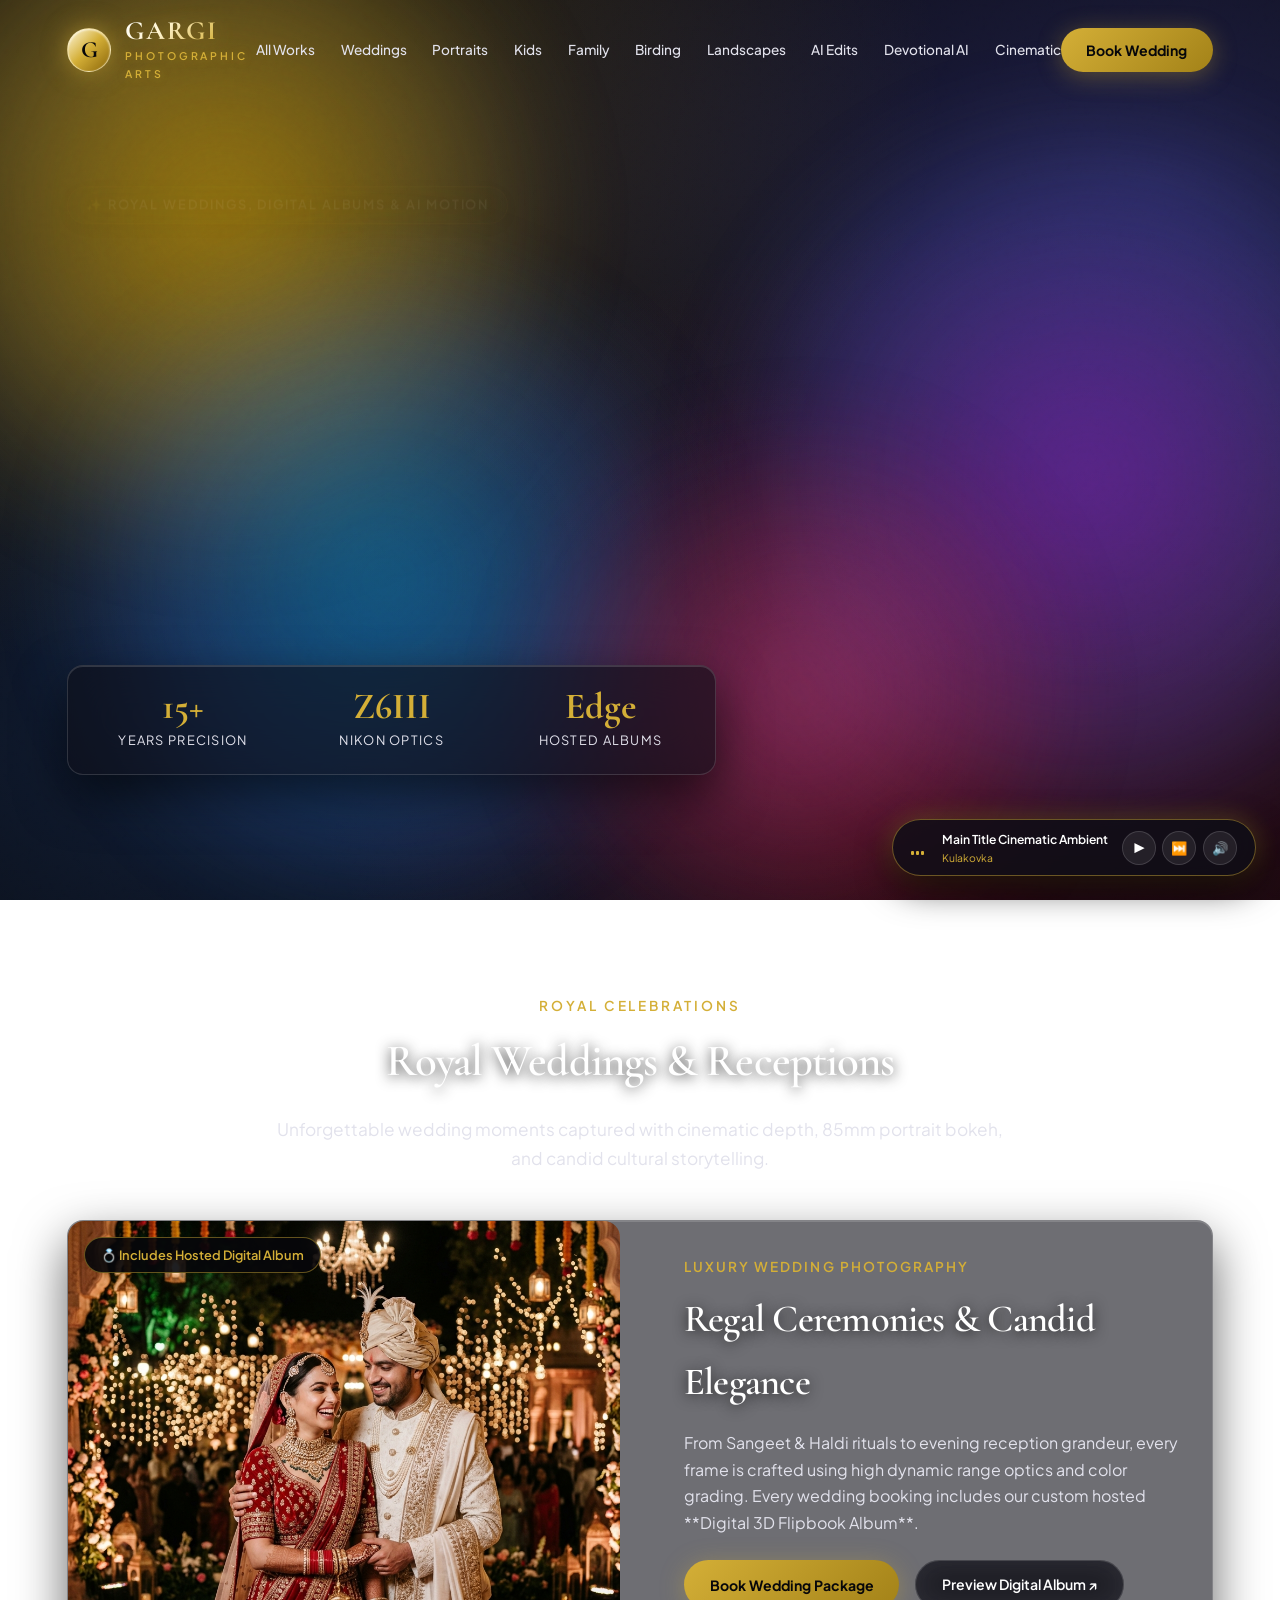
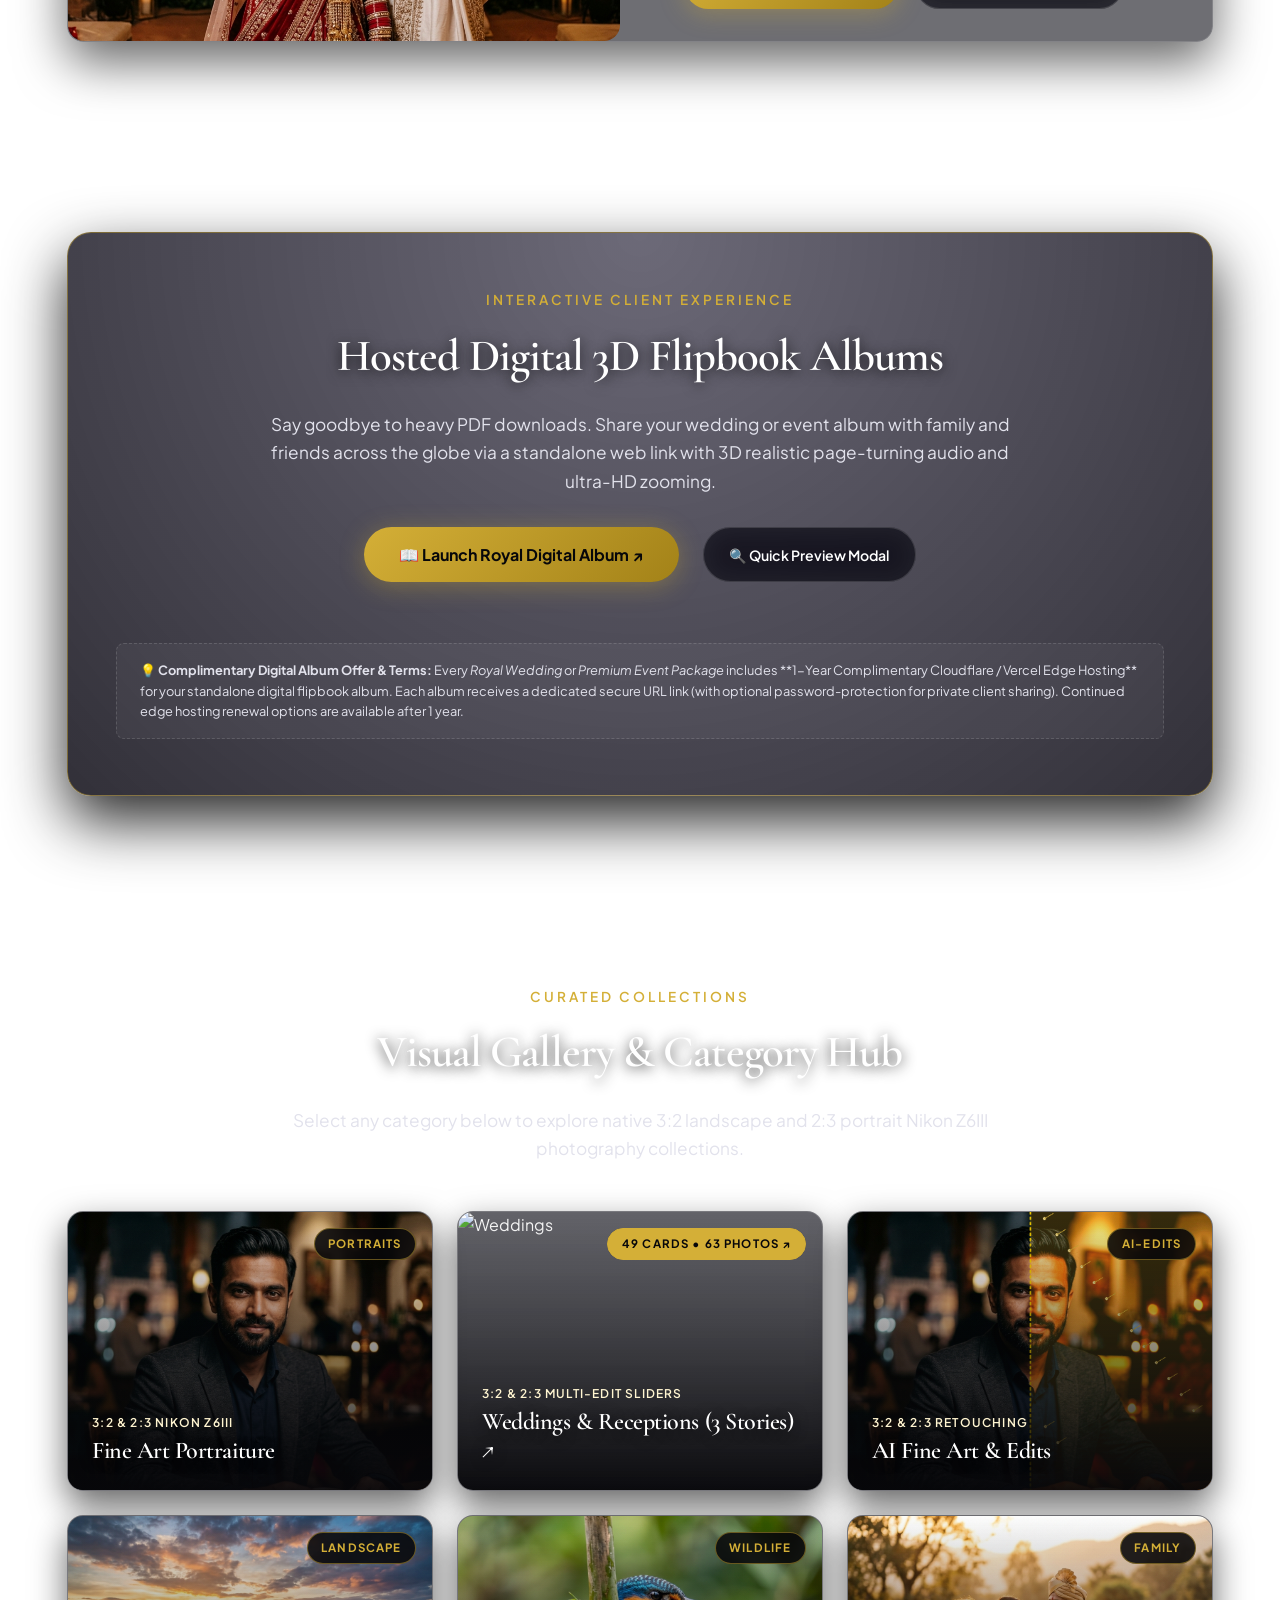
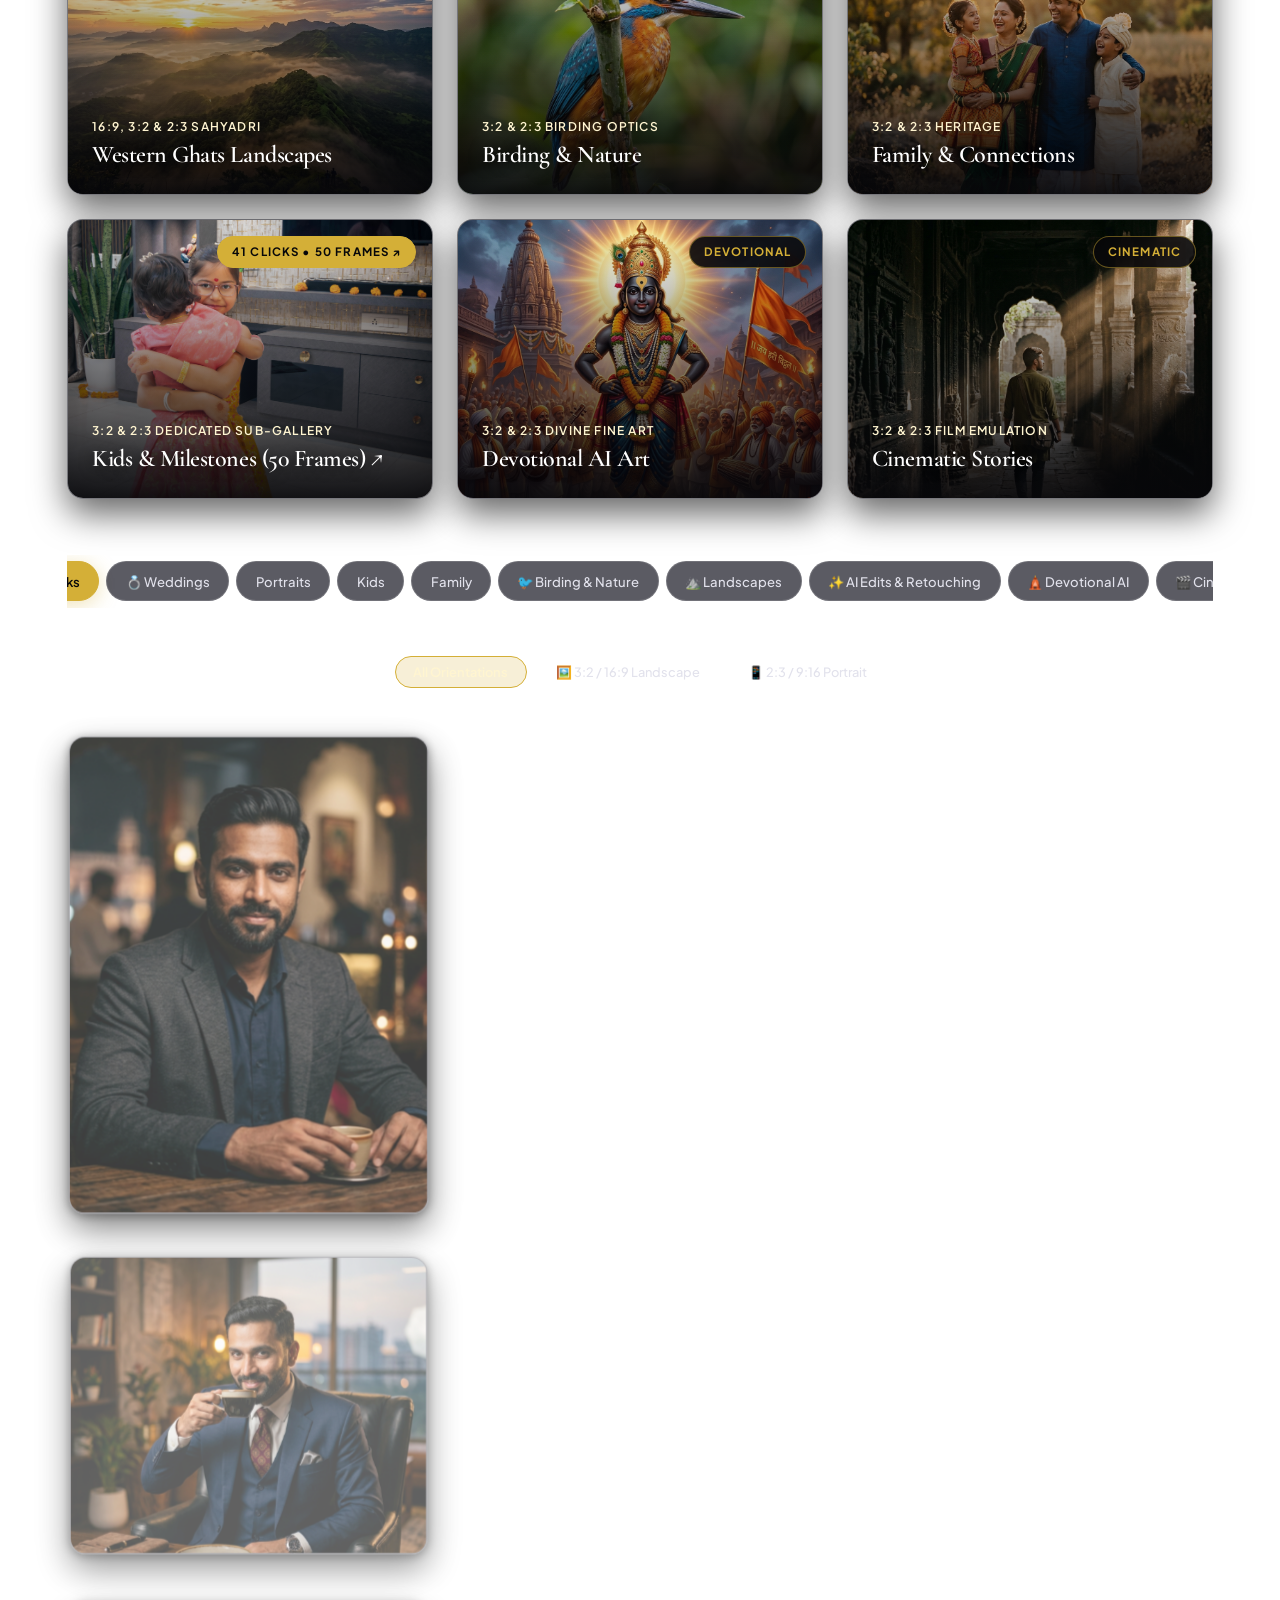
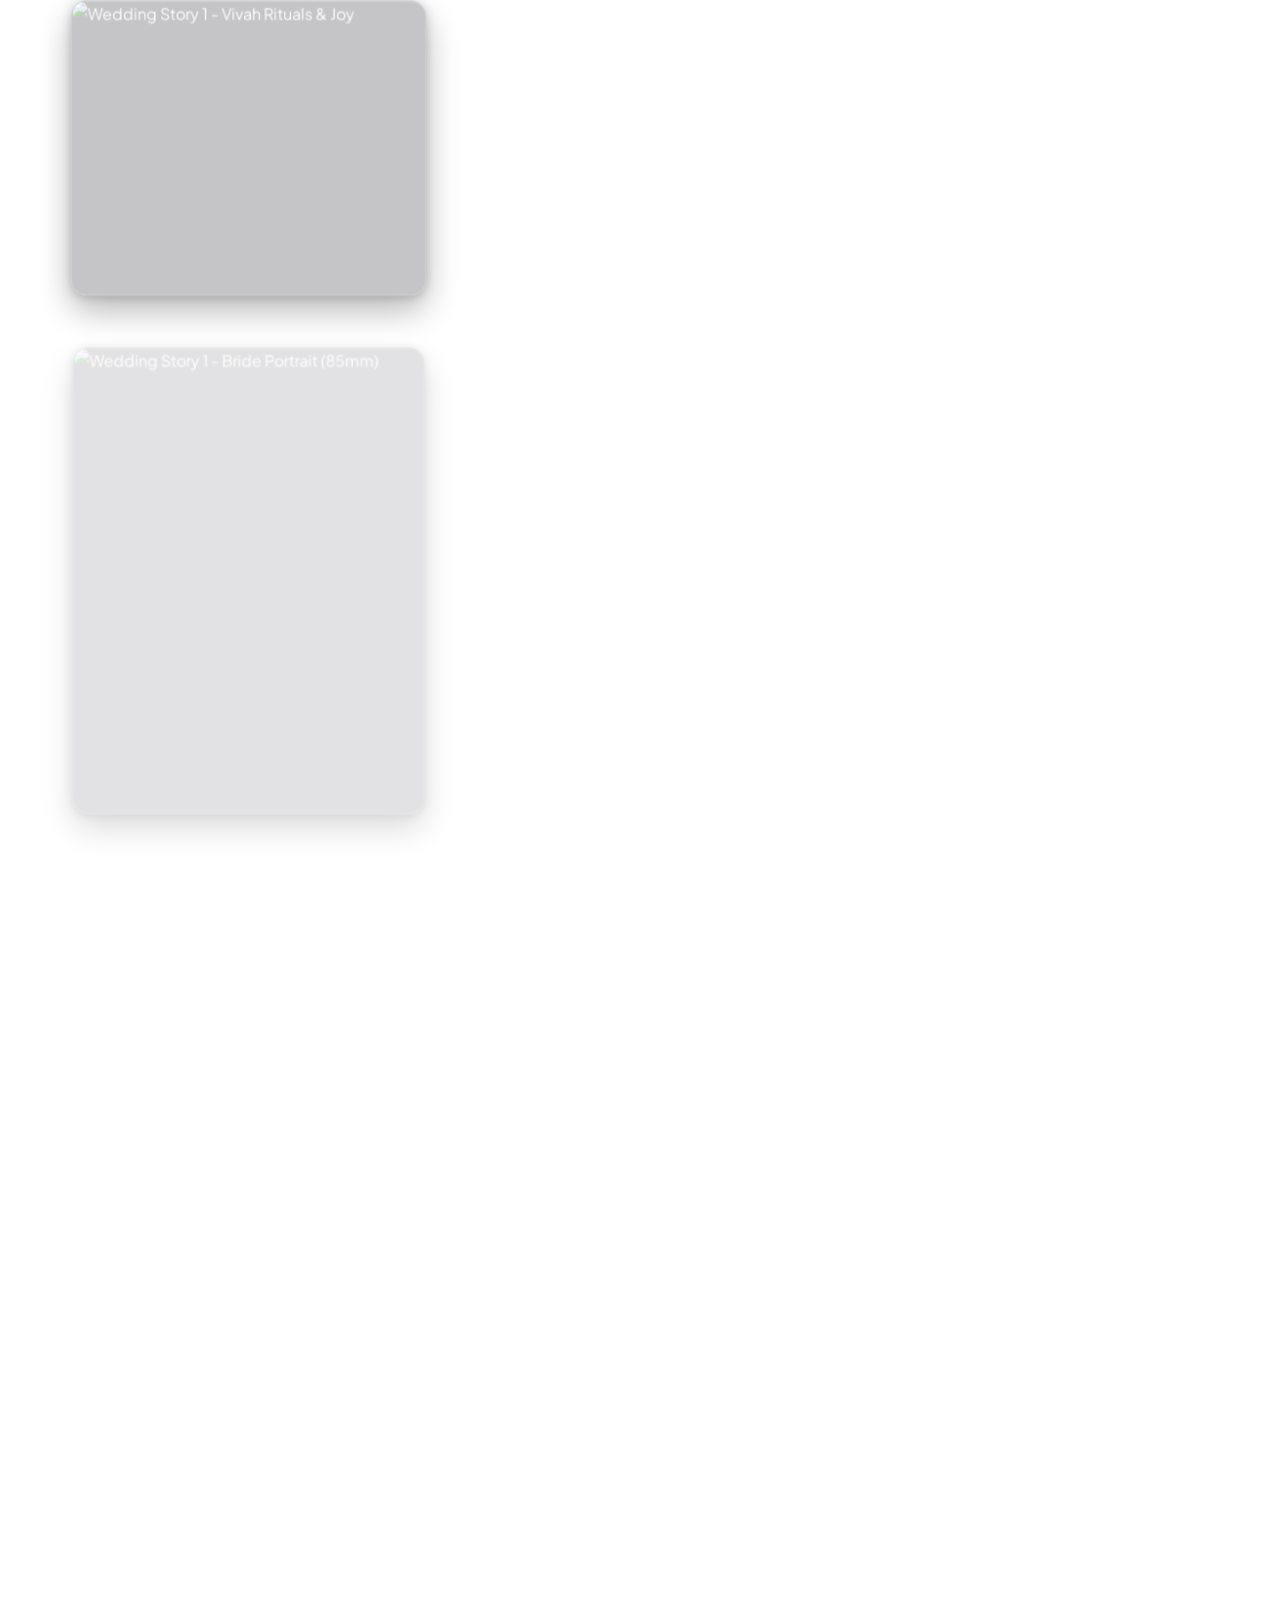
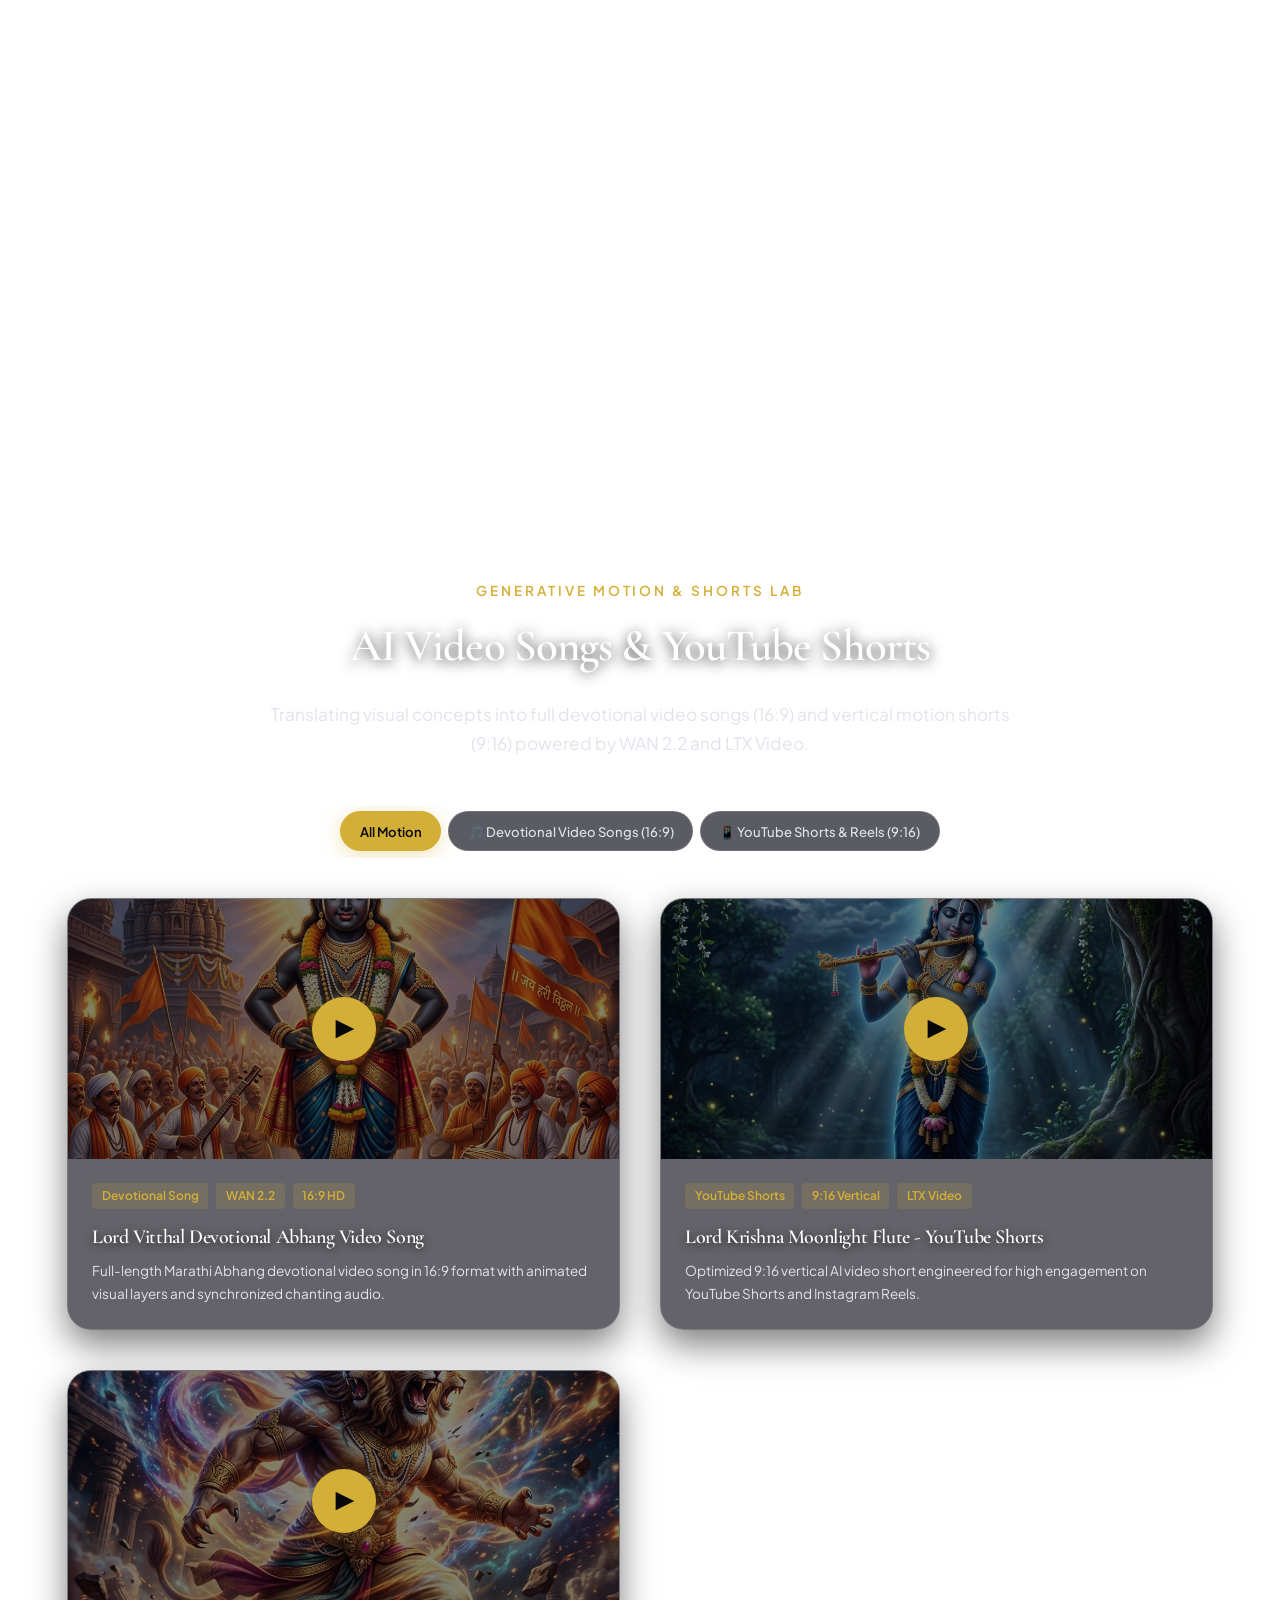
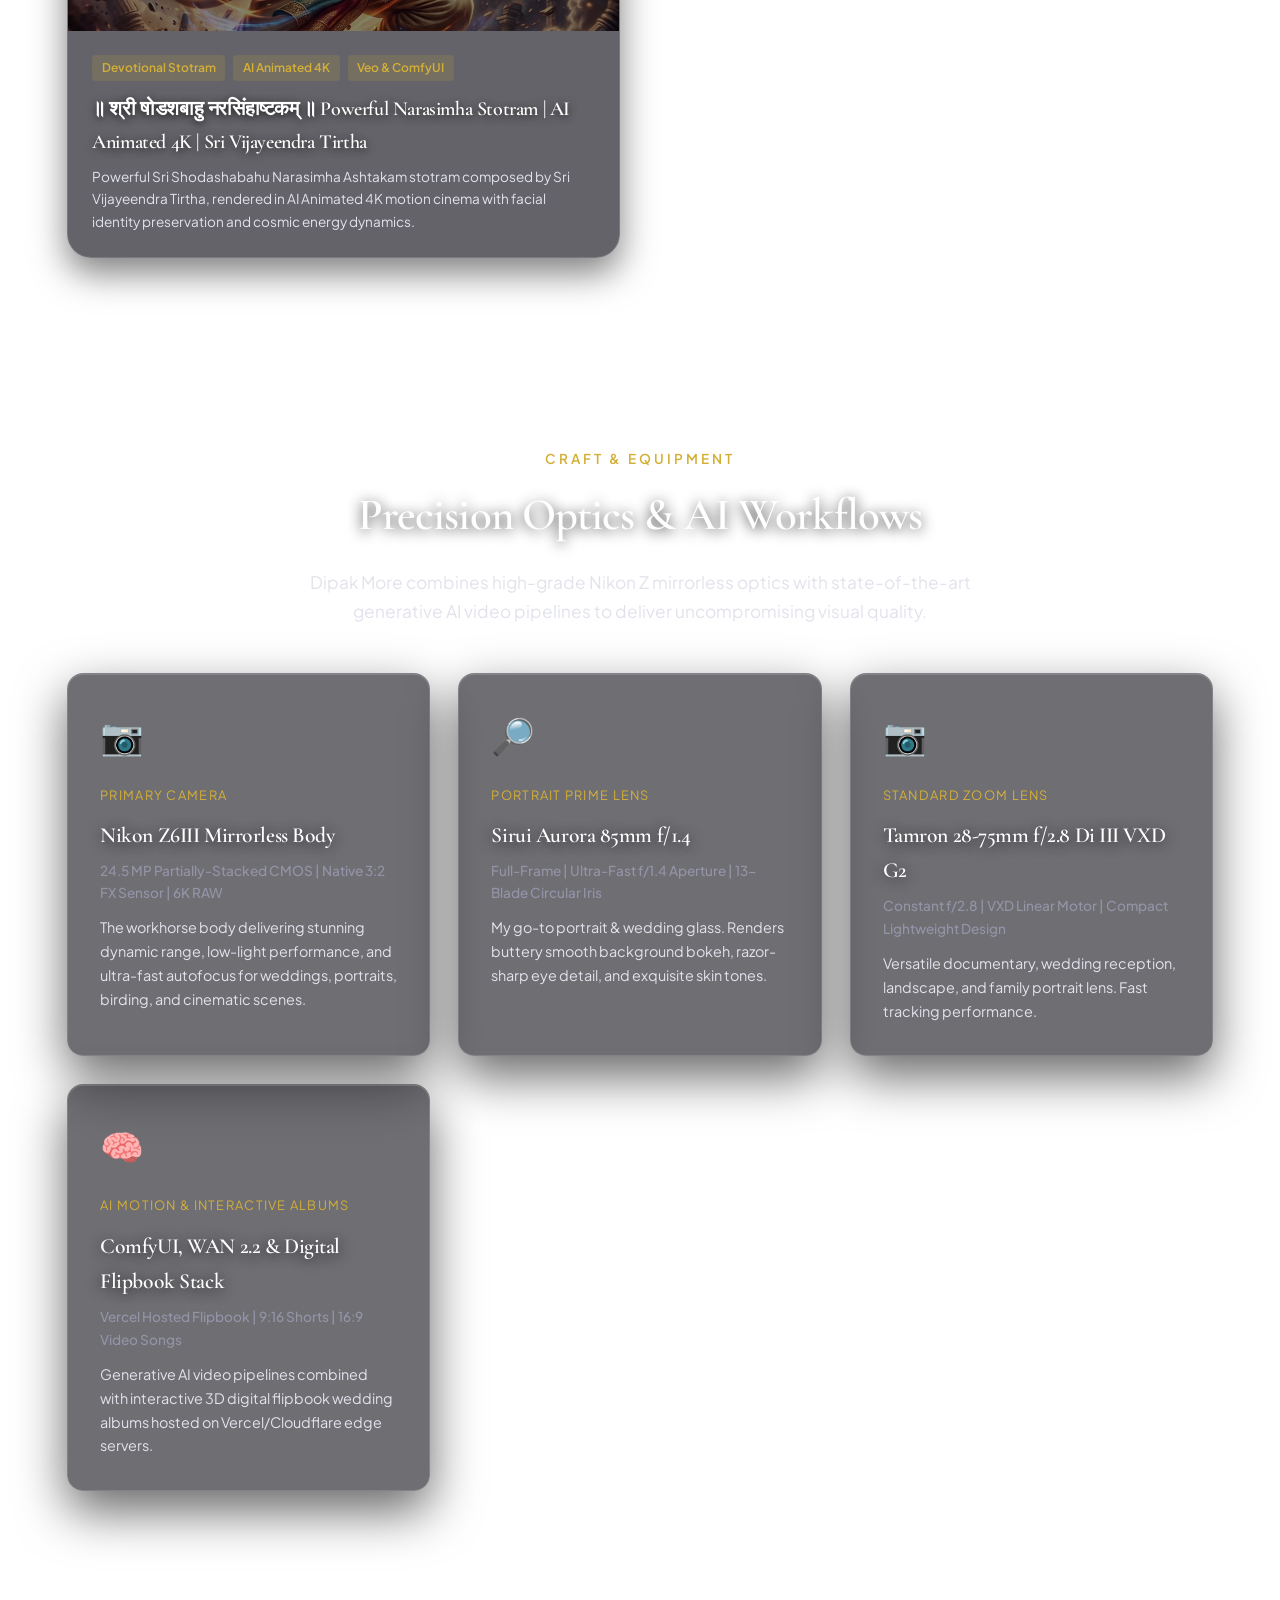
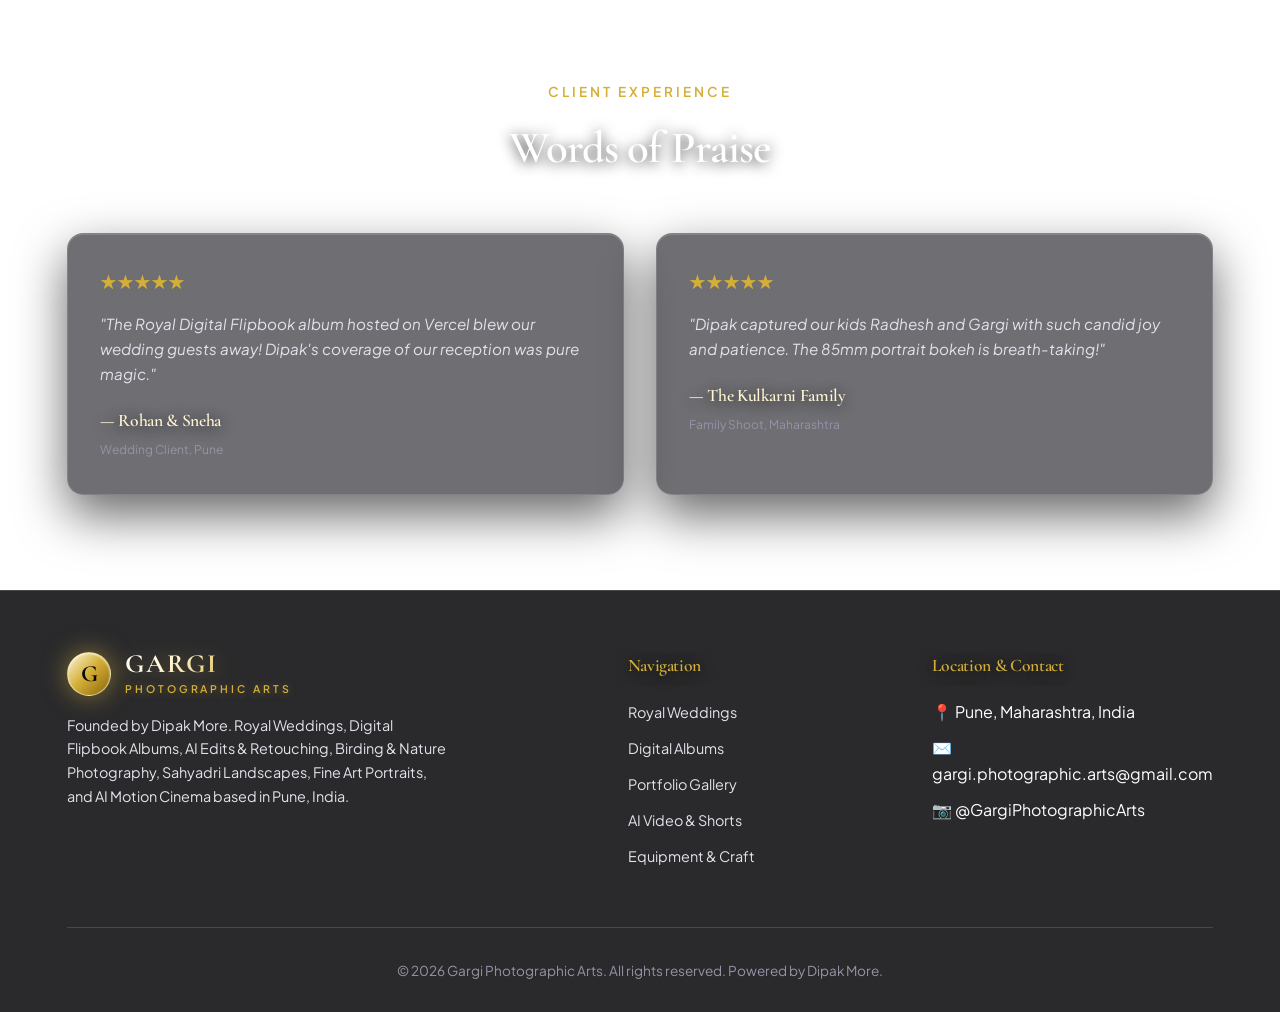
==== index.html @ e0ce004c "Fix: Add proper horizontal and vertical row gap margin-bottom to kids museum frame cards" ====
<!DOCTYPE html>
<html lang="en">
<head>
  <meta charset="UTF-8">
  <meta name="viewport" content="width=device-width, initial-scale=1.0">
  <title>Gargi Photographic Arts | Dipak More - Weddings, Digital Albums, AI Edits & Cinema</title>
  <meta name="description" content="Portfolio of Dipak More - Founder of Gargi Photographic Arts. Royal Weddings, Digital Flipbook Albums, AI Edits & Retouching, Birding Photography, Portraits, Landscapes, and AI Motion Cinema.">

  <!-- Google Fonts -->
  <link rel="preconnect" href="https://fonts.googleapis.com">
  <link rel="preconnect" href="https://fonts.gstatic.com" crossorigin>
  <link href="https://fonts.googleapis.com/css2?family=Cormorant+Garamond:ital,wght@0,400;0,600;0,700;1,400&family=Plus+Jakarta+Sans:wght@300;400;500;600;700&display=swap" rel="stylesheet">

  <!-- Stylesheets -->
  <link rel="stylesheet" href="css/style.css?v=10.5">

  <!-- GSAP Animation Engine -->
  <script src="https://cdnjs.cloudflare.com/ajax/libs/gsap/3.12.5/gsap.min.js" defer></script>
</head>
<body>

  <!-- FRAMER-STYLE ANIMATED AMBIENT MESH GRADIENT BACKGROUND -->
  <div class="aurora-background-container" aria-hidden="true">
    <div class="aurora-sphere aurora-sphere-1"></div>
    <div class="aurora-sphere aurora-sphere-2"></div>
    <div class="aurora-sphere aurora-sphere-3"></div>
    <div class="aurora-sphere aurora-sphere-4"></div>
  </div>
  <div class="grain-overlay" aria-hidden="true"></div>

  <!-- Site Navigation Header -->
  <header class="site-header">
    <div class="container nav-wrapper">
      <a href="#" class="brand-logo">
        <div class="brand-logo-mark">G</div>
        <div>
          <span class="brand-title">Gargi</span>
          <span class="brand-subtitle">Photographic Arts</span>
        </div>
      </a>

      <nav>
        <ul class="nav-links">
          <li><a href="#work?category=all" class="nav-link">All Works</a></li>
          <li><a href="#work?category=weddings" class="nav-link">Weddings</a></li>
          <li><a href="#work?category=portraits" class="nav-link">Portraits</a></li>
          <li><a href="#work?category=kids" class="nav-link">Kids</a></li>
          <li><a href="#work?category=family" class="nav-link">Family</a></li>
          <li><a href="#work?category=wildlife" class="nav-link">Birding</a></li>
          <li><a href="#work?category=landscape" class="nav-link">Landscapes</a></li>
          <li><a href="#work?category=ai-edits" class="nav-link">AI Edits</a></li>
          <li><a href="#work?category=devotional" class="nav-link">Devotional AI</a></li>
          <li><a href="#work?category=cinematic" class="nav-link">Cinematic</a></li>
        </ul>
      </nav>

      <div style="display: flex; align-items: center; gap: 1rem;">
        <button class="btn-primary" onclick="openBookingModalWithService('weddings')">Book Wedding</button>
        <button class="mobile-nav-toggle" aria-label="Toggle Menu">☰</button>
      </div>
    </div>
  </header>

  <!-- Hero Section -->
  <section class="hero-section" id="hero">
    <div class="container">
      <div class="hero-grid">
        <div class="hero-text-content">
          <div class="hero-badge">✨ Royal Weddings, Digital Albums & AI Motion</div>
          <h1 class="hero-title">Capturing <span class="text-gold">Soul, Emotion</span> & Visual Stories</h1>
          <p class="hero-subtitle">
            Founded by <strong>Dipak More</strong>. Blending 15+ years of technical precision with Royal Weddings, Hosted Digital Albums, Birding Photography, AI Edits, and AI Motion Cinema.
          </p>
          <div class="hero-cta-group">
            <a href="#weddings-showcase" class="btn-primary">Explore Royal Weddings</a>
            <a href="#digital-albums" class="btn-outline">📖 Digital 3D Flipbook Albums</a>
          </div>

          <div class="hero-stats-bar glass-panel">
            <div class="stat-item">
              <div class="stat-number">15+</div>
              <div class="stat-label">Years Precision</div>
            </div>
            <div class="stat-item">
              <div class="stat-number">Z6III</div>
              <div class="stat-label">Nikon Optics</div>
            </div>
            <div class="stat-item">
              <div class="stat-number">Edge</div>
              <div class="stat-label">Hosted Albums</div>
            </div>
          </div>
        </div>

        <div class="hero-showcase-frame">
          <img src="assets/images/indian_portrait.png" alt="Dipak More Portrait Fine Art" class="hero-showcase-img">
        </div>
      </div>
    </div>
  </section>

  <!-- Dedicated Royal Wedding Photography Showcase Section -->
  <section class="section-padding" id="weddings-showcase">
    <div class="container">
      <div class="section-header">
        <span class="section-tag">Royal Celebrations</span>
        <h2 class="section-title">Royal Weddings & Receptions</h2>
        <p class="section-description">Unforgettable wedding moments captured with cinematic depth, 85mm portrait bokeh, and candid cultural storytelling.</p>
      </div>

      <div style="display: grid; grid-template-columns: 1fr 1fr; gap: 2.5rem; align-items: center;" class="glass-panel" style="padding: 2.5rem;">
        <div style="position: relative; border-radius: var(--radius-md); overflow: hidden; height: 420px;">
          <img src="assets/images/wedding.png" alt="Royal Wedding Reception" style="width: 100%; height: 100%; object-fit: cover;" />
          <span style="position: absolute; top: 1rem; left: 1rem; background: rgba(7,7,10,0.9); color: var(--gold-primary); padding: 0.4rem 1rem; border-radius: var(--radius-full); font-size: 0.8rem; font-weight: 600; border: 1px solid var(--border-gold);">💍 Includes Hosted Digital Album</span>
        </div>

        <div style="padding: 1.5rem;">
          <span style="color: var(--gold-primary); text-transform: uppercase; font-size: 0.85rem; letter-spacing: 0.15em; font-weight: 600;">Luxury Wedding Photography</span>
          <h3 style="font-size: 2.4rem; margin: 0.5rem 0 1rem 0;">Regal Ceremonies & Candid Elegance</h3>
          <p style="color: var(--text-muted); font-size: 1rem; margin-bottom: 1.5rem;">
            From Sangeet & Haldi rituals to evening reception grandeur, every frame is crafted using high dynamic range optics and color grading. Every wedding booking includes our custom hosted **Digital 3D Flipbook Album**.
          </p>

          <div style="display: flex; gap: 1rem; flex-wrap: wrap;">
            <button class="btn-primary" onclick="openBookingModalWithService('weddings')">Book Wedding Package</button>
            <a href="https://royal-digital-flip-album.vercel.app/" target="_blank" rel="noopener noreferrer" class="btn-outline">Preview Digital Album ↗</a>
          </div>
        </div>
      </div>
    </div>
  </section>

  <!-- Dedicated Digital Albums Section & T&C Offer -->
  <section class="section-padding" id="digital-albums">
    <div class="container">
      <div class="album-offer-box text-center" style="text-align: center;">
        <span class="section-tag">Interactive Client Experience</span>
        <h2 class="section-title" style="font-size: 2.8rem; margin-bottom: 1rem;">Hosted Digital 3D Flipbook Albums</h2>
        <p class="section-description" style="max-width: 750px; margin: 0 auto 2rem auto;">
          Say goodbye to heavy PDF downloads. Share your wedding or event album with family and friends across the globe via a standalone web link with 3D realistic page-turning audio and ultra-HD zooming.
        </p>

        <div style="display: flex; justify-content: center; gap: 1.5rem; flex-wrap: wrap; margin-bottom: 2rem;">
          <a href="https://royal-digital-flip-album.vercel.app/" target="_blank" rel="noopener noreferrer" class="btn-primary" style="font-size: 1rem; padding: 0.9rem 2.2rem;">
            📖 Launch Royal Digital Album ↗
          </a>
          <button class="btn-outline" onclick="openFlipbookModal('https://royal-digital-flip-album.vercel.app/')">
            🔍 Quick Preview Modal
          </button>
        </div>

        <!-- Terms & Conditions Box -->
        <div class="tc-badge">
          💡 <strong>Complimentary Digital Album Offer & Terms:</strong> 
          Every <em>Royal Wedding</em> or <em>Premium Event Package</em> includes **1-Year Complimentary Cloudflare / Vercel Edge Hosting** for your standalone digital flipbook album. Each album receives a dedicated secure URL link (with optional password-protection for private client sharing). Continued edge hosting renewal options are available after 1 year.
        </div>
      </div>
    </div>
  </section>

  <!-- Main Visual Gallery Section -->
  <section class="section-padding" id="work">
    <div class="container">
      <div class="section-header">
        <span class="section-tag">Curated Collections</span>
        <h2 class="section-title">Visual Gallery & Category Hub</h2>
        <p class="section-description">Select any category below to explore native 3:2 landscape and 2:3 portrait Nikon Z6III photography collections.</p>
      </div>

      <!-- 3x3 VISUAL CATEGORY HUB (Inspired by Reference Design) -->
      <div class="category-hub-grid" id="categoryHub">
        <div class="category-tile" onclick="selectCategory('portraits')">
          <img src="assets/images/indian_portrait.png" alt="Portraits" class="category-tile-img">
          <span class="category-tile-badge">PORTRAITS</span>
          <div class="category-tile-overlay">
            <span class="category-tile-ratio">3:2 & 2:3 Nikon Z6III</span>
            <h3 class="category-tile-title">Fine Art Portraiture</h3>
          </div>
        </div>

        <div class="category-tile" onclick="window.location.href='weddings-gallery.html'">
          <img src="assets/images/weddings/wedding1/Wedding (10).jpg" alt="Weddings" class="category-tile-img">
          <span class="category-tile-badge" style="border-color: var(--gold-primary); background: var(--gold-primary); color: #07070A;">49 CARDS • 63 PHOTOS ↗</span>
          <div class="category-tile-overlay">
            <span class="category-tile-ratio">3:2 & 2:3 Multi-Edit Sliders</span>
            <h3 class="category-tile-title">Weddings & Receptions (3 Stories) ↗</h3>
          </div>
        </div>

        <div class="category-tile" onclick="selectCategory('ai-edits')">
          <img src="assets/images/ai_edits.png" alt="AI Edits" class="category-tile-img">
          <span class="category-tile-badge">AI-EDITS</span>
          <div class="category-tile-overlay">
            <span class="category-tile-ratio">3:2 & 2:3 Retouching</span>
            <h3 class="category-tile-title">AI Fine Art & Edits</h3>
          </div>
        </div>

        <div class="category-tile" onclick="selectCategory('landscape')">
          <img src="assets/images/landscape.png" alt="Landscapes" class="category-tile-img">
          <span class="category-tile-badge">LANDSCAPE</span>
          <div class="category-tile-overlay">
            <span class="category-tile-ratio">16:9, 3:2 & 2:3 Sahyadri</span>
            <h3 class="category-tile-title">Western Ghats Landscapes</h3>
          </div>
        </div>

        <div class="category-tile" onclick="selectCategory('wildlife')">
          <img src="assets/images/wildlife_portrait.png" alt="Wildlife" class="category-tile-img">
          <span class="category-tile-badge">WILDLIFE</span>
          <div class="category-tile-overlay">
            <span class="category-tile-ratio">3:2 & 2:3 Birding Optics</span>
            <h3 class="category-tile-title">Birding & Nature</h3>
          </div>
        </div>

        <div class="category-tile" onclick="selectCategory('family')">
          <img src="assets/images/indian_family.png" alt="Family" class="category-tile-img">
          <span class="category-tile-badge">FAMILY</span>
          <div class="category-tile-overlay">
            <span class="category-tile-ratio">3:2 & 2:3 Heritage</span>
            <h3 class="category-tile-title">Family & Connections</h3>
          </div>
        </div>

        <div class="category-tile" onclick="window.location.href='kids-gallery.html'">
          <img src="assets/images/kids/kid (1).jpg" alt="Kids" class="category-tile-img">
          <span class="category-tile-badge" style="border-color: var(--gold-primary); background: var(--gold-primary); color: #07070A;">41 CLICKS • 50 FRAMES ↗</span>
          <div class="category-tile-overlay">
            <span class="category-tile-ratio">3:2 & 2:3 Dedicated Sub-Gallery</span>
            <h3 class="category-tile-title">Kids & Milestones (50 Frames) ↗</h3>
          </div>
        </div>

        <div class="category-tile" onclick="selectCategory('devotional')">
          <img src="assets/images/vitthal_art.png" alt="Devotional" class="category-tile-img">
          <span class="category-tile-badge">DEVOTIONAL</span>
          <div class="category-tile-overlay">
            <span class="category-tile-ratio">3:2 & 2:3 Divine Fine Art</span>
            <h3 class="category-tile-title">Devotional AI Art</h3>
          </div>
        </div>

        <div class="category-tile" onclick="selectCategory('cinematic')">
          <img src="assets/images/cinematic_story.png" alt="Cinematic" class="category-tile-img">
          <span class="category-tile-badge">CINEMATIC</span>
          <div class="category-tile-overlay">
            <span class="category-tile-ratio">3:2 & 2:3 Film Emulation</span>
            <h3 class="category-tile-title">Cinematic Stories</h3>
          </div>
        </div>
      </div>

      <!-- Single Responsive Filter Container -->
      <div class="filter-container" style="margin-top: 2rem;">
        <button class="filter-btn active" data-filter="all">All Works</button>
        <button class="filter-btn" data-filter="weddings">💍 Weddings</button>
        <button class="filter-btn" data-filter="portraits">Portraits</button>
        <button class="filter-btn" data-filter="kids">Kids</button>
        <button class="filter-btn" data-filter="family">Family</button>
        <button class="filter-btn" data-filter="wildlife">🐦 Birding & Nature</button>
        <button class="filter-btn" data-filter="landscape">⛰️ Landscapes</button>
        <button class="filter-btn" data-filter="ai-edits">✨ AI Edits & Retouching</button>
        <button class="filter-btn" data-filter="devotional">🛕 Devotional AI</button>
        <button class="filter-btn" data-filter="cinematic">🎬 Cinematic</button>
      </div>

      <!-- Orientation Aspect Filter Bar -->
      <div class="orientation-filter-container">
        <button class="orientation-btn active" data-orientation="all">All Orientations</button>
        <button class="orientation-btn" data-orientation="landscape">🖼️ 3:2 / 16:9 Landscape</button>
        <button class="orientation-btn" data-orientation="portrait">📱 2:3 / 9:16 Portrait</button>
      </div>

      <!-- Dynamic Gallery Grid -->
      <div class="gallery-grid" id="galleryGrid">
        <!-- Rendered via main.js -->
      </div>
    </div>
  </section>

  <!-- AI Motion Cinema & Video Section -->
  <section class="section-padding video-section" id="ai-video">
    <div class="container">
      <div class="section-header">
        <span class="section-tag">Generative Motion & Shorts Lab</span>
        <h2 class="section-title">AI Video Songs & YouTube Shorts</h2>
        <p class="section-description">Translating visual concepts into full devotional video songs (16:9) and vertical motion shorts (9:16) powered by WAN 2.2 and LTX Video.</p>
      </div>

      <!-- Video Filter Controls -->
      <div class="filter-container" style="margin-bottom: 2.5rem;">
        <button class="filter-btn active" data-video-filter="all">All Motion</button>
        <button class="filter-btn" data-video-filter="song">🎵 Devotional Video Songs (16:9)</button>
        <button class="filter-btn" data-video-filter="shorts">📱 YouTube Shorts & Reels (9:16)</button>
      </div>

      <!-- Video Grid Container -->
      <div class="video-grid" id="videoGrid">
        <!-- Rendered via main.js -->
      </div>
    </div>
  </section>

  <!-- Photographer & Gear Showcase Section -->
  <section class="section-padding gear-section" id="about">
    <div class="container">
      <div class="section-header">
        <span class="section-tag">Craft & Equipment</span>
        <h2 class="section-title">Precision Optics & AI Workflows</h2>
        <p class="section-description">Dipak More combines high-grade Nikon Z mirrorless optics with state-of-the-art generative AI video pipelines to deliver uncompromising visual quality.</p>
      </div>

      <div class="gear-grid" id="gearGrid">
        <!-- Rendered via main.js -->
      </div>
    </div>
  </section>

  <!-- Client Testimonials Section -->
  <section class="section-padding" id="praise">
    <div class="container">
      <div class="section-header">
        <span class="section-tag">Client Experience</span>
        <h2 class="section-title">Words of Praise</h2>
      </div>

      <div style="display: grid; grid-template-columns: repeat(auto-fit, minmax(320px, 1fr)); gap: 2rem;">
        <div class="glass-panel" style="padding: 2rem;">
          <div style="color: var(--gold-primary); font-size: 1.2rem; margin-bottom: 0.8rem;">★★★★★</div>
          <p style="color: var(--text-muted); font-size: 0.95rem; font-style: italic;">"The Royal Digital Flipbook album hosted on Vercel blew our wedding guests away! Dipak's coverage of our reception was pure magic."</p>
          <h4 style="margin-top: 1.25rem; font-size: 1.1rem; color: var(--gold-light);">— Rohan & Sneha</h4>
          <span style="font-size: 0.75rem; color: var(--text-dim);">Wedding Client, Pune</span>
        </div>

        <div class="glass-panel" style="padding: 2rem;">
          <div style="color: var(--gold-primary); font-size: 1.2rem; margin-bottom: 0.8rem;">★★★★★</div>
          <p style="color: var(--text-muted); font-size: 0.95rem; font-style: italic;">"Dipak captured our kids Radhesh and Gargi with such candid joy and patience. The 85mm portrait bokeh is breath-taking!"</p>
          <h4 style="margin-top: 1.25rem; font-size: 1.1rem; color: var(--gold-light);">— The Kulkarni Family</h4>
          <span style="font-size: 0.75rem; color: var(--text-dim);">Family Shoot, Maharashtra</span>
        </div>
      </div>
    </div>
  </section>

  <!-- Footer -->
  <footer class="site-footer">
    <div class="container">
      <div class="footer-grid">
        <div class="footer-brand">
          <a href="#" class="brand-logo" style="margin-bottom: 1rem;">
            <div class="brand-logo-mark">G</div>
            <div>
              <span class="brand-title">Gargi</span>
              <span class="brand-subtitle">Photographic Arts</span>
            </div>
          </a>
          <p>Founded by Dipak More. Royal Weddings, Digital Flipbook Albums, AI Edits & Retouching, Birding & Nature Photography, Sahyadri Landscapes, Fine Art Portraits, and AI Motion Cinema based in Pune, India.</p>
        </div>

        <div>
          <h4 class="footer-title">Navigation</h4>
          <ul class="footer-links">
            <li><a href="#weddings-showcase">Royal Weddings</a></li>
            <li><a href="#digital-albums">Digital Albums</a></li>
            <li><a href="#work">Portfolio Gallery</a></li>
            <li><a href="#ai-video">AI Video & Shorts</a></li>
            <li><a href="#about">Equipment & Craft</a></li>
          </ul>
        </div>

        <div>
          <h4 class="footer-title">Location & Contact</h4>
          <ul class="footer-links">
            <li>📍 Pune, Maharashtra, India</li>
            <li>✉️ gargi.photographic.arts@gmail.com</li>
            <li>📷 @GargiPhotographicArts</li>
          </ul>
        </div>
      </div>

      <div class="copyright">
        © 2026 Gargi Photographic Arts. All rights reserved. Powered by Dipak More.
      </div>
    </div>
  </footer>

  <!-- FLOATING AMBIENT AUDIO WIDGET -->
  <div class="ambient-audio-widget" id="ambientAudioWidget">
    <div class="eq-container" id="audioEqContainer">
      <div class="eq-bar"></div>
      <div class="eq-bar"></div>
      <div class="eq-bar"></div>
    </div>
    <div class="audio-track-info">
      <span class="audio-track-title" id="audioTrackTitle">Sahyadri Dawn - Piano</span>
      <span class="audio-track-artist" id="audioTrackArtist">Atmospheric Cinema</span>
    </div>
    <div class="audio-controls">
      <button class="audio-btn" id="audioPlayBtn" aria-label="Play Ambient Music">▶️</button>
      <button class="audio-btn" id="audioNextBtn" aria-label="Next Track">⏭️</button>
      <button class="audio-btn" id="audioMuteBtn" aria-label="Mute Audio">🔊</button>
    </div>
  </div>

  <!-- Lightbox Modal for Images -->
  <div class="modal-backdrop" id="lightboxModal">
    <div class="modal-content glass-panel">
      <button class="modal-close-btn" aria-label="Close Lightbox">✕</button>
      <div class="lightbox-container">
        <div class="lightbox-media" id="lightboxMedia">
          <!-- Populated dynamically -->
        </div>
        <div class="lightbox-details" id="lightboxDetails">
          <!-- Populated dynamically -->
        </div>
      </div>
    </div>
  </div>

  <!-- Video Lightbox Modal for YouTube -->
  <div class="modal-backdrop" id="videoModal">
    <div class="modal-content glass-panel" style="max-width: 900px; padding: 1.5rem;">
      <button class="modal-close-btn" aria-label="Close Video Player">✕</button>
      <div id="videoModalContainer">
        <!-- Iframe inserted dynamically -->
      </div>
    </div>
  </div>

  <!-- Flipbook Preview Modal -->
  <div class="modal-backdrop" id="flipbookModal">
    <div class="modal-content glass-panel" style="max-width: 1000px; padding: 1rem;">
      <button class="modal-close-btn" aria-label="Close Flipbook Modal">✕</button>
      <div id="flipbookModalContainer" style="height: 80vh; border-radius: 12px; overflow: hidden;">
        <!-- Iframe inserted dynamically -->
      </div>
    </div>
  </div>

  <!-- Booking & Inquiry Modal -->
  <div class="modal-backdrop" id="bookingModal">
    <div class="modal-content glass-panel" style="max-width: 600px;">
      <button class="modal-close-btn" aria-label="Close Booking Modal">✕</button>
      <div class="booking-form">
        <h2 style="font-size: 2.2rem; margin-bottom: 0.5rem; text-align: center;">Inquire for a Shoot</h2>
        <p style="color: var(--text-muted); font-size: 0.9rem; text-align: center; margin-bottom: 2rem;">
          Select your service type and date. Dipak More will personally respond within 24 hours.
        </p>

        <form id="inquiryForm">
          <div class="form-group">
            <label class="form-label" for="clientName">Your Full Name</label>
            <input type="text" id="clientName" class="form-input" placeholder="e.g. Radhesh More" required />
          </div>

          <div class="form-group">
            <label class="form-label" for="clientEmail">Email Address</label>
            <input type="email" id="clientEmail" class="form-input" placeholder="you@example.com" required />
          </div>

          <div class="form-group">
            <label class="form-label" for="shootTypeSelect">Service Category</label>
            <select id="shootTypeSelect" class="form-select">
              <option value="weddings">Royal Wedding & Reception Coverage (Includes Digital Album)</option>
              <option value="portraits">Fine Art Portraiture (85mm Studio)</option>
              <option value="kids">Kids & Childhood Milestones</option>
              <option value="family">Family & Heritage Shoot</option>
              <option value="ai-edits">AI Edits & Generative Art Retouching</option>
              <option value="wildlife">Birding & Nature Fine Art Prints</option>
              <option value="devotional">Devotional AI Visual Art</option>
              <option value="ai-video">AI Devotional Song / Shorts Commission</option>
            </select>
          </div>

          <div class="form-group">
            <label class="form-label" for="shootDate">Preferred Date</label>
            <input type="date" id="shootDate" class="form-input" required />
          </div>

          <div class="form-group">
            <label class="form-label" for="messageText">Project Details / Message</label>
            <textarea id="messageText" class="form-textarea" rows="4" placeholder="Tell us about your wedding date, venue, or shoot vision..."></textarea>
          </div>

          <button type="submit" class="btn-primary" style="width: 100%; justify-content: center; margin-top: 1rem;">
            Submit Project Inquiry
          </button>
        </form>
      </div>
    </div>
  </section>

  <!-- Scripts -->
  <script src="js/gallery-data.js"></script>
  <script src="js/image-protection.js" defer></script>
  <script src="js/luxury-stardust-cursor.js" defer></script>
  <script src="js/audio-player.js" defer></script>
  <script src="js/main.js"></script>
</body>
</html>
---- css/style.css ----
/* ==========================================================================
   GARGI PHOTOGRAPHIC ARTS - DESIGN SYSTEM & STYLESHEET
   Theme: Framer-Style Animated Vibrant Mesh Aurora & Glassmorphic Depth
   Typography: Cormorant Garamond (Serif Display) + Plus Jakarta Sans (Sans Body)
   ========================================================================== */

:root {
  /* Color Tokens - Elevated Contrast & Legibility */
  --bg-dark: #07070A;
  --bg-card: rgba(16, 16, 26, 0.65);
  --bg-card-hover: rgba(26, 26, 40, 0.82);
  --bg-surface: rgba(22, 22, 34, 0.7);
  --bg-glass: rgba(14, 14, 22, 0.6);
  
  --gold-primary: #D4AF37;
  --gold-light: #FFF5D1;
  --gold-dark: #AA820A;
  --gold-glow: rgba(212, 175, 55, 0.35);

  --text-main: #FFFFFF;
  --text-muted: #E2E2EC;
  --text-dim: #9494A8;
  
  --border-glass: rgba(255, 255, 255, 0.14);
  --border-gold: rgba(212, 175, 55, 0.45);

  /* Spacing & Radius */
  --radius-sm: 8px;
  --radius-md: 16px;
  --radius-lg: 24px;
  --radius-full: 9999px;

  --transition-fast: 0.2s cubic-bezier(0.16, 1, 0.3, 1);
  --transition-normal: 0.35s cubic-bezier(0.16, 1, 0.3, 1);
}

/* Reset & Base */
*, *::before, *::after {
  box-sizing: border-box;
  margin: 0;
  padding: 0;
}

html, body {
  scroll-behavior: smooth;
  font-size: 16px;
  background: transparent !important;
  color: var(--text-main);
  font-family: 'Plus Jakarta Sans', -apple-system, BlinkMacSystemFont, sans-serif;
  -webkit-font-smoothing: antialiased;
  overflow-x: hidden;
  line-height: 1.65;
  min-height: 100vh;
}

/* ==========================================================================
   HIGH-IMPACT VIBRANT FRAMER ANIMATED MESH GRADIENT BACKGROUND
   ========================================================================== */

.aurora-background-container {
  position: fixed;
  top: 0;
  left: 0;
  width: 100vw;
  height: 100vh;
  z-index: -1;
  overflow: hidden;
  pointer-events: none;
  background: radial-gradient(at 10% 10%, rgba(212, 175, 55, 0.25) 0px, transparent 50%),
              radial-gradient(at 90% 20%, rgba(99, 102, 241, 0.25) 0px, transparent 50%),
              radial-gradient(at 20% 80%, rgba(59, 130, 246, 0.2) 0px, transparent 50%),
              radial-gradient(at 80% 80%, rgba(225, 29, 72, 0.2) 0px, transparent 50%),
              #07070A;
}

.aurora-sphere {
  position: absolute;
  border-radius: 50%;
  filter: blur(50px);
  opacity: 0.9;
  will-change: transform;
}

/* Sphere 1: Champagne Gold / Vibrant Amber */
.aurora-sphere-1 {
  width: 55vw;
  height: 55vw;
  max-width: 750px;
  max-height: 750px;
  top: -15%;
  left: -10%;
  background: radial-gradient(circle, rgba(234, 179, 8, 0.65) 0%, rgba(212, 175, 55, 0.3) 45%, transparent 70%);
  animation: auroraFloat1 12s infinite alternate ease-in-out;
}

/* Sphere 2: Deep Violet / Vivid Electric Indigo */
.aurora-sphere-2 {
  width: 60vw;
  height: 60vw;
  max-width: 850px;
  max-height: 850px;
  top: 10%;
  right: -15%;
  background: radial-gradient(circle, rgba(147, 51, 234, 0.6) 0%, rgba(99, 102, 241, 0.28) 50%, transparent 70%);
  animation: auroraFloat2 15s infinite alternate ease-in-out;
}

/* Sphere 3: Royal Sapphire / Electric Cyan */
.aurora-sphere-3 {
  width: 50vw;
  height: 50vw;
  max-width: 700px;
  max-height: 700px;
  bottom: 0%;
  left: 5%;
  background: radial-gradient(circle, rgba(14, 165, 233, 0.55) 0%, rgba(59, 130, 246, 0.25) 50%, transparent 75%);
  animation: auroraFloat3 11s infinite alternate ease-in-out;
}

/* Sphere 4: Velvet Crimson / Bright Magenta */
.aurora-sphere-4 {
  width: 45vw;
  height: 45vw;
  max-width: 650px;
  max-height: 650px;
  top: 45%;
  right: 15%;
  background: radial-gradient(circle, rgba(236, 72, 153, 0.55) 0%, rgba(225, 29, 72, 0.22) 45%, transparent 70%);
  animation: auroraFloat4 14s infinite alternate ease-in-out;
}

/* Dynamic Sweep Motion Keyframes */
@keyframes auroraFloat1 {
  0% { transform: translate(0, 0) scale(1) rotate(0deg); }
  50% { transform: translate(320px, 180px) scale(1.3) rotate(60deg); }
  100% { transform: translate(160px, 340px) scale(0.85) rotate(120deg); }
}

@keyframes auroraFloat2 {
  0% { transform: translate(0, 0) scale(1) rotate(0deg); }
  50% { transform: translate(-340px, 220px) scale(1.25) rotate(-45deg); }
  100% { transform: translate(-180px, -140px) scale(1.1) rotate(-90deg); }
}

@keyframes auroraFloat3 {
  0% { transform: translate(0, 0) scale(0.85); }
  50% { transform: translate(240px, -260px) scale(1.35); }
  100% { transform: translate(-140px, -160px) scale(1); }
}

@keyframes auroraFloat4 {
  0% { transform: translate(0, 0) scale(1); }
  50% { transform: translate(-240px, -200px) scale(1.28); }
  100% { transform: translate(200px, 150px) scale(0.9); }
}

/* Analog Film Grain Overlay */
.grain-overlay {
  position: fixed;
  top: 0;
  left: 0;
  width: 100vw;
  height: 100vh;
  z-index: 0;
  pointer-events: none;
  opacity: 0.04;
  background-image: url("data:image/svg+xml,%3Csvg viewBox='0 0 200 200' xmlns='http://www.w3.org/2000/svg'%3E%3Cfilter id='noiseFilter'%3E%3CfeTurbulence type='fractalNoise' baseFrequency='0.8' numOctaves='3' stitchTiles='stitch'/%3E%3C/filter%3E%3Crect width='100%25' height='100%25' filter='url(%23noiseFilter)'/%3E%3C/svg%3E");
  mix-blend-mode: overlay;
}

/* Typography Hierarchy & Contrast */
h1, h2, h3, h4, h5, h6 {
  font-family: 'Cormorant Garamond', serif;
  font-weight: 600;
  letter-spacing: -0.02em;
  color: #FFFFFF;
  text-shadow: 0 2px 14px rgba(0, 0, 0, 0.85);
}

a {
  color: inherit;
  text-decoration: none;
}

img {
  max-width: 100%;
  height: auto;
  display: block;
}

button {
  cursor: pointer;
  border: none;
  background: none;
  font-family: inherit;
  font-size: inherit;
}

/* Utilities */
.container {
  width: 92%;
  max-width: 1360px;
  margin: 0 auto;
  padding: 0 1rem;
}

.text-gold {
  color: var(--gold-primary);
  background: linear-gradient(135deg, var(--gold-light) 0%, var(--gold-primary) 50%, var(--gold-dark) 100%);
  -webkit-background-clip: text;
  -webkit-text-fill-color: transparent;
  filter: drop-shadow(0 2px 8px rgba(212, 175, 55, 0.4));
}

.glass-panel {
  background: var(--bg-glass);
  backdrop-filter: blur(24px);
  -webkit-backdrop-filter: blur(24px);
  border: 1px solid var(--border-glass);
  border-radius: var(--radius-md);
  box-shadow: 0 20px 50px rgba(0, 0, 0, 0.6), inset 0 1px 0 rgba(255, 255, 255, 0.15);
}

/* Navigation Header */
.site-header {
  position: fixed;
  top: 0;
  left: 0;
  width: 100%;
  z-index: 100;
  padding: 1.1rem 0;
  transition: var(--transition-normal);
}

.site-header.scrolled {
  padding: 0.75rem 0;
  background: rgba(7, 7, 10, 0.88);
  backdrop-filter: blur(24px);
  border-bottom: 1px solid var(--border-glass);
  box-shadow: 0 10px 35px rgba(0, 0, 0, 0.6);
}

.nav-wrapper {
  display: flex;
  justify-content: space-between;
  align-items: center;
}

/* STYLED LUXURY BRAND SIGNATURE LOGO & GRADIENT TYPOGRAPHY */
.brand-logo {
  display: flex;
  align-items: center;
  gap: 0.85rem;
  transition: transform 0.3s ease;
}

.brand-logo:hover {
  transform: scale(1.02);
}

.brand-logo-mark {
  width: 44px;
  height: 44px;
  border-radius: 50%;
  background: linear-gradient(135deg, #FFF8DC 0%, #D4AF37 48%, #8A6508 100%);
  display: flex;
  align-items: center;
  justify-content: center;
  color: #07070A;
  font-family: 'Cormorant Garamond', serif;
  font-weight: 700;
  font-size: 1.45rem;
  box-shadow: 0 0 25px rgba(212, 175, 55, 0.55), inset 0 1px 2px rgba(255, 255, 255, 0.7);
  border: 1px solid rgba(255, 245, 209, 0.6);
  flex-shrink: 0;
}

.brand-title {
  font-family: 'Cormorant Garamond', serif;
  font-size: 1.65rem;
  font-weight: 700;
  letter-spacing: 0.08em;
  text-transform: uppercase;
  background: linear-gradient(135deg, #FFFFFF 0%, #FFF5D1 30%, #D4AF37 75%, #AA820A 100%);
  -webkit-background-clip: text;
  -webkit-text-fill-color: transparent;
  filter: drop-shadow(0 2px 10px rgba(212, 175, 55, 0.45));
  line-height: 1;
  display: block;
}

.brand-subtitle {
  font-size: 0.66rem;
  font-weight: 600;
  color: #D4AF37;
  letter-spacing: 0.28em;
  text-transform: uppercase;
  display: block;
  margin-top: 0.2rem;
  text-shadow: 0 1px 8px rgba(212, 175, 55, 0.35);
}

.nav-links {
  display: flex;
  align-items: center;
  gap: 1.6rem;
  list-style: none;
}

.nav-link {
  font-size: 0.85rem;
  font-weight: 500;
  color: var(--text-muted);
  transition: var(--transition-fast);
  position: relative;
  padding: 0.4rem 0;
  white-space: nowrap;
}

.nav-link:hover, .nav-link.active {
  color: #FFFFFF;
}

.nav-link::after {
  content: '';
  position: absolute;
  bottom: 0;
  left: 0;
  width: 0%;
  height: 2px;
  background: var(--gold-primary);
  transition: var(--transition-normal);
}

.nav-link:hover::after, .nav-link.active::after {
  width: 100%;
}

.btn-primary {
  display: inline-flex;
  align-items: center;
  gap: 0.5rem;
  padding: 0.75rem 1.6rem;
  min-height: 44px;
  background: linear-gradient(135deg, #D4AF37 0%, #A38218 100%);
  color: #07070A;
  font-weight: 700;
  font-size: 0.88rem;
  border-radius: var(--radius-full);
  transition: var(--transition-normal);
  box-shadow: 0 4px 25px var(--gold-glow);
  white-space: nowrap;
}

.btn-primary:hover {
  transform: translateY(-2px);
  box-shadow: 0 8px 35px rgba(212, 175, 55, 0.45);
  background: linear-gradient(135deg, #FFF5D1 0%, #D4AF37 100%);
}

.mobile-nav-toggle {
  display: none;
  min-width: 44px;
  min-height: 44px;
  align-items: center;
  justify-content: center;
  color: var(--text-main);
  font-size: 1.5rem;
}

/* ==========================================================================
   FLOATING AMBIENT AUDIO WIDGET & EQUALIZER ANIMATION
   ========================================================================== */

.ambient-audio-widget {
  position: fixed;
  bottom: 24px;
  right: 24px;
  z-index: 999;
  display: flex;
  align-items: center;
  gap: 0.85rem;
  padding: 0.55rem 1.15rem;
  background: rgba(14, 14, 22, 0.82);
  backdrop-filter: blur(24px);
  -webkit-backdrop-filter: blur(24px);
  border: 1px solid var(--border-gold);
  border-radius: var(--radius-full);
  box-shadow: 0 12px 35px rgba(0, 0, 0, 0.75), 0 0 25px var(--gold-glow);
  transition: var(--transition-normal);
}

.ambient-audio-widget:hover {
  transform: translateY(-3px);
  box-shadow: 0 16px 45px rgba(0, 0, 0, 0.85), 0 0 35px var(--gold-glow);
}

.audio-track-info {
  display: flex;
  flex-direction: column;
  max-width: 170px;
  overflow: hidden;
}

.audio-track-title {
  font-size: 0.76rem;
  font-weight: 600;
  color: #FFFFFF;
  white-space: nowrap;
  text-overflow: ellipsis;
  overflow: hidden;
}

.audio-track-artist {
  font-size: 0.65rem;
  color: var(--gold-primary);
  white-space: nowrap;
  text-overflow: ellipsis;
  overflow: hidden;
}

.audio-controls {
  display: flex;
  align-items: center;
  gap: 0.4rem;
}

.audio-btn {
  width: 34px;
  height: 34px;
  border-radius: 50%;
  background: rgba(255, 255, 255, 0.08);
  border: 1px solid var(--border-glass);
  color: #FFFFFF;
  display: flex;
  align-items: center;
  justify-content: center;
  font-size: 0.82rem;
  transition: var(--transition-fast);
}

.audio-btn:hover {
  background: var(--gold-primary);
  color: #07070A;
  border-color: var(--gold-primary);
}

/* Equalizer Bars Animation */
.eq-container {
  display: flex;
  align-items: flex-end;
  gap: 2px;
  height: 14px;
  width: 14px;
  margin-right: 0.2rem;
}

.eq-bar {
  width: 3px;
  height: 4px;
  background: var(--gold-primary);
  border-radius: 1px;
  transition: height 0.2s ease;
}

.eq-container.playing .eq-bar:nth-child(1) {
  animation: eqBounce 1.2s infinite ease-in-out;
}

.eq-container.playing .eq-bar:nth-child(2) {
  animation: eqBounce 0.9s infinite ease-in-out 0.2s;
}

.eq-container.playing .eq-bar:nth-child(3) {
  animation: eqBounce 1.4s infinite ease-in-out 0.4s;
}

@keyframes eqBounce {
  0%, 100% { height: 3px; }
  50% { height: 14px; }
}

/* Hero Section */
.hero-section {
  min-height: 100vh;
  padding-top: 140px;
  padding-bottom: 60px;
  display: flex;
  align-items: center;
  position: relative;
  background: transparent !important;
}

.hero-grid {
  display: grid;
  grid-template-columns: 1.2fr 0.8fr;
  gap: 4rem;
  align-items: center;
}

.hero-badge {
  display: inline-flex;
  align-items: center;
  gap: 0.5rem;
  padding: 0.45rem 1.1rem;
  border-radius: var(--radius-full);
  background: rgba(212, 175, 55, 0.14);
  backdrop-filter: blur(16px);
  border: 1px solid var(--border-gold);
  color: var(--gold-light);
  font-size: 0.8rem;
  font-weight: 600;
  text-transform: uppercase;
  letter-spacing: 0.15em;
  margin-bottom: 1.5rem;
  box-shadow: 0 4px 20px rgba(0, 0, 0, 0.4);
}

.hero-title {
  font-size: clamp(2.8rem, 5vw, 4.6rem);
  line-height: 1.1;
  margin-bottom: 1.5rem;
  color: #FFFFFF;
}

.hero-subtitle {
  font-size: 1.12rem;
  color: var(--text-muted);
  max-width: 550px;
  margin-bottom: 2.5rem;
  font-weight: 300;
  line-height: 1.65;
}

.hero-cta-group {
  display: flex;
  align-items: center;
  gap: 1.25rem;
  flex-wrap: wrap;
}

.btn-outline {
  display: inline-flex;
  align-items: center;
  gap: 0.5rem;
  padding: 0.75rem 1.6rem;
  min-height: 44px;
  border: 1px solid var(--border-glass);
  color: #FFFFFF;
  font-weight: 600;
  font-size: 0.88rem;
  border-radius: var(--radius-full);
  transition: var(--transition-normal);
  background: var(--bg-glass);
  backdrop-filter: blur(16px);
  white-space: nowrap;
}

.btn-outline:hover {
  border-color: var(--gold-primary);
  color: var(--gold-light);
  transform: translateY(-2px);
  box-shadow: 0 6px 20px rgba(0, 0, 0, 0.5);
}

.hero-showcase-frame {
  position: relative;
  border-radius: var(--radius-lg);
  overflow: hidden;
  box-shadow: 0 30px 60px -12px rgba(0, 0, 0, 0.9), 0 0 40px var(--gold-glow);
  border: 1px solid var(--border-glass);
}

.hero-showcase-img {
  width: 100%;
  height: 520px;
  object-fit: cover;
  transition: transform 0.8s ease;
}

.hero-stats-bar {
  display: grid;
  grid-template-columns: repeat(3, 1fr);
  gap: 1.5rem;
  margin-top: 3.5rem;
  padding: 1.4rem;
  border-radius: var(--radius-md);
}

.stat-item {
  text-align: center;
}

.stat-number {
  font-family: 'Cormorant Garamond', serif;
  font-size: 2.3rem;
  font-weight: 700;
  color: var(--gold-primary);
  line-height: 1;
}

.stat-label {
  font-size: 0.8rem;
  color: var(--text-muted);
  text-transform: uppercase;
  letter-spacing: 0.1em;
  margin-top: 0.3rem;
}

/* SECTION BACKGROUNDS - TRANSPARENT TO SHOW FLOATING AURORA MESH */
.section-padding {
  padding: 95px 0;
  background: transparent !important;
}

.section-header {
  text-align: center;
  max-width: 740px;
  margin: 0 auto 3rem auto;
}

.section-tag {
  font-size: 0.85rem;
  color: var(--gold-primary);
  text-transform: uppercase;
  letter-spacing: 0.22em;
  font-weight: 600;
  display: block;
  margin-bottom: 0.5rem;
}

.section-title {
  font-size: clamp(2.1rem, 3.5vw, 3.3rem);
  margin-bottom: 1rem;
  color: #FFFFFF;
}

.section-description {
  color: var(--text-muted);
  font-size: 1.08rem;
  line-height: 1.65;
}

/* SINGLE-LINE RESPONSIVE FILTER CONTAINER */
.filter-container {
  display: flex;
  align-items: center;
  justify-content: center;
  flex-wrap: nowrap;
  gap: 0.45rem;
  margin-bottom: 3rem;
  width: 100%;
  overflow-x: auto;
  -webkit-overflow-scrolling: touch;
  padding: 0.4rem 0.2rem;
  scrollbar-width: none;
}

.filter-container::-webkit-scrollbar {
  display: none;
}

.filter-btn {
  padding: 0.5rem 1.15rem;
  min-height: 40px;
  border-radius: var(--radius-full);
  background: var(--bg-surface);
  backdrop-filter: blur(12px);
  border: 1px solid var(--border-glass);
  color: var(--text-muted);
  font-size: 0.82rem;
  font-weight: 500;
  white-space: nowrap;
  flex-shrink: 0;
  transition: var(--transition-fast);
}

.filter-btn:hover, .filter-btn.active {
  background: var(--gold-primary);
  color: #07070A;
  border-color: var(--gold-primary);
  box-shadow: 0 4px 20px var(--gold-glow);
  font-weight: 600;
}

/* MASONRY GALLERY GRID (ELIMINATES ALL VERTICAL GAPS) */
.gallery-grid {
  column-count: 3;
  column-gap: 1.75rem;
  width: 100%;
}

.gallery-card {
  break-inside: avoid;
  page-break-inside: avoid;
  -webkit-column-break-inside: avoid;
  margin-bottom: 1.75rem;
  display: inline-block;
  width: 100%;
  position: relative;
  border-radius: var(--radius-md);
  overflow: hidden;
  background: rgba(18, 16, 28, 0.55);
  backdrop-filter: blur(18px);
  -webkit-backdrop-filter: blur(18px);
  border: 1.5px solid rgba(255, 255, 255, 0.16);
  transition: transform 0.45s cubic-bezier(0.165, 0.84, 0.44, 1), box-shadow 0.45s cubic-bezier(0.165, 0.84, 0.44, 1), border-color 0.4s ease;
  cursor: pointer;
  box-shadow: 0 15px 35px rgba(0, 0, 0, 0.65), 0 2px 10px rgba(0, 0, 0, 0.5), inset 0 1px 1px rgba(255, 255, 255, 0.15);
  will-change: transform, box-shadow;
  transform: translateZ(0);
  backface-visibility: hidden;
}

@media (max-width: 992px) {
  .gallery-grid {
    column-count: 2;
    column-gap: 1.25rem;
  }
  .gallery-card,
  .museum-frame-card {
    margin-bottom: 1.25rem;
  }
}

@media (max-width: 576px) {
  .gallery-grid {
    column-count: 1;
  }
  .gallery-card,
  .museum-frame-card {
    margin-bottom: 1rem;
  }
}

.gallery-card:hover {
  transform: translateY(-10px) scale(1.025);
  border-color: rgba(212, 175, 55, 0.7);
  box-shadow: 0 30px 70px rgba(0, 0, 0, 0.85), 0 0 35px rgba(212, 175, 55, 0.35), inset 0 1px 2px rgba(255, 255, 255, 0.35);
}

.gallery-card .gallery-img {
  width: 100%;
  height: 100%;
  object-fit: cover;
  display: block;
  transition: transform 0.65s cubic-bezier(0.165, 0.84, 0.44, 1);
}

.gallery-card:hover .gallery-img {
  transform: scale(1.06);
}

.gallery-img-wrapper {
  position: relative;
  width: 100%;
  overflow: hidden;
}

/* DYNAMIC ASPECT RATIO CLASSES FOR CARDS (ELIMINATES BLANK DARK CONTAINERS) */
.aspect-3-2 .gallery-img-wrapper {
  aspect-ratio: 3 / 2;
  height: auto;
}

.aspect-2-3 .gallery-img-wrapper {
  aspect-ratio: 2 / 3;
  height: auto;
}

.aspect-16-9 .gallery-img-wrapper {
  aspect-ratio: 16 / 9;
  height: auto;
}

.aspect-4-5 .gallery-img-wrapper {
  aspect-ratio: 4 / 5;
  height: auto;
}

.gallery-img {
  width: 100%;
  height: 100%;
  object-fit: cover;
  object-position: center 25%;
  transition: transform 0.5s cubic-bezier(0.165, 0.84, 0.44, 1);
  will-change: transform;
  transform: translateZ(0);
  backface-visibility: hidden;
}

.gallery-card:hover .gallery-img {
  transform: scale(1.06);
}

.gallery-card-badge {
  position: absolute;
  top: 1rem;
  right: 1rem;
  padding: 0.35rem 0.85rem;
  background: rgba(7, 7, 10, 0.88);
  backdrop-filter: blur(10px);
  border: 1px solid var(--border-glass);
  border-radius: var(--radius-full);
  color: var(--gold-primary);
  font-size: 0.75rem;
  font-weight: 600;
  text-transform: uppercase;
  letter-spacing: 0.05em;
  z-index: 2;
}

/* 3x3 VISUAL CATEGORY HUB GRID (Inspired by Reference Design) */
.category-hub-grid {
  display: grid;
  grid-template-columns: repeat(3, 1fr);
  gap: 1.5rem;
  margin-bottom: 3.5rem;
}

@media (max-width: 992px) {
  .category-hub-grid {
    grid-template-columns: repeat(2, 1fr);
  }
}

@media (max-width: 576px) {
  .category-hub-grid {
    grid-template-columns: 1fr;
  }
}

.category-tile {
  position: relative;
  height: 280px;
  border-radius: var(--radius-md);
  overflow: hidden;
  background: var(--bg-card);
  border: 1px solid var(--border-glass);
  cursor: pointer;
  transition: all 0.4s cubic-bezier(0.165, 0.84, 0.44, 1);
  box-shadow: 0 15px 35px rgba(0, 0, 0, 0.6);
}

.category-tile:hover {
  transform: translateY(-8px) scale(1.02);
  border-color: var(--gold-primary);
  box-shadow: 0 25px 50px rgba(0, 0, 0, 0.85), 0 0 35px var(--gold-glow);
}

.category-tile-img {
  width: 100%;
  height: 100%;
  object-fit: cover;
  object-position: center 25%;
  transition: transform 0.8s ease;
}

.category-tile:hover .category-tile-img {
  transform: scale(1.08);
}

.category-tile-badge {
  position: absolute;
  top: 1rem;
  right: 1rem;
  padding: 0.35rem 0.85rem;
  background: rgba(7, 7, 10, 0.88);
  backdrop-filter: blur(12px);
  border: 1px solid var(--border-gold);
  border-radius: var(--radius-full);
  color: var(--gold-primary);
  font-size: 0.72rem;
  font-weight: 700;
  letter-spacing: 0.1em;
  z-index: 2;
}

.category-tile-overlay {
  position: absolute;
  inset: 0;
  background: linear-gradient(to top, rgba(7, 7, 10, 0.95) 0%, rgba(7, 7, 10, 0.35) 60%, transparent 100%);
  display: flex;
  flex-direction: column;
  justify-content: flex-end;
  padding: 1.5rem;
  z-index: 1;
}

.category-tile-ratio {
  font-size: 0.75rem;
  color: var(--gold-light);
  text-transform: uppercase;
  letter-spacing: 0.1em;
  font-weight: 600;
  margin-bottom: 0.25rem;
}

.category-tile-title {
  font-size: 1.5rem;
  margin: 0;
  color: #FFFFFF;
  line-height: 1.2;
}

/* Orientation Aspect Ratio Filter Buttons */
.orientation-filter-container {
  display: flex;
  justify-content: center;
  gap: 0.65rem;
  margin-top: 1rem;
  margin-bottom: 2.5rem;
  flex-wrap: wrap;
}

.orientation-btn {
  padding: 0.45rem 1.1rem;
  border-radius: var(--radius-full);
  background: rgba(255, 255, 255, 0.04);
  border: 1px solid var(--border-glass);
  color: var(--text-muted);
  font-size: 0.8rem;
  font-weight: 500;
  transition: var(--transition-fast);
}

.orientation-btn:hover, .orientation-btn.active {
  background: rgba(212, 175, 55, 0.2);
  border-color: var(--gold-primary);
  color: var(--gold-light);
  font-weight: 600;
}

/* Dynamic Aspect Ratio Card Sizing for 3:2 and 2:3 */
.gallery-card.aspect-3-2 .gallery-img-wrapper {
  height: 300px;
}

.gallery-card.aspect-2-3 .gallery-img-wrapper {
  height: 480px;
}

.gallery-card.aspect-16-9 .gallery-img-wrapper {
  height: 260px;
}

.gallery-card.aspect-9-16 .gallery-img-wrapper {
  height: 520px;
}

/* MUSEUM FINE-ART FRAME CONTAINER STYLES FOR SUB-GALLERIES (FLOATING ISLAND EFFECT) */
.museum-frame-card {
  break-inside: avoid;
  page-break-inside: avoid;
  -webkit-column-break-inside: avoid;
  margin-bottom: 1.75rem;
  display: inline-block;
  width: 100%;
  position: relative;
  border-radius: var(--radius-md);
  overflow: hidden;
  background: rgba(18, 16, 28, 0.55);
  backdrop-filter: blur(18px);
  -webkit-backdrop-filter: blur(18px);
  border: 1.5px solid rgba(255, 255, 255, 0.16);
  box-shadow: 0 15px 35px rgba(0, 0, 0, 0.65), 0 2px 10px rgba(0, 0, 0, 0.5), inset 0 1px 1px rgba(255, 255, 255, 0.15);
  transition: transform 0.45s cubic-bezier(0.165, 0.84, 0.44, 1), box-shadow 0.45s cubic-bezier(0.165, 0.84, 0.44, 1), border-color 0.4s ease;
  cursor: pointer;
  will-change: transform, box-shadow;
  transform: translateZ(0);
  backface-visibility: hidden;
}

.museum-frame-card:hover {
  transform: translateY(-10px) scale(1.025);
  border-color: rgba(212, 175, 55, 0.7);
  box-shadow: 0 30px 70px rgba(0, 0, 0, 0.85), 0 0 35px rgba(212, 175, 55, 0.35), inset 0 1px 2px rgba(255, 255, 255, 0.35);
}

.museum-frame-card .gallery-img {
  width: 100%;
  height: 100%;
  object-fit: cover;
  display: block;
  transition: transform 0.65s cubic-bezier(0.165, 0.84, 0.44, 1);
}

.museum-frame-card:hover .gallery-img {
  transform: scale(1.06);
}

.museum-frame-card.empty-frame {
  border: 2px dashed rgba(212, 175, 55, 0.45);
  background: linear-gradient(135deg, rgba(20, 20, 28, 0.9) 0%, rgba(10, 10, 15, 0.95) 100%);
}

.museum-frame-card.empty-frame.aspect-2-3 {
  aspect-ratio: 2 / 3;
  min-height: 380px;
}

.museum-frame-card.empty-frame.aspect-3-2 {
  aspect-ratio: 3 / 2;
  min-height: 260px;
}

.museum-frame-card.empty-frame:hover {
  border-style: solid;
  border-color: var(--gold-primary);
  background: linear-gradient(135deg, rgba(30, 28, 20, 0.95) 0%, rgba(15, 14, 10, 0.98) 100%);
}

.empty-frame-inner {
  position: absolute;
  inset: 0;
  display: flex;
  flex-direction: column;
  align-items: center;
  justify-content: center;
  padding: 1.5rem;
  text-align: center;
  z-index: 1;
}

.empty-frame-icon {
  font-size: 2.8rem;
  margin-bottom: 0.75rem;
  opacity: 0.7;
  filter: drop-shadow(0 4px 10px rgba(212, 175, 55, 0.3));
  transition: transform 0.4s ease;
}

.museum-frame-card:hover .empty-frame-icon {
  transform: scale(1.15) rotate(5deg);
  opacity: 1;
}

.empty-frame-slot-title {
  font-family: 'Cormorant Garamond', serif;
  font-size: 1.4rem;
  color: var(--gold-light);
  margin-bottom: 0.25rem;
}

.empty-frame-tag {
  font-size: 0.75rem;
  color: var(--text-dim);
  text-transform: uppercase;
  letter-spacing: 0.12em;
}

.frame-number-badge {
  position: absolute;
  top: 0.85rem;
  left: 0.85rem;
  padding: 0.3rem 0.75rem;
  background: rgba(7, 7, 10, 0.92);
  border: 1px solid var(--border-gold);
  border-radius: var(--radius-full);
  color: var(--gold-primary);
  font-size: 0.7rem;
  font-weight: 700;
  letter-spacing: 0.08em;
  z-index: 3;
}

/* HOVER-ONLY OVERLAY WITH SMOOTH SLIDE-UP FLOATING REVEAL */
.gallery-card-overlay {
  position: absolute;
  inset: 0;
  background: linear-gradient(to top, rgba(7, 6, 14, 0.95) 0%, rgba(7, 6, 14, 0.65) 50%, transparent 100%);
  opacity: 0;
  visibility: hidden;
  pointer-events: none;
  display: flex;
  flex-direction: column;
  justify-content: flex-end;
  padding: 1.8rem;
  transform: translateY(15px);
  transition: opacity 0.35s cubic-bezier(0.16, 1, 0.3, 1),
              visibility 0.35s cubic-bezier(0.16, 1, 0.3, 1),
              transform 0.35s cubic-bezier(0.16, 1, 0.3, 1);
  z-index: 2;
}

.gallery-card:hover .gallery-card-overlay,
.museum-frame-card:hover .gallery-card-overlay {
  opacity: 1;
  visibility: visible;
  transform: translateY(0);
}

.gallery-card-title {
  font-size: 1.45rem;
  color: #FFFFFF;
  margin-bottom: 0.35rem;
  font-family: 'Cormorant Garamond', serif;
  font-weight: 600;
  text-shadow: 0 2px 8px rgba(0, 0, 0, 0.8);
}

.gallery-card-meta {
  display: flex;
  align-items: center;
  gap: 1rem;
  font-size: 0.8rem;
  color: var(--gold-light);
  text-shadow: 0 1px 4px rgba(0, 0, 0, 0.9);
}

/* Digital Album Offer Card & T&C styling */
.album-offer-box {
  padding: 3.5rem 3rem;
  border-radius: var(--radius-lg);
  border: 1px solid var(--border-gold);
  background: radial-gradient(circle at 50% 0%, rgba(30, 26, 48, 0.65) 0%, rgba(14, 12, 22, 0.85) 100%);
  backdrop-filter: blur(24px);
  position: relative;
  overflow: hidden;
  box-shadow: 0 25px 60px rgba(0, 0, 0, 0.85);
}

.tc-badge {
  font-size: 0.8rem;
  color: var(--text-muted);
  background: rgba(255, 255, 255, 0.04);
  padding: 1rem 1.4rem;
  border-radius: var(--radius-sm);
  border: 1px dashed var(--border-glass);
  margin-top: 1.8rem;
  display: inline-block;
  text-align: left;
  line-height: 1.6;
}

/* Video Showcase Section */
.video-section {
  position: relative;
  background: transparent !important;
}

.video-grid {
  display: grid;
  grid-template-columns: repeat(auto-fit, minmax(380px, 1fr));
  gap: 2.5rem;
}

.video-card {
  position: relative;
  border-radius: var(--radius-lg);
  overflow: hidden;
  background: var(--bg-card);
  backdrop-filter: blur(16px);
  border: 1px solid var(--border-glass);
  box-shadow: 0 15px 35px rgba(0, 0, 0, 0.5);
  transition: var(--transition-normal);
}

.video-card:hover {
  transform: translateY(-6px);
  border-color: var(--gold-primary);
  box-shadow: 0 20px 40px rgba(212, 175, 55, 0.25);
}

.video-thumb-container {
  position: relative;
  height: 260px;
  cursor: pointer;
}

.video-thumb {
  width: 100%;
  height: 100%;
  object-fit: cover;
}

.play-btn-overlay {
  position: absolute;
  inset: 0;
  background: rgba(7, 7, 10, 0.5);
  display: flex;
  align-items: center;
  justify-content: center;
  transition: background 0.3s ease;
}

.play-icon {
  width: 64px;
  height: 64px;
  border-radius: 50%;
  background: var(--gold-primary);
  color: #07070A;
  display: flex;
  align-items: center;
  justify-content: center;
  font-size: 1.5rem;
  box-shadow: 0 0 25px var(--gold-glow);
  transition: transform 0.3s ease;
}

.video-thumb-container:hover .play-icon {
  transform: scale(1.15);
  background: var(--gold-light);
}

.video-card-body {
  padding: 1.5rem;
}

.video-pipeline-badges {
  display: flex;
  gap: 0.5rem;
  margin-bottom: 0.75rem;
  flex-wrap: wrap;
}

.pipeline-badge {
  padding: 0.2rem 0.6rem;
  border-radius: 4px;
  background: rgba(212, 175, 55, 0.15);
  color: var(--gold-primary);
  font-size: 0.75rem;
  font-weight: 600;
}

/* Gear Cabinet Section */
.gear-section {
  position: relative;
  background: transparent !important;
}

.gear-grid {
  display: grid;
  grid-template-columns: repeat(auto-fit, minmax(280px, 1fr));
  gap: 1.75rem;
}

.gear-card {
  padding: 2rem;
  border-radius: var(--radius-md);
  transition: var(--transition-normal);
}

.gear-card:hover {
  border-color: var(--gold-primary);
  transform: translateY(-4px);
}

.gear-icon {
  font-size: 2.2rem;
  color: var(--gold-primary);
  margin-bottom: 1.25rem;
}

.gear-title {
  font-size: 1.35rem;
  margin-bottom: 0.4rem;
  color: #FFFFFF;
}

.gear-type {
  font-size: 0.8rem;
  color: var(--gold-primary);
  text-transform: uppercase;
  letter-spacing: 0.1em;
  margin-bottom: 0.75rem;
  display: block;
}

.gear-specs {
  font-size: 0.85rem;
  color: var(--text-dim);
  margin-bottom: 0.75rem;
  font-weight: 500;
}

.gear-desc {
  font-size: 0.9rem;
  color: var(--text-muted);
}

/* Modal Windows (Lightbox & Booking) */
/* Modal Windows (Lightbox & Booking) - White Translucent Morphic Glass Theme */
.modal-backdrop {
  position: fixed;
  inset: 0;
  background: rgba(255, 255, 255, 0.08);
  backdrop-filter: blur(16px) saturate(1.8) brightness(1.08);
  -webkit-backdrop-filter: blur(16px) saturate(1.8) brightness(1.08);
  z-index: 1000;
  display: flex;
  align-items: center;
  justify-content: center;
  opacity: 0;
  pointer-events: none;
  transition: opacity 0.35s ease;
  padding: 2rem;
}

.modal-backdrop.active {
  opacity: 1;
  pointer-events: auto;
}

.modal-content {
  width: 100%;
  max-width: 1100px;
  max-height: 90vh;
  overflow-y: auto;
  border-radius: var(--radius-lg);
  position: relative;
  background: rgba(255, 255, 255, 0.12);
  backdrop-filter: blur(35px) saturate(1.8) brightness(1.12);
  -webkit-backdrop-filter: blur(35px) saturate(1.8) brightness(1.12);
  border: 1px solid rgba(255, 255, 255, 0.45);
  box-shadow: 0 35px 90px rgba(0, 0, 0, 0.5), inset 0 1px 2px rgba(255, 255, 255, 0.8), 0 0 35px rgba(255, 255, 255, 0.15);
}

/* 80-90% VIEWPORT ZOOM FOR LIGHTBOX MODAL WITH WHITE MORPHIC GLASS */
#lightboxModal .modal-content {
  width: 92vw;
  max-width: 1650px;
  height: 88vh;
  max-height: 90vh;
  overflow: hidden;
  display: flex;
  flex-direction: column;
}

.modal-close-btn {
  position: absolute;
  top: 1.25rem;
  right: 1.25rem;
  width: 44px;
  height: 44px;
  border-radius: 50%;
  background: rgba(0, 0, 0, 0.08);
  backdrop-filter: blur(14px);
  -webkit-backdrop-filter: blur(14px);
  border: 1px solid rgba(0, 0, 0, 0.15);
  color: #0A0914;
  display: flex;
  align-items: center;
  justify-content: center;
  font-size: 1.2rem;
  z-index: 30;
  transition: var(--transition-fast);
  box-shadow: 0 4px 15px rgba(0, 0, 0, 0.12);
}

.modal-close-btn:hover {
  background: #0A0914;
  color: #FFFFFF;
  transform: scale(1.08);
}

.lightbox-container {
  display: grid;
  grid-template-columns: 1fr 380px;
  height: 100%;
  width: 100%;
  overflow: hidden;
}

/* White Translucent Floating Glass Image Stage */
.lightbox-media {
  position: relative;
  background: rgba(255, 255, 255, 0.04) !important;
  backdrop-filter: blur(6px);
  -webkit-backdrop-filter: blur(6px);
  display: flex;
  align-items: center;
  justify-content: center;
  overflow: hidden;
  height: 100%;
  width: 100%;
}

.lightbox-media img {
  max-height: 85vh;
  max-width: 100%;
  width: auto;
  height: auto;
  object-fit: contain;
  filter: drop-shadow(0 25px 50px rgba(0, 0, 0, 0.95)) drop-shadow(0 0 25px rgba(212, 175, 55, 0.2));
  border-radius: 8px;
}

/* White Morphic Glass Details & EXIF Panel - High-Contrast Luxury Dark Typography */
.lightbox-details {
  padding: 2.5rem 2rem;
  display: flex;
  flex-direction: column;
  justify-content: space-between;
  overflow-y: auto;
  background: rgba(255, 255, 255, 0.15);
  backdrop-filter: blur(30px) saturate(1.7) brightness(1.05);
  -webkit-backdrop-filter: blur(30px) saturate(1.7) brightness(1.05);
  border-left: 1px solid rgba(255, 255, 255, 0.4);
  box-shadow: inset 1px 0 0 rgba(255, 255, 255, 0.3);
  color: #0A0914;
}

.lightbox-details h2,
.lightbox-details h3 {
  color: #0A0914 !important;
  font-family: 'Cormorant Garamond', serif;
  font-weight: 700;
  letter-spacing: -0.01em;
}

.lightbox-details p {
  color: #1E1B2E !important;
  font-weight: 450;
  line-height: 1.65;
}

.lightbox-details span[style*="var(--gold-primary)"] {
  color: #8C6207 !important;
  font-weight: 700 !important;
  letter-spacing: 0.12em;
}

.lightbox-details label {
  color: #3B3752 !important;
  font-weight: 600;
}

.lightbox-details .btn-primary {
  background: linear-gradient(135deg, #181528 0%, #0A0914 100%) !important;
  color: #FFFFFF !important;
  border: 1px solid rgba(0, 0, 0, 0.4) !important;
  box-shadow: 0 10px 25px rgba(0, 0, 0, 0.3) !important;
}

.lightbox-details .btn-primary:hover {
  background: var(--gold-primary) !important;
  color: #07070A !important;
  border-color: var(--gold-primary) !important;
}

.lightbox-details .btn-outline {
  background: rgba(0, 0, 0, 0.06) !important;
  color: #0A0914 !important;
  border: 1.5px solid rgba(0, 0, 0, 0.3) !important;
}

.lightbox-details .btn-outline:hover {
  background: #0A0914 !important;
  color: #FFFFFF !important;
  border-color: #0A0914 !important;
}

.lightbox-details .filter-btn {
  background: rgba(0, 0, 0, 0.06);
  color: #1A172C;
  border: 1px solid rgba(0, 0, 0, 0.15);
}

.lightbox-details .filter-btn.active,
.lightbox-details .filter-btn:hover {
  background: #0A0914;
  color: #FFFFFF;
  border-color: #0A0914;
}

/* LIGHTBOX GLASSMORPHISM SHINY SVG NAVIGATION ARROWS */
.lightbox-nav-arrow {
  position: absolute;
  top: 50%;
  transform: translateY(-50%);
  width: 44px;
  height: 44px;
  border-radius: 50%;
  background: rgba(255, 255, 255, 0.22);
  backdrop-filter: blur(18px);
  -webkit-backdrop-filter: blur(18px);
  border: 1px solid rgba(255, 255, 255, 0.5);
  color: var(--gold-primary);
  display: flex;
  align-items: center;
  justify-content: center;
  cursor: pointer;
  z-index: 25;
  transition: all 0.3s cubic-bezier(0.165, 0.84, 0.44, 1);
  box-shadow: 0 8px 25px rgba(0, 0, 0, 0.35), inset 0 1px 1px rgba(255, 255, 255, 0.6);
  user-select: none;
  padding: 0;
}

.lightbox-nav-arrow svg {
  width: 22px;
  height: 22px;
  stroke: var(--gold-primary);
  transition: stroke 0.3s ease, transform 0.3s ease;
}

.lightbox-nav-arrow:hover {
  background: var(--gold-primary);
  border-color: #FFFFFF;
  box-shadow: 0 0 30px rgba(212, 175, 55, 0.9), 0 10px 35px rgba(0, 0, 0, 0.6);
  transform: translateY(-50%) scale(1.12);
}

.lightbox-nav-arrow:hover svg {
  stroke: #07070A;
}

.lightbox-nav-arrow.prev {
  left: 10px;
}

.lightbox-nav-arrow.next {
  right: 10px;
}

/* White Glass High-Contrast EXIF Specs Box */
.exif-list {
  display: grid;
  grid-template-columns: 1fr 1fr;
  gap: 1rem;
  margin: 1.5rem 0;
  padding: 1.25rem;
  background: rgba(0, 0, 0, 0.05) !important;
  backdrop-filter: blur(16px);
  -webkit-backdrop-filter: blur(16px);
  border-radius: var(--radius-sm);
  border: 1px solid rgba(0, 0, 0, 0.12) !important;
  box-shadow: inset 0 1px 2px rgba(0, 0, 0, 0.04), 0 4px 15px rgba(0, 0, 0, 0.03);
}

.exif-item label {
  font-size: 0.72rem;
  color: #58536E !important;
  display: block;
  text-transform: uppercase;
  letter-spacing: 0.08em;
  font-weight: 700;
}

.exif-item span {
  font-size: 0.92rem;
  color: #0A0914 !important;
  font-weight: 700;
}

/* Booking Modal Form */
.booking-form {
  padding: 3rem;
  max-width: 650px;
  margin: 0 auto;
}

.form-group {
  margin-bottom: 1.5rem;
}

.form-label {
  display: block;
  font-size: 0.85rem;
  color: var(--text-muted);
  margin-bottom: 0.5rem;
  font-weight: 500;
}

.form-input, .form-select, .form-textarea {
  width: 100%;
  padding: 0.85rem 1.2rem;
  min-height: 48px;
  border-radius: var(--radius-sm);
  background: rgba(255, 255, 255, 0.04);
  border: 1px solid var(--border-glass);
  color: var(--text-main);
  font-family: inherit;
  font-size: 0.95rem;
  transition: var(--transition-fast);
}

.form-input:focus, .form-select:focus, .form-textarea:focus {
  outline: none;
  border-color: var(--gold-primary);
  box-shadow: 0 0 15px var(--gold-glow);
}

/* Footer */
.site-footer {
  border-top: 1px solid var(--border-glass);
  padding: 60px 0 30px 0;
  background: rgba(5, 5, 8, 0.85);
  backdrop-filter: blur(20px);
}

.footer-grid {
  display: grid;
  grid-template-columns: 2fr 1fr 1fr;
  gap: 3rem;
  margin-bottom: 3rem;
}

.footer-brand p {
  color: var(--text-muted);
  max-width: 380px;
  margin-top: 1rem;
  font-size: 0.9rem;
}

.footer-title {
  font-size: 1.1rem;
  color: var(--gold-primary);
  margin-bottom: 1.2rem;
}

.footer-links {
  list-style: none;
}

.footer-links li {
  margin-bottom: 0.6rem;
}

.footer-links a {
  color: var(--text-muted);
  font-size: 0.9rem;
  transition: var(--transition-fast);
}

.footer-links a:hover {
  color: var(--text-main);
}

.copyright {
  text-align: center;
  padding-top: 2rem;
  border-top: 1px solid var(--border-glass);
  color: var(--text-dim);
  font-size: 0.85rem;
}

/* Responsive Breakpoints */
@media (max-width: 992px) {
  .hero-grid {
    grid-template-columns: 1fr;
    text-align: center;
  }
  .hero-subtitle {
    margin: 0 auto 2.5rem auto;
  }
  .hero-cta-group {
    justify-content: center;
  }
  .lightbox-container {
    grid-template-columns: 1fr;
  }
  .footer-grid {
    grid-template-columns: 1fr;
  }
}

@media (max-width: 768px) {
  .nav-links {
    display: none;
  }
  .mobile-nav-toggle {
    display: flex;
  }
  .gallery-grid {
    grid-template-columns: 1fr;
  }
  .video-grid {
    grid-template-columns: 1fr;
  }
  .filter-container {
    justify-content: flex-start;
  }
  .ambient-audio-widget {
    bottom: 16px;
    right: 16px;
    padding: 0.45rem 0.85rem;
  }
  .audio-track-info {
    max-width: 120px;
  }
}

/* ==========================================================================
   DIGITAL RIGHTS MANAGEMENT (DRM) & ANTI-THEFT PROTECTION STYLES
   ========================================================================== */

/* Global Anti-Drag and Selection Disabling on Visual Assets */
img, video, .gallery-card, .lightbox-media, .category-tile, .museum-frame-card {
  -webkit-user-drag: none;
  -khtml-user-drag: none;
  -moz-user-drag: none;
  -o-user-drag: none;
  user-drag: none;
  -webkit-user-select: none;
  -moz-user-select: none;
  -ms-user-select: none;
  user-select: none;
  -webkit-touch-callout: none;
}

/* Luxury DRM Alert Toast */
.drm-toast {
  position: fixed;
  bottom: 28px;
  left: 50%;
  transform: translateX(-50%) translateY(100px);
  background: rgba(14, 12, 22, 0.92);
  backdrop-filter: blur(20px);
  -webkit-backdrop-filter: blur(20px);
  border: 1px solid rgba(212, 175, 55, 0.6);
  border-radius: var(--radius-full);
  padding: 0.85rem 1.6rem;
  display: flex;
  align-items: center;
  gap: 1rem;
  box-shadow: 0 15px 40px rgba(0, 0, 0, 0.85), 0 0 25px rgba(212, 175, 55, 0.25);
  z-index: 999999;
  opacity: 0;
  pointer-events: none;
  transition: all 0.4s cubic-bezier(0.165, 0.84, 0.44, 1);
  max-width: 90vw;
}

.drm-toast.visible {
  transform: translateX(-50%) translateY(0);
  opacity: 1;
}

.drm-toast-icon {
  font-size: 1.3rem;
  color: var(--gold-primary);
  flex-shrink: 0;
}

.drm-toast-content {
  display: flex;
  flex-direction: column;
}

.drm-toast-title {
  font-size: 0.85rem;
  font-weight: 700;
  color: var(--gold-light);
  letter-spacing: 0.05em;
  text-transform: uppercase;
}

.drm-toast-desc {
  font-size: 0.78rem;
  color: var(--text-muted);
}

/* Anti-Snip Window Blur Protection Shield */
.anti-snip-shield {
  position: fixed;
  inset: 0;
  background: rgba(7, 6, 12, 0.68);
  backdrop-filter: blur(28px) saturate(1.2);
  -webkit-backdrop-filter: blur(28px) saturate(1.2);
  display: flex;
  align-items: center;
  justify-content: center;
  text-align: center;
  z-index: 99999990;
  opacity: 0;
  visibility: hidden;
  pointer-events: none;
  transition: opacity 0.25s ease, visibility 0.25s ease;
}

.anti-snip-shield.active,
html.drm-defocused-guard .anti-snip-shield {
  opacity: 1 !important;
  visibility: visible !important;
  pointer-events: auto !important;
}

/* Frosted luxury blur on all photos, modals, and zoomed lightbox images during capture/defocus states */
html.drm-defocused-guard img,
html.drm-defocused-guard video,
html.drm-defocused-guard .gallery-card,
html.drm-defocused-guard .museum-frame-card,
html.drm-defocused-guard .gallery-img-wrapper,
html.drm-defocused-guard .category-tile,
html.drm-defocused-guard .lightbox-media,
html.drm-defocused-guard .lightbox-media img,
html.drm-defocused-guard .modal-content img,
html.drm-defocused-guard .modal-backdrop img {
  filter: blur(50px) brightness(0.3) saturate(0.8) !important;
  opacity: 0.15 !important;
  pointer-events: none !important;
}

.anti-snip-content {
  max-width: 500px;
  padding: 2.5rem;
  border-radius: var(--radius-lg);
  background: rgba(18, 16, 28, 0.85);
  border: 1px solid var(--border-gold);
  box-shadow: 0 25px 60px rgba(0, 0, 0, 0.9), 0 0 35px var(--gold-glow);
}

.anti-snip-badge {
  display: inline-block;
  padding: 0.35rem 1rem;
  border-radius: var(--radius-full);
  background: rgba(212, 175, 55, 0.15);
  border: 1px solid var(--border-gold);
  color: var(--gold-primary);
  font-size: 0.75rem;
  font-weight: 700;
  letter-spacing: 0.1em;
  margin-bottom: 1.25rem;
}

.anti-snip-content h2 {
  font-family: 'Cormorant Garamond', serif;
  font-size: 2rem;
  color: #FFFFFF;
  margin-bottom: 0.6rem;
}

.anti-snip-content p {
  font-size: 0.9rem;
  color: var(--text-muted);
  line-height: 1.6;
}

/* Print Media Blackout Protection */
@media print {
  body * {
    visibility: hidden !important;
    display: none !important;
  }
  body::before {
    content: "© Gargi Photographic Arts - Master Photography is Protected by International Copyright Law. Printing is Prohibited.";
    visibility: visible !important;
    display: block !important;
    font-family: sans-serif;
    font-size: 22pt;
    text-align: center;
    padding-top: 200px;
    color: #000000;
  }
}

/* ==========================================================================
   GOLDEN HUMMINGBIRD ANIMATED CURSOR COMPANION STYLES
   ========================================================================== */

/* Particle Canvas */
.hummingbird-trail-canvas {
  position: fixed;
  inset: 0;
  pointer-events: none;
  z-index: 999990;
}

/* Cursor Master Container */
.hummingbird-cursor-container {
  position: fixed;
  top: 0;
  left: 0;
  pointer-events: none;
  z-index: 999995;
  will-change: transform;
}

/* Bird Articulated Wrapper */
.hummingbird-wrapper {
  position: relative;
  width: 92px;
  height: 70px;
  pointer-events: none;
  will-change: transform;
  transform-style: preserve-3d;
  transition: filter 0.3s ease;
}

.hummingbird-svg {
  filter: drop-shadow(0 6px 16px rgba(0, 229, 255, 0.45)) drop-shadow(0 2px 8px rgba(255, 23, 68, 0.4));
  transition: transform 0.2s cubic-bezier(0.175, 0.885, 0.32, 1.275);
}

/* High-Speed Dual-Wing 3D Flapping Flutter */
@keyframes wingFlutterFront {
  0%, 100% {
    transform: rotateY(0deg) rotateZ(0deg) scaleY(1);
  }
  50% {
    transform: rotateY(72deg) rotateZ(-32deg) scaleY(0.38);
  }
}

@keyframes wingFlutterBack {
  0%, 100% {
    transform: rotateY(0deg) rotateZ(0deg) scaleY(1);
  }
  50% {
    transform: rotateY(-72deg) rotateZ(32deg) scaleY(0.38);
  }
}

.wing-front {
  transform-origin: 56px 42px;
  animation: wingFlutterFront 0.07s infinite ease-in-out alternate;
}

.wing-back {
  transform-origin: 50px 40px;
  animation: wingFlutterBack 0.07s infinite ease-in-out alternate;
}

/* Extendable Nectar Straw / Tongue */
.nectar-straw {
  transform-origin: 115px 40px;
  transition: transform 0.15s cubic-bezier(0.175, 0.885, 0.32, 1.275), stroke-width 0.15s ease;
  opacity: 0.85;
}

/* Pecking & Click Siphon Interaction */
.pecking-active .hummingbird-svg {
  transform: scale(1.22) translateX(9px);
  filter: drop-shadow(0 0 20px rgba(0, 229, 255, 0.95)) drop-shadow(0 0 12px rgba(255, 23, 68, 0.9));
}

.pecking-active .nectar-straw {
  transform: scaleX(2.4) scaleY(1.5);
  opacity: 1;
  stroke: #FFFFFF;
}

/* Hover Feeding Aura */
.feeding-aura {
  position: absolute;
  top: 18px;
  left: 28px;
  width: 55px;
  height: 55px;
  border-radius: 50%;
  background: radial-gradient(circle, rgba(0, 229, 255, 0.4) 0%, rgba(212, 175, 55, 0.25) 50%, rgba(255, 23, 68, 0) 75%);
  opacity: 0;
  transition: opacity 0.35s ease;
  pointer-events: none;
}

.hovering-element .feeding-aura {
  opacity: 1;
  animation: feedingAuraPulse 1.2s infinite ease-in-out alternate;
}

@keyframes feedingAuraPulse {
  0% {
    transform: scale(0.85);
    opacity: 0.4;
  }
  100% {
    transform: scale(1.4);
    opacity: 0.9;
  }
}

/* Radial Nectar Ripple Bloom on Click */
.nectar-bloom-sparkle {
  position: absolute;
  top: 26px;
  left: 78px;
  width: 18px;
  height: 18px;
  border-radius: 50%;
  border: 2px solid #00E5FF;
  box-shadow: 0 0 16px #FFD700, inset 0 0 8px #FFF;
  opacity: 0;
  pointer-events: none;
  transform: scale(0.2);
}

.nectar-bloom-sparkle.bloom-trigger {
  animation: nectarRippleBloom 0.42s cubic-bezier(0.1, 0.9, 0.2, 1) forwards;
}

@keyframes nectarRippleBloom {
  0% {
    opacity: 1;
    transform: scale(0.2);
  }
  100% {
    opacity: 0;
    transform: scale(4.5);
  }
}

@media (max-width: 992px), (pointer: coarse) {
  .hummingbird-trail-canvas,
  .hummingbird-cursor-container {
    display: none !important;
  }
}

/* ==========================================================================
   LUXURY GOLDEN STARDUST & APERTURE CURSOR STYLES
   ========================================================================== */

/* Global Default OS Mouse Pointer Replacement */
@media (min-width: 993px) and (pointer: fine) {
  html.custom-luxury-cursor-active,
  html.custom-luxury-cursor-active *,
  html.custom-luxury-cursor-active *::before,
  html.custom-luxury-cursor-active *::after {
    cursor: none !important;
  }
}

/* Stardust Stream Canvas */
.luxury-stardust-canvas {
  position: fixed;
  inset: 0;
  pointer-events: none;
  z-index: 100000000;
}

/* Stardust Master Cursor Wrapper */
.luxury-stardust-cursor {
  position: fixed;
  top: 0;
  left: 0;
  pointer-events: none;
  z-index: 100000001;
  will-change: transform;
  opacity: 0;
  transition: opacity 0.15s ease;
}

.luxury-stardust-cursor.visible {
  opacity: 1;
}

.stardust-cursor-inner {
  position: relative;
  width: 40px;
  height: 40px;
  transform: translate(-50%, -50%);
  display: flex;
  align-items: center;
  justify-content: center;
  pointer-events: none;
}

/* Outer Aperture Ring */
.cursor-aperture-ring {
  position: absolute;
  top: 2px;
  left: 2px;
  pointer-events: none;
  transition: transform 0.1s linear, filter 0.3s ease;
  filter: drop-shadow(0 0 6px rgba(212, 175, 55, 0.4));
}

/* Center 4-Point Golden Star */
.cursor-diamond-star {
  position: relative;
  pointer-events: none;
  filter: drop-shadow(0 0 10px rgba(255, 239, 166, 0.9)) drop-shadow(0 0 4px #D4AF37);
  transition: transform 0.2s cubic-bezier(0.175, 0.885, 0.32, 1.275);
}

/* Hovering Interactive Elements State */
.hovering-interactive .cursor-aperture-ring {
  transform: scale(1.45);
  filter: drop-shadow(0 0 12px rgba(255, 215, 0, 0.85));
}

.hovering-interactive .cursor-diamond-star {
  transform: scale(1.35) rotate(45deg);
  filter: drop-shadow(0 0 16px rgba(255, 255, 255, 1)) drop-shadow(0 0 8px #FFD700);
}

/* Clicking Active State */
.clicking-active .cursor-diamond-star {
  transform: scale(0.85);
}

/* Click Shockwave Expansion */
.cursor-click-shockwave {
  position: absolute;
  width: 20px;
  height: 20px;
  border-radius: 50%;
  border: 2px solid #FFEFA6;
  box-shadow: 0 0 14px var(--gold-primary), inset 0 0 8px #FFF;
  opacity: 0;
  pointer-events: none;
  transform: scale(0.2);
}

.cursor-click-shockwave.active-shockwave {
  animation: stardustShockwave 0.45s cubic-bezier(0.1, 0.9, 0.2, 1) forwards;
}

@keyframes stardustShockwave {
  0% {
    opacity: 1;
    transform: scale(0.2);
  }
  100% {
    opacity: 0;
    transform: scale(3.8);
  }
}

@media (max-width: 992px), (pointer: coarse) {
  .luxury-stardust-canvas,
  .luxury-stardust-cursor {
    display: none !important;
  }
}
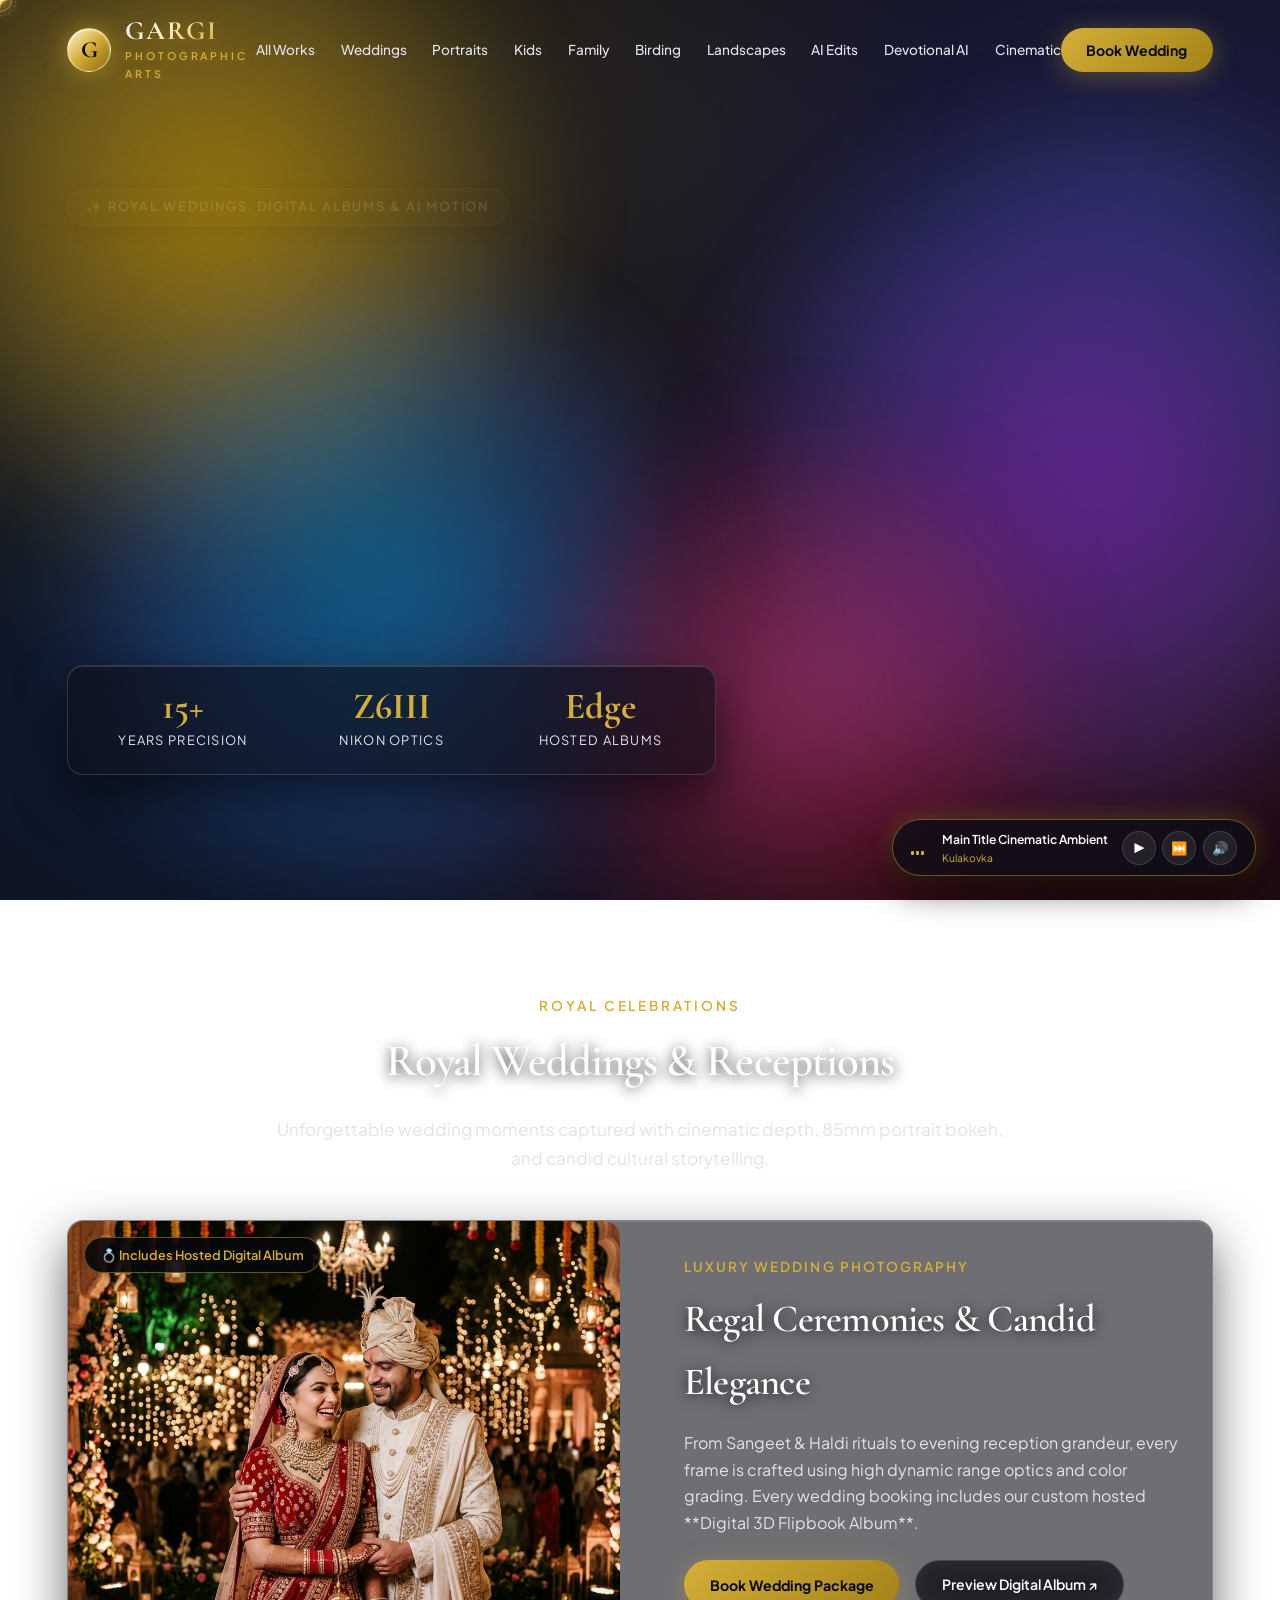
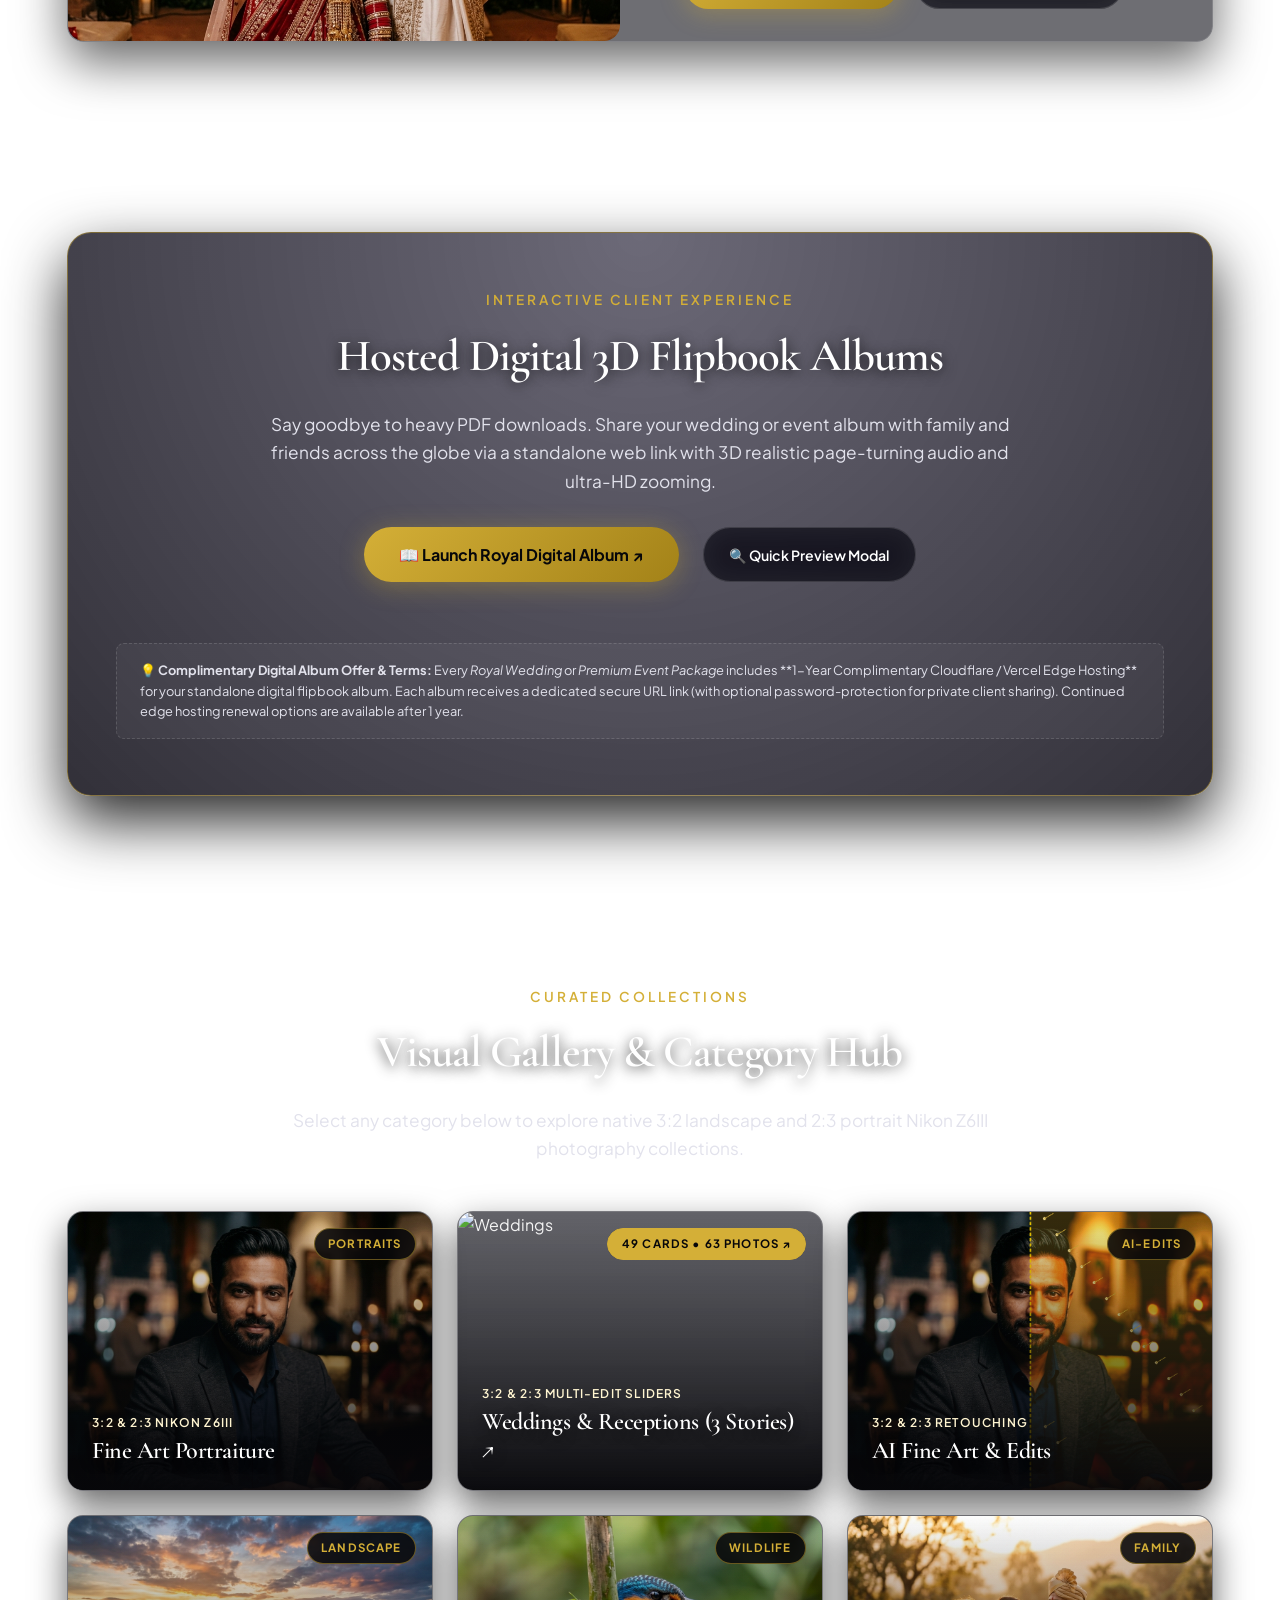
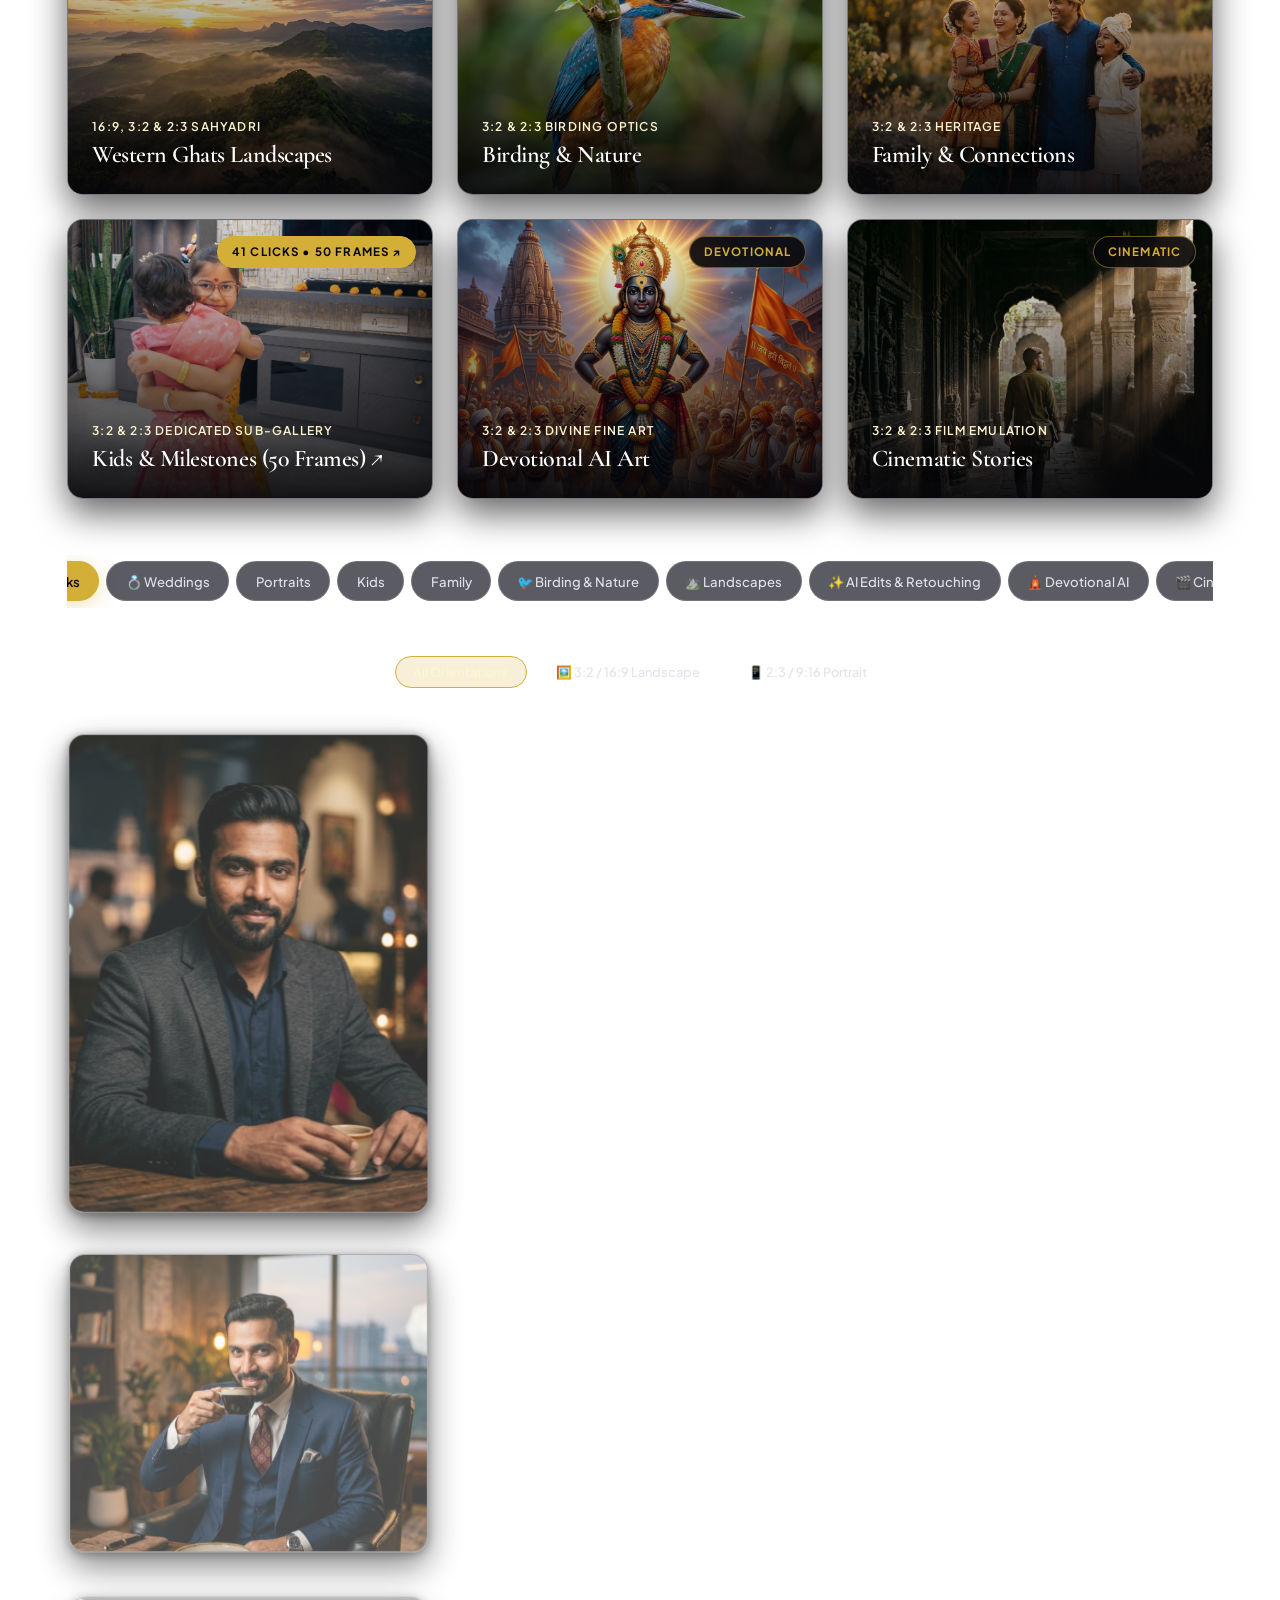
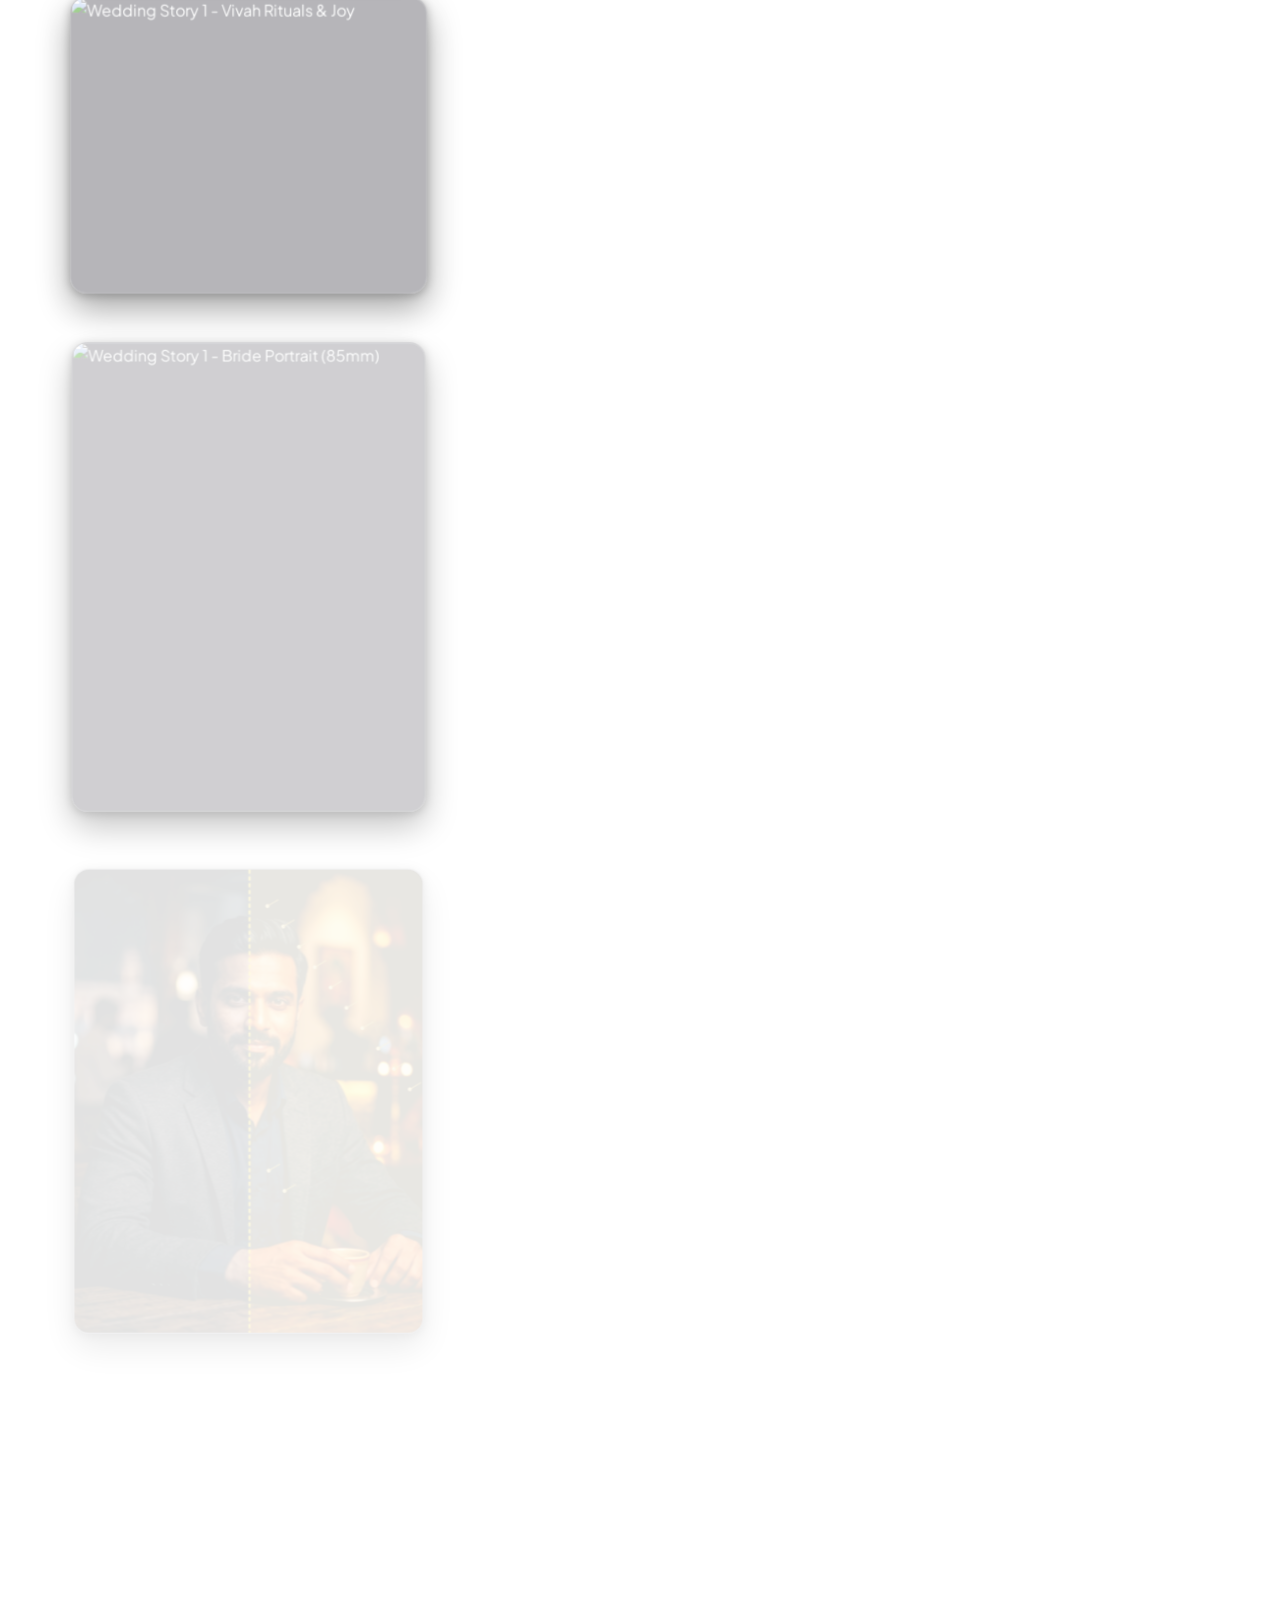
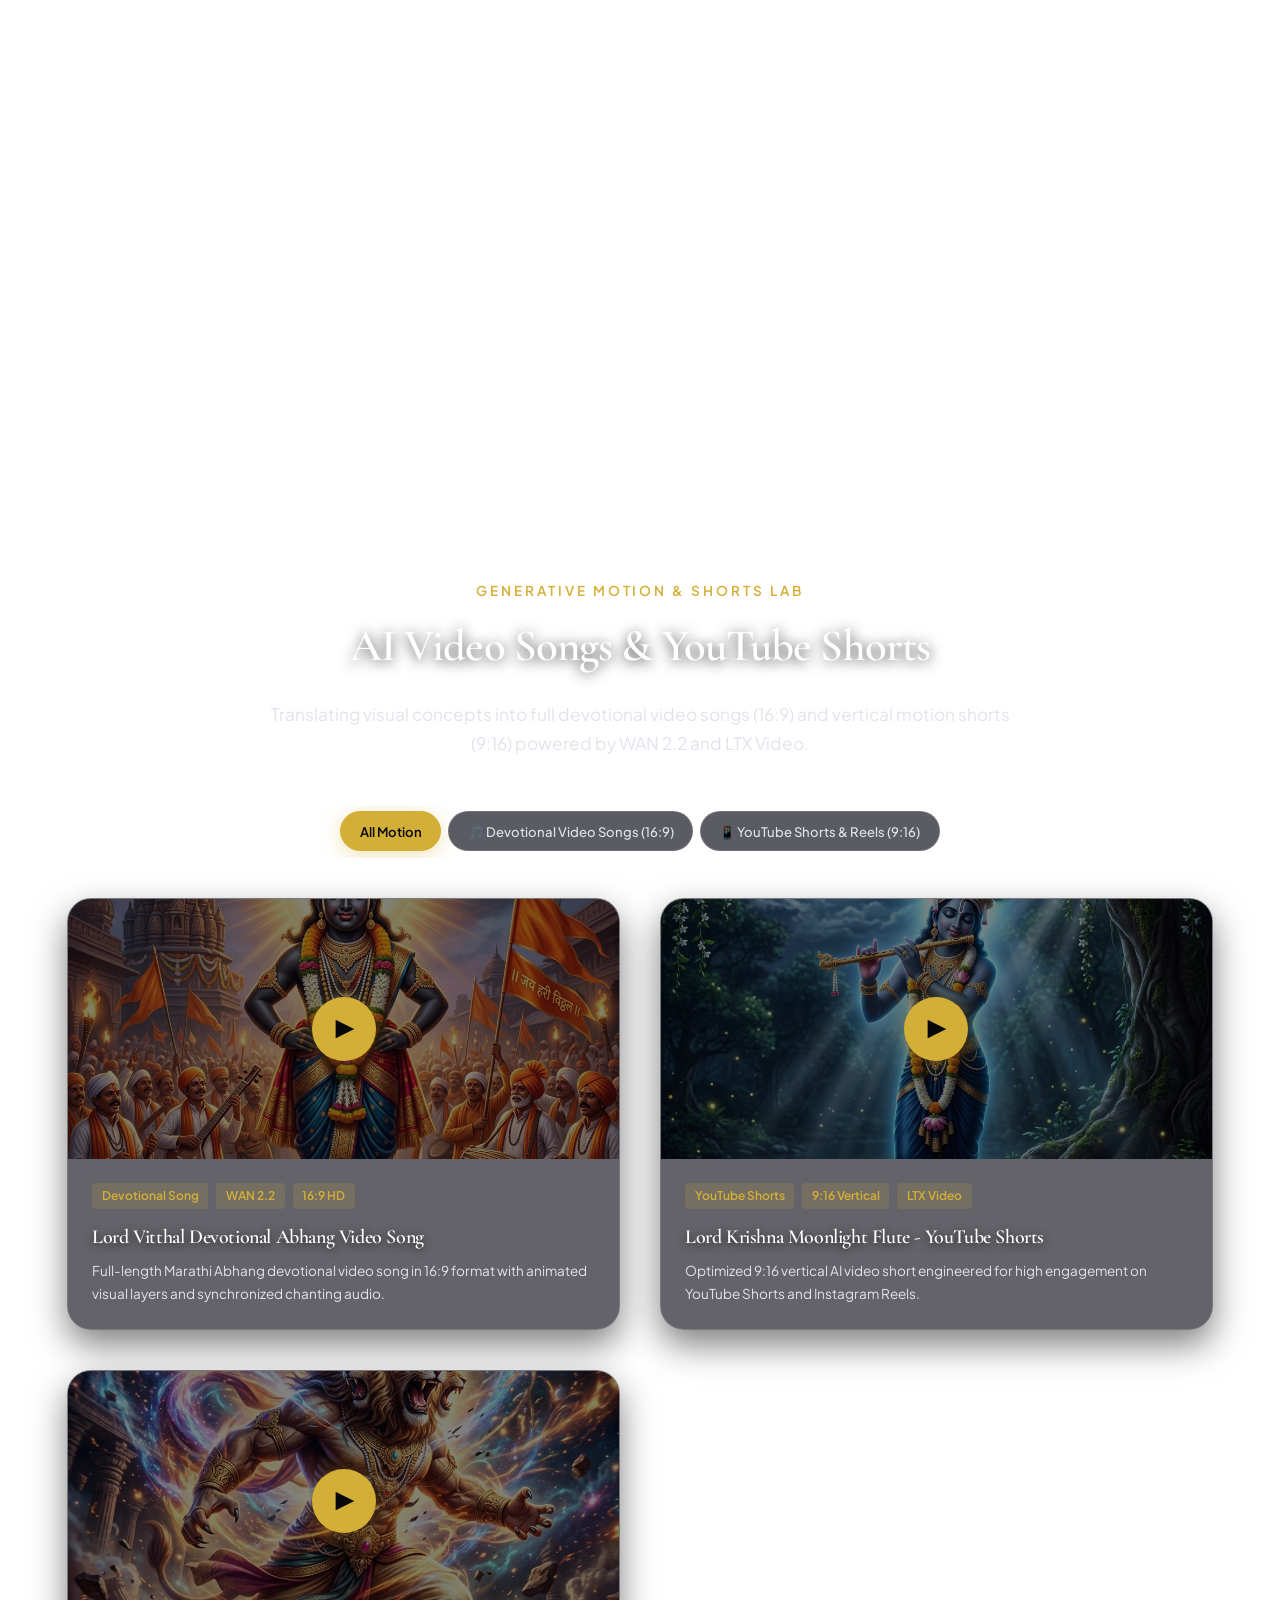
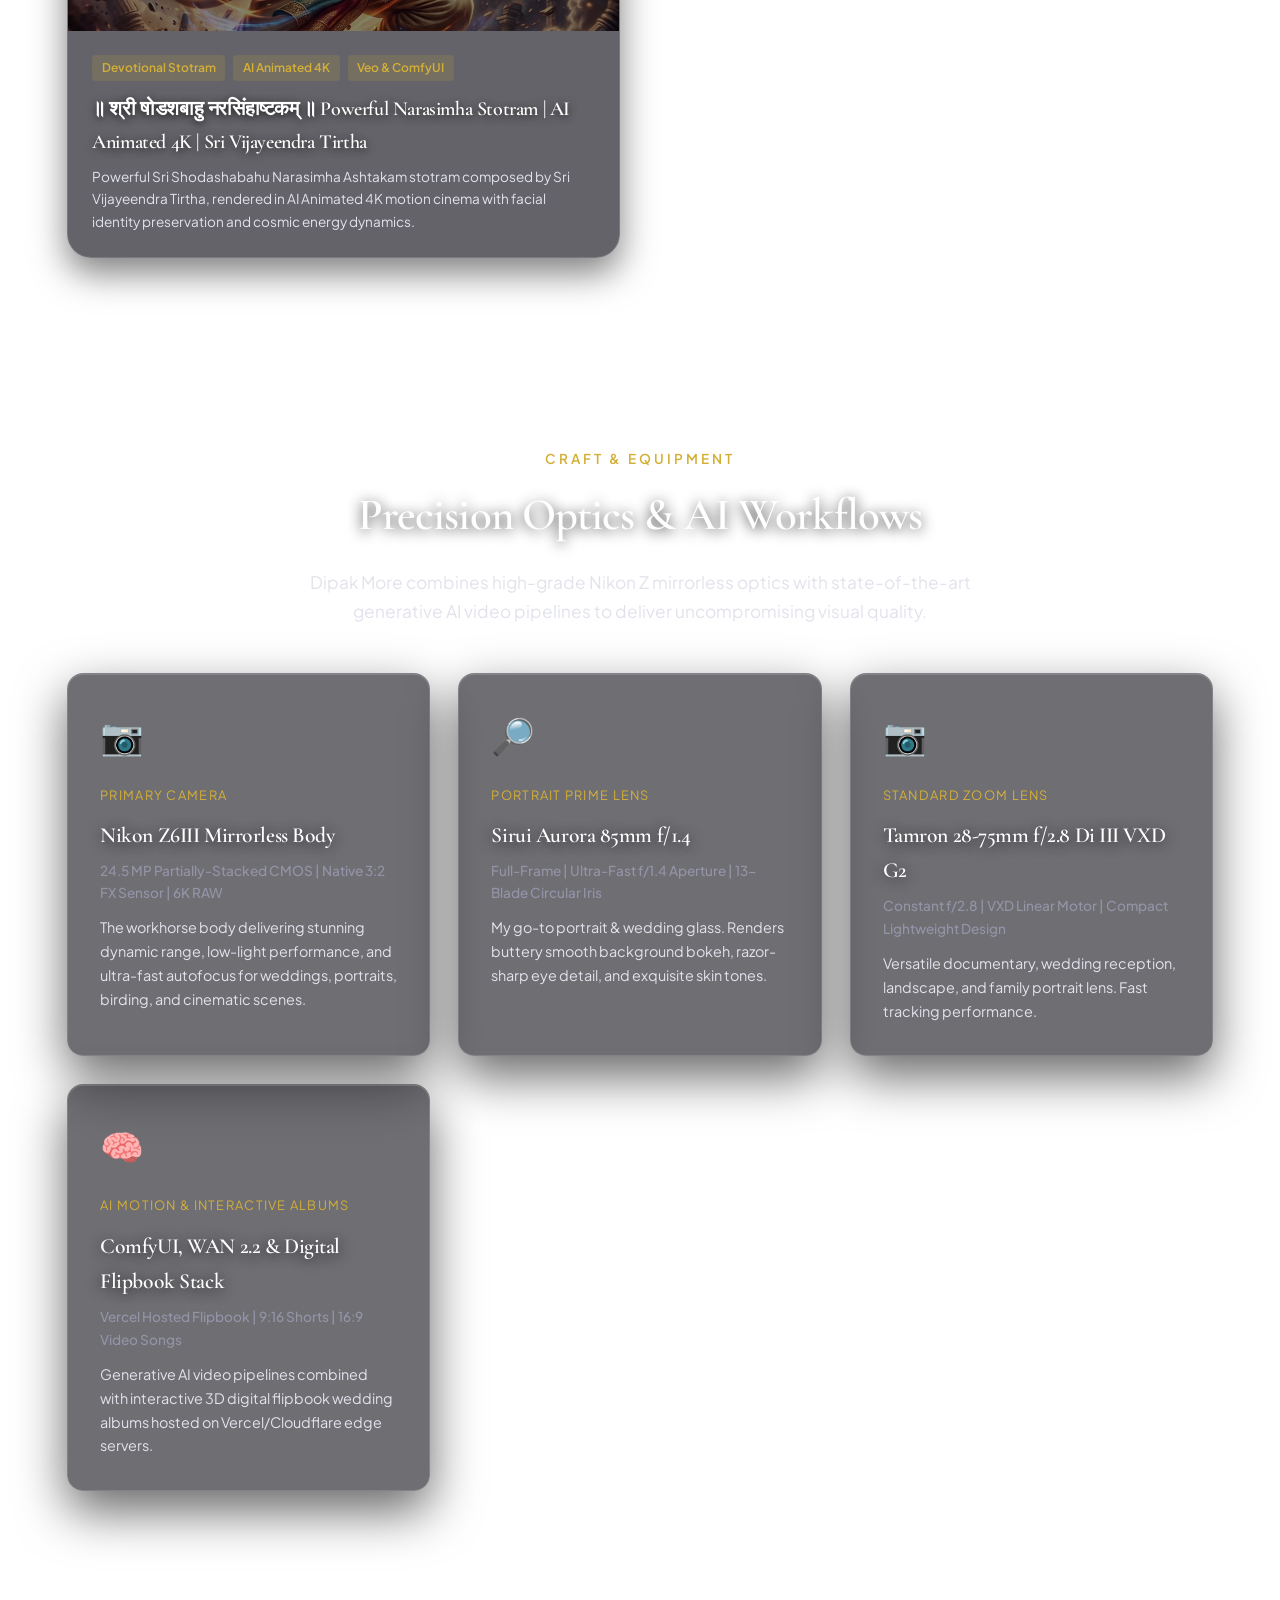
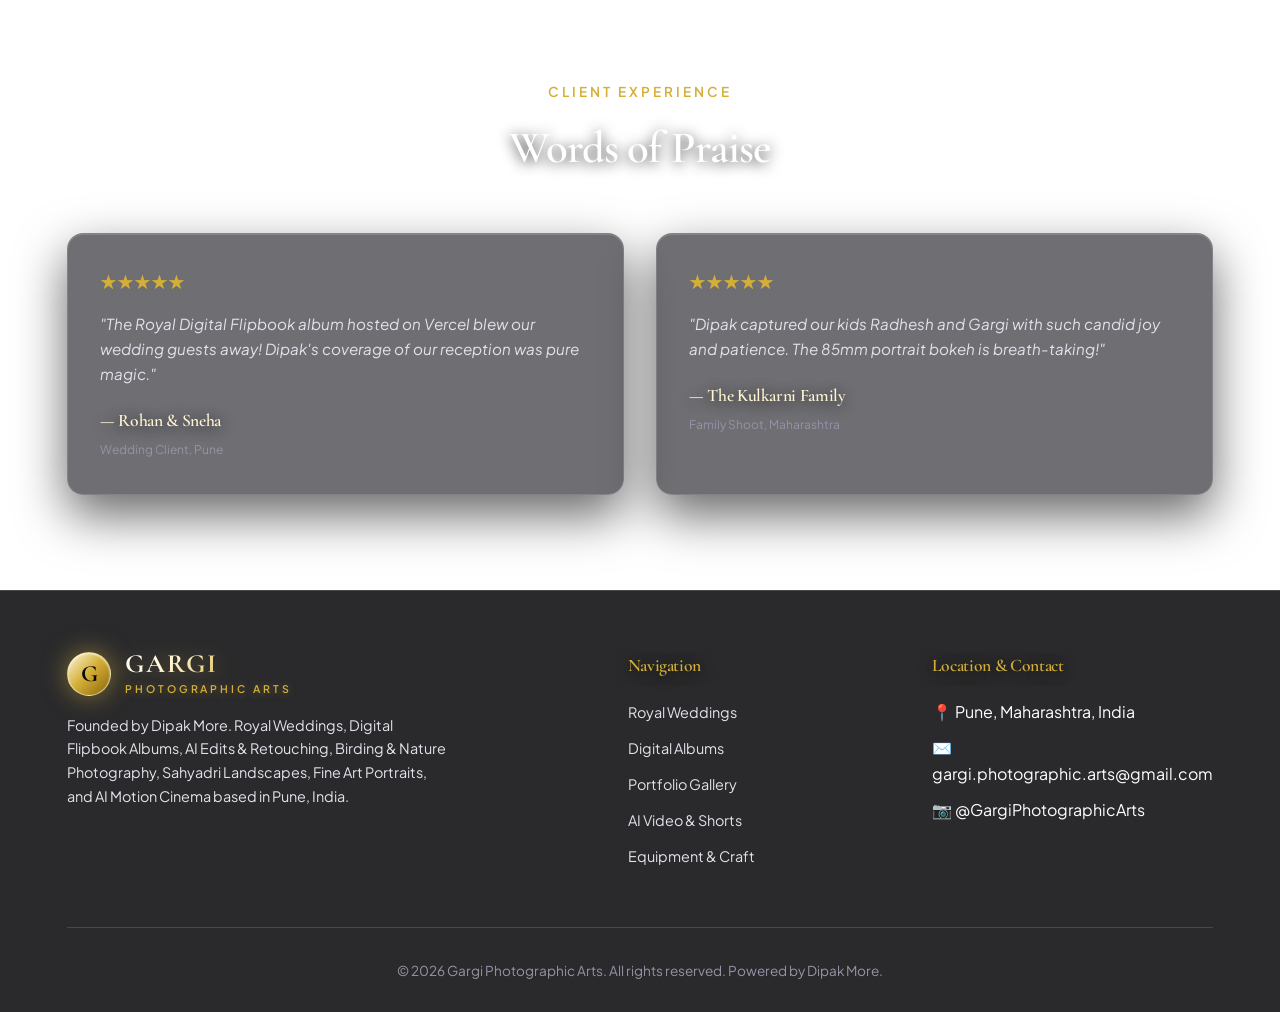
==== commit 56ba971b: "Feat: Set default ambient volume to 30% and add luxury interactive micro-volume slider popover with " ====
--- a/index.html
+++ b/index.html
@@ -12,7 +12,7 @@
   <link href="https://fonts.googleapis.com/css2?family=Cormorant+Garamond:ital,wght@0,400;0,600;0,700;1,400&family=Plus+Jakarta+Sans:wght@300;400;500;600;700&display=swap" rel="stylesheet">
 
   <!-- Stylesheets -->
-  <link rel="stylesheet" href="css/style.css?v=10.5">
+  <link rel="stylesheet" href="css/style.css?v=11.0">
 
   <!-- GSAP Animation Engine -->
   <script src="https://cdnjs.cloudflare.com/ajax/libs/gsap/3.12.5/gsap.min.js" defer></script>
@@ -399,7 +399,13 @@
     <div class="audio-controls">
       <button class="audio-btn" id="audioPlayBtn" aria-label="Play Ambient Music">▶️</button>
       <button class="audio-btn" id="audioNextBtn" aria-label="Next Track">⏭️</button>
-      <button class="audio-btn" id="audioMuteBtn" aria-label="Mute Audio">🔊</button>
+      <div class="audio-volume-wrapper" id="audioVolumeWrapper">
+        <button class="audio-btn" id="audioMuteBtn" aria-label="Mute / Adjust Volume">🔊</button>
+        <div class="audio-volume-popover" id="audioVolumePopover">
+          <input type="range" class="audio-volume-slider" id="audioVolumeSlider" min="0" max="1" step="0.01" value="0.30" aria-label="Volume Slider" />
+          <span class="audio-volume-percent" id="audioVolumePercent">30%</span>
+        </div>
+      </div>
     </div>
   </div>
 
--- a/css/style.css
+++ b/css/style.css
@@ -443,6 +443,95 @@
   background: var(--gold-primary);
   color: #07070A;
   border-color: var(--gold-primary);
+}
+
+/* Glassmorphic Volume Slider Popover Controller */
+.audio-volume-wrapper {
+  position: relative;
+  display: flex;
+  align-items: center;
+}
+
+.audio-volume-popover {
+  position: absolute;
+  bottom: calc(100% + 14px);
+  left: 50%;
+  transform: translateX(-50%) translateY(8px);
+  background: rgba(14, 12, 24, 0.95);
+  backdrop-filter: blur(24px) saturate(1.4);
+  -webkit-backdrop-filter: blur(24px) saturate(1.4);
+  border: 1px solid var(--border-gold);
+  border-radius: var(--radius-md);
+  padding: 0.85rem 0.65rem;
+  display: flex;
+  flex-direction: column;
+  align-items: center;
+  gap: 0.4rem;
+  box-shadow: 0 15px 35px rgba(0, 0, 0, 0.85), 0 0 20px rgba(212, 175, 55, 0.25);
+  opacity: 0;
+  visibility: hidden;
+  pointer-events: none;
+  transition: opacity 0.25s cubic-bezier(0.16, 1, 0.3, 1), transform 0.25s cubic-bezier(0.16, 1, 0.3, 1), visibility 0.25s ease;
+  z-index: 1000;
+  width: 44px;
+}
+
+.audio-volume-wrapper:hover .audio-volume-popover,
+.audio-volume-wrapper:focus-within .audio-volume-popover,
+.audio-volume-popover:hover {
+  opacity: 1;
+  visibility: visible;
+  pointer-events: auto;
+  transform: translateX(-50%) translateY(0);
+}
+
+/* Vertical Micro Slider */
+.audio-volume-slider {
+  -webkit-appearance: none;
+  appearance: none;
+  width: 72px;
+  height: 4px;
+  background: rgba(255, 255, 255, 0.25);
+  border-radius: 4px;
+  outline: none;
+  transform: rotate(-90deg);
+  margin: 34px 0;
+  cursor: pointer;
+}
+
+.audio-volume-slider::-webkit-slider-thumb {
+  -webkit-appearance: none;
+  appearance: none;
+  width: 14px;
+  height: 14px;
+  border-radius: 50%;
+  background: var(--gold-primary);
+  border: 2px solid #FFFFFF;
+  box-shadow: 0 0 10px rgba(212, 175, 55, 0.8);
+  cursor: pointer;
+  transition: transform 0.15s ease;
+}
+
+.audio-volume-slider::-webkit-slider-thumb:hover {
+  transform: scale(1.3);
+}
+
+.audio-volume-slider::-moz-range-thumb {
+  width: 14px;
+  height: 14px;
+  border-radius: 50%;
+  background: var(--gold-primary);
+  border: 2px solid #FFFFFF;
+  box-shadow: 0 0 10px rgba(212, 175, 55, 0.8);
+  cursor: pointer;
+}
+
+.audio-volume-percent {
+  font-size: 0.65rem;
+  font-weight: 700;
+  color: var(--gold-light);
+  letter-spacing: 0.05em;
+  user-select: none;
 }
 
 /* Equalizer Bars Animation */
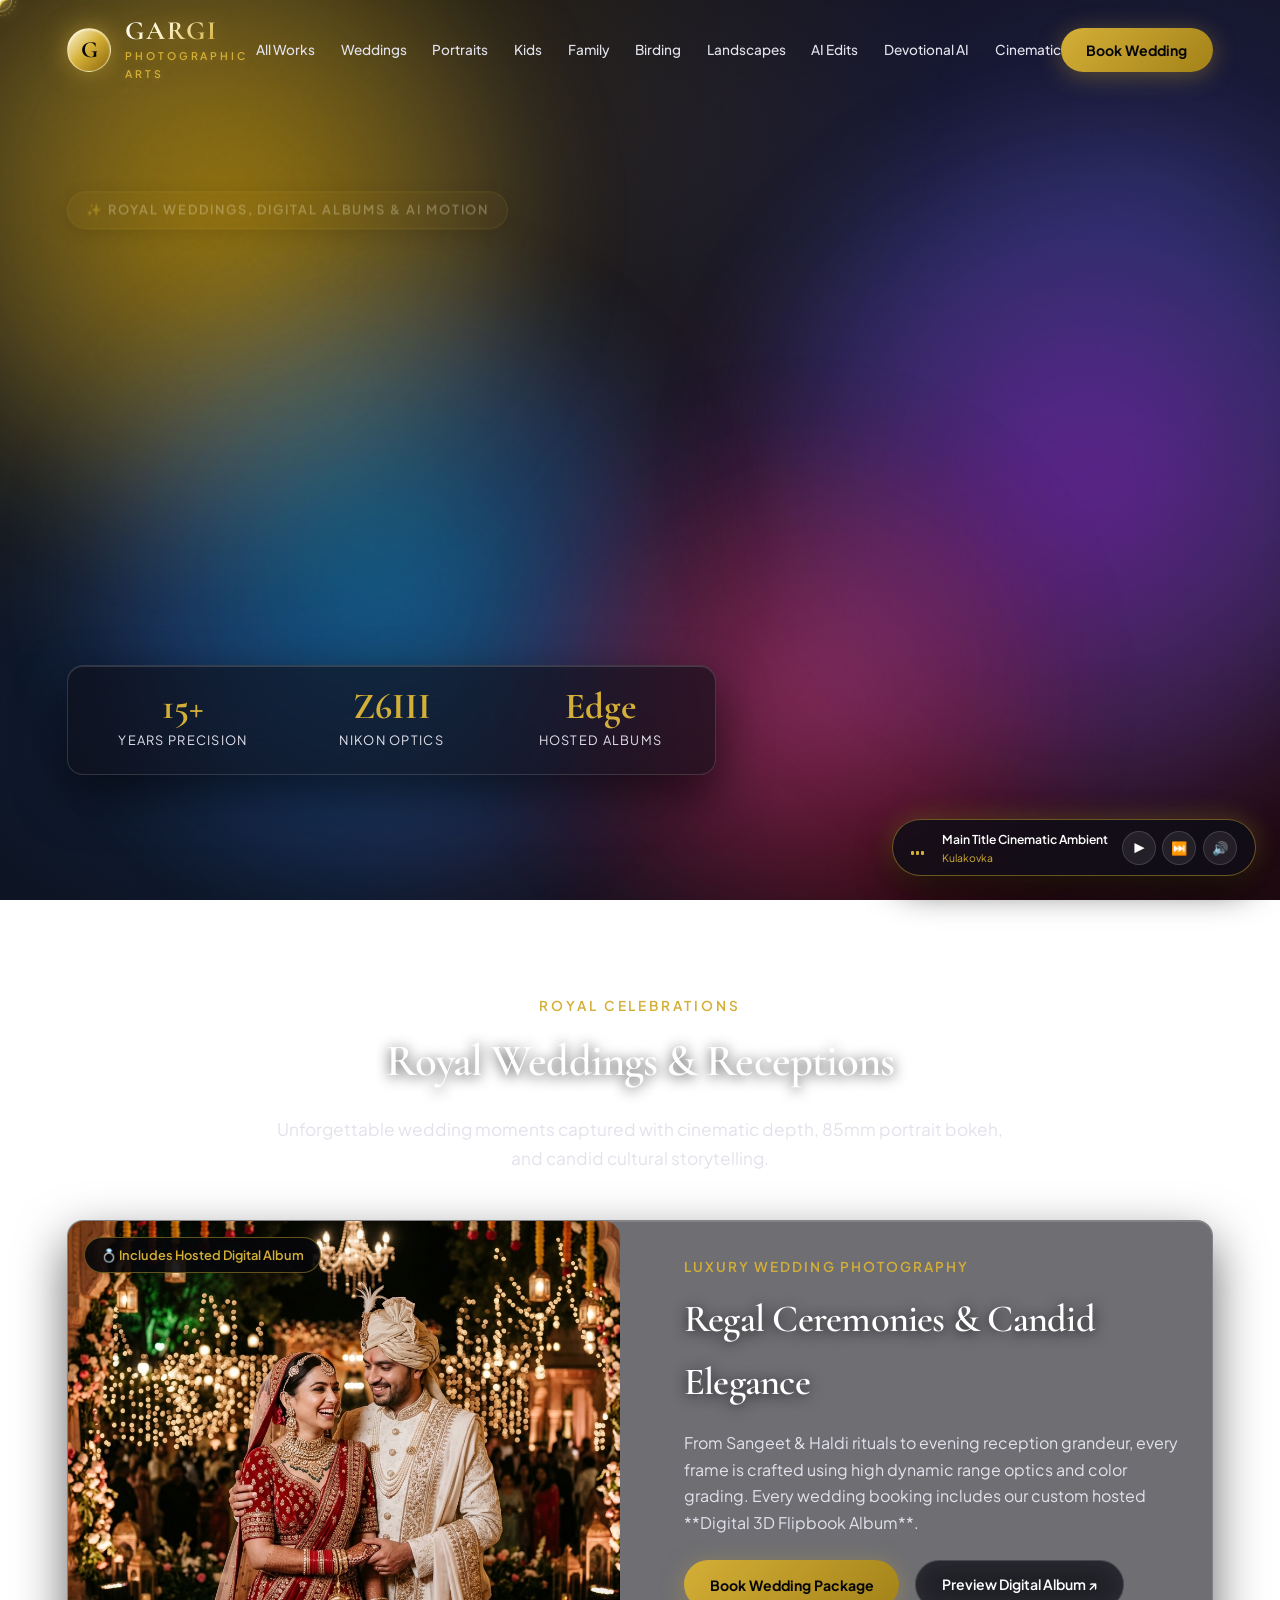
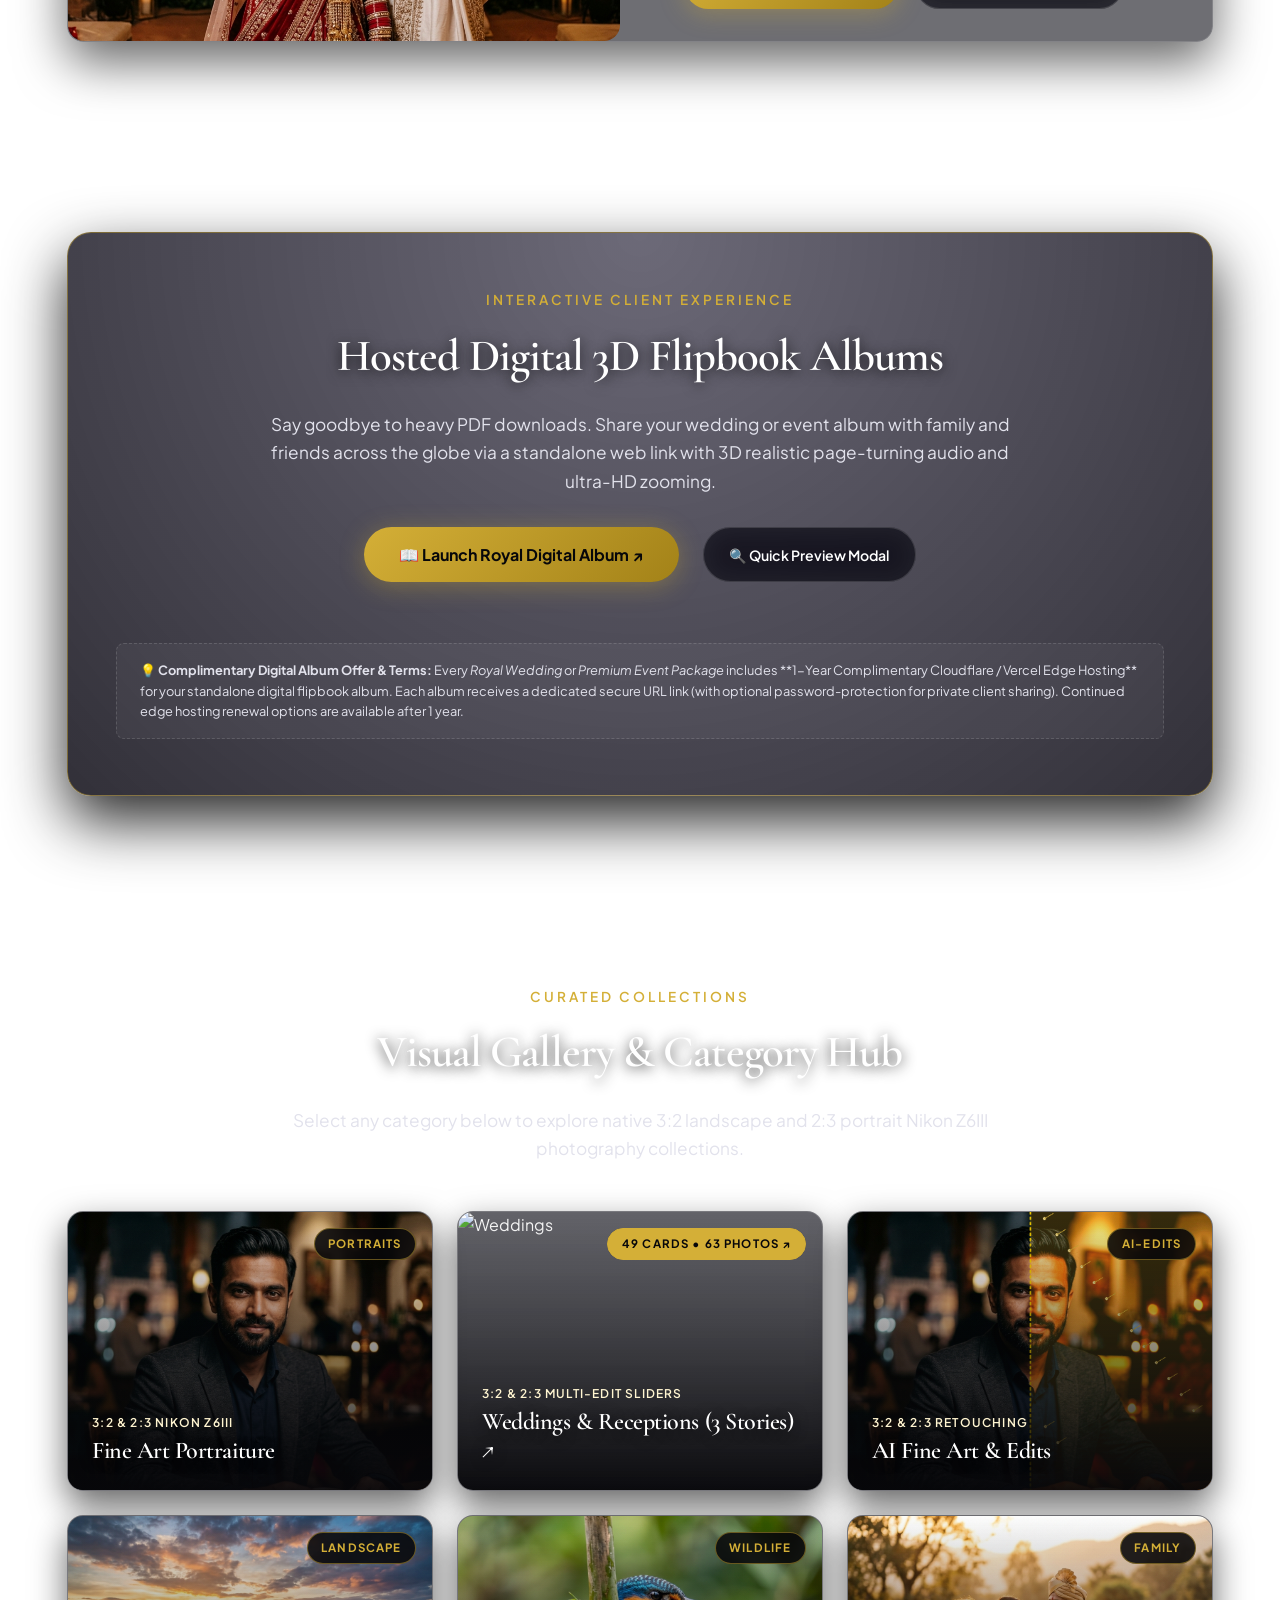
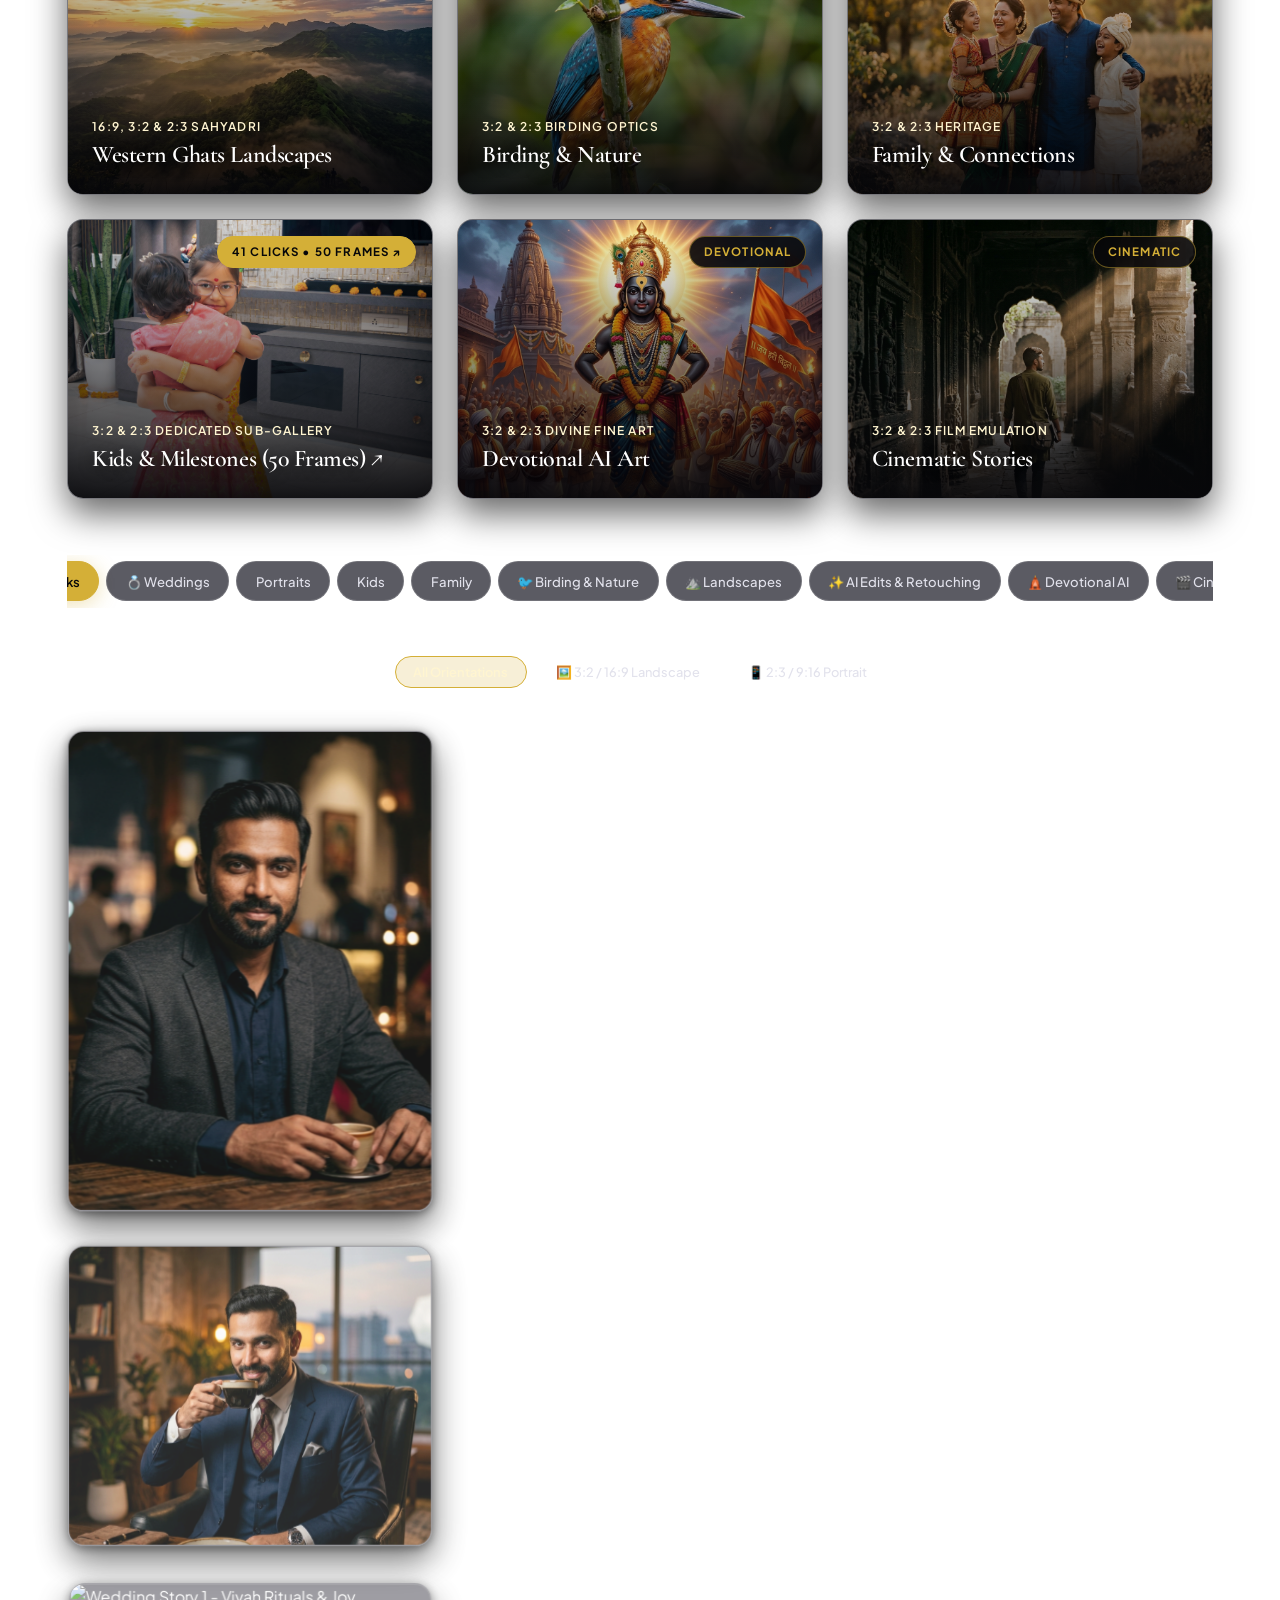
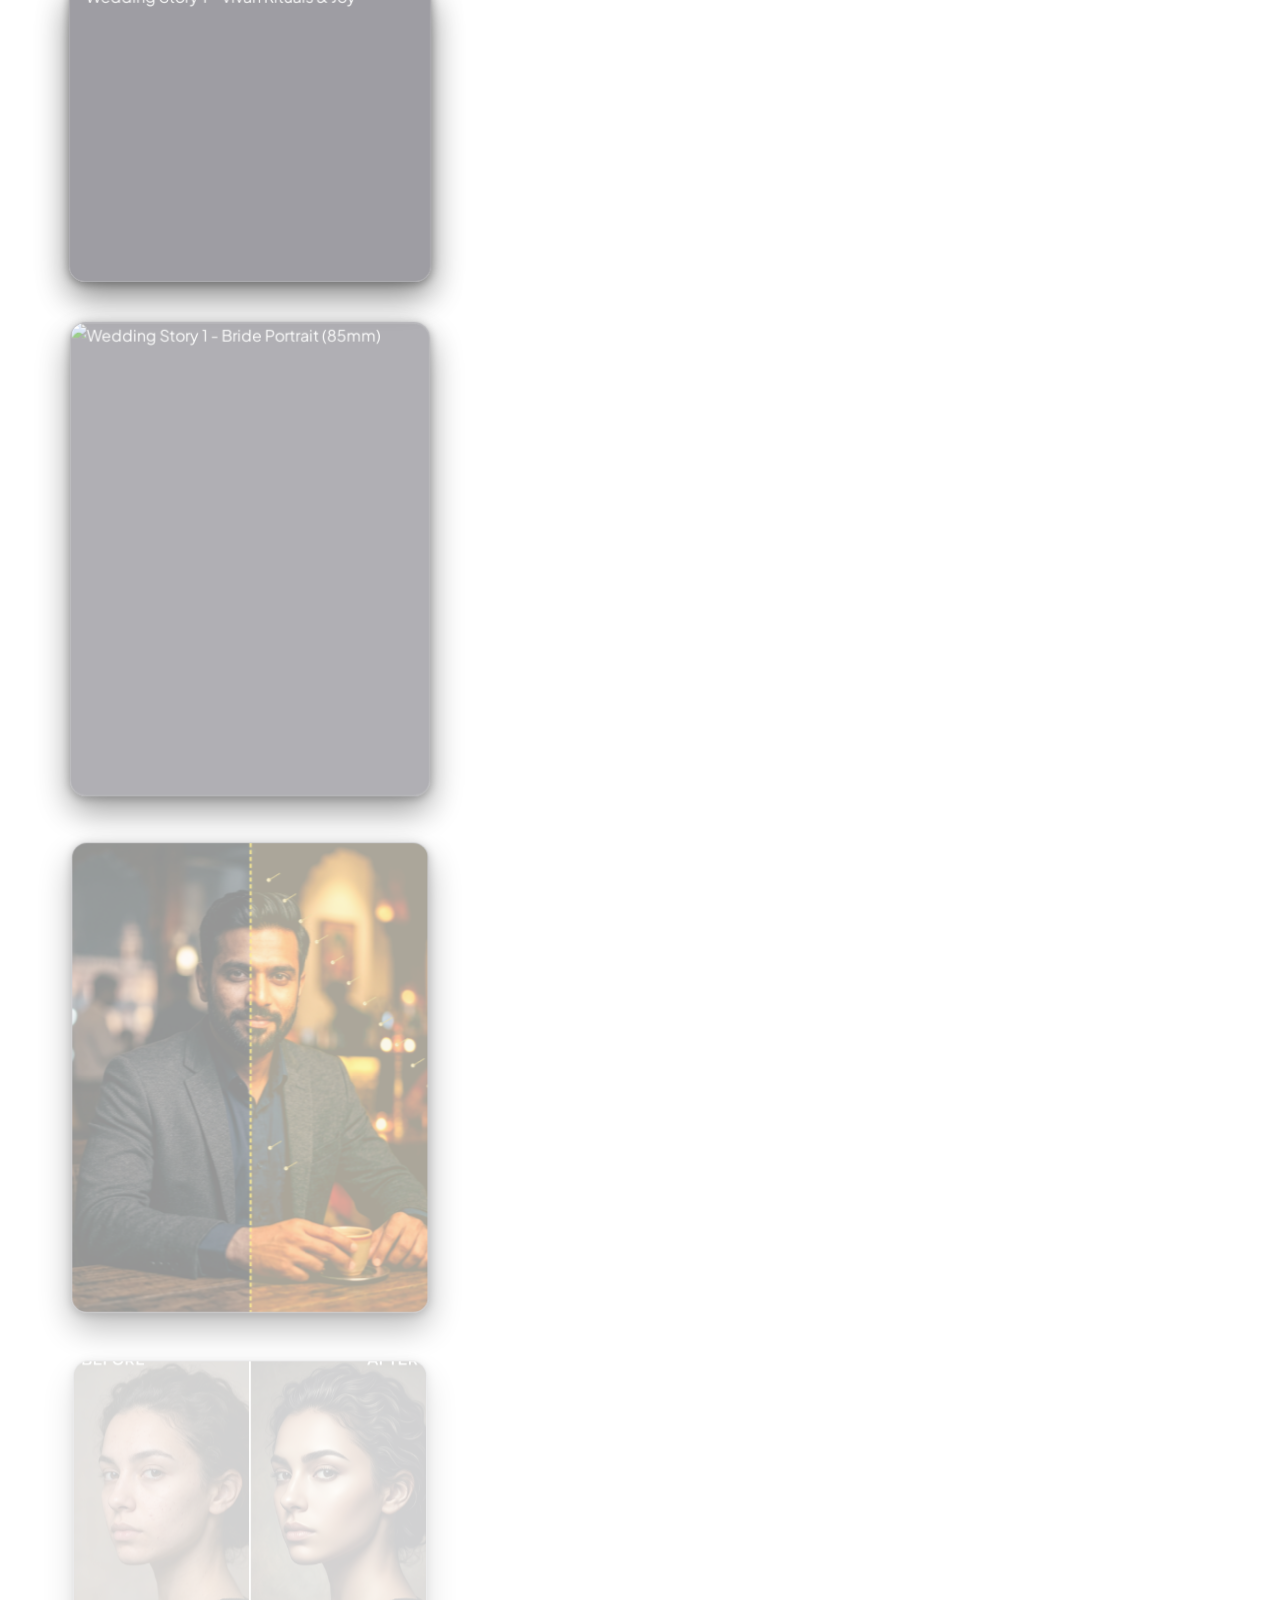
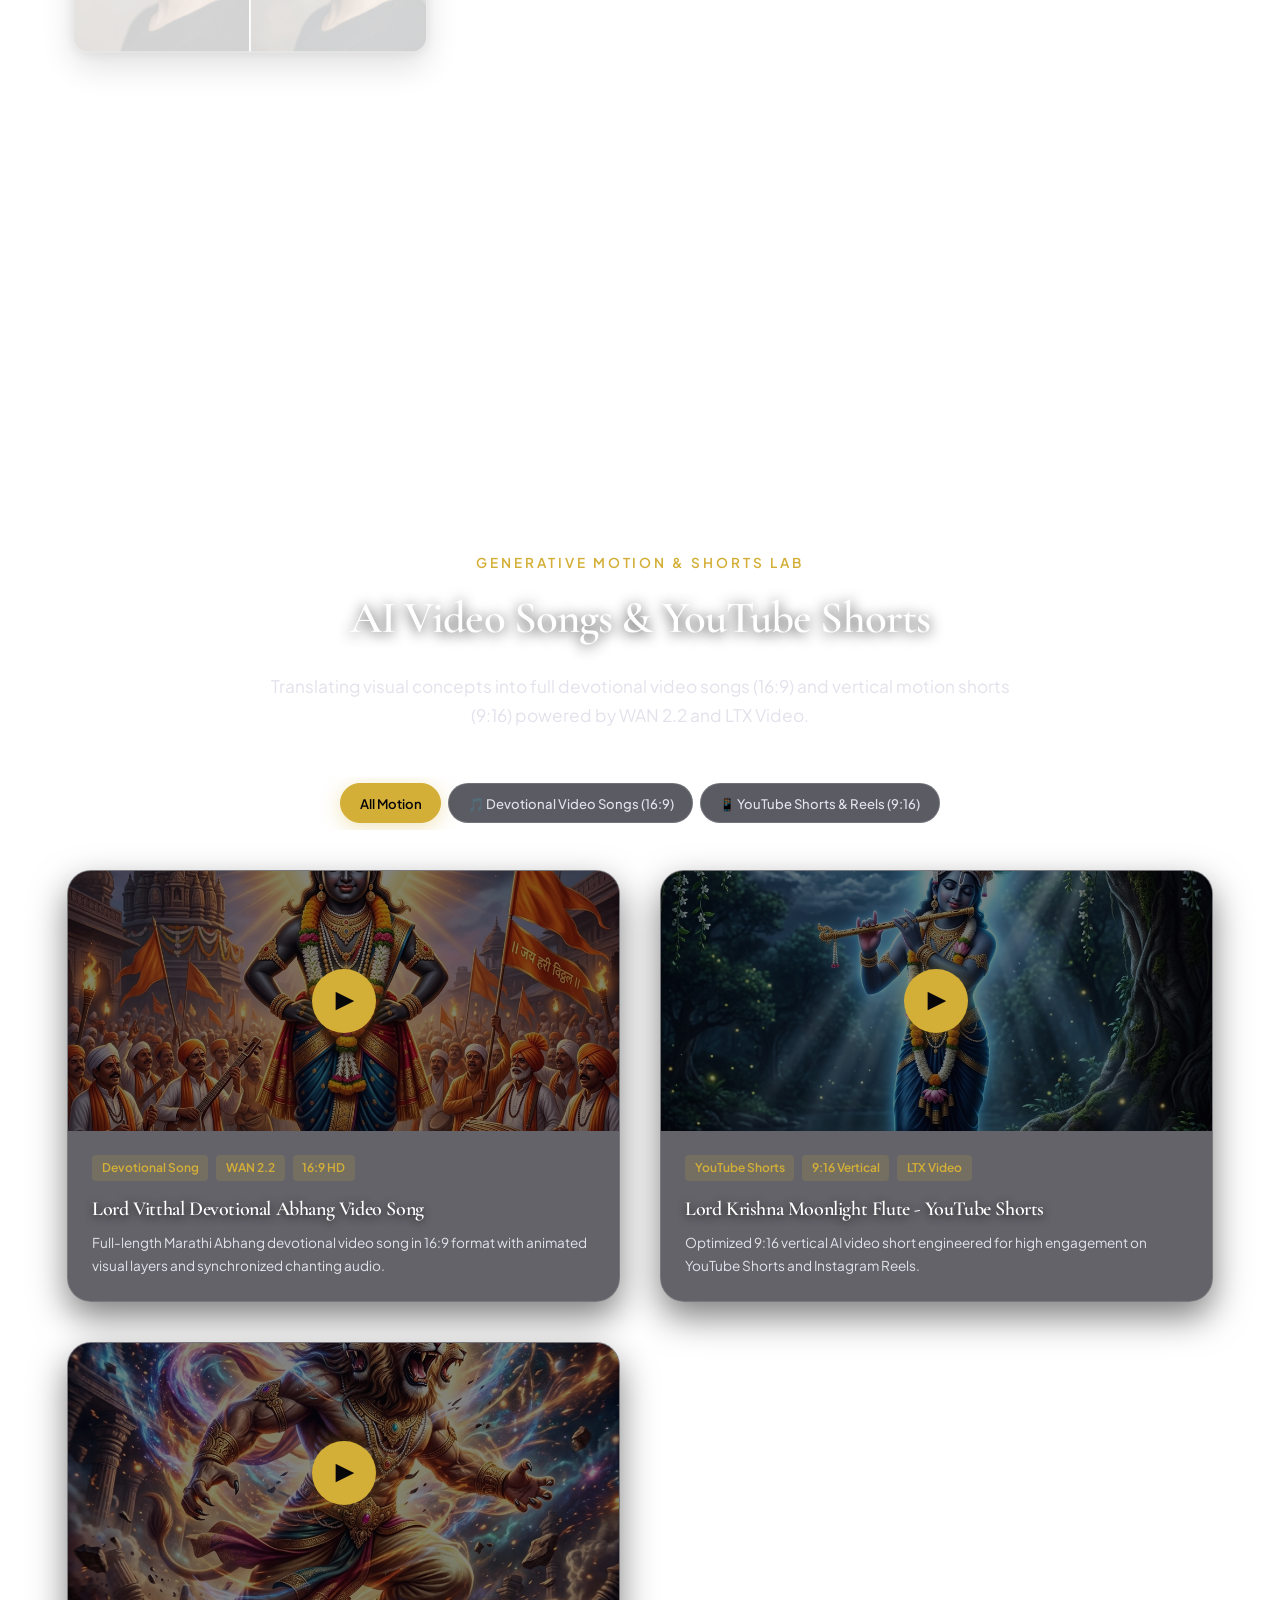
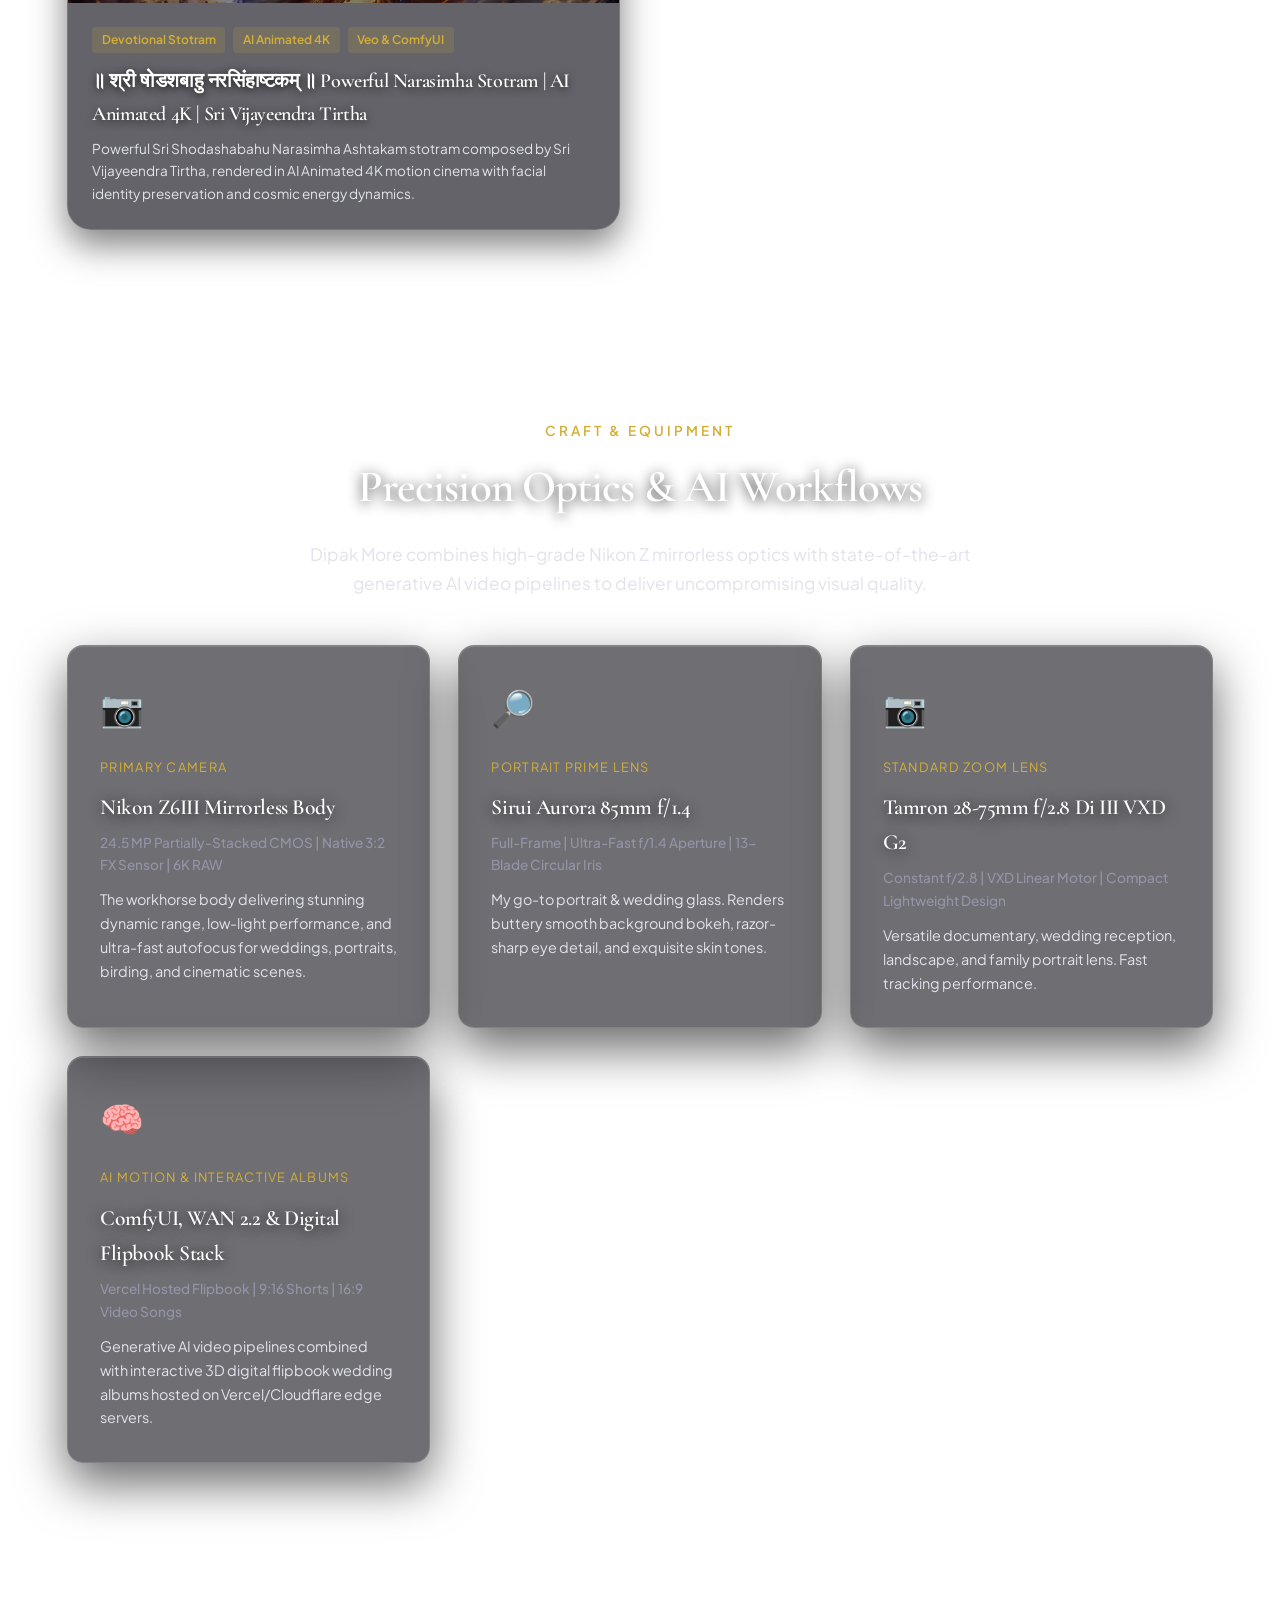
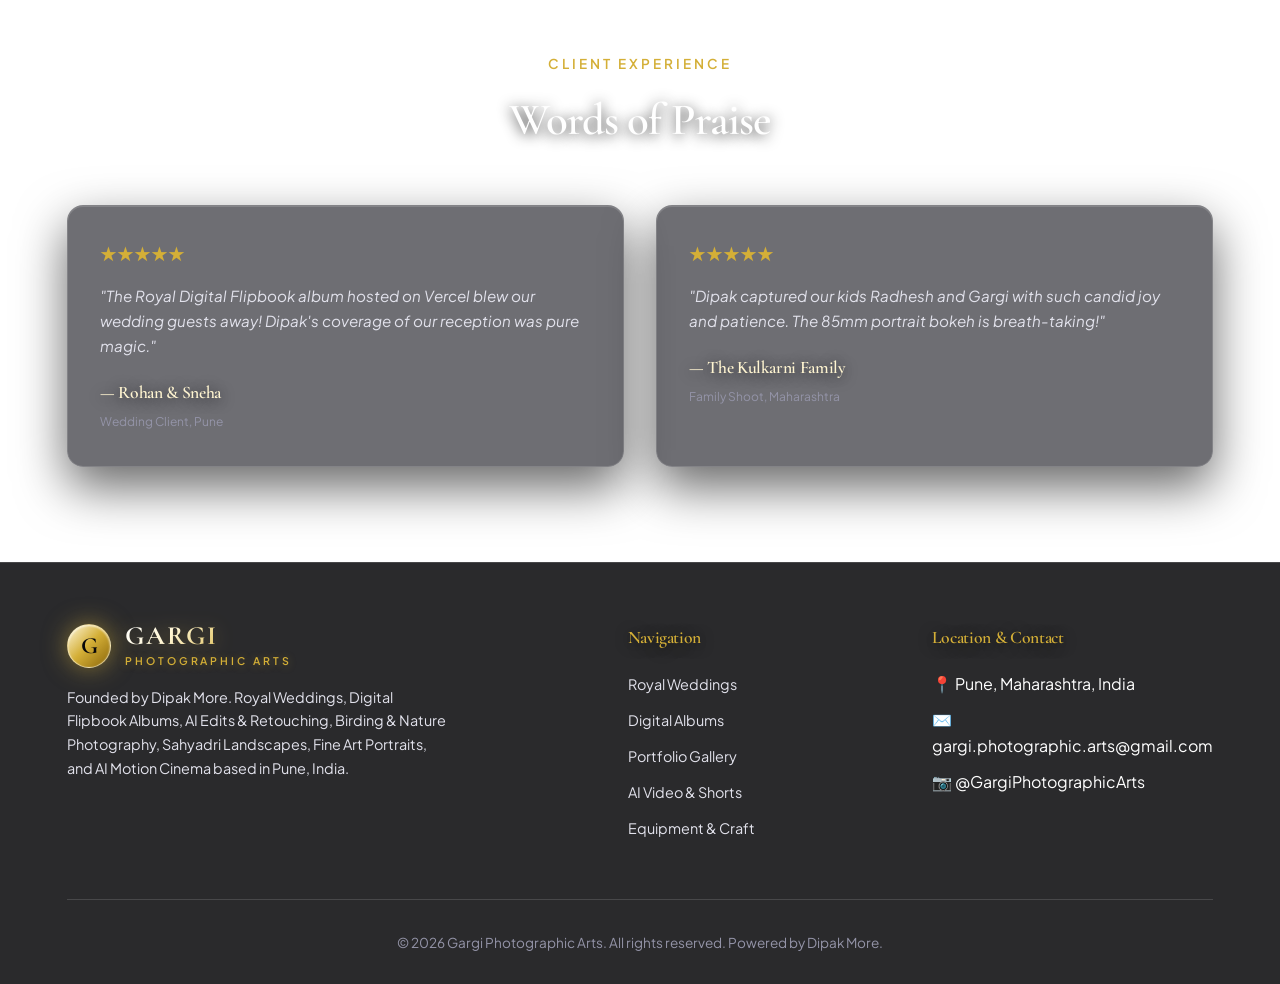
==== commit e8c2ed2b: "Feat: Perfectly equalize vertical and horizontal masonry grid gaps with locked --gallery-gap variabl" ====
--- a/index.html
+++ b/index.html
@@ -12,7 +12,7 @@
   <link href="https://fonts.googleapis.com/css2?family=Cormorant+Garamond:ital,wght@0,400;0,600;0,700;1,400&family=Plus+Jakarta+Sans:wght@300;400;500;600;700&display=swap" rel="stylesheet">
 
   <!-- Stylesheets -->
-  <link rel="stylesheet" href="css/style.css?v=11.0">
+  <link rel="stylesheet" href="css/style.css?v=11.5">
 
   <!-- GSAP Animation Engine -->
   <script src="https://cdnjs.cloudflare.com/ajax/libs/gsap/3.12.5/gsap.min.js" defer></script>
--- a/css/style.css
+++ b/css/style.css
@@ -29,6 +29,7 @@
   --radius-md: 16px;
   --radius-lg: 24px;
   --radius-full: 9999px;
+  --gallery-gap: 1.5rem;
 
   --transition-fast: 0.2s cubic-bezier(0.16, 1, 0.3, 1);
   --transition-normal: 0.35s cubic-bezier(0.16, 1, 0.3, 1);
@@ -772,10 +773,10 @@
   font-weight: 600;
 }
 
-/* MASONRY GALLERY GRID (ELIMINATES ALL VERTICAL GAPS) */
+/* MASONRY GALLERY GRID (PERFECTLY UNIFORM HORIZONTAL & VERTICAL GAPS) */
 .gallery-grid {
   column-count: 3;
-  column-gap: 1.75rem;
+  column-gap: var(--gallery-gap, 1.5rem);
   width: 100%;
 }
 
@@ -783,7 +784,7 @@
   break-inside: avoid;
   page-break-inside: avoid;
   -webkit-column-break-inside: avoid;
-  margin-bottom: 1.75rem;
+  margin-bottom: var(--gallery-gap, 1.5rem);
   display: inline-block;
   width: 100%;
   position: relative;
@@ -1042,7 +1043,7 @@
   break-inside: avoid;
   page-break-inside: avoid;
   -webkit-column-break-inside: avoid;
-  margin-bottom: 1.75rem;
+  margin-bottom: var(--gallery-gap, 1.5rem);
   display: inline-block;
   width: 100%;
   position: relative;
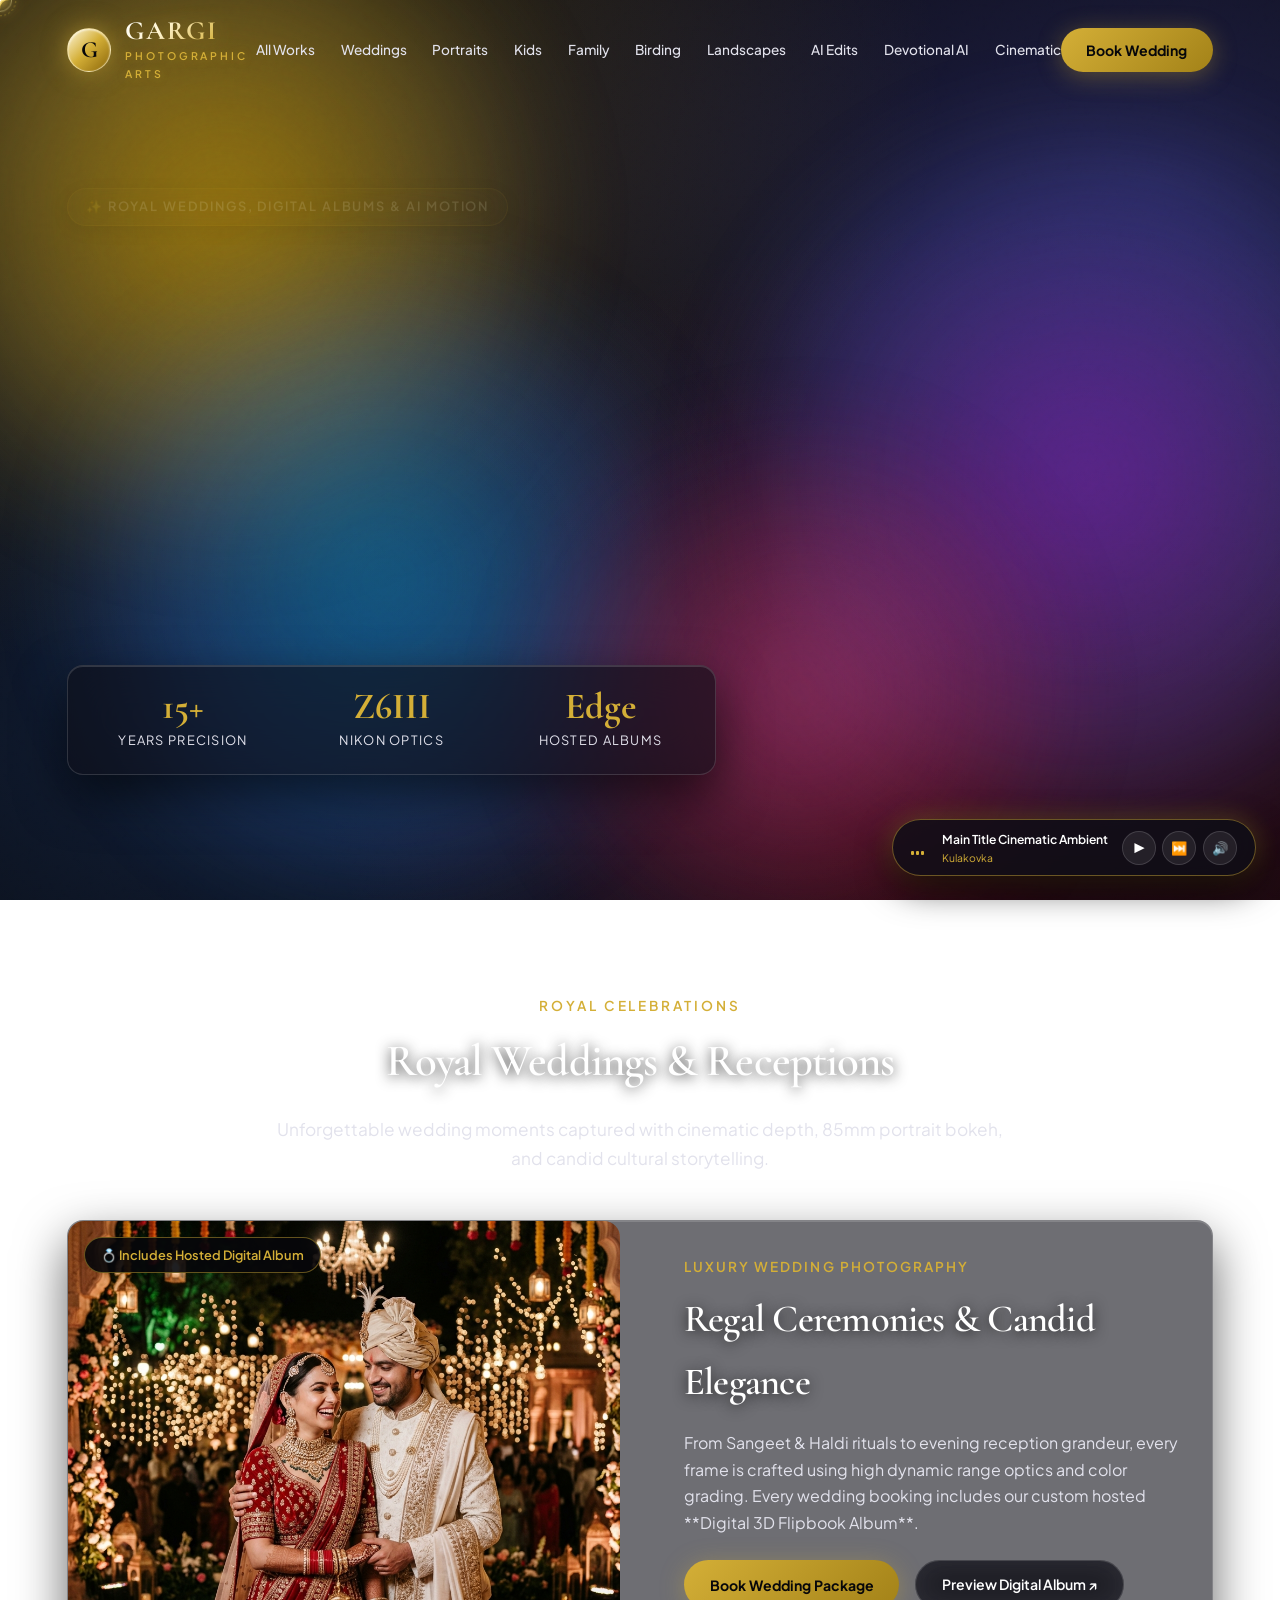
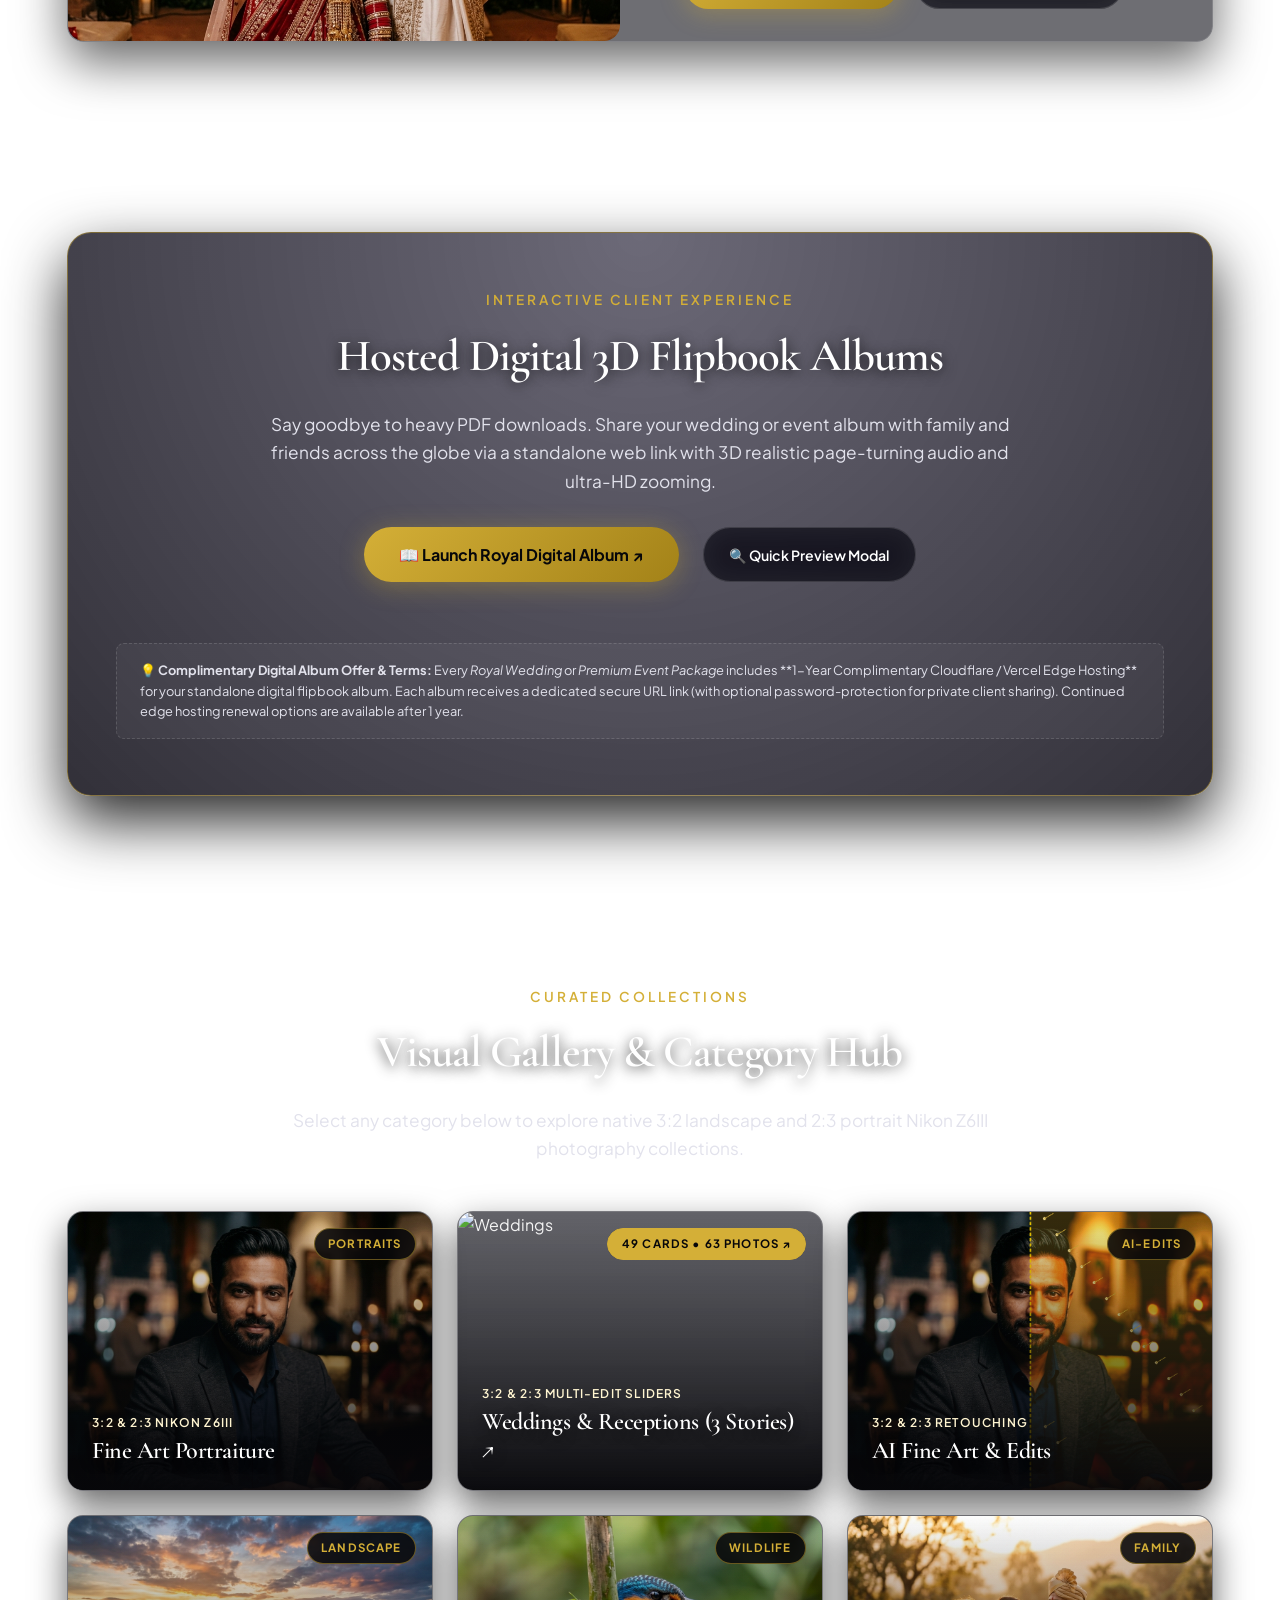
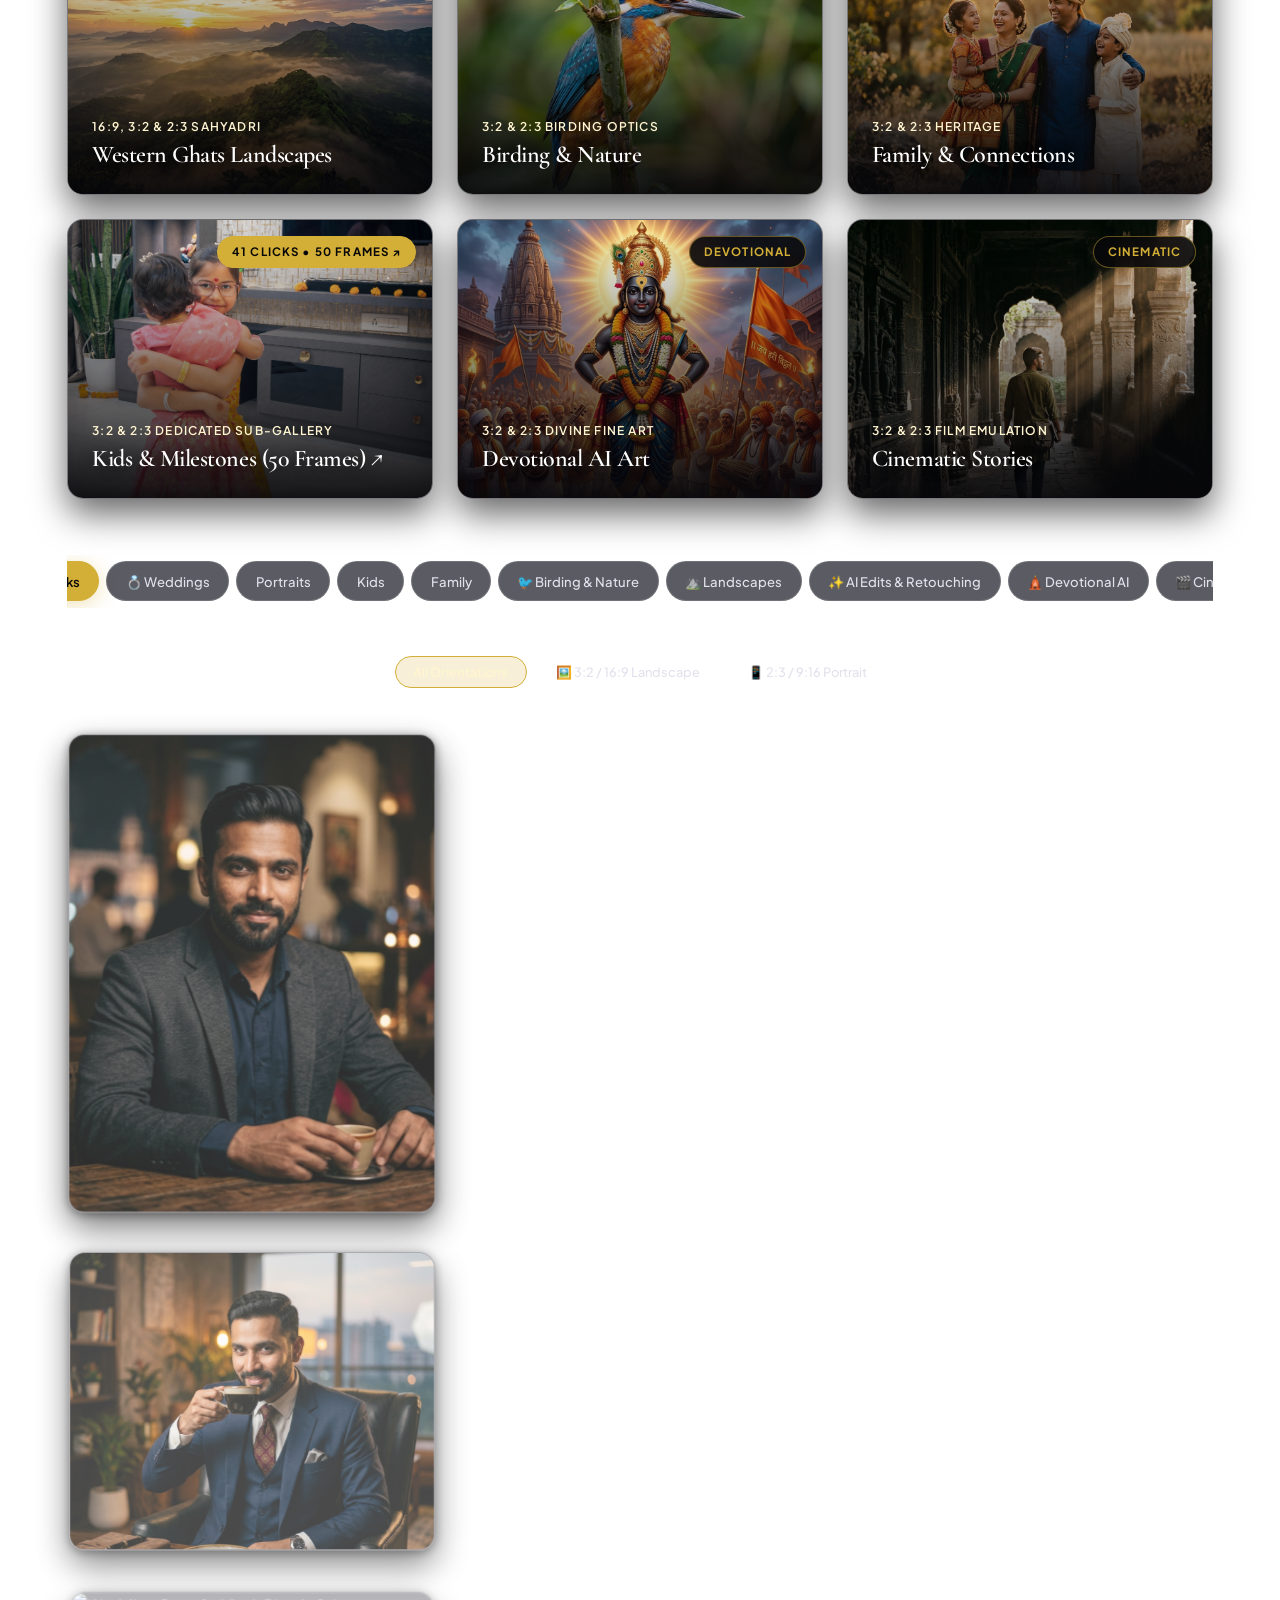
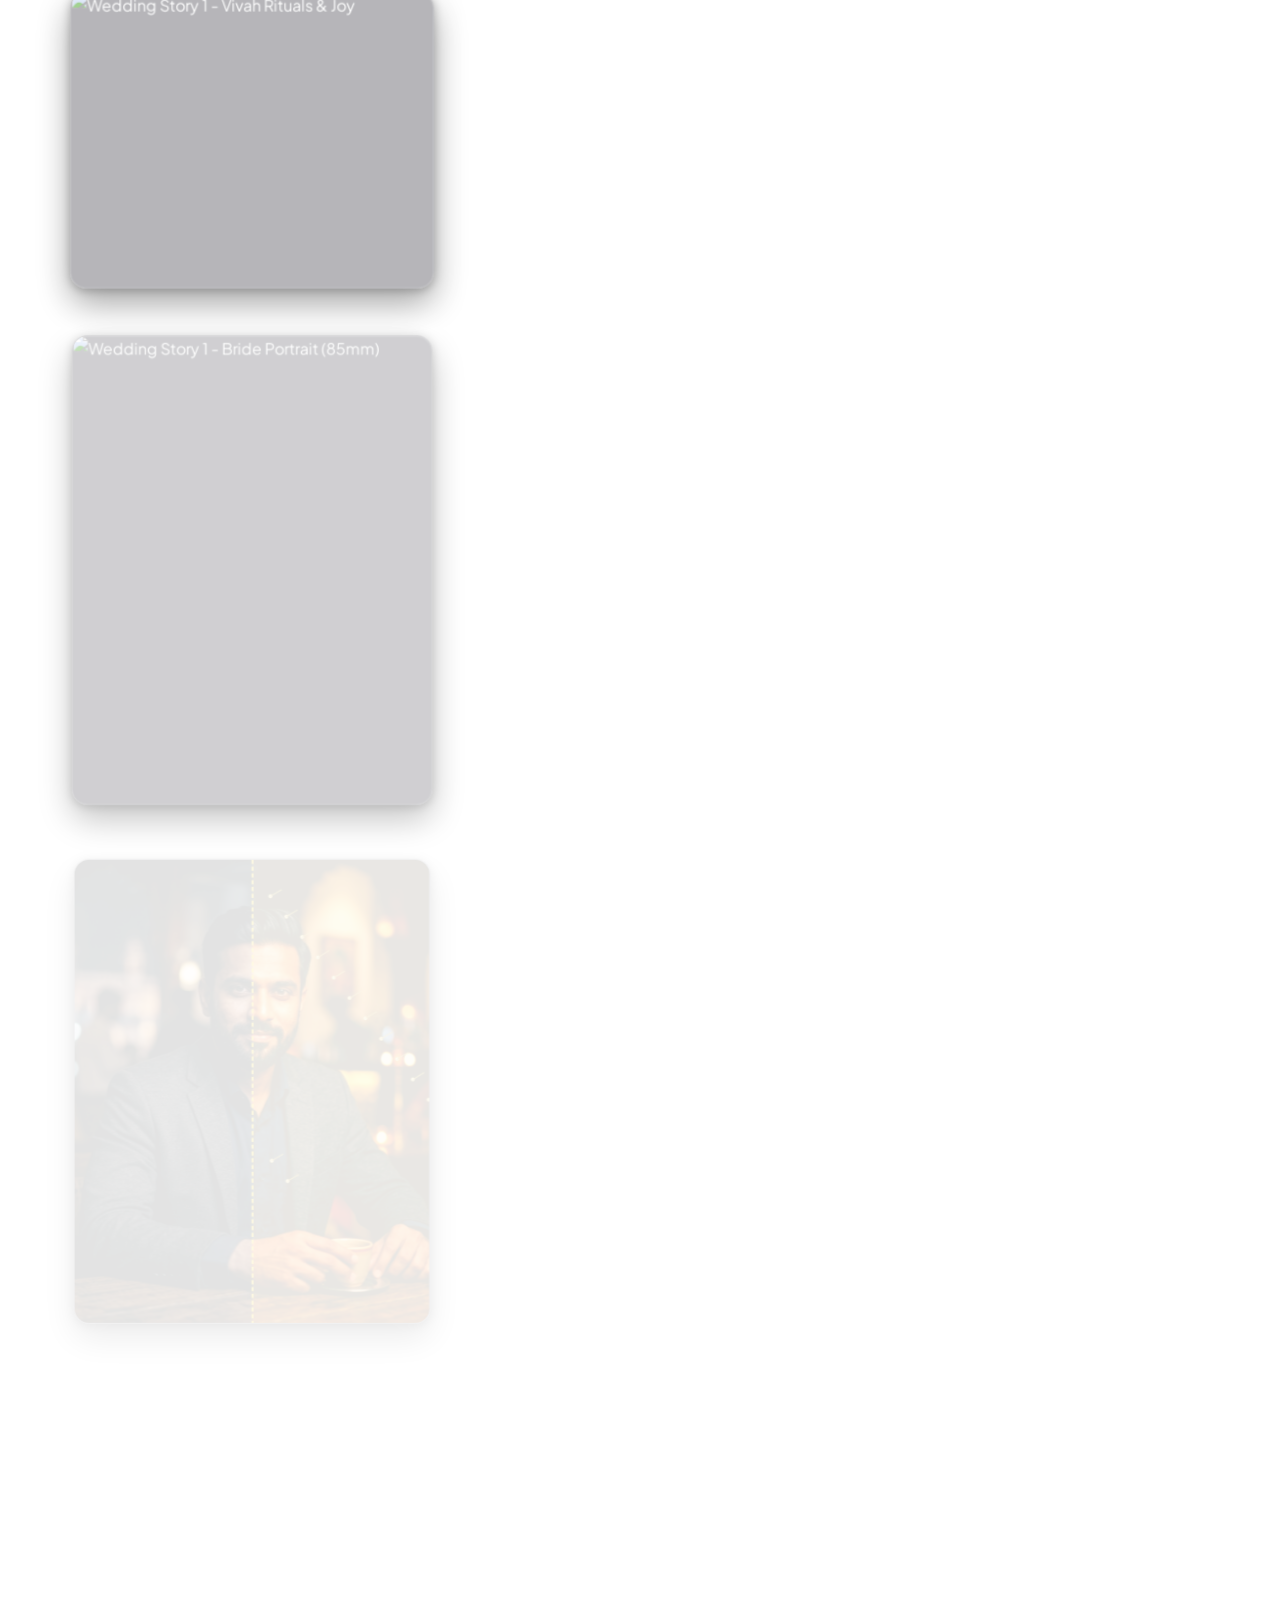
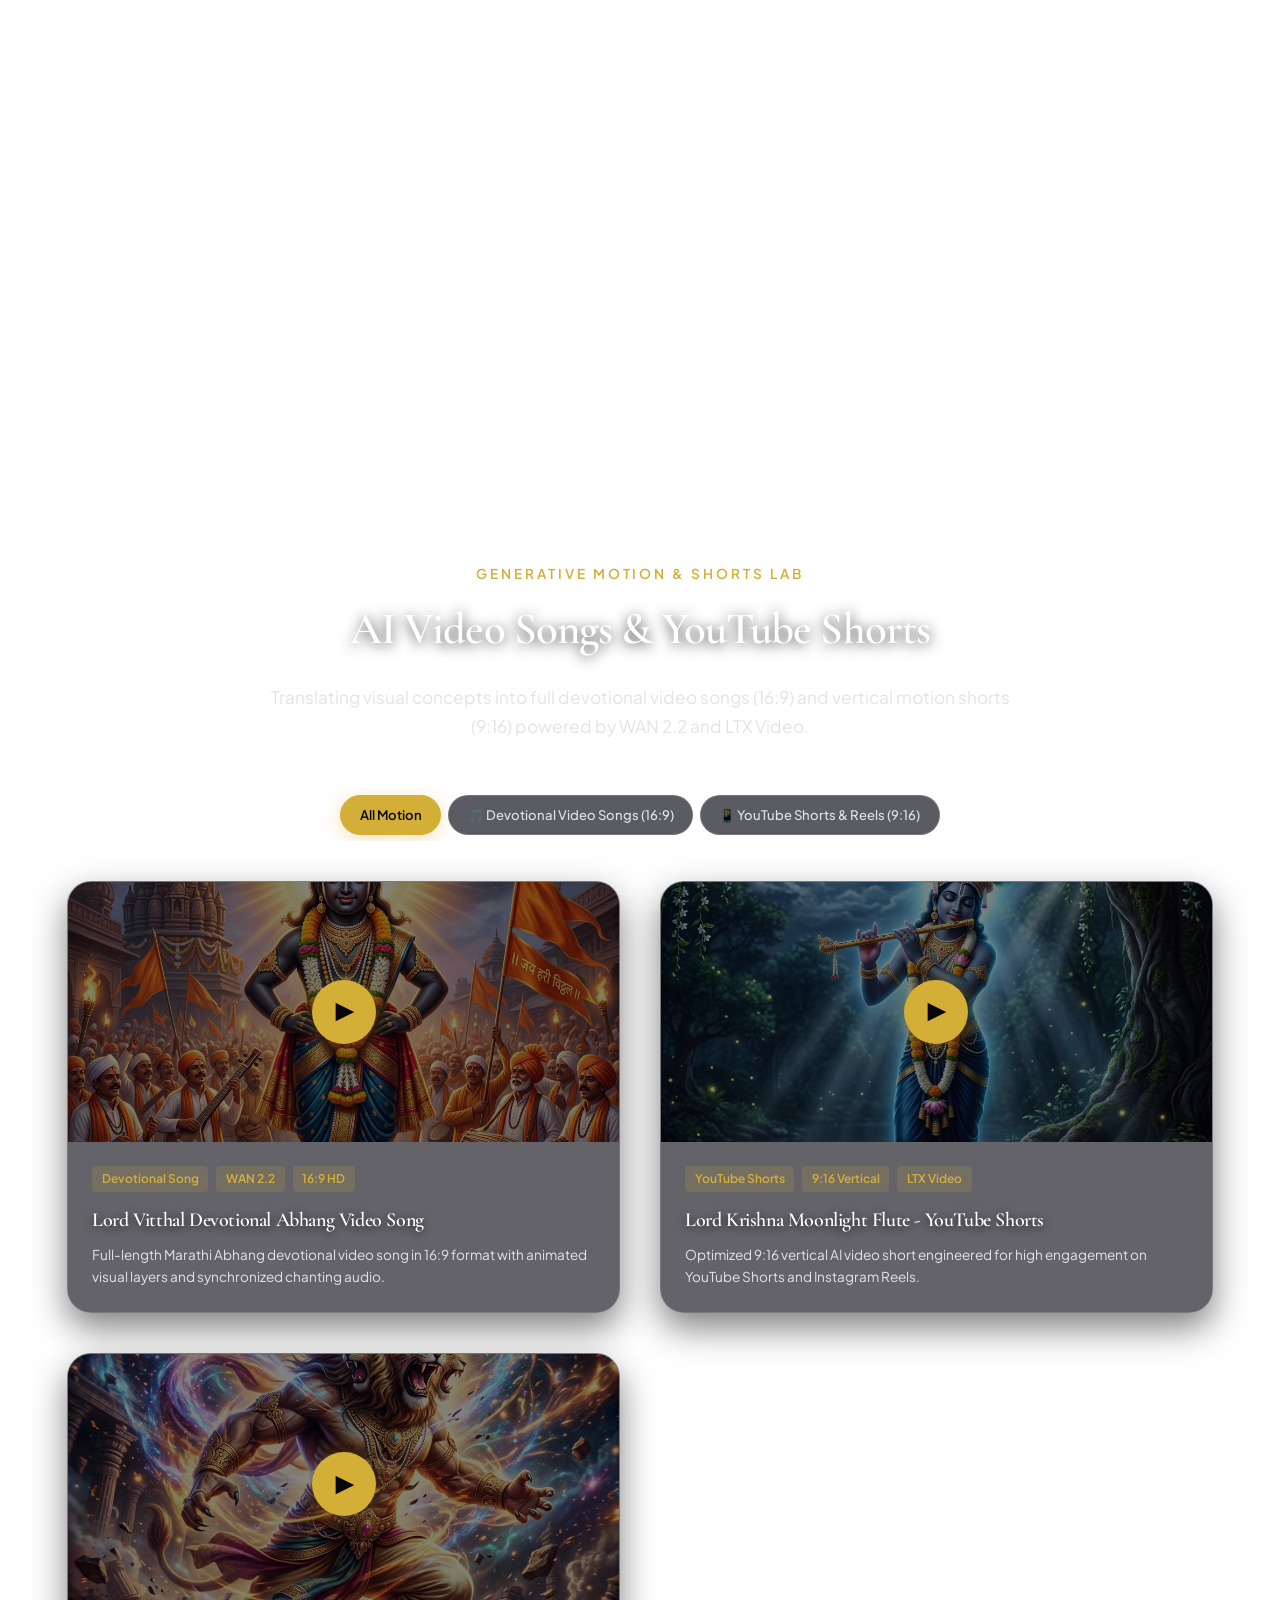
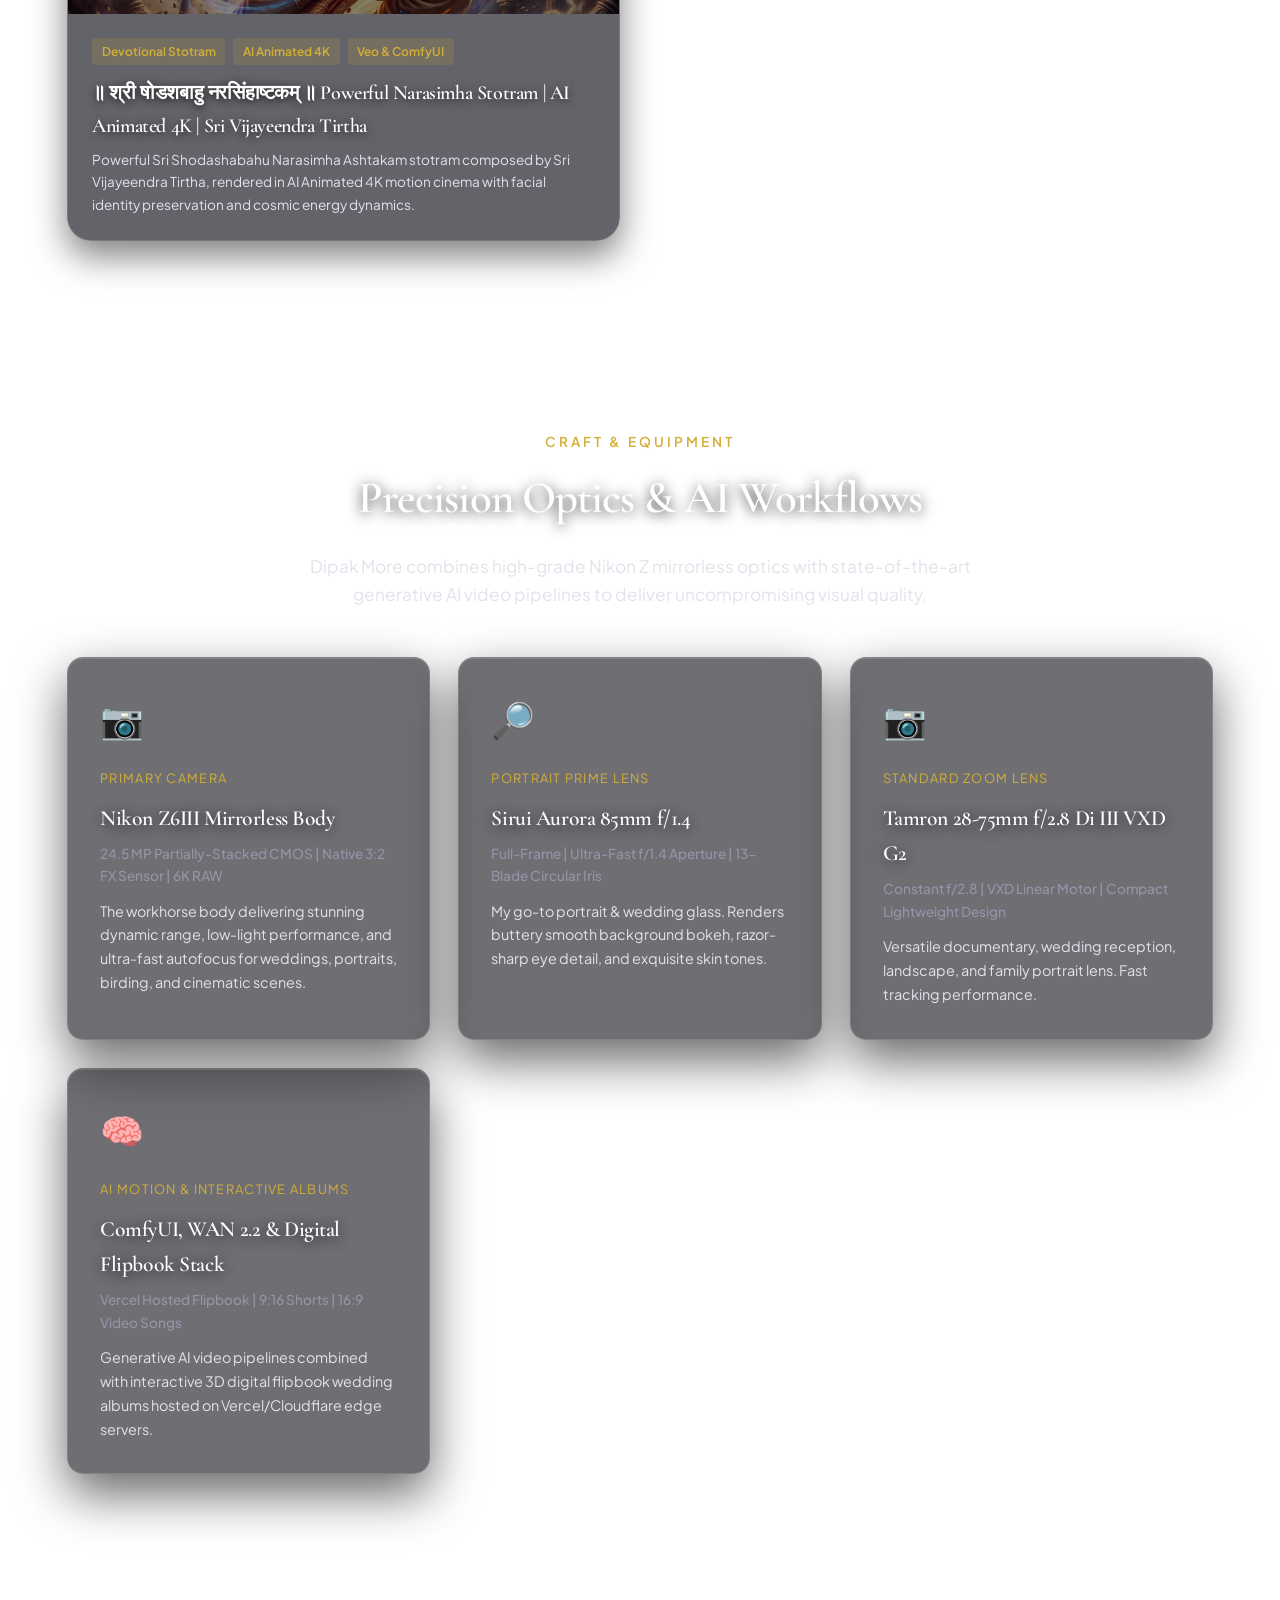
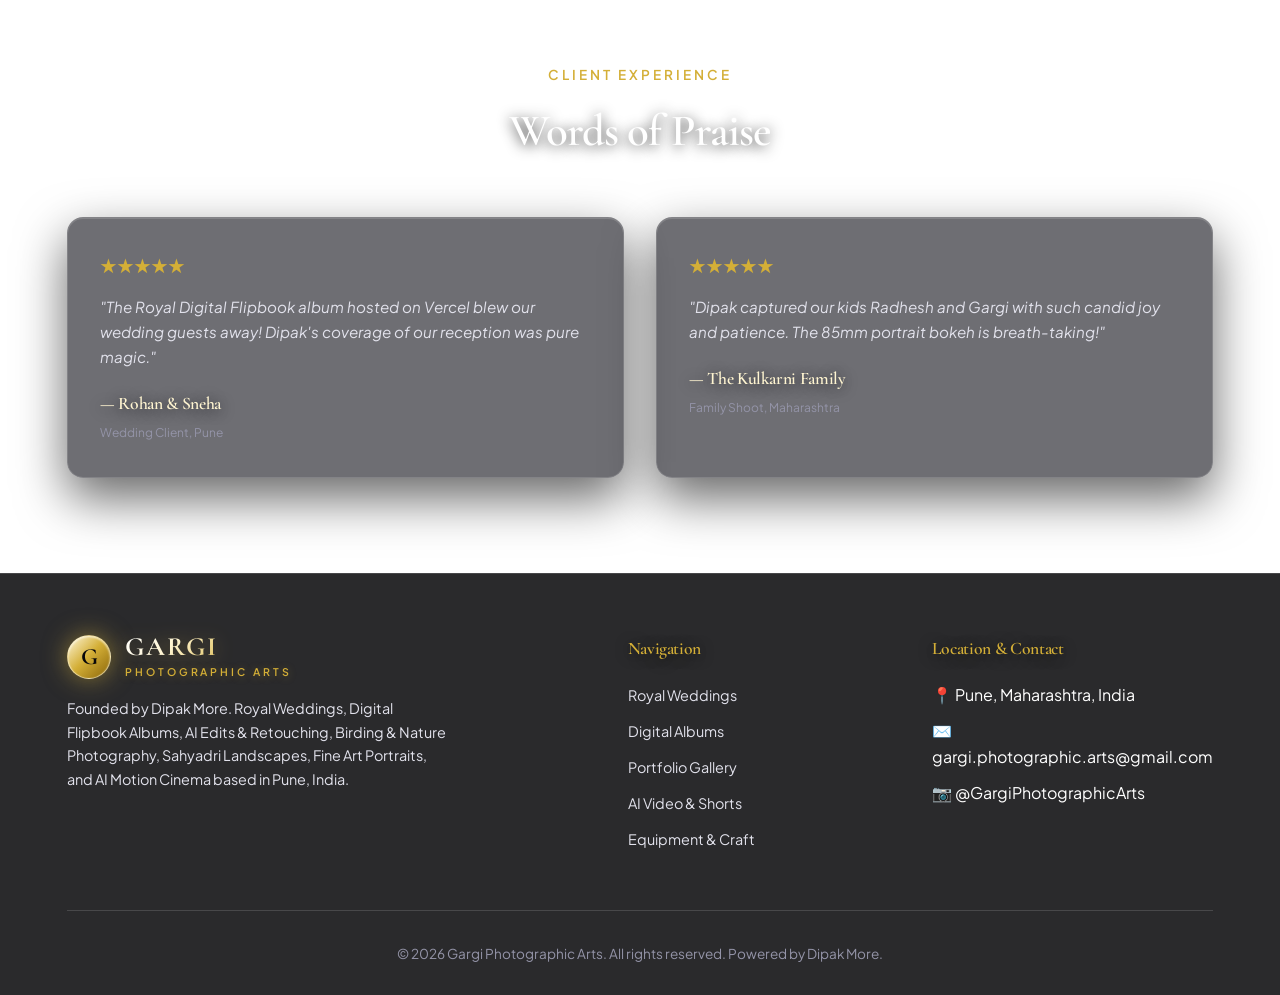
==== commit d51a20a6: "Fix: Perfectly balance optical horizontal & vertical grid gaps and lock PrintScreen capture defense " ====
--- a/index.html
+++ b/index.html
@@ -12,7 +12,7 @@
   <link href="https://fonts.googleapis.com/css2?family=Cormorant+Garamond:ital,wght@0,400;0,600;0,700;1,400&family=Plus+Jakarta+Sans:wght@300;400;500;600;700&display=swap" rel="stylesheet">
 
   <!-- Stylesheets -->
-  <link rel="stylesheet" href="css/style.css?v=11.5">
+  <link rel="stylesheet" href="css/style.css?v=12.0">
 
   <!-- GSAP Animation Engine -->
   <script src="https://cdnjs.cloudflare.com/ajax/libs/gsap/3.12.5/gsap.min.js" defer></script>
@@ -499,7 +499,7 @@
 
   <!-- Scripts -->
   <script src="js/gallery-data.js"></script>
-  <script src="js/image-protection.js" defer></script>
+  <script src="js/image-protection.js?v=12.0" defer></script>
   <script src="js/luxury-stardust-cursor.js" defer></script>
   <script src="js/audio-player.js" defer></script>
   <script src="js/main.js"></script>
--- a/css/style.css
+++ b/css/style.css
@@ -29,7 +29,8 @@
   --radius-md: 16px;
   --radius-lg: 24px;
   --radius-full: 9999px;
-  --gallery-gap: 1.5rem;
+  --gallery-gap-x: 1.15rem;
+  --gallery-gap-y: 1.6rem;
 
   --transition-fast: 0.2s cubic-bezier(0.16, 1, 0.3, 1);
   --transition-normal: 0.35s cubic-bezier(0.16, 1, 0.3, 1);
@@ -776,7 +777,7 @@
 /* MASONRY GALLERY GRID (PERFECTLY UNIFORM HORIZONTAL & VERTICAL GAPS) */
 .gallery-grid {
   column-count: 3;
-  column-gap: var(--gallery-gap, 1.5rem);
+  column-gap: var(--gallery-gap-x, 1.15rem);
   width: 100%;
 }
 
@@ -784,7 +785,7 @@
   break-inside: avoid;
   page-break-inside: avoid;
   -webkit-column-break-inside: avoid;
-  margin-bottom: var(--gallery-gap, 1.5rem);
+  margin-bottom: var(--gallery-gap-y, 1.6rem);
   display: inline-block;
   width: 100%;
   position: relative;
@@ -805,11 +806,11 @@
 @media (max-width: 992px) {
   .gallery-grid {
     column-count: 2;
-    column-gap: 1.25rem;
+    column-gap: 1.05rem;
   }
   .gallery-card,
   .museum-frame-card {
-    margin-bottom: 1.25rem;
+    margin-bottom: 1.35rem;
   }
 }
 
@@ -819,7 +820,7 @@
   }
   .gallery-card,
   .museum-frame-card {
-    margin-bottom: 1rem;
+    margin-bottom: 1.15rem;
   }
 }
 
@@ -1043,7 +1044,7 @@
   break-inside: avoid;
   page-break-inside: avoid;
   -webkit-column-break-inside: avoid;
-  margin-bottom: var(--gallery-gap, 1.5rem);
+  margin-bottom: var(--gallery-gap-y, 1.6rem);
   display: inline-block;
   width: 100%;
   position: relative;
@@ -1865,6 +1866,7 @@
   opacity: 1 !important;
   visibility: visible !important;
   pointer-events: auto !important;
+  transition: none !important;
 }
 
 /* Frosted luxury blur on all photos, modals, and zoomed lightbox images during capture/defocus states */
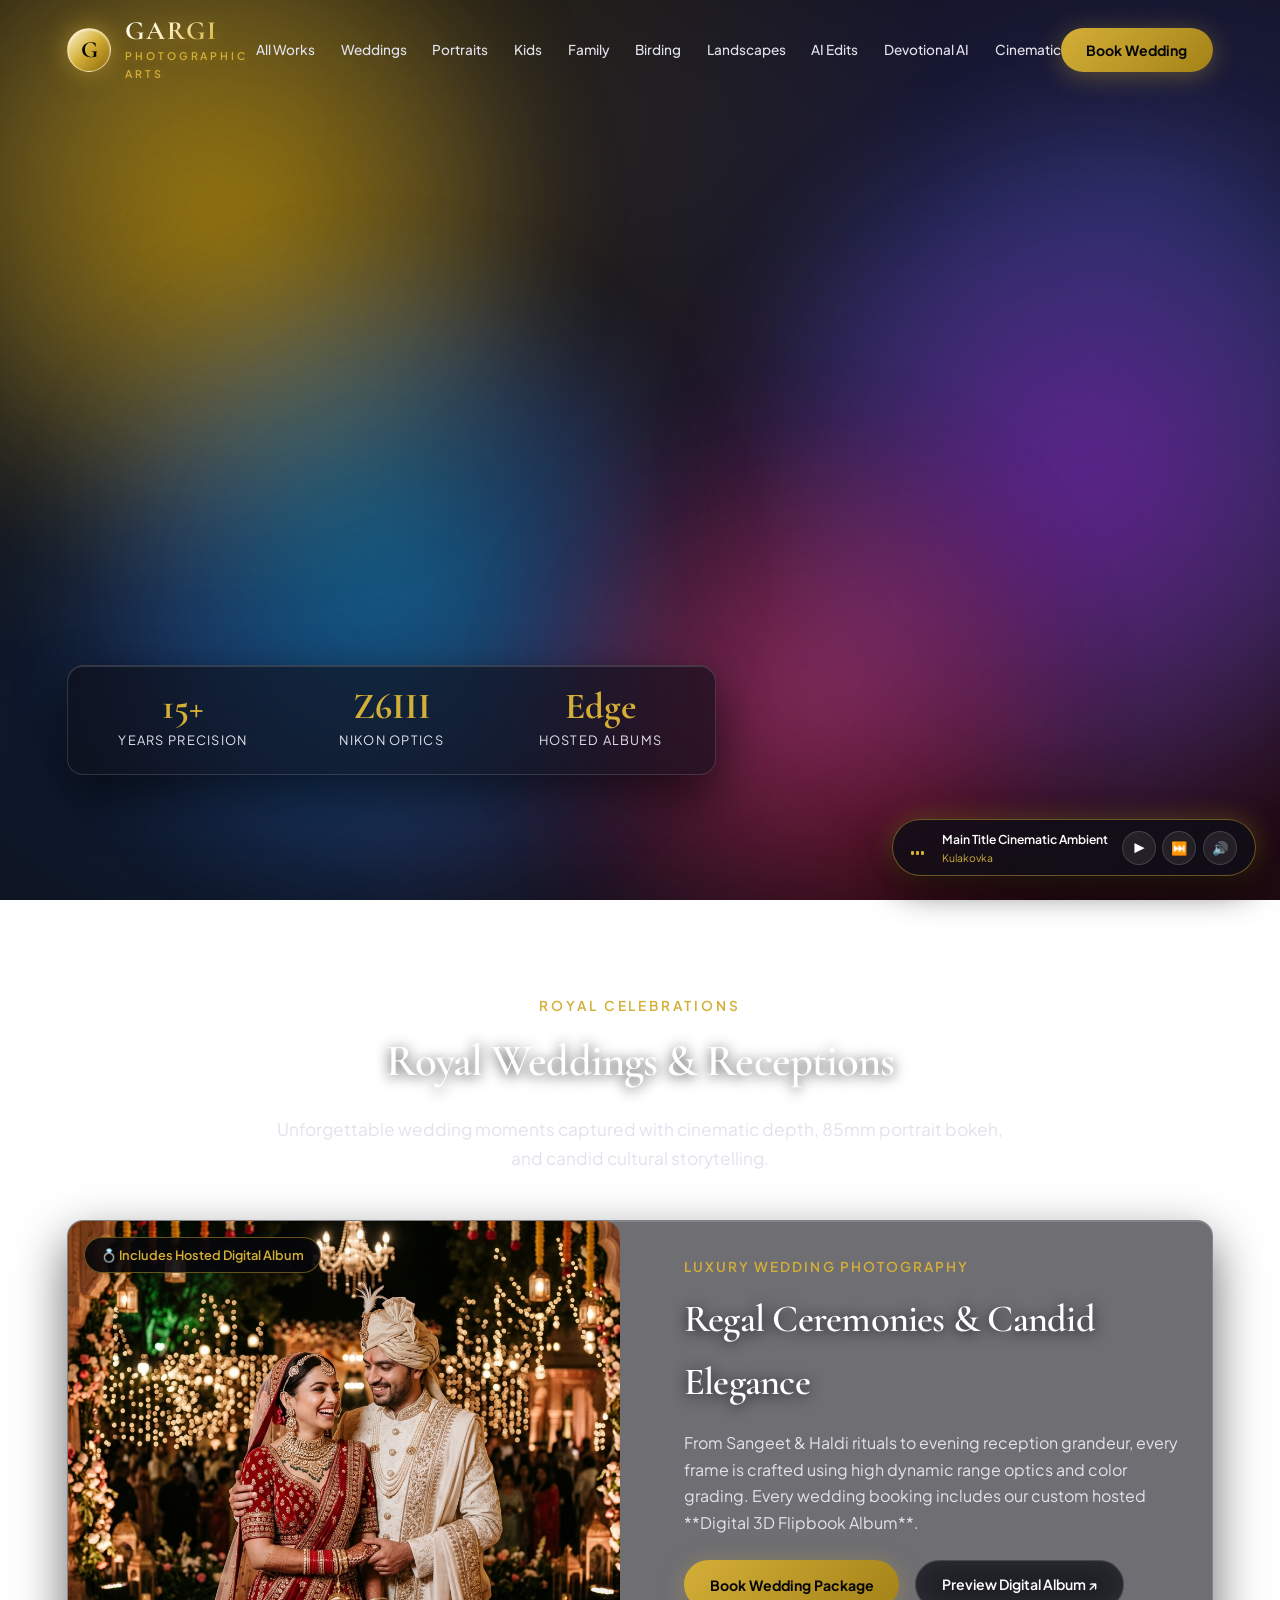
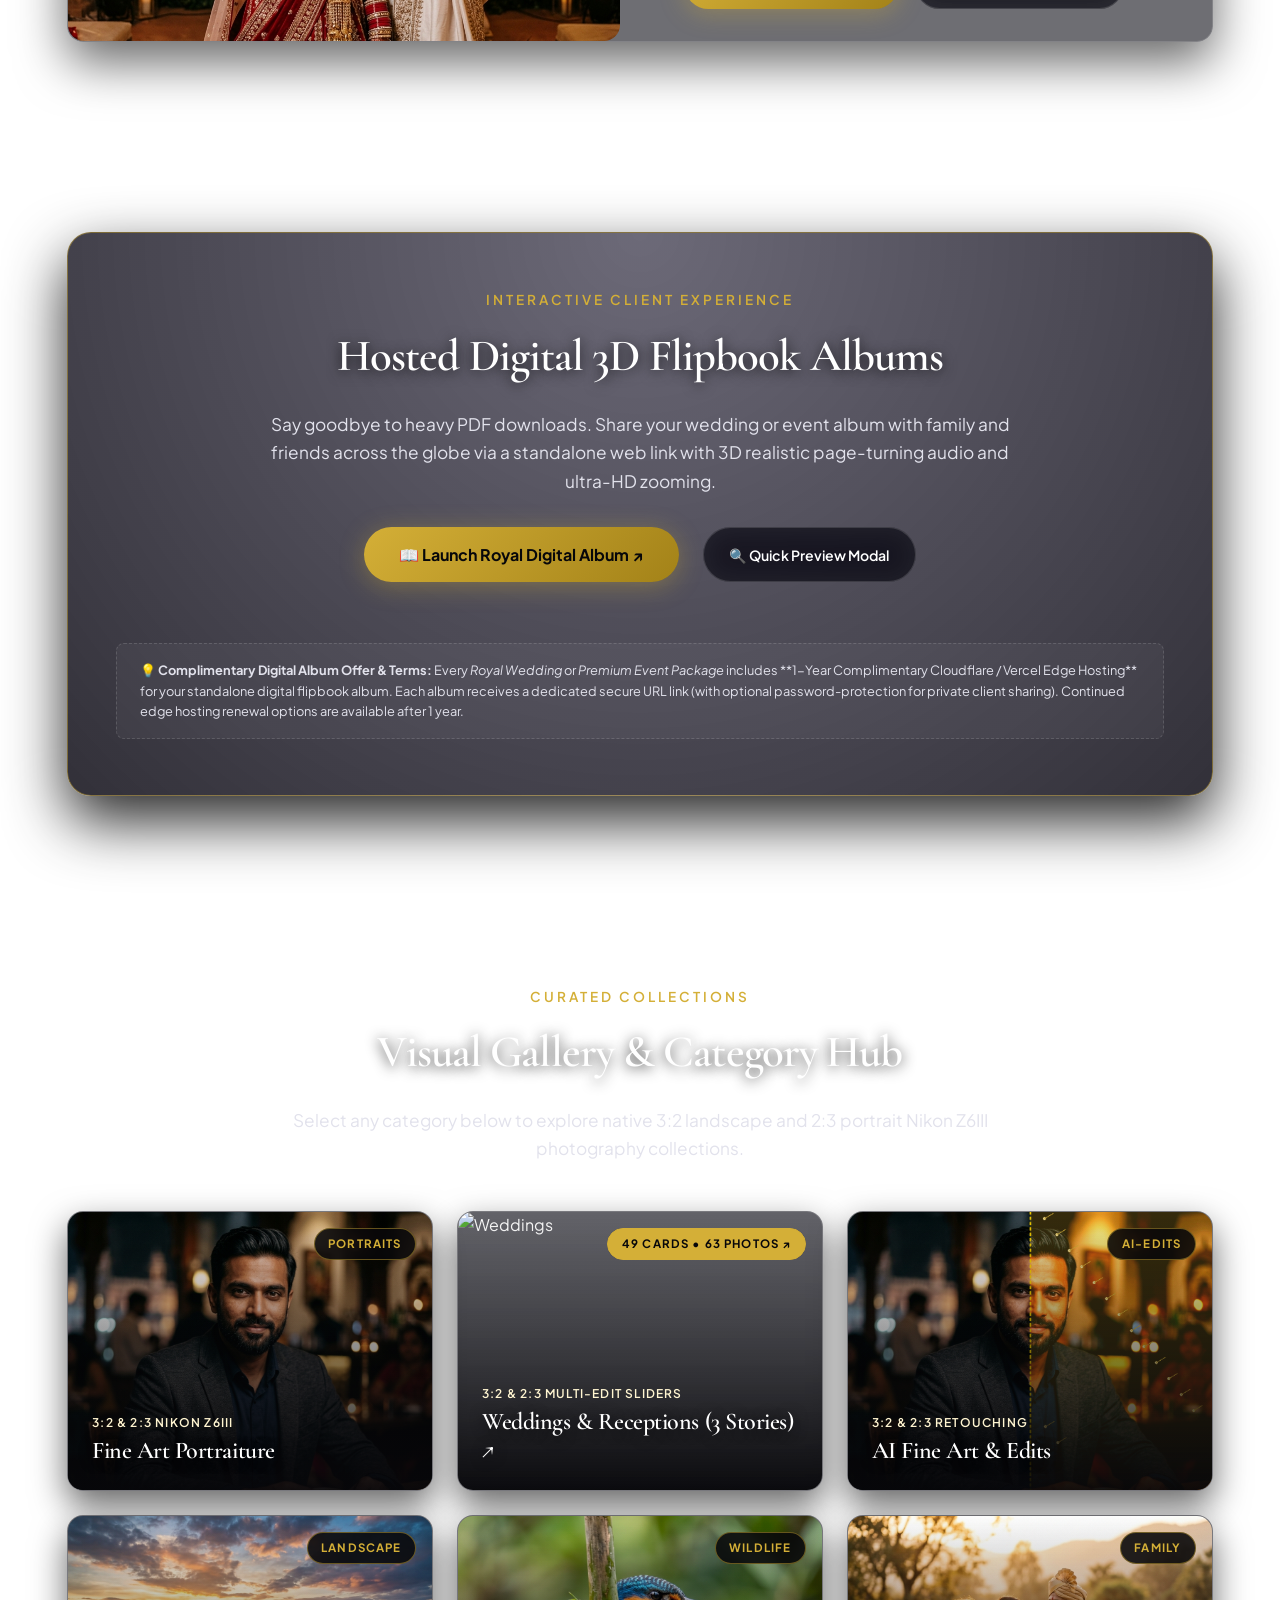
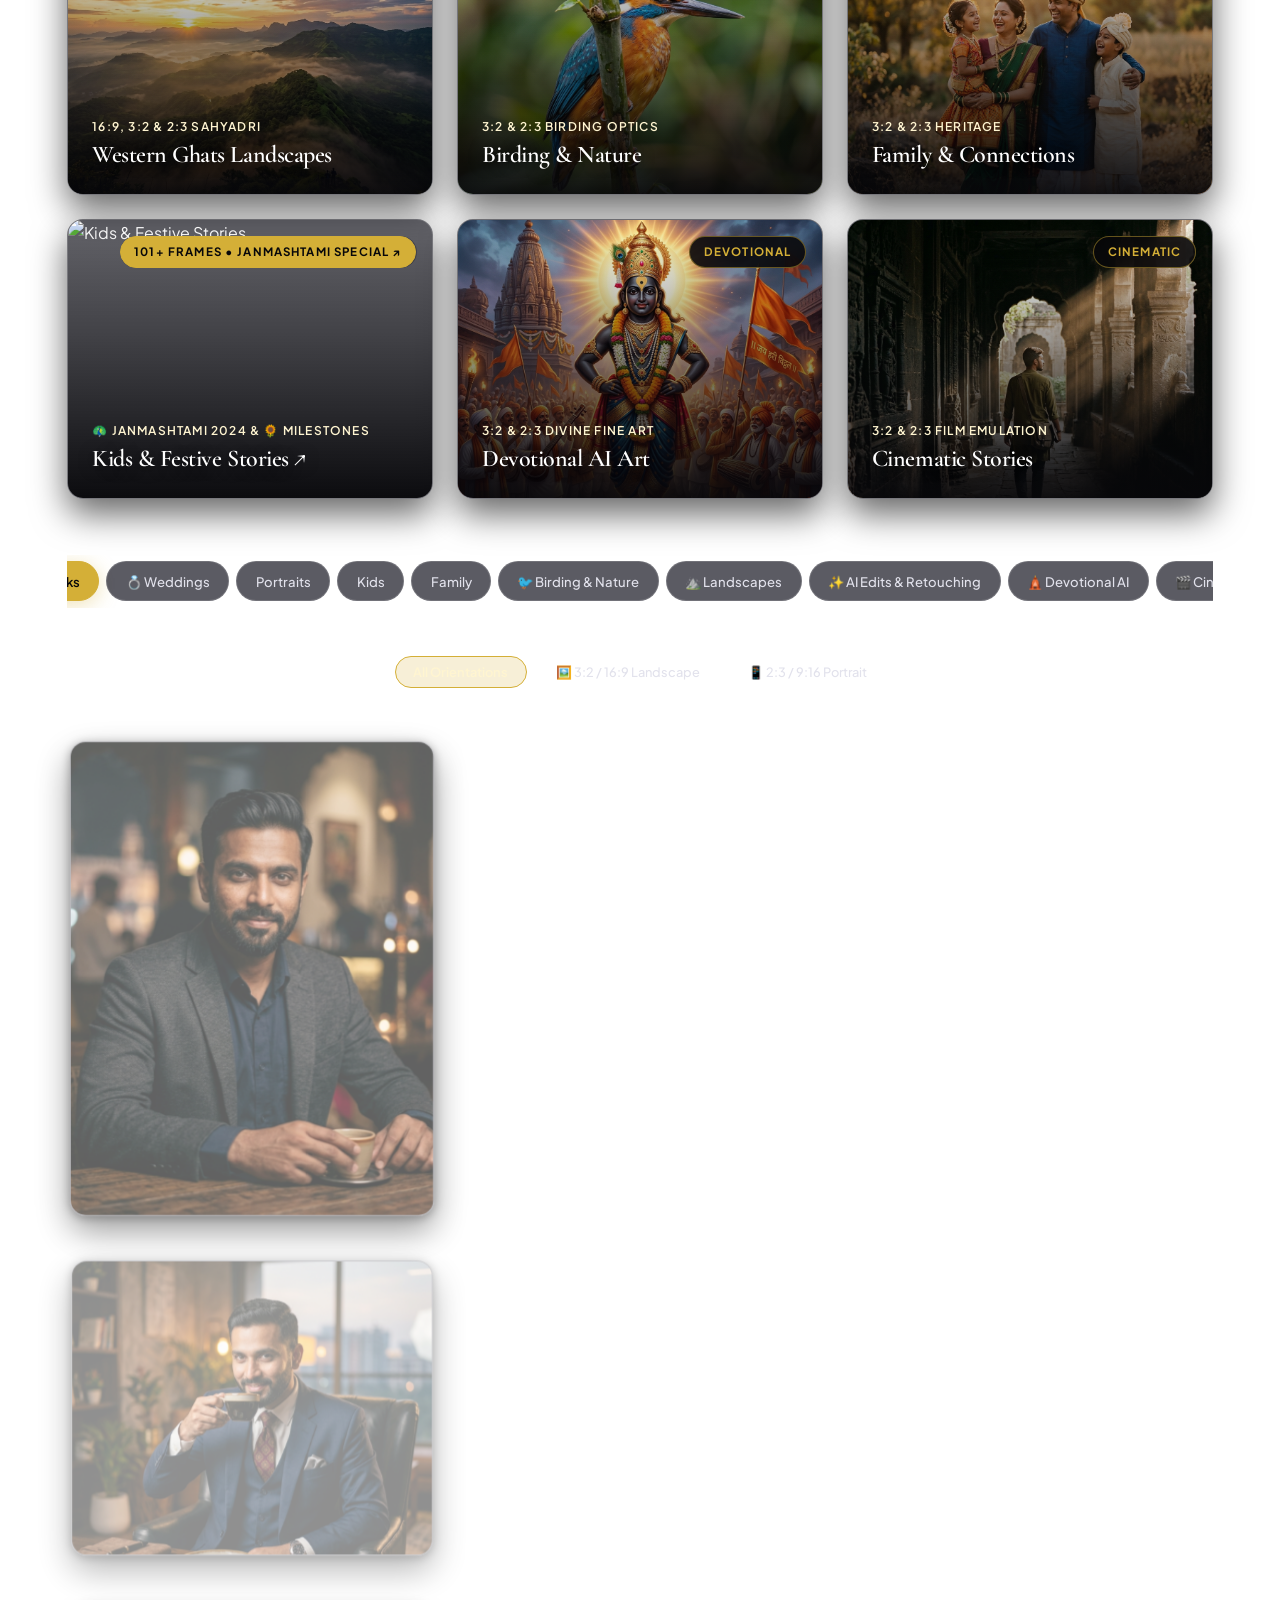
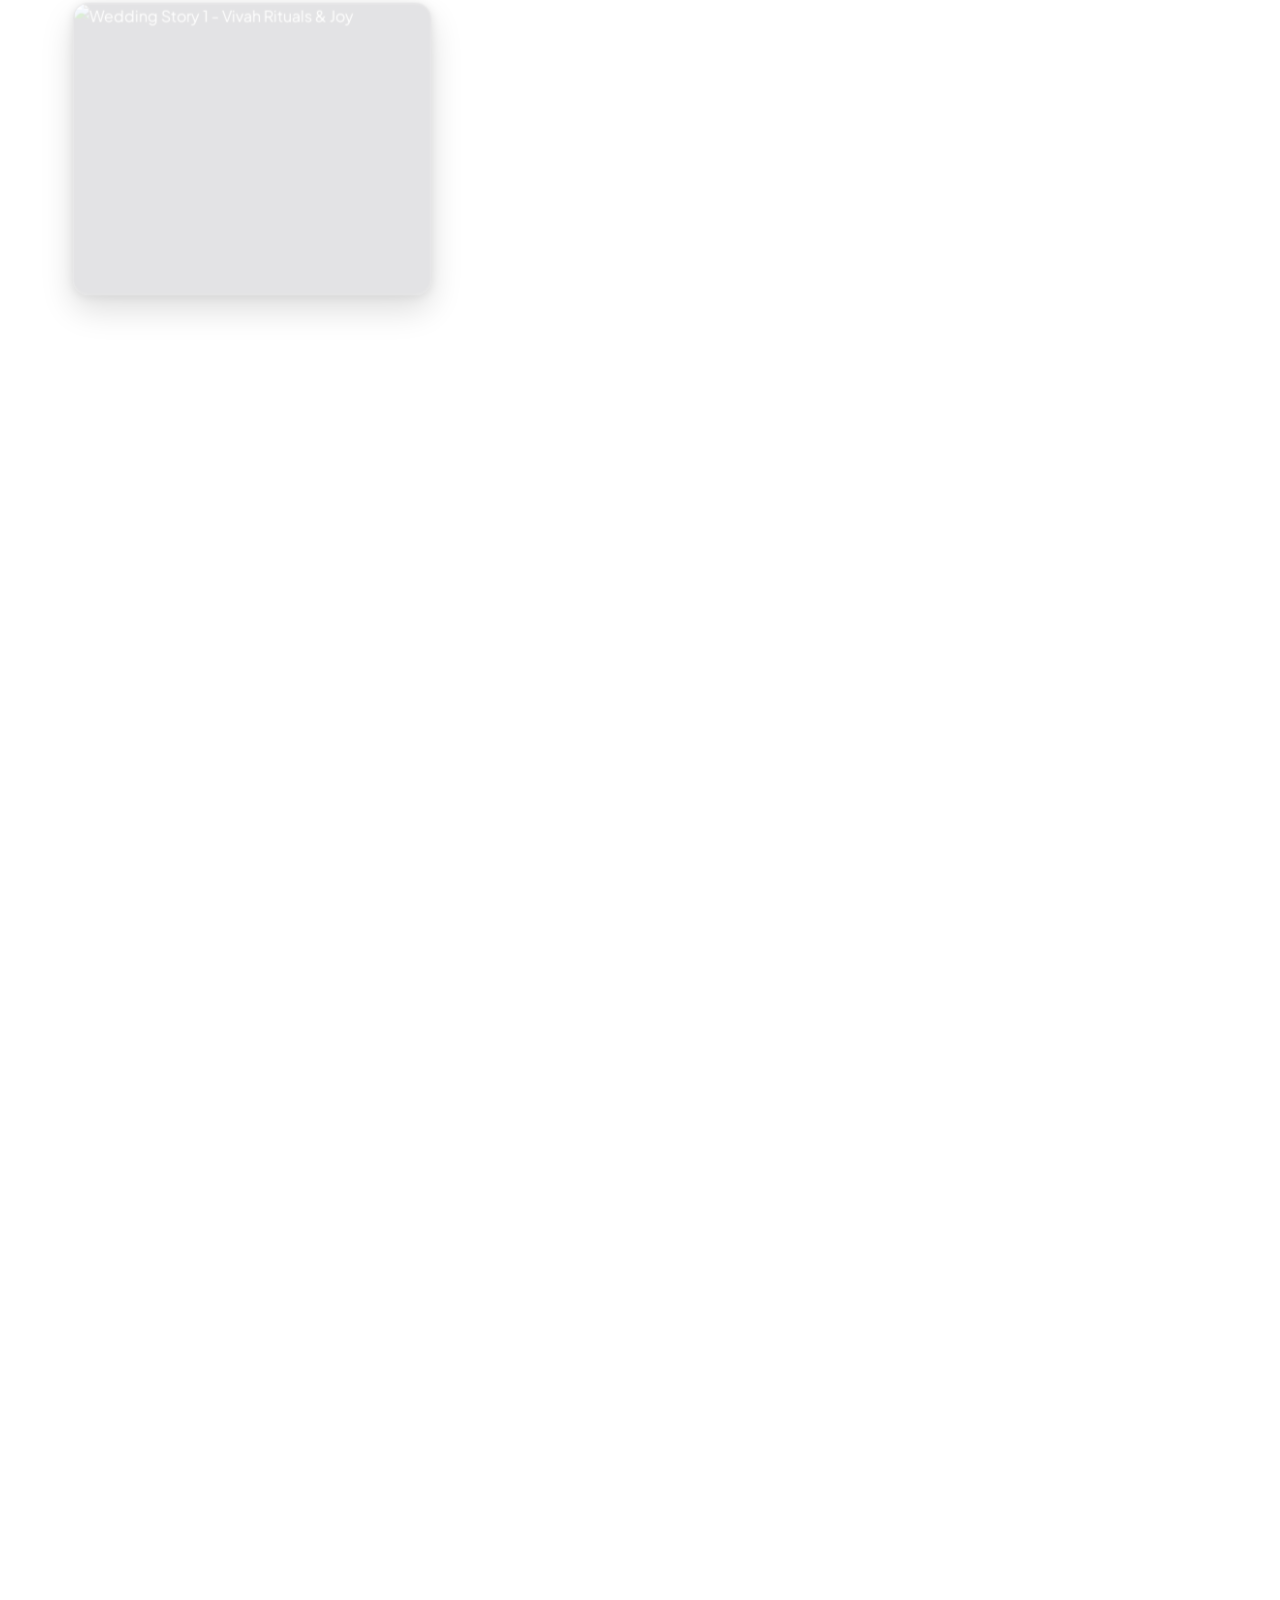
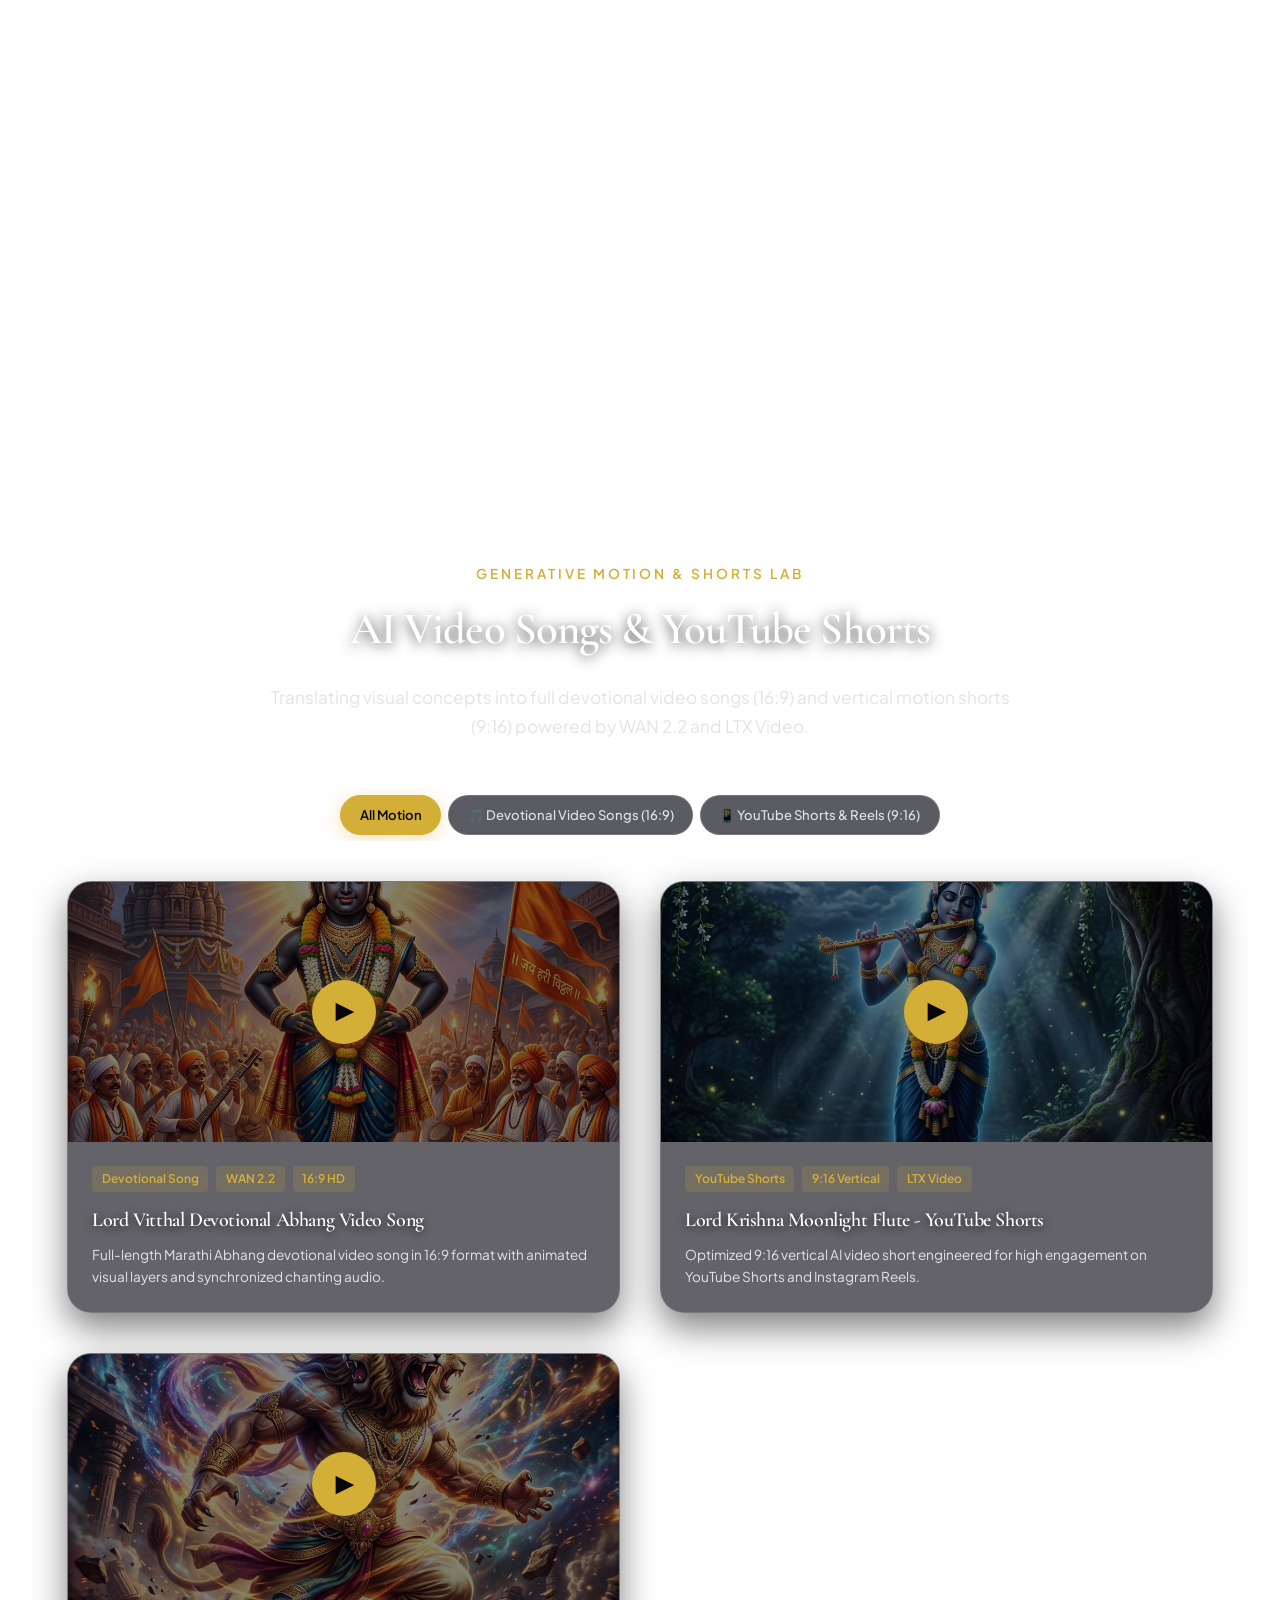
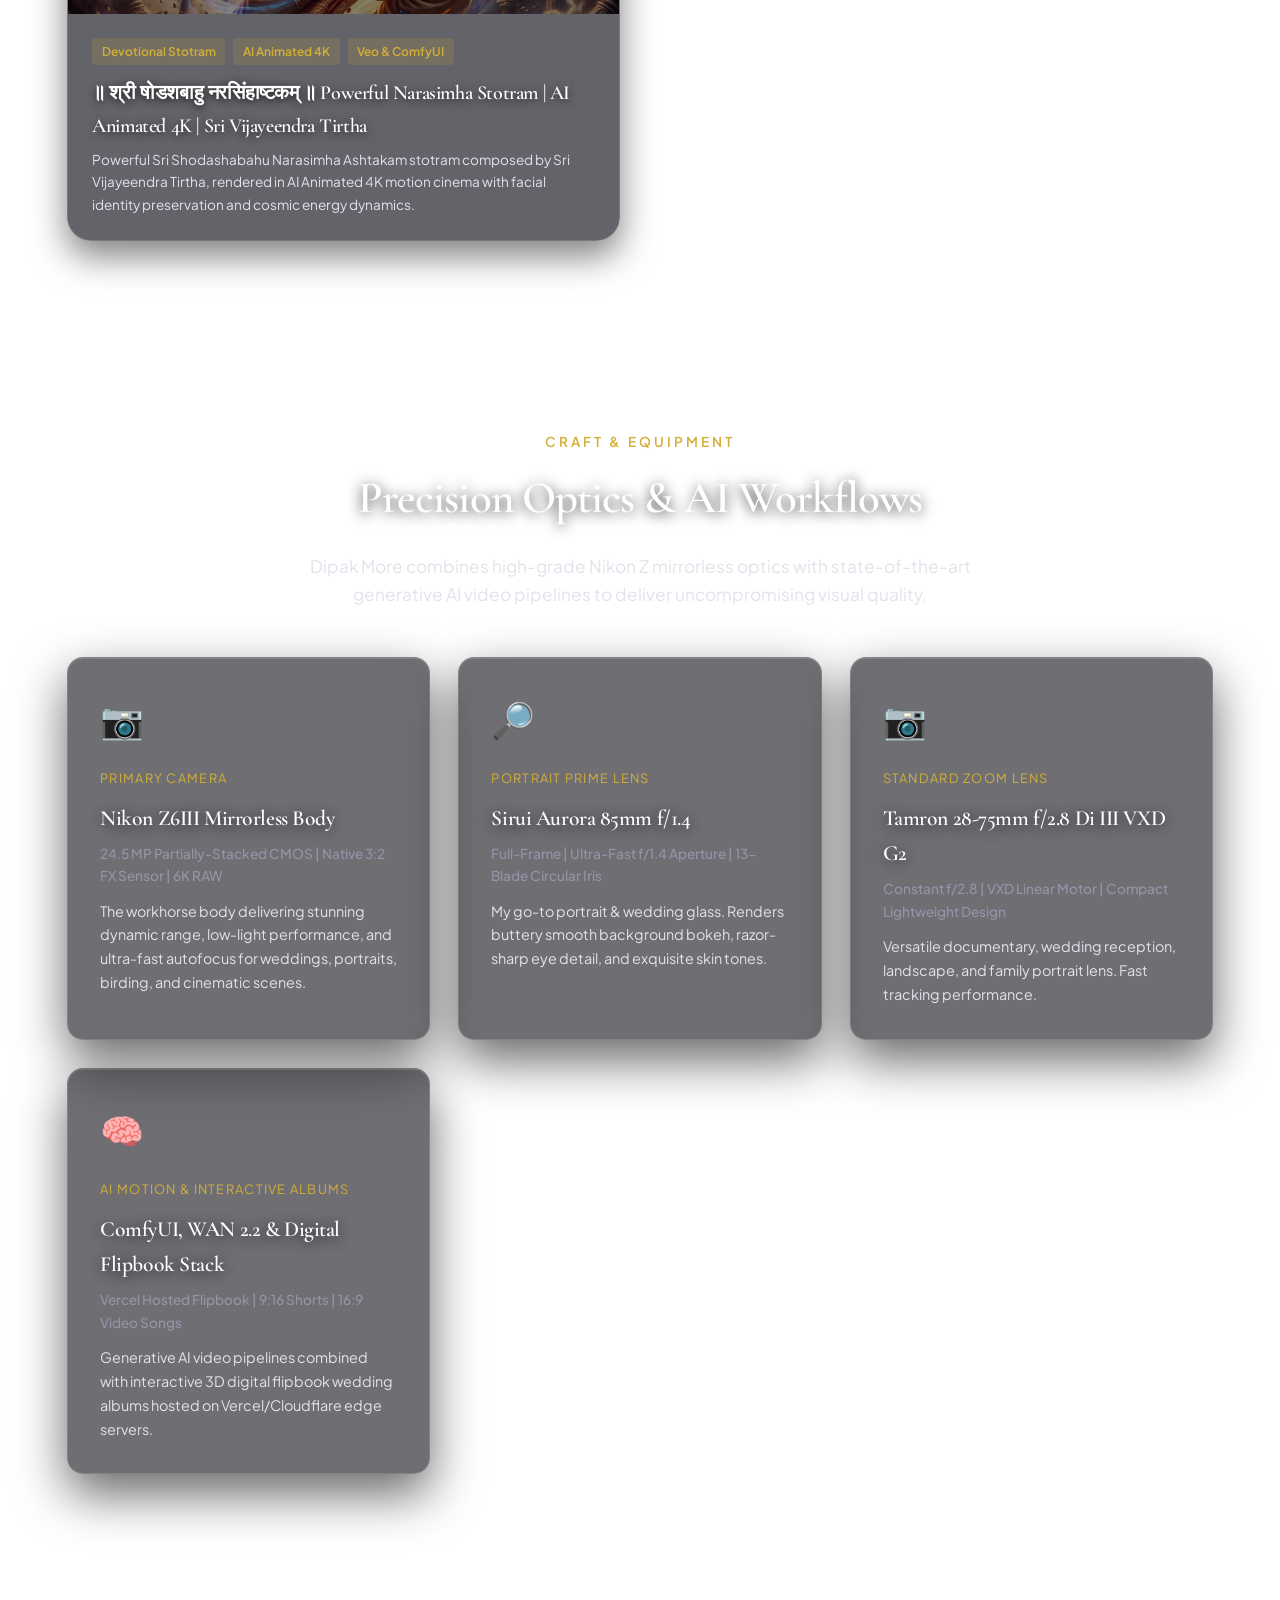
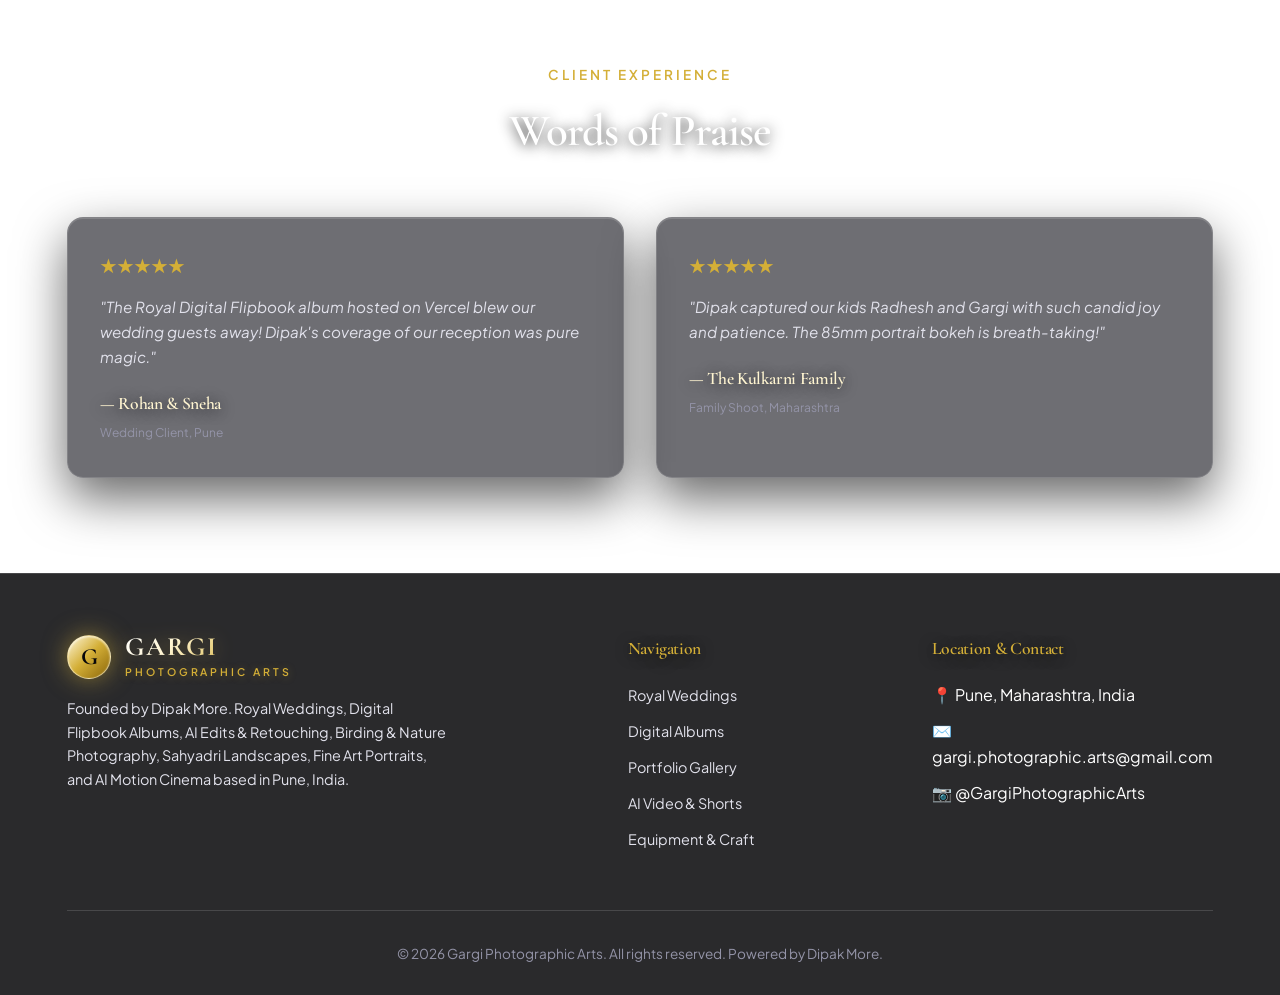
==== commit 67a0e065: "feat(kids-gallery): add Krishna Janmashtami 2024 collection (65 frames) with Peacock Feather theme" ====
--- a/index.html
+++ b/index.html
@@ -224,11 +224,11 @@
         </div>
 
         <div class="category-tile" onclick="window.location.href='kids-gallery.html'">
-          <img src="assets/images/kids/kid (1).jpg" alt="Kids" class="category-tile-img">
-          <span class="category-tile-badge" style="border-color: var(--gold-primary); background: var(--gold-primary); color: #07070A;">41 CLICKS • 50 FRAMES ↗</span>
-          <div class="category-tile-overlay">
-            <span class="category-tile-ratio">3:2 & 2:3 Dedicated Sub-Gallery</span>
-            <h3 class="category-tile-title">Kids & Milestones (50 Frames) ↗</h3>
+          <img src="assets/images/kids/janmashtami/DSC_0750.jpg" alt="Kids & Festive Stories" class="category-tile-img">
+          <span class="category-tile-badge" style="border-color: var(--gold-primary); background: var(--gold-primary); color: #07070A;">101+ FRAMES • JANMASHTAMI SPECIAL ↗</span>
+          <div class="category-tile-overlay">
+            <span class="category-tile-ratio">🦚 Janmashtami 2024 & 🌻 Milestones</span>
+            <h3 class="category-tile-title">Kids & Festive Stories ↗</h3>
           </div>
         </div>
 
--- a/css/style.css
+++ b/css/style.css
@@ -899,6 +899,141 @@
   text-transform: uppercase;
   letter-spacing: 0.05em;
   z-index: 2;
+}
+
+.variant-badge-tag {
+  position: absolute;
+  top: 1rem;
+  left: 1rem;
+  padding: 0.35rem 0.85rem;
+  background: rgba(7, 7, 10, 0.88);
+  backdrop-filter: blur(10px);
+  -webkit-backdrop-filter: blur(10px);
+  border: 1px solid var(--border-gold);
+  border-radius: var(--radius-full);
+  color: var(--gold-light);
+  font-size: 0.72rem;
+  font-weight: 600;
+  letter-spacing: 0.05em;
+  z-index: 5;
+  box-shadow: 0 4px 15px rgba(0, 0, 0, 0.5);
+  pointer-events: none;
+}
+
+.variant-slider-controls {
+  position: absolute;
+  top: 50%;
+  left: 0;
+  right: 0;
+  transform: translateY(-50%);
+  display: flex;
+  justify-content: space-between;
+  padding: 0 0.75rem;
+  opacity: 0;
+  visibility: hidden;
+  transition: opacity 0.3s ease, visibility 0.3s ease;
+  z-index: 6;
+  pointer-events: none;
+}
+
+.gallery-card:hover .variant-slider-controls,
+.museum-frame-card:hover .variant-slider-controls {
+  opacity: 1;
+  visibility: visible;
+}
+
+.variant-nav-btn {
+  width: 32px;
+  height: 32px;
+  border-radius: 50%;
+  background: rgba(10, 9, 20, 0.88);
+  backdrop-filter: blur(10px);
+  -webkit-backdrop-filter: blur(10px);
+  border: 1px solid rgba(212, 175, 55, 0.7);
+  color: var(--gold-primary);
+  display: flex;
+  align-items: center;
+  justify-content: center;
+  cursor: pointer;
+  pointer-events: auto;
+  transition: all 0.25s cubic-bezier(0.165, 0.84, 0.44, 1);
+  box-shadow: 0 4px 12px rgba(0, 0, 0, 0.6);
+  padding: 0;
+}
+
+.variant-nav-btn:hover {
+  background: var(--gold-primary);
+  color: #0A0914;
+  border-color: #FFFFFF;
+  transform: scale(1.15);
+  box-shadow: 0 0 15px rgba(212, 175, 55, 0.8);
+}
+
+/* ==========================================================================
+   PEACOCK FEATHER (*MAYUR PANKH*) LUMINOUS GLASS THEME (KRISHNA JANMASHTAMI)
+   ========================================================================== */
+.peacock-card-glow {
+  border: 1.5px solid rgba(0, 168, 150, 0.32) !important;
+}
+
+.peacock-card-glow:hover {
+  border-color: rgba(0, 168, 150, 0.85) !important;
+  box-shadow: 0 30px 70px rgba(0, 0, 0, 0.85), 0 0 35px rgba(0, 168, 150, 0.45), inset 0 1px 2px rgba(255, 255, 255, 0.4) !important;
+}
+
+.peacock-tag-badge {
+  position: absolute;
+  top: 1rem;
+  right: 1rem;
+  padding: 0.35rem 0.85rem;
+  background: linear-gradient(135deg, rgba(0, 168, 150, 0.92) 0%, rgba(13, 94, 85, 0.92) 100%);
+  backdrop-filter: blur(12px);
+  -webkit-backdrop-filter: blur(12px);
+  border: 1px solid rgba(255, 235, 150, 0.6);
+  border-radius: var(--radius-full);
+  color: #FFFFFF;
+  font-size: 0.72rem;
+  font-weight: 700;
+  letter-spacing: 0.06em;
+  z-index: 5;
+  box-shadow: 0 4px 15px rgba(0, 0, 0, 0.5), 0 0 12px rgba(0, 168, 150, 0.5);
+  pointer-events: none;
+}
+
+.milestone-tag-badge {
+  position: absolute;
+  top: 1rem;
+  right: 1rem;
+  padding: 0.35rem 0.85rem;
+  background: rgba(7, 7, 10, 0.88);
+  backdrop-filter: blur(10px);
+  -webkit-backdrop-filter: blur(10px);
+  border: 1px solid var(--border-gold);
+  border-radius: var(--radius-full);
+  color: var(--gold-light);
+  font-size: 0.72rem;
+  font-weight: 600;
+  letter-spacing: 0.05em;
+  z-index: 5;
+  box-shadow: 0 4px 15px rgba(0, 0, 0, 0.5);
+  pointer-events: none;
+}
+
+/* Lightbox Peacock Feather Theme Active */
+.modal-backdrop.peacock-theme-active {
+  background: radial-gradient(circle at 50% 30%, rgba(0, 168, 150, 0.32) 0%, rgba(15, 12, 35, 0.92) 55%, rgba(6, 6, 10, 0.96) 100%) !important;
+}
+
+.modal-backdrop.peacock-theme-active .modal-content {
+  border: 1.5px solid rgba(0, 168, 150, 0.5) !important;
+  box-shadow: 0 30px 90px rgba(0, 0, 0, 0.85), 0 0 50px rgba(0, 168, 150, 0.3), inset 0 1px 2px rgba(255, 255, 255, 0.5) !important;
+}
+
+.modal-backdrop.peacock-theme-active .modal-close-btn:hover {
+  background: #00A896 !important;
+  border-color: #FFFFFF !important;
+  color: #FFFFFF !important;
+  box-shadow: 0 0 20px rgba(0, 168, 150, 0.9) !important;
 }
 
 /* 3x3 VISUAL CATEGORY HUB GRID (Inspired by Reference Design) */
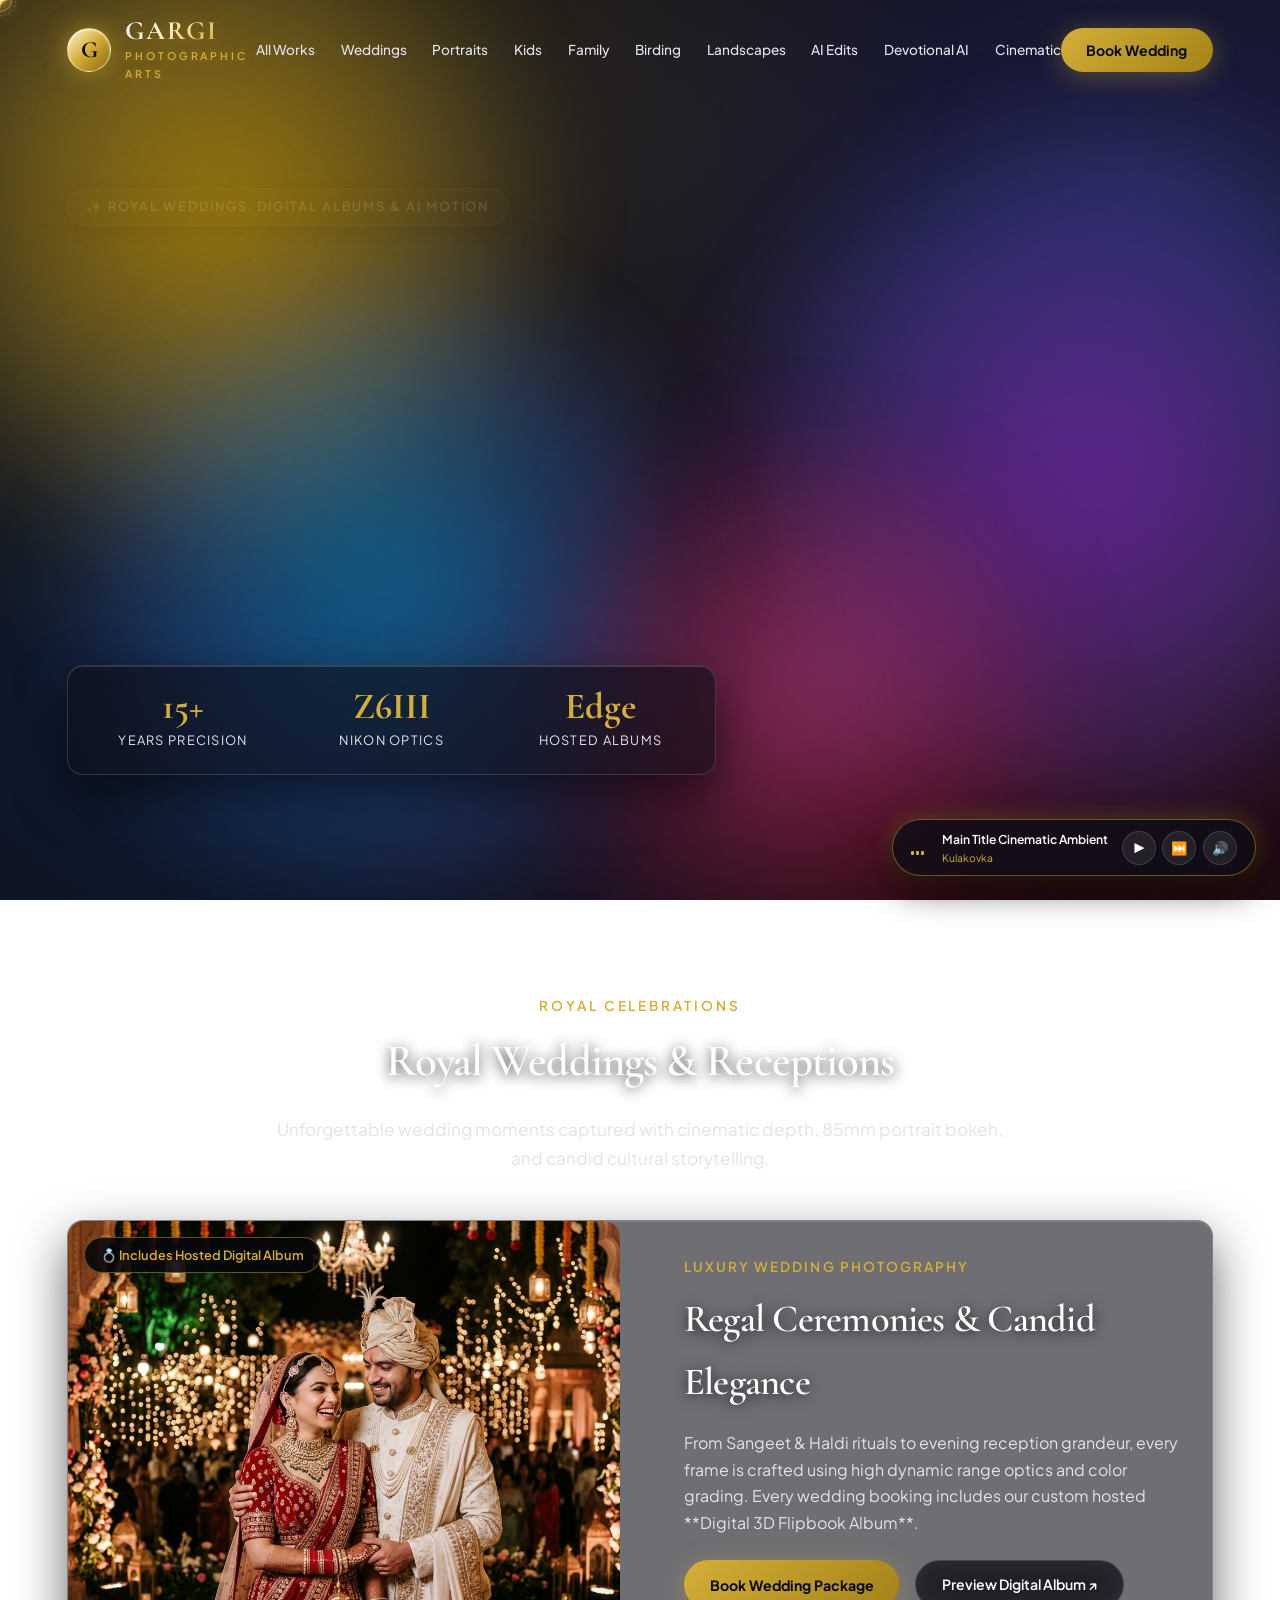
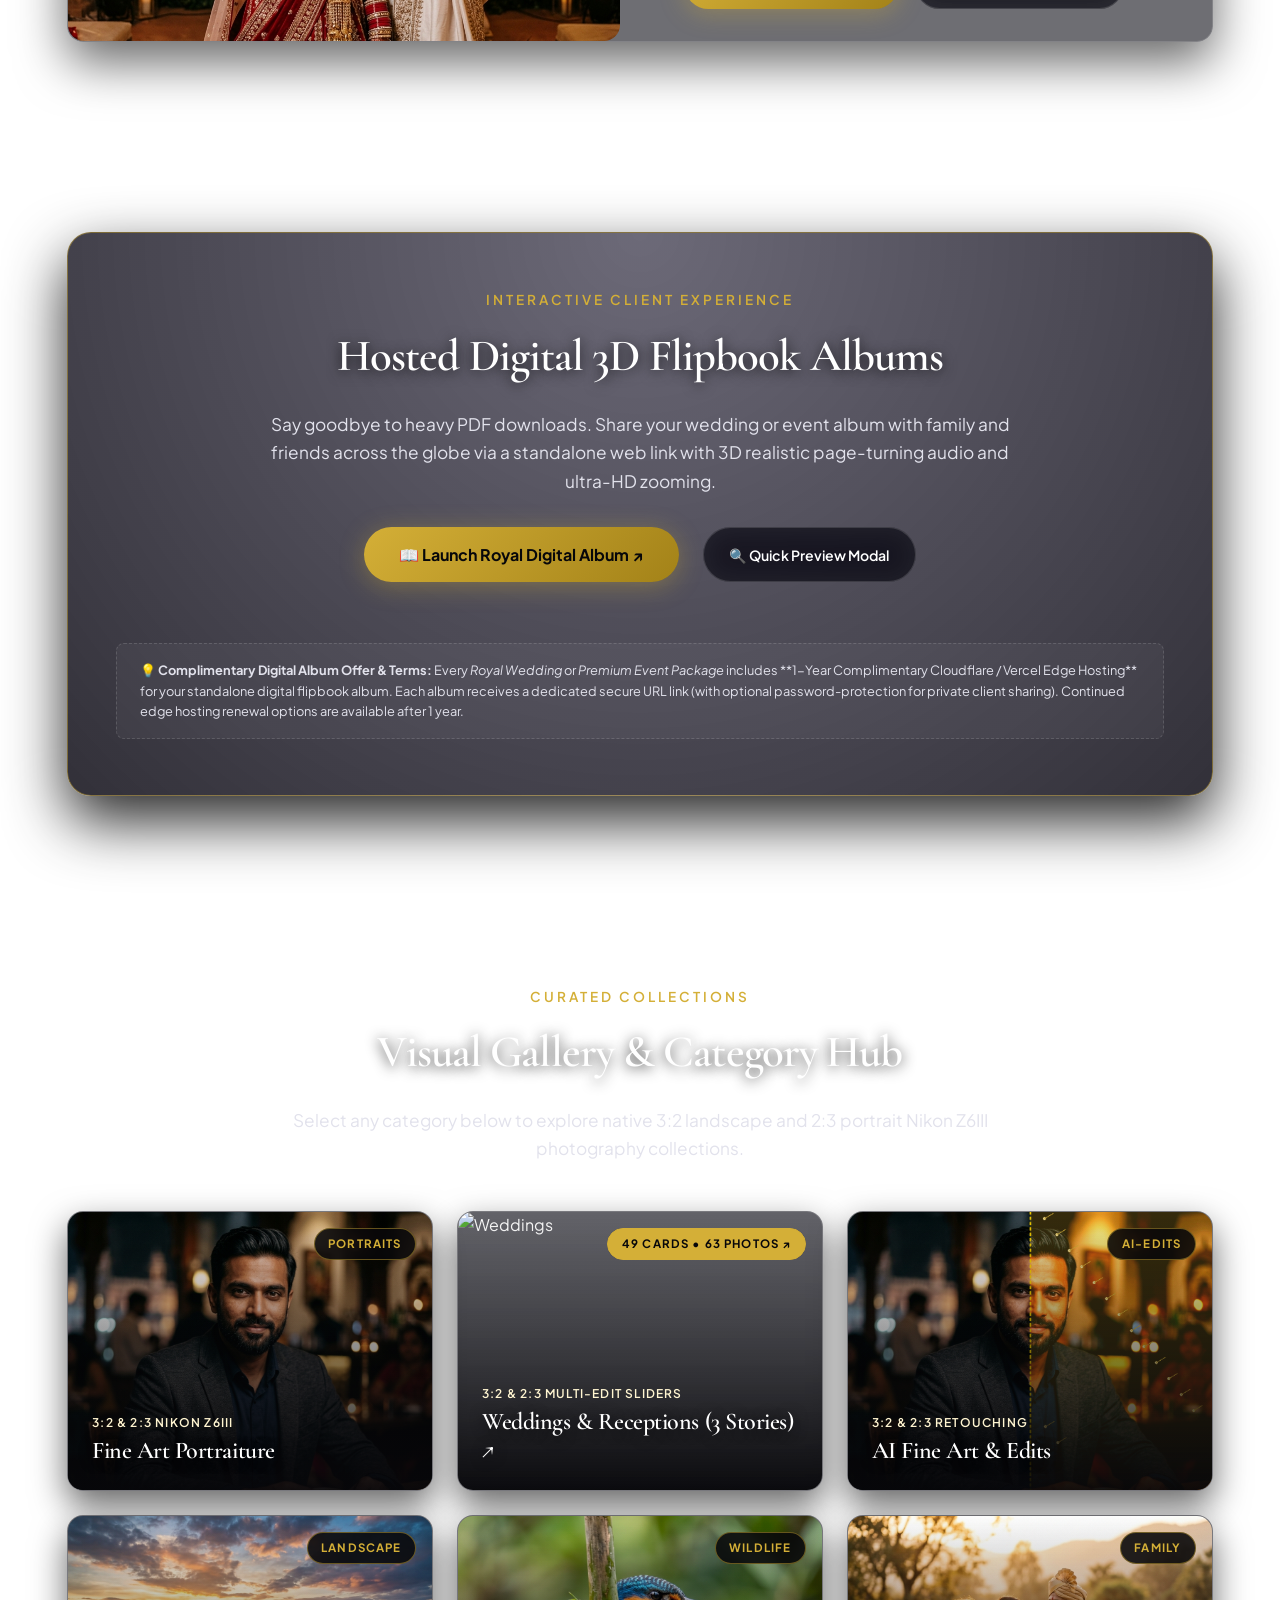
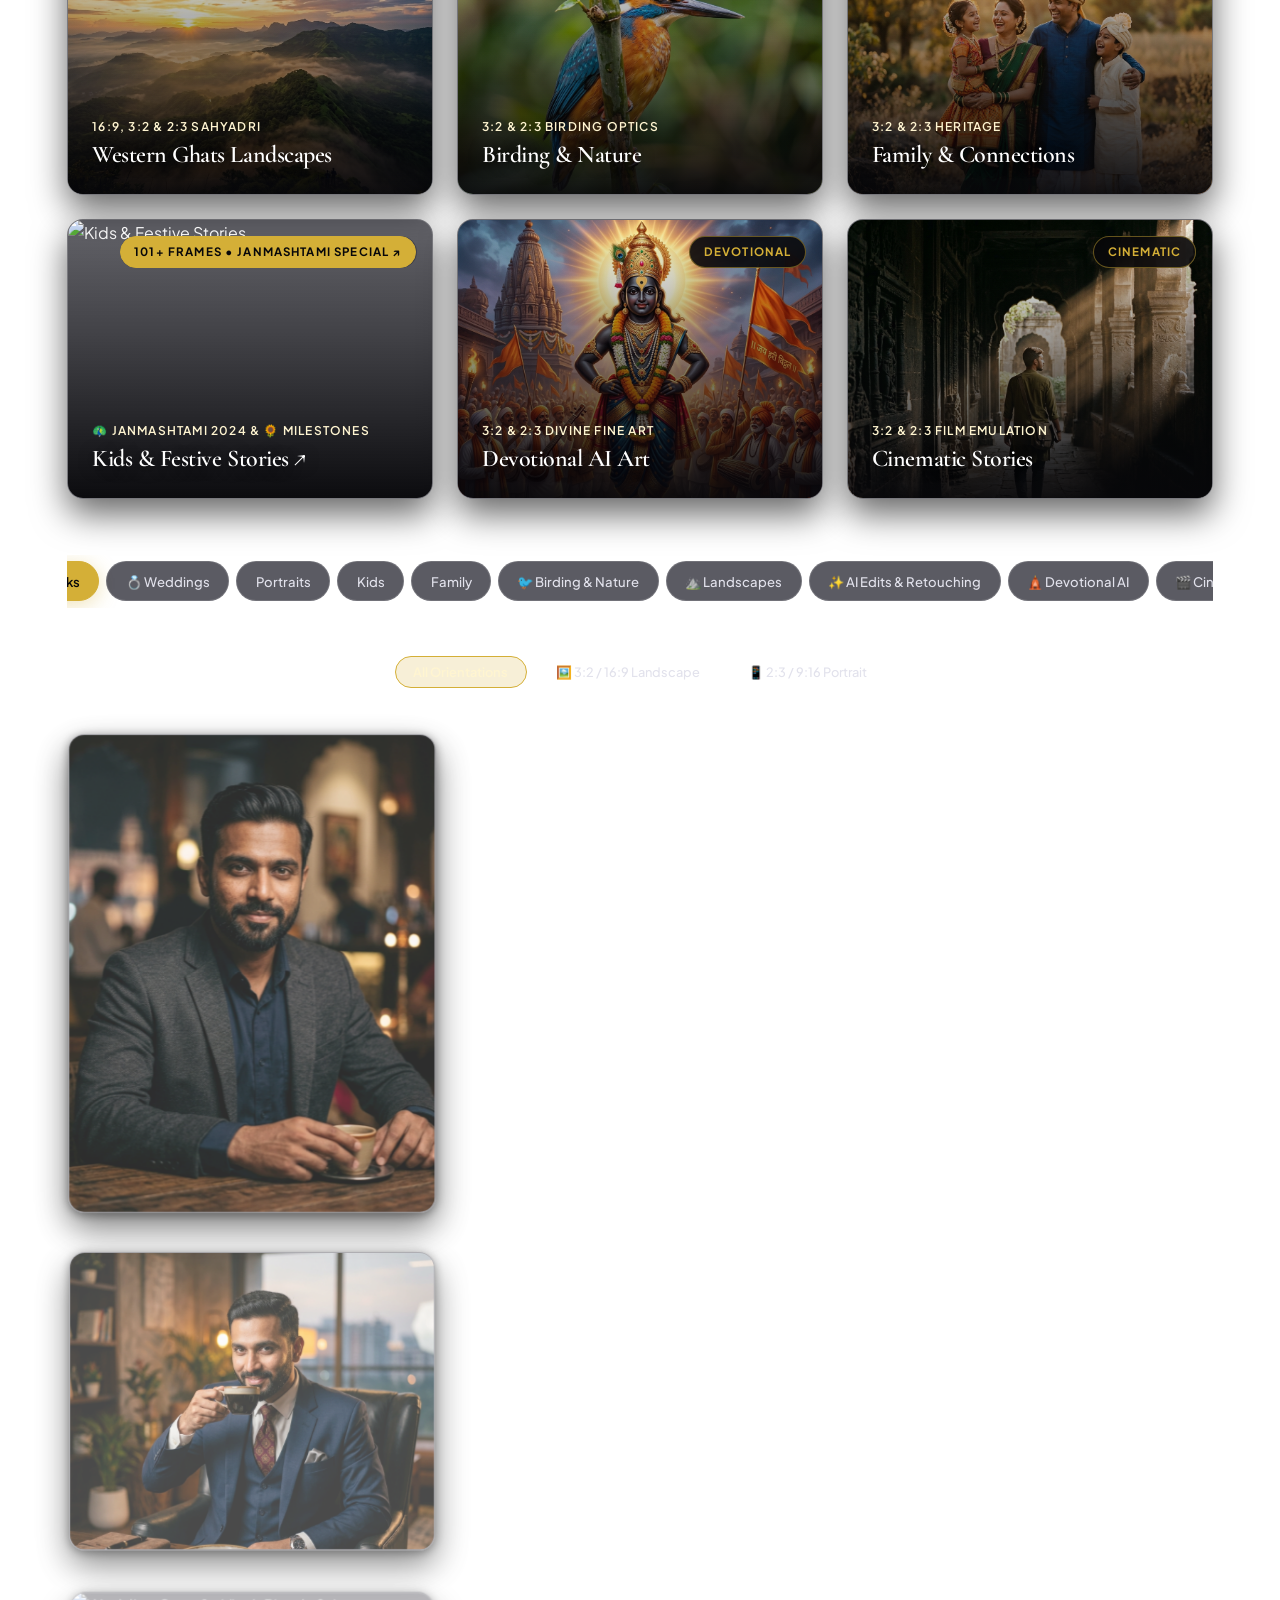
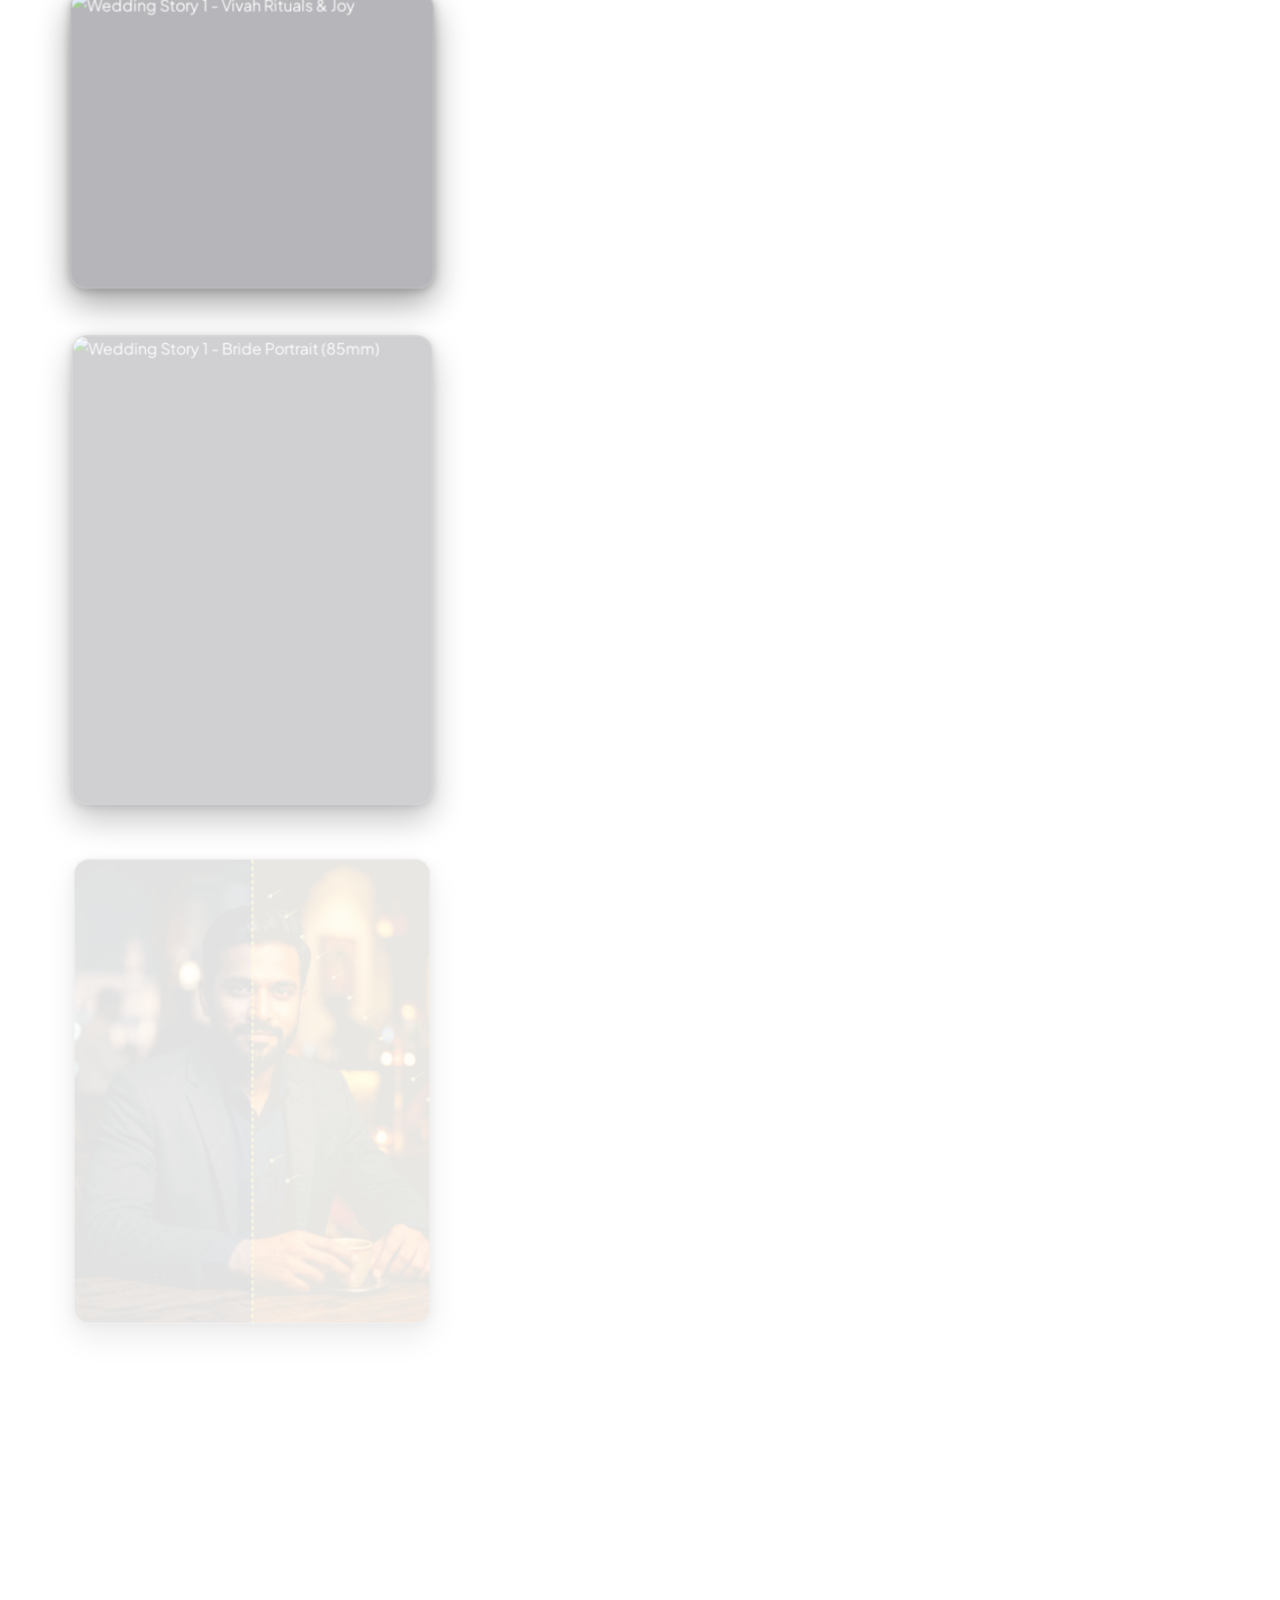
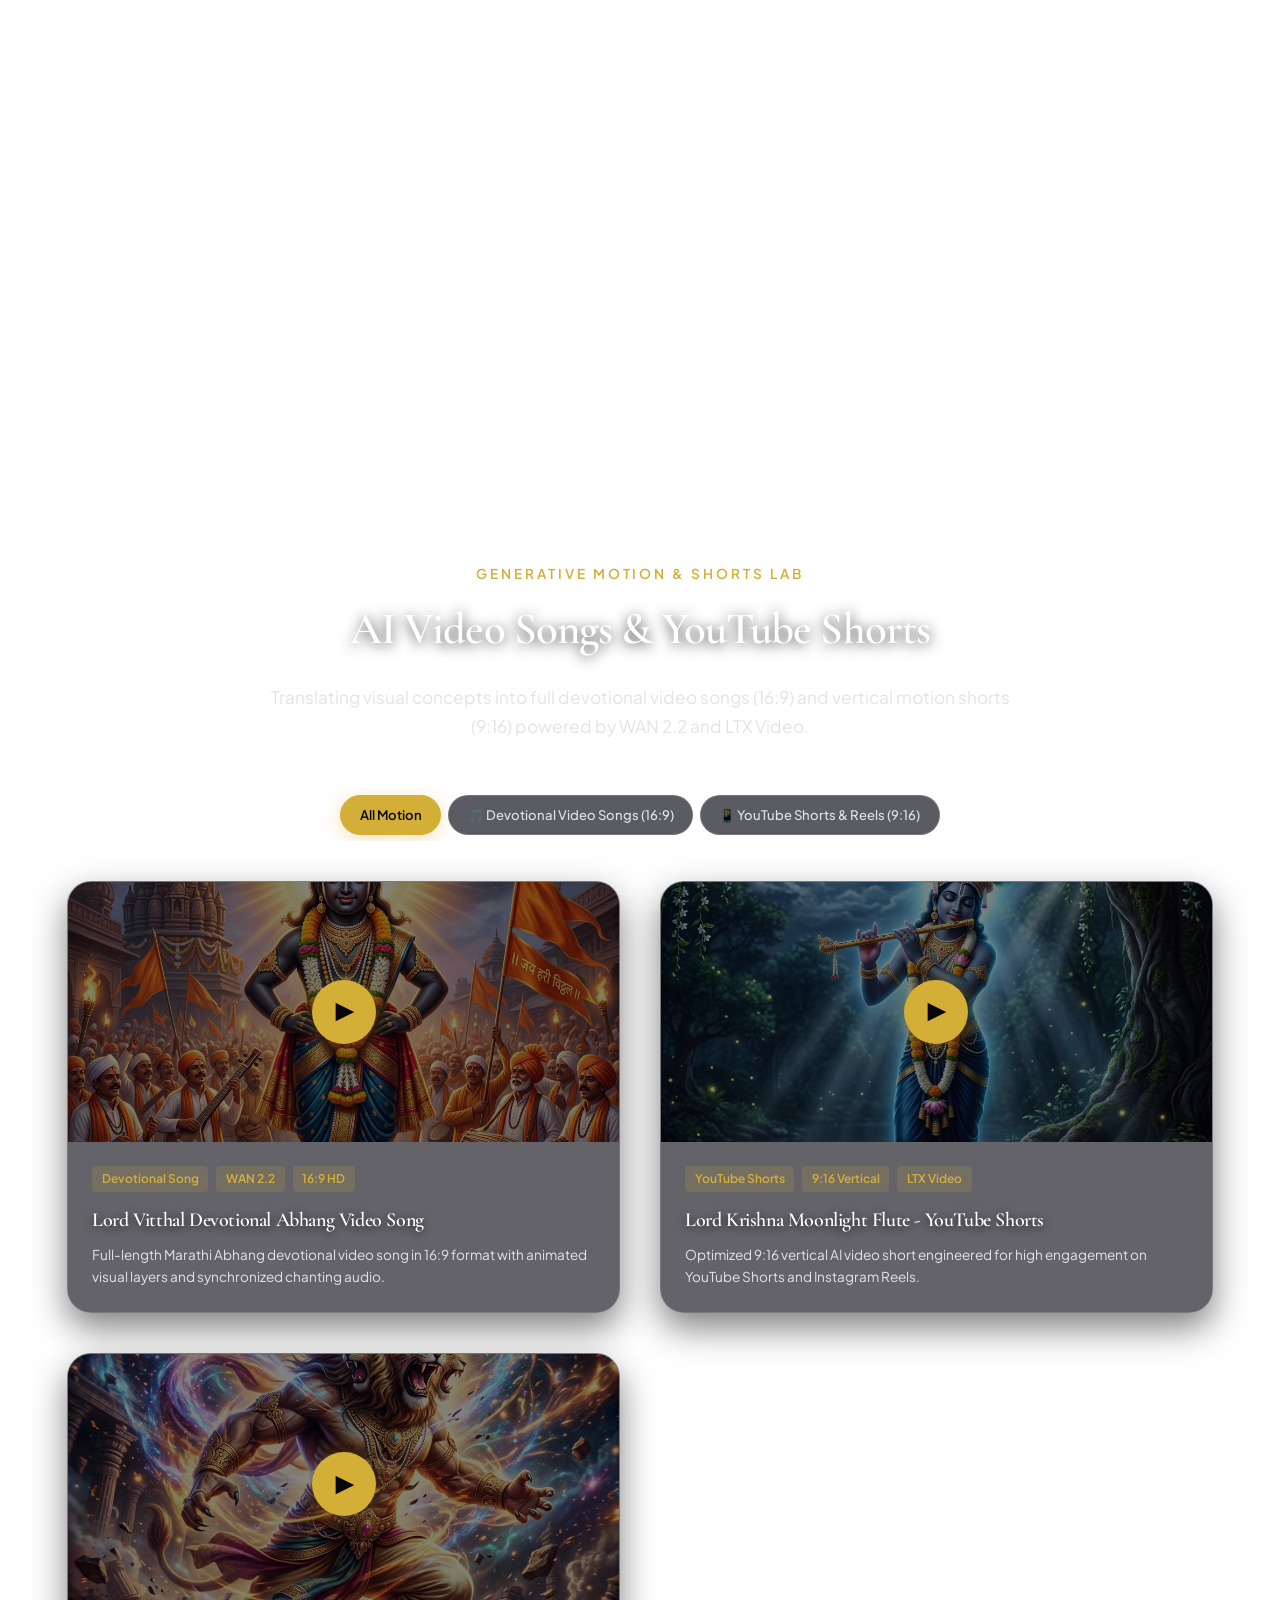
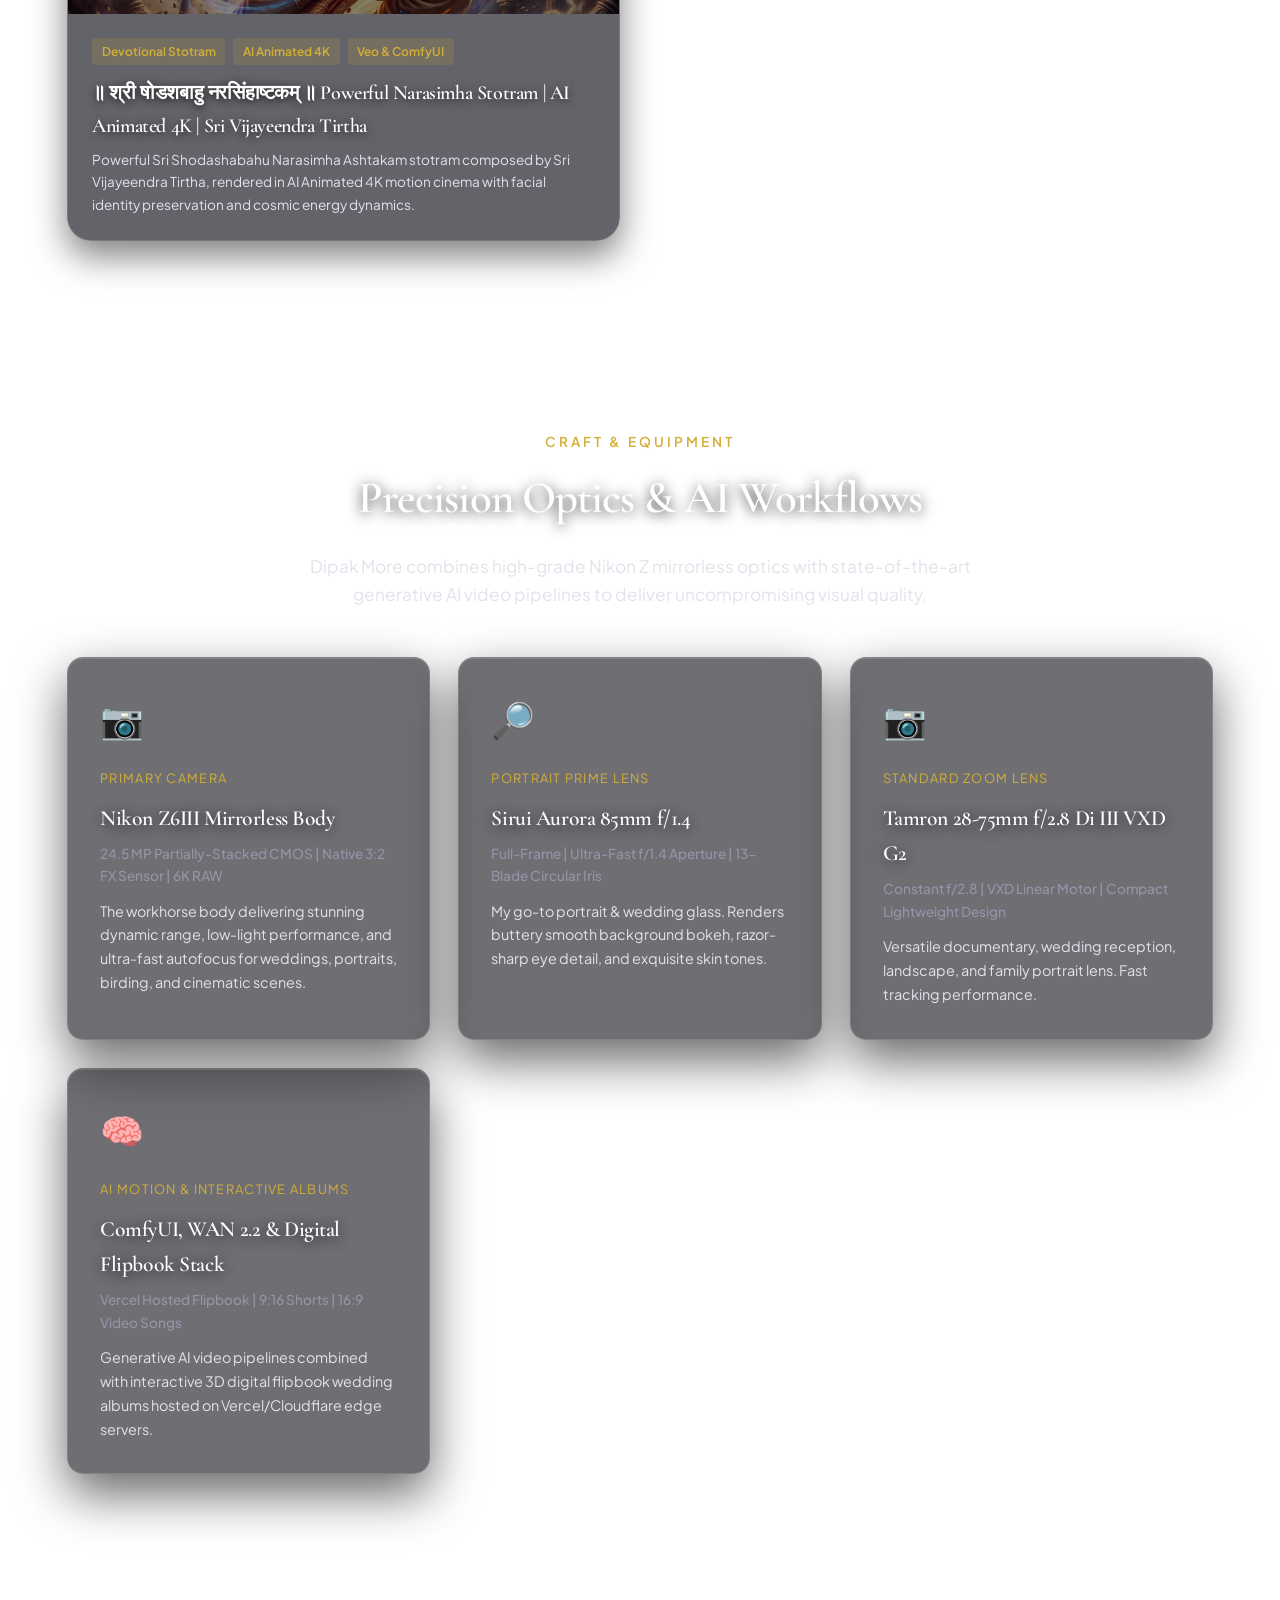
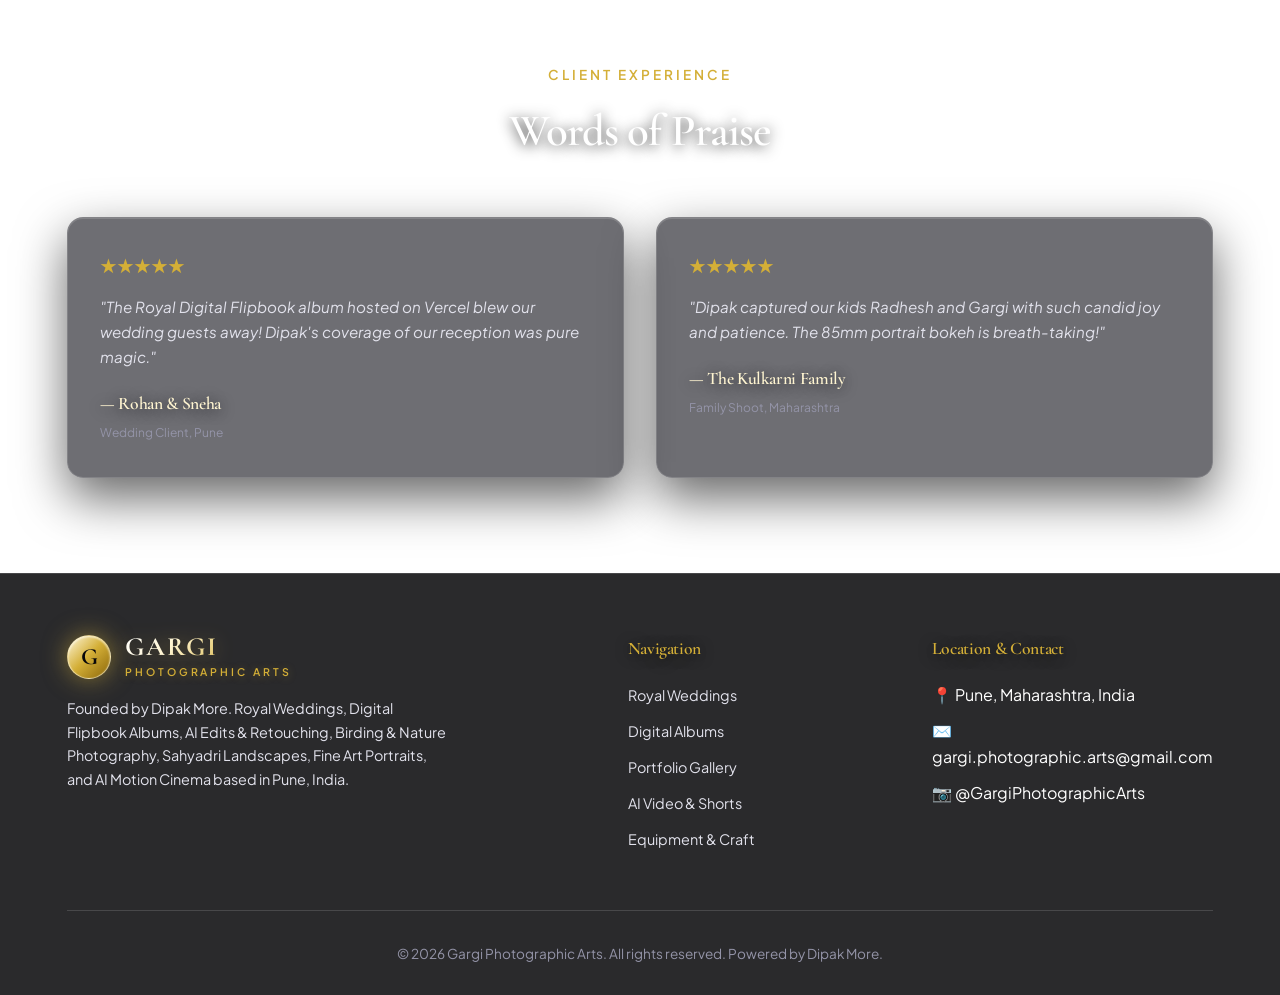
==== commit a37beb14: "feat(hero): update homepage showcase with 1:1 master cinematic Bal Krishna portrait" ====
--- a/index.html
+++ b/index.html
@@ -93,7 +93,7 @@
         </div>
 
         <div class="hero-showcase-frame">
-          <img src="assets/images/indian_portrait.png" alt="Dipak More Portrait Fine Art" class="hero-showcase-img">
+          <img src="assets/images/krishna_hero_portrait.jpg" alt="Bal Krishna Fine Art Portrait by Dipak More" class="hero-showcase-img">
         </div>
       </div>
     </div>
--- a/css/style.css
+++ b/css/style.css
@@ -1582,7 +1582,7 @@
 
 .lightbox-container {
   display: grid;
-  grid-template-columns: 1fr 380px;
+  grid-template-columns: 1fr 420px;
   height: 100%;
   width: 100%;
   overflow: hidden;
@@ -1614,7 +1614,7 @@
 
 /* White Morphic Glass Details & EXIF Panel - High-Contrast Luxury Dark Typography */
 .lightbox-details {
-  padding: 2.5rem 2rem;
+  padding: 2rem 2.25rem;
   display: flex;
   flex-direction: column;
   justify-content: space-between;
@@ -1627,7 +1627,48 @@
   color: #0A0914;
 }
 
-.lightbox-details h2,
+/* Dedicated Lightbox Header Wrapper with Right Clearance for Close Button */
+.lightbox-header {
+  position: relative;
+  padding-right: 3.5rem; /* Generous clearance preventing collision with close button */
+  margin-bottom: 0.75rem;
+}
+
+/* Luxury Category & Aspect Ratio Pill Badge */
+.lightbox-tag-badge {
+  display: inline-flex;
+  align-items: center;
+  gap: 0.4rem;
+  font-size: 0.72rem;
+  font-weight: 700;
+  text-transform: uppercase;
+  letter-spacing: 0.08em;
+  padding: 0.28rem 0.75rem;
+  border-radius: 20px;
+  background: rgba(140, 98, 7, 0.1);
+  color: #8C6207;
+  border: 1px solid rgba(140, 98, 7, 0.28);
+  margin-bottom: 0.5rem;
+  box-shadow: 0 2px 8px rgba(0, 0, 0, 0.04);
+  max-width: 100%;
+}
+
+.lightbox-tag-badge.peacock {
+  background: rgba(0, 168, 150, 0.12);
+  color: #00796B;
+  border: 1px solid rgba(0, 168, 150, 0.35);
+}
+
+.lightbox-details h2 {
+  color: #0A0914 !important;
+  font-family: 'Cormorant Garamond', serif;
+  font-size: 1.65rem !important;
+  font-weight: 700;
+  line-height: 1.22;
+  margin: 0.25rem 0 0.65rem 0 !important;
+  letter-spacing: -0.01em;
+}
+
 .lightbox-details h3 {
   color: #0A0914 !important;
   font-family: 'Cormorant Garamond', serif;
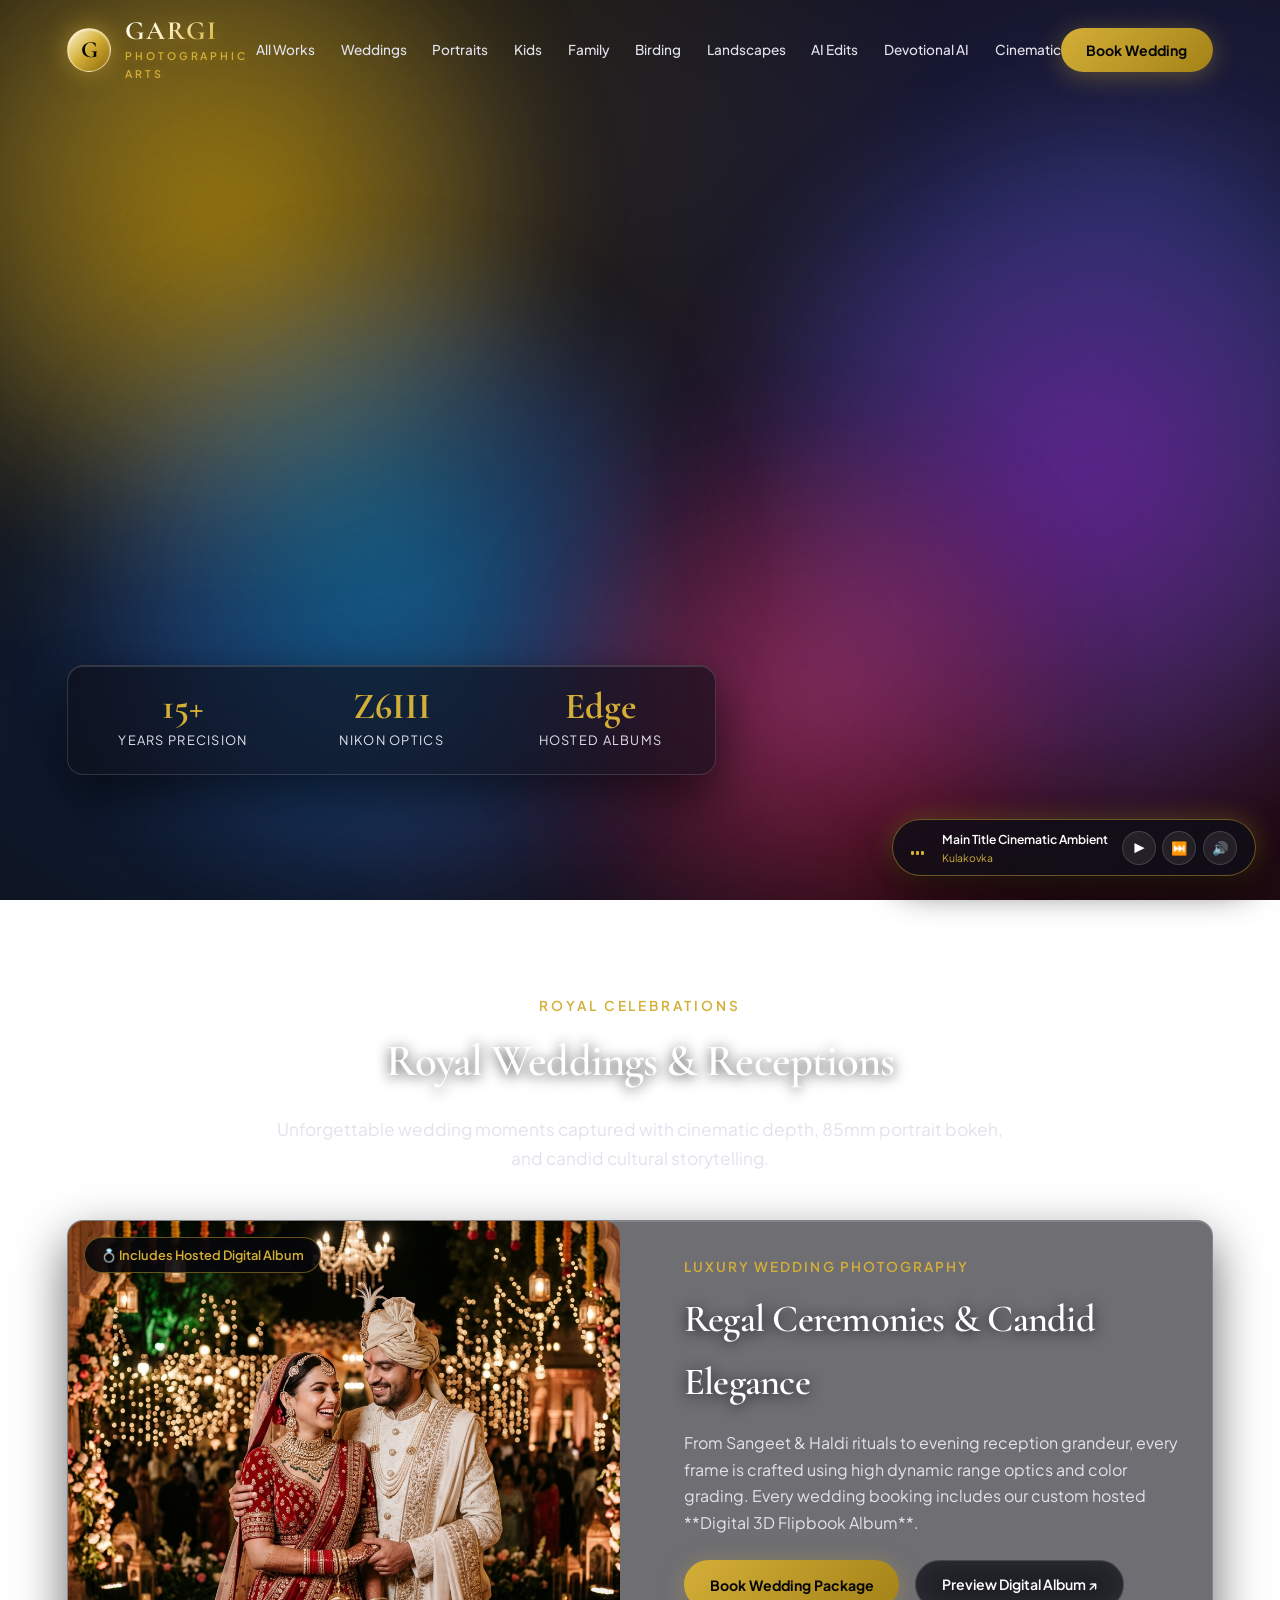
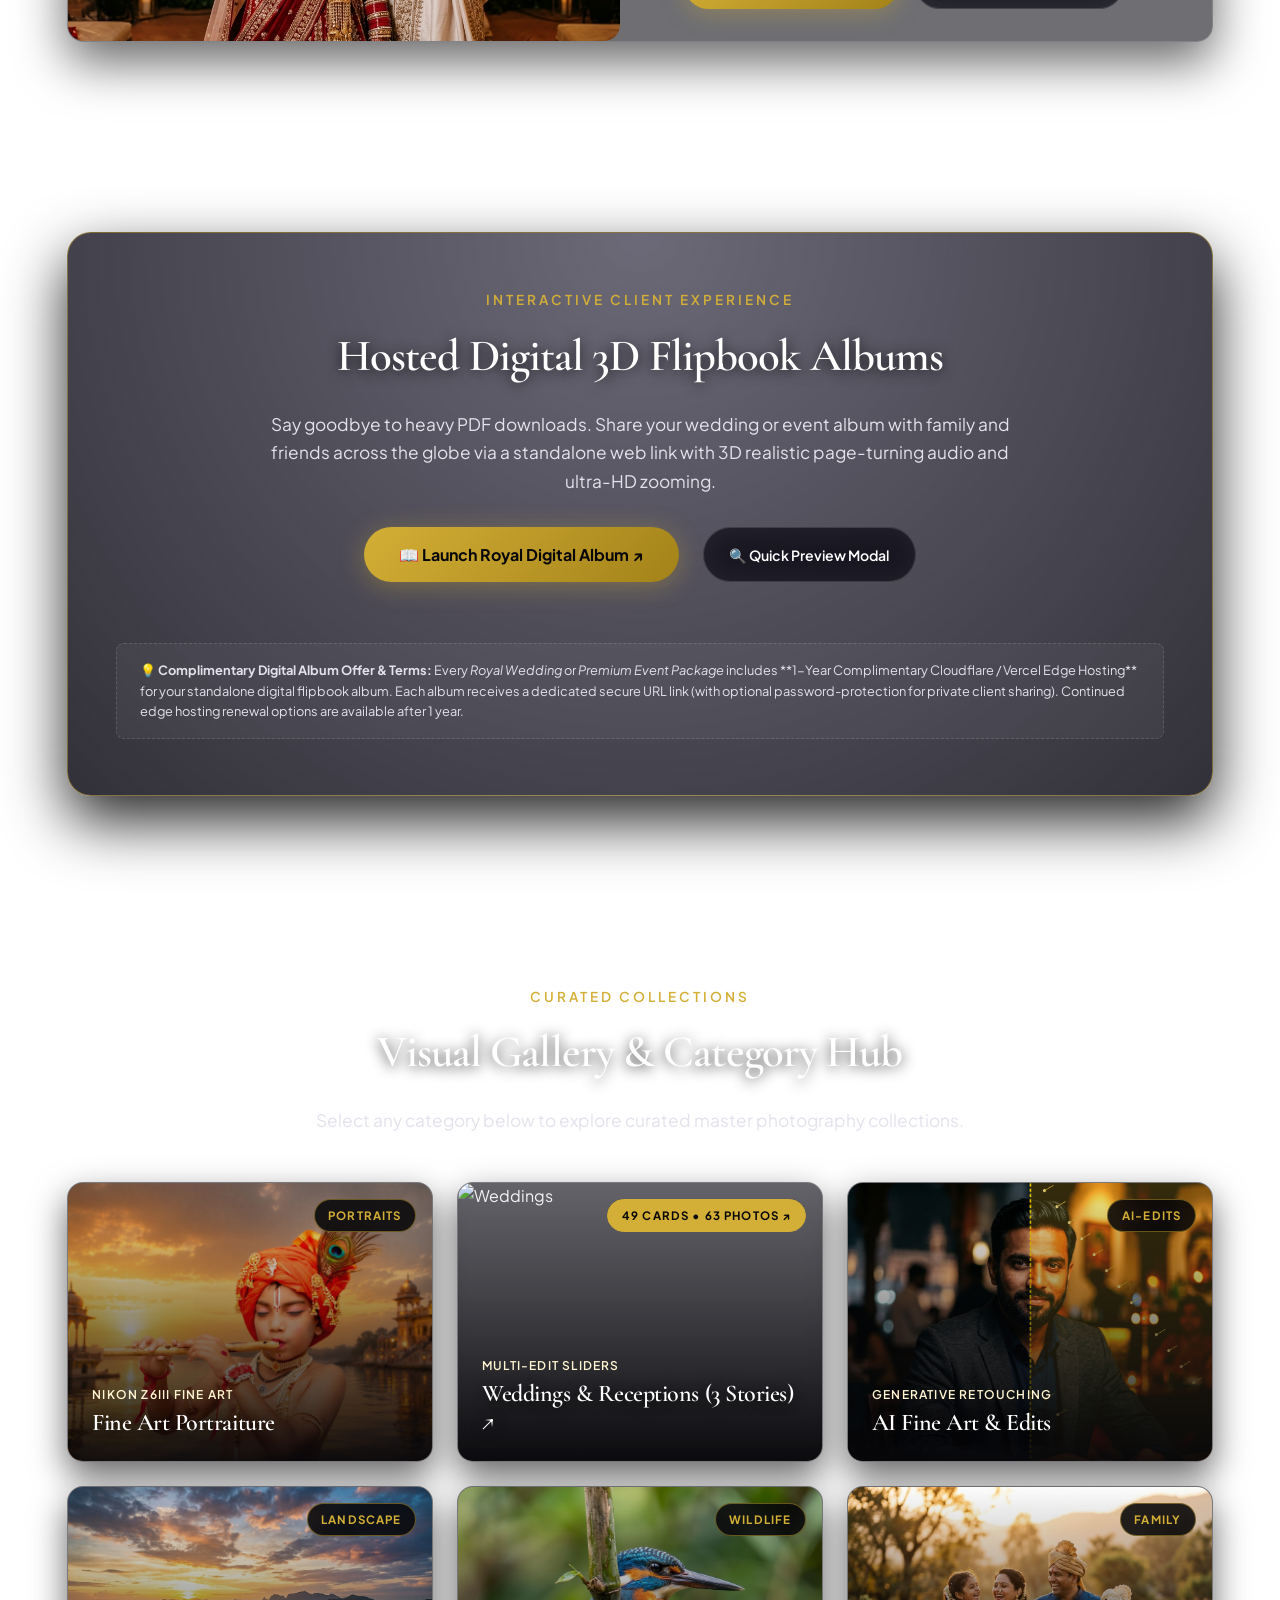
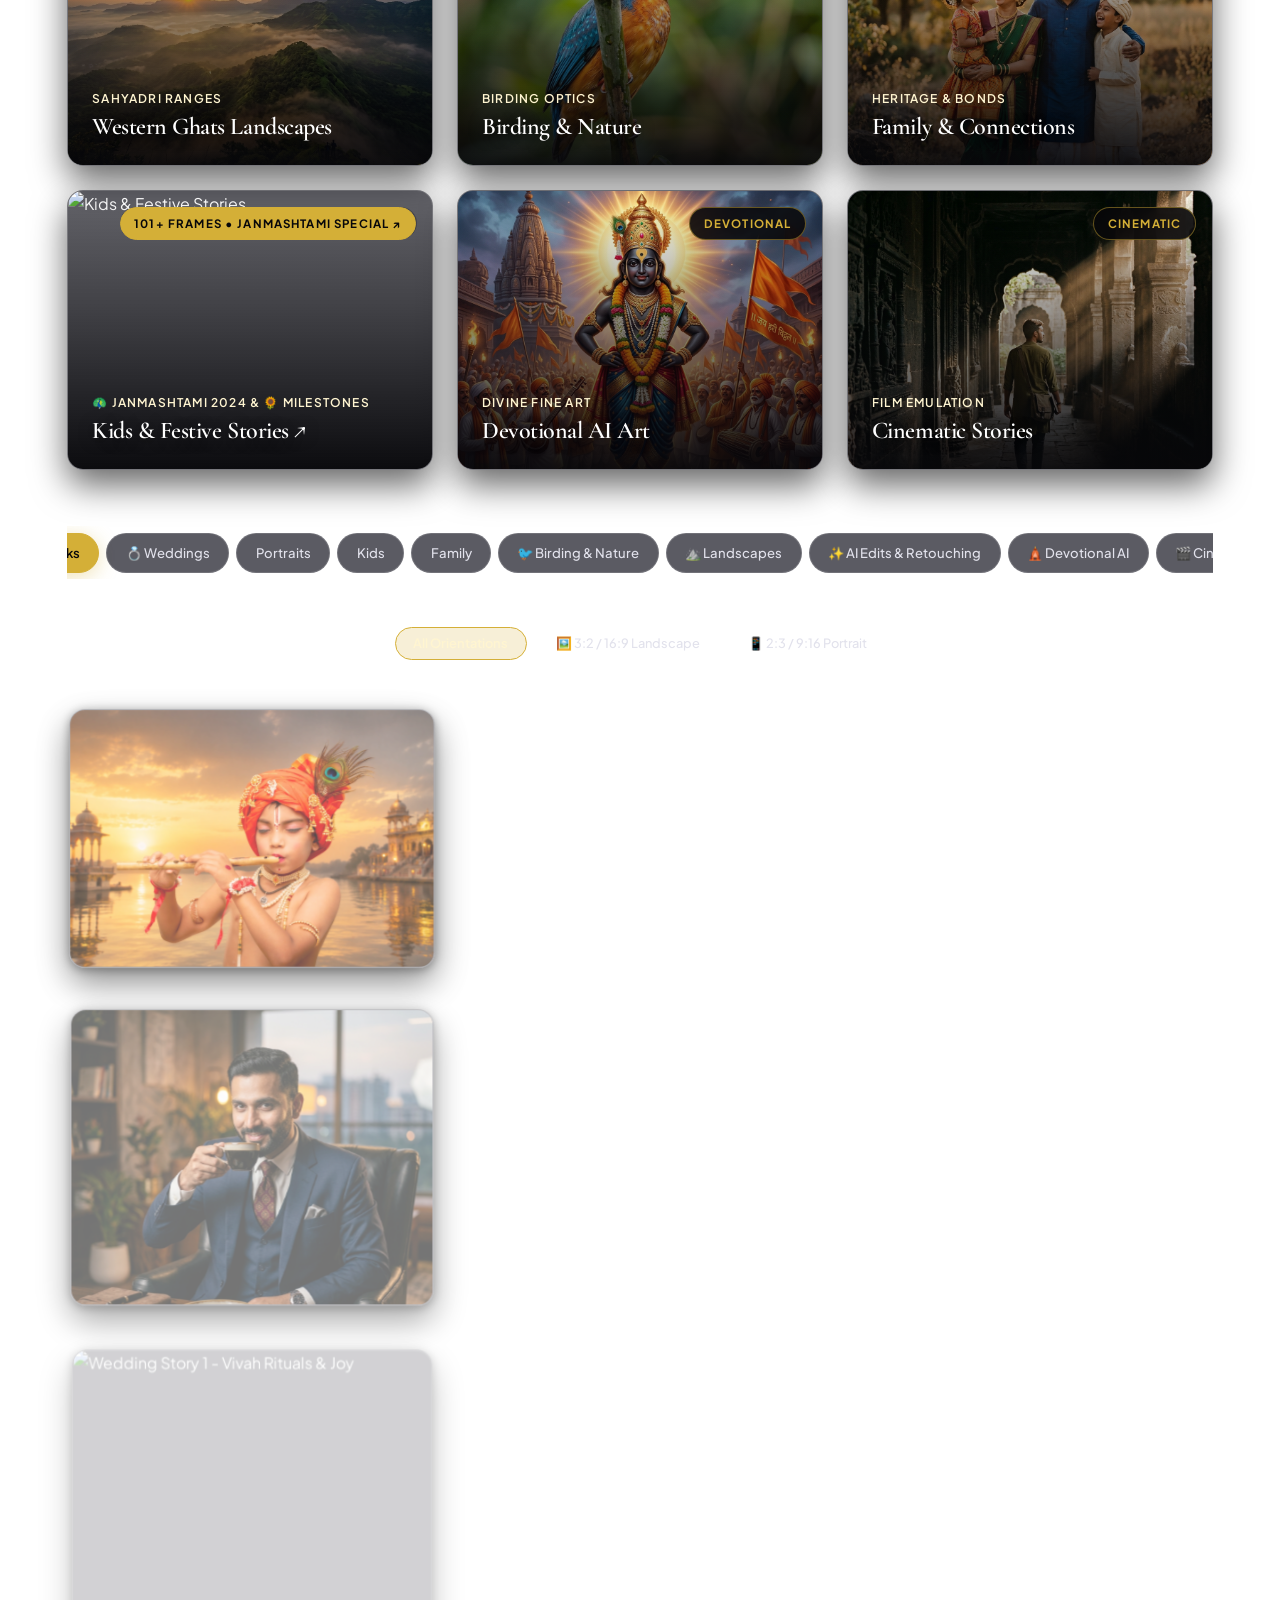
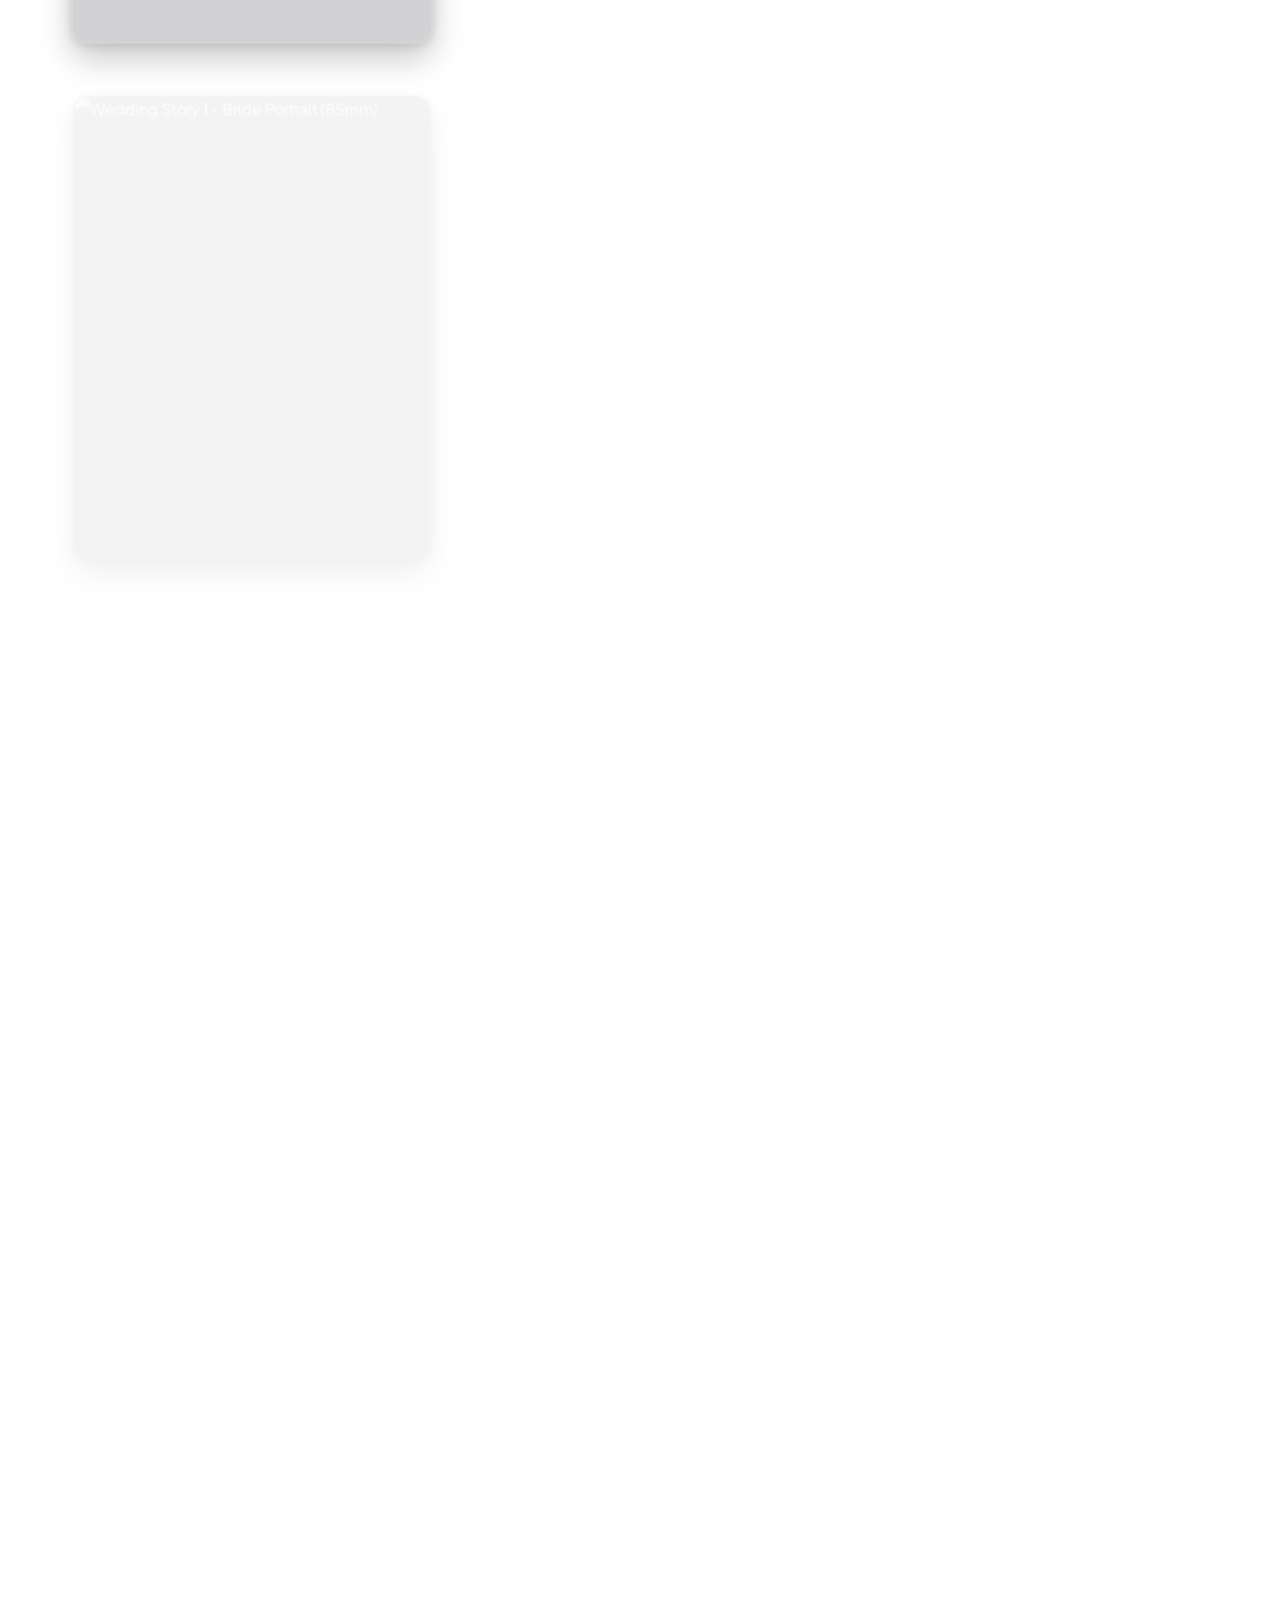
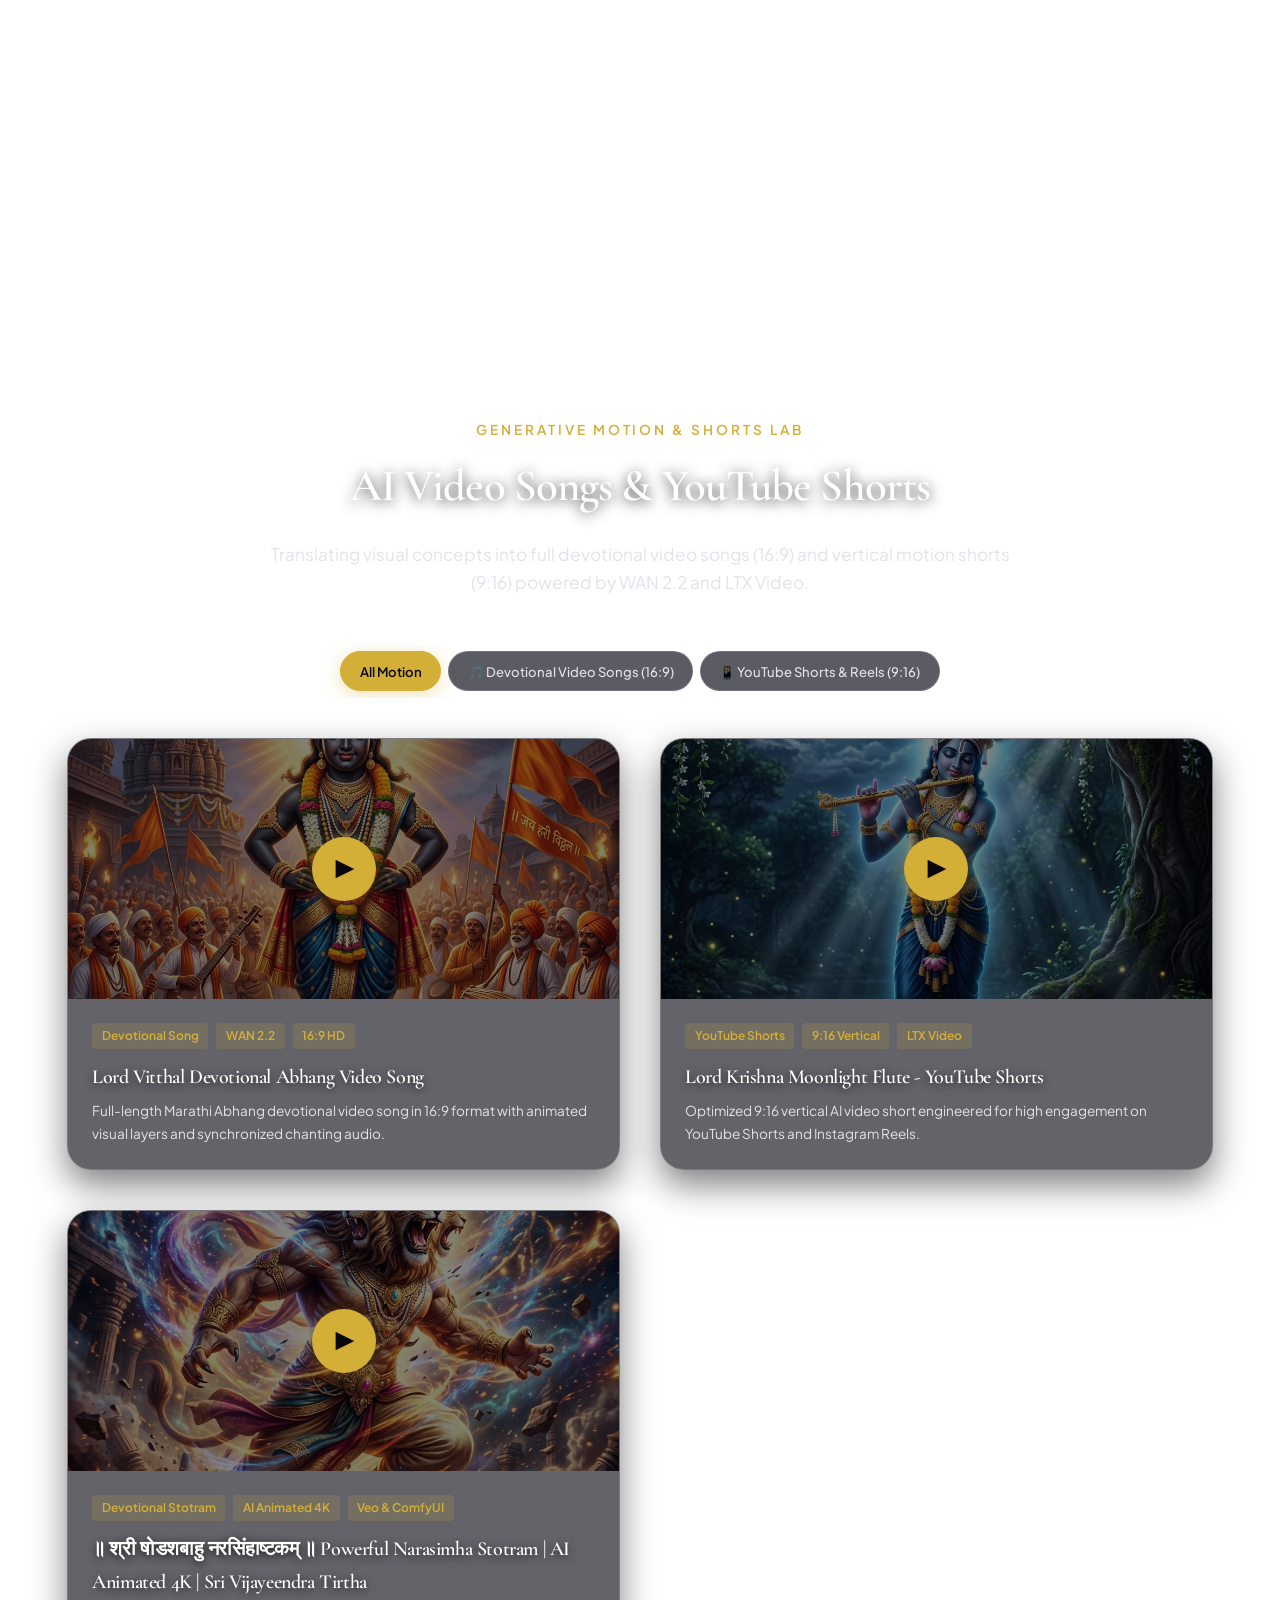
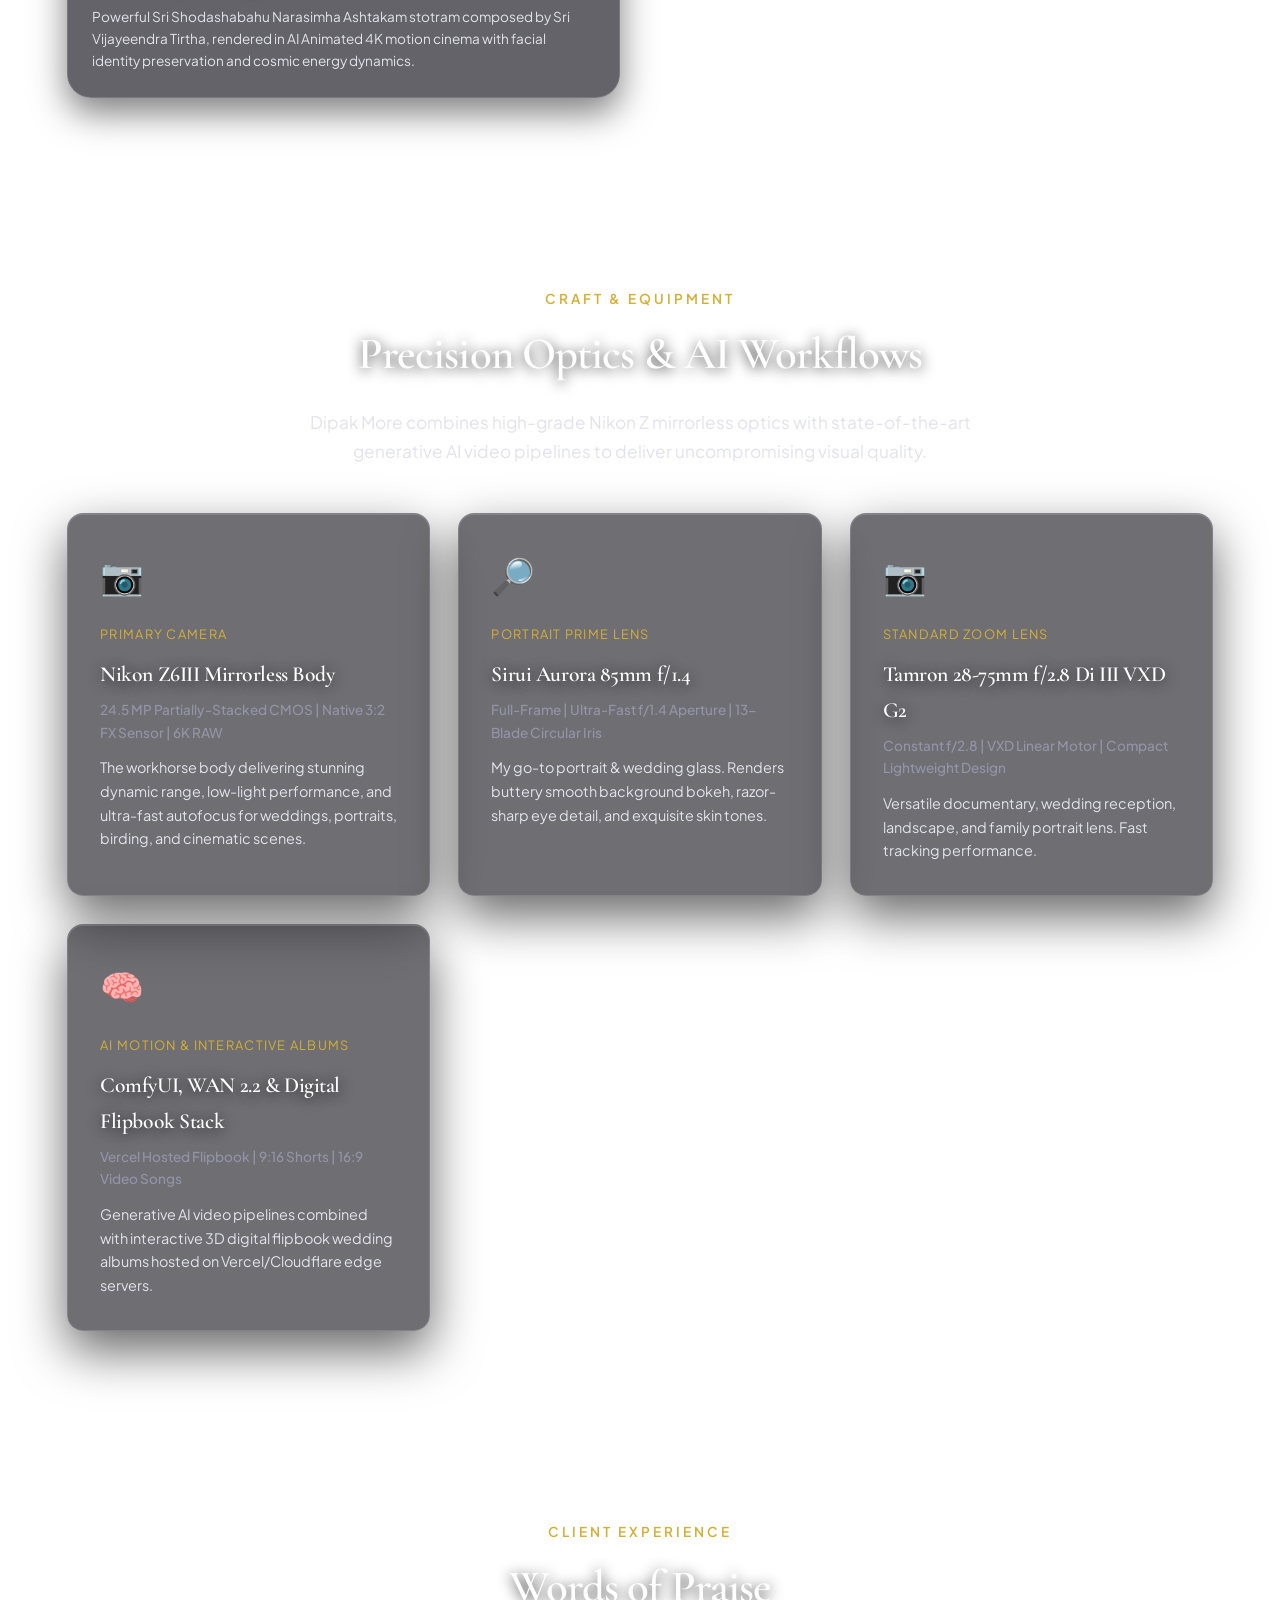
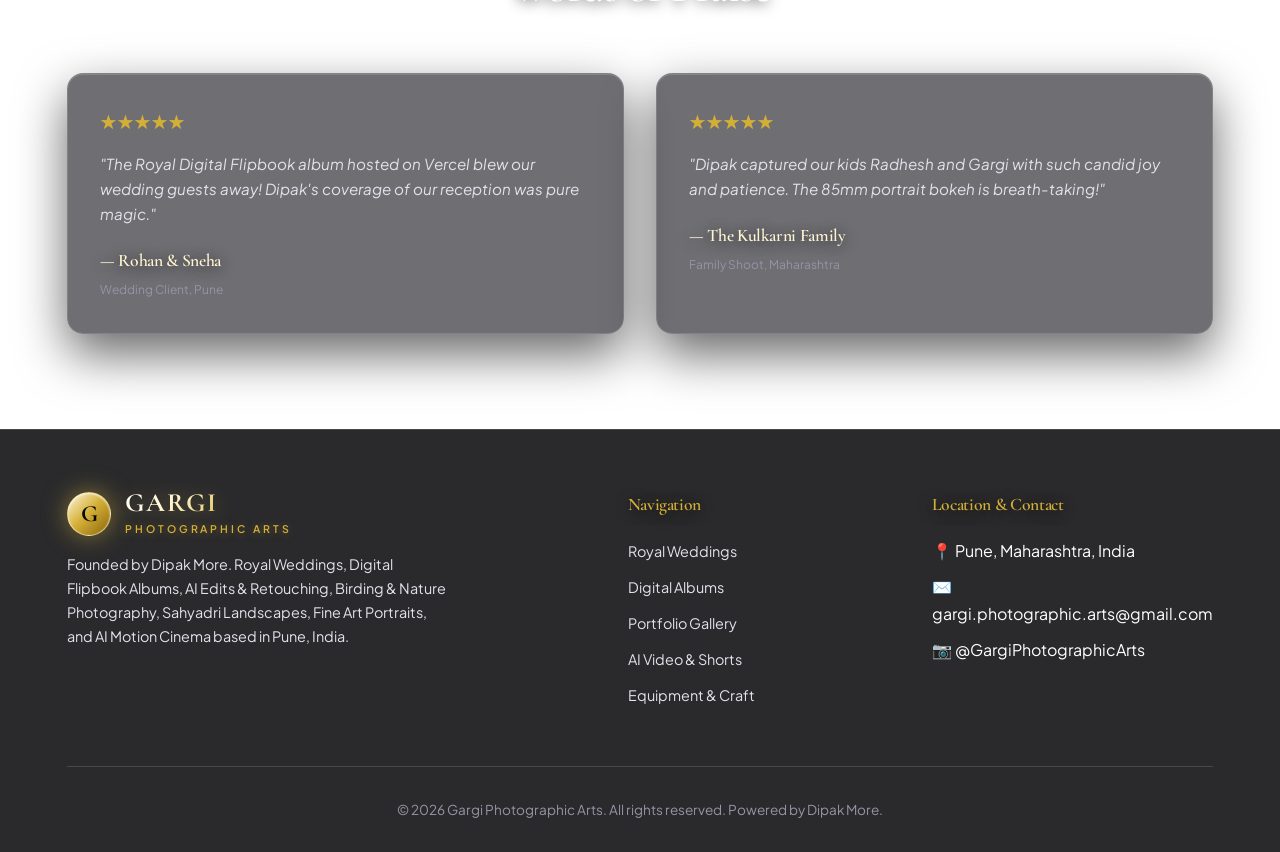
==== commit 84c0d1a2: "feat(hub): update category hub portraits & wedding covers, add sunset Krishna to kids dataset, remov" ====
--- a/index.html
+++ b/index.html
@@ -164,25 +164,25 @@
       <div class="section-header">
         <span class="section-tag">Curated Collections</span>
         <h2 class="section-title">Visual Gallery & Category Hub</h2>
-        <p class="section-description">Select any category below to explore native 3:2 landscape and 2:3 portrait Nikon Z6III photography collections.</p>
+        <p class="section-description">Select any category below to explore curated master photography collections.</p>
       </div>
 
       <!-- 3x3 VISUAL CATEGORY HUB (Inspired by Reference Design) -->
       <div class="category-hub-grid" id="categoryHub">
         <div class="category-tile" onclick="selectCategory('portraits')">
-          <img src="assets/images/indian_portrait.png" alt="Portraits" class="category-tile-img">
+          <img src="assets/images/krishna_sunset_ghat.jpg" alt="Portraits" class="category-tile-img">
           <span class="category-tile-badge">PORTRAITS</span>
           <div class="category-tile-overlay">
-            <span class="category-tile-ratio">3:2 & 2:3 Nikon Z6III</span>
+            <span class="category-tile-ratio">Nikon Z6III Fine Art</span>
             <h3 class="category-tile-title">Fine Art Portraiture</h3>
           </div>
         </div>
 
         <div class="category-tile" onclick="window.location.href='weddings-gallery.html'">
-          <img src="assets/images/weddings/wedding1/Wedding (10).jpg" alt="Weddings" class="category-tile-img">
+          <img src="assets/images/weddings/wedding1/Wedding (1).jpg" alt="Weddings" class="category-tile-img">
           <span class="category-tile-badge" style="border-color: var(--gold-primary); background: var(--gold-primary); color: #07070A;">49 CARDS • 63 PHOTOS ↗</span>
           <div class="category-tile-overlay">
-            <span class="category-tile-ratio">3:2 & 2:3 Multi-Edit Sliders</span>
+            <span class="category-tile-ratio">Multi-Edit Sliders</span>
             <h3 class="category-tile-title">Weddings & Receptions (3 Stories) ↗</h3>
           </div>
         </div>
@@ -191,7 +191,7 @@
           <img src="assets/images/ai_edits.png" alt="AI Edits" class="category-tile-img">
           <span class="category-tile-badge">AI-EDITS</span>
           <div class="category-tile-overlay">
-            <span class="category-tile-ratio">3:2 & 2:3 Retouching</span>
+            <span class="category-tile-ratio">Generative Retouching</span>
             <h3 class="category-tile-title">AI Fine Art & Edits</h3>
           </div>
         </div>
@@ -200,7 +200,7 @@
           <img src="assets/images/landscape.png" alt="Landscapes" class="category-tile-img">
           <span class="category-tile-badge">LANDSCAPE</span>
           <div class="category-tile-overlay">
-            <span class="category-tile-ratio">16:9, 3:2 & 2:3 Sahyadri</span>
+            <span class="category-tile-ratio">Sahyadri Ranges</span>
             <h3 class="category-tile-title">Western Ghats Landscapes</h3>
           </div>
         </div>
@@ -209,7 +209,7 @@
           <img src="assets/images/wildlife_portrait.png" alt="Wildlife" class="category-tile-img">
           <span class="category-tile-badge">WILDLIFE</span>
           <div class="category-tile-overlay">
-            <span class="category-tile-ratio">3:2 & 2:3 Birding Optics</span>
+            <span class="category-tile-ratio">Birding Optics</span>
             <h3 class="category-tile-title">Birding & Nature</h3>
           </div>
         </div>
@@ -218,7 +218,7 @@
           <img src="assets/images/indian_family.png" alt="Family" class="category-tile-img">
           <span class="category-tile-badge">FAMILY</span>
           <div class="category-tile-overlay">
-            <span class="category-tile-ratio">3:2 & 2:3 Heritage</span>
+            <span class="category-tile-ratio">Heritage & Bonds</span>
             <h3 class="category-tile-title">Family & Connections</h3>
           </div>
         </div>
@@ -236,7 +236,7 @@
           <img src="assets/images/vitthal_art.png" alt="Devotional" class="category-tile-img">
           <span class="category-tile-badge">DEVOTIONAL</span>
           <div class="category-tile-overlay">
-            <span class="category-tile-ratio">3:2 & 2:3 Divine Fine Art</span>
+            <span class="category-tile-ratio">Divine Fine Art</span>
             <h3 class="category-tile-title">Devotional AI Art</h3>
           </div>
         </div>
@@ -245,7 +245,7 @@
           <img src="assets/images/cinematic_story.png" alt="Cinematic" class="category-tile-img">
           <span class="category-tile-badge">CINEMATIC</span>
           <div class="category-tile-overlay">
-            <span class="category-tile-ratio">3:2 & 2:3 Film Emulation</span>
+            <span class="category-tile-ratio">Film Emulation</span>
             <h3 class="category-tile-title">Cinematic Stories</h3>
           </div>
         </div>
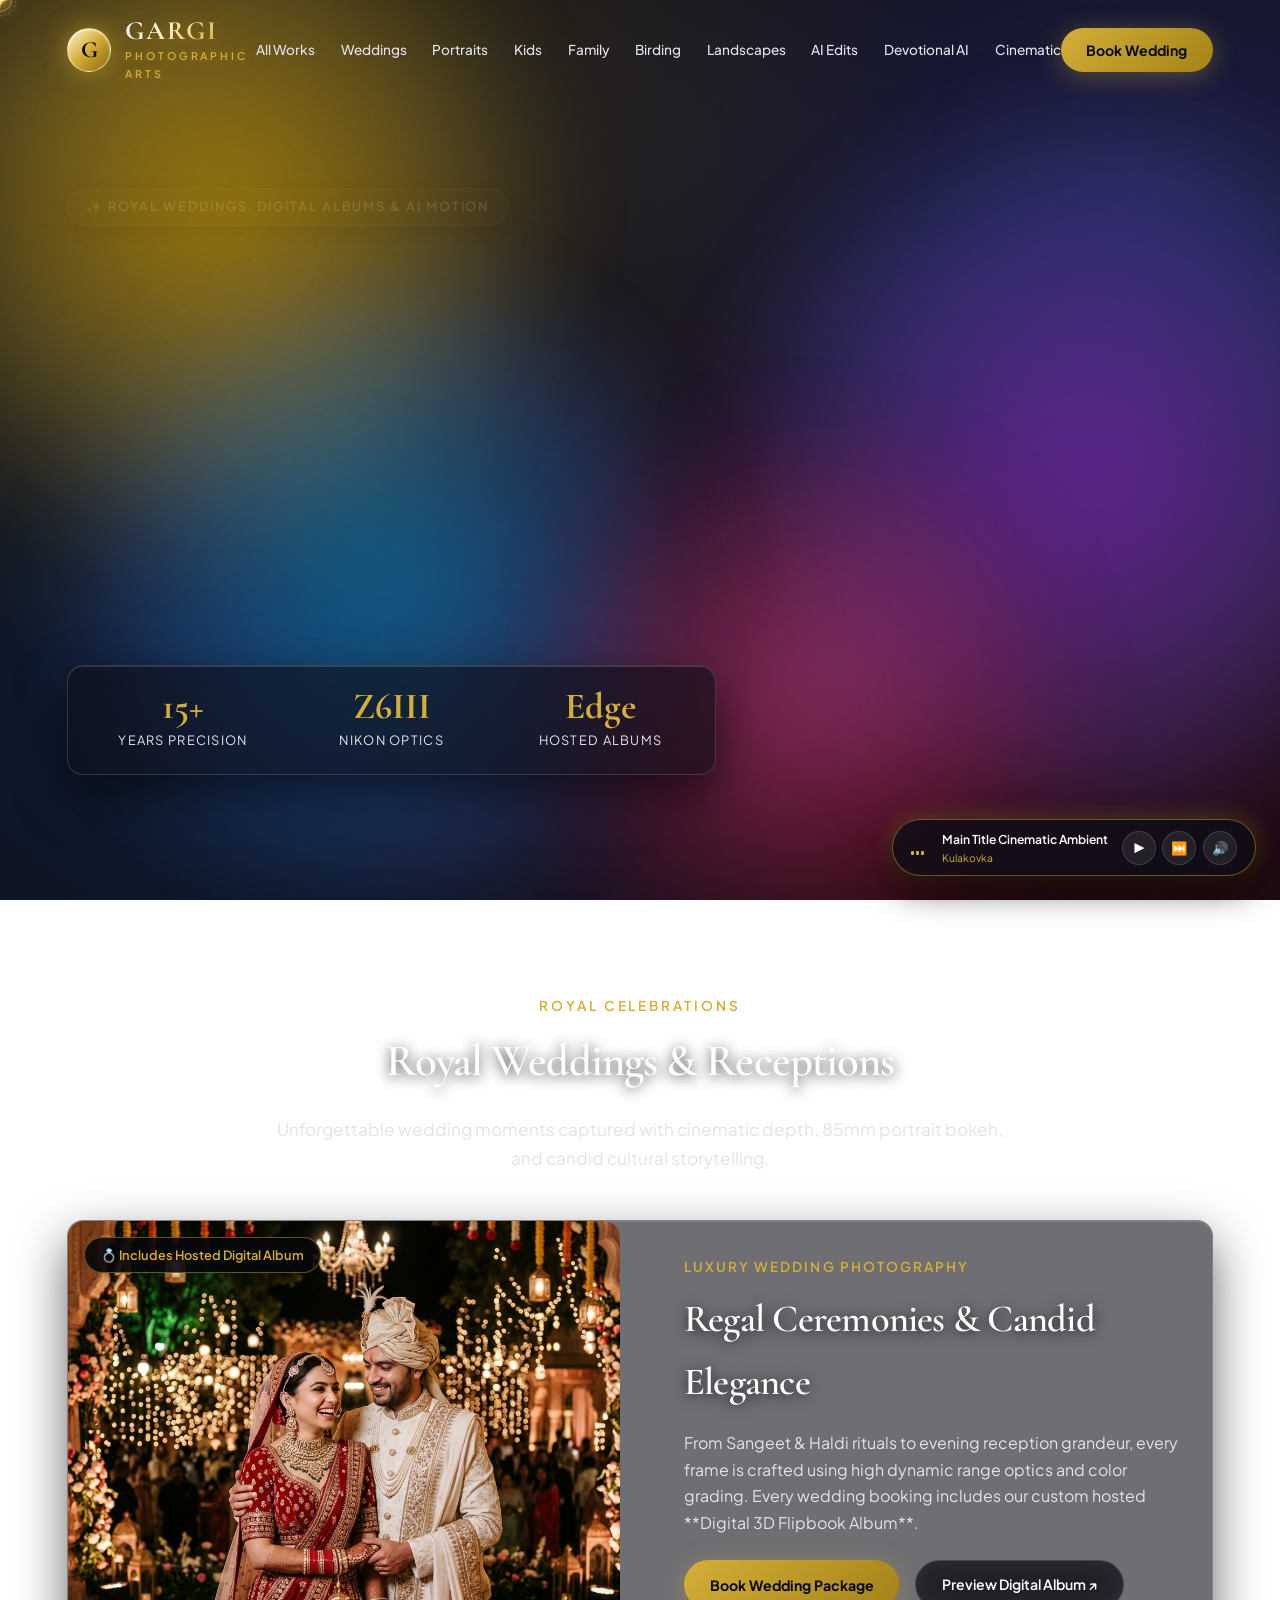
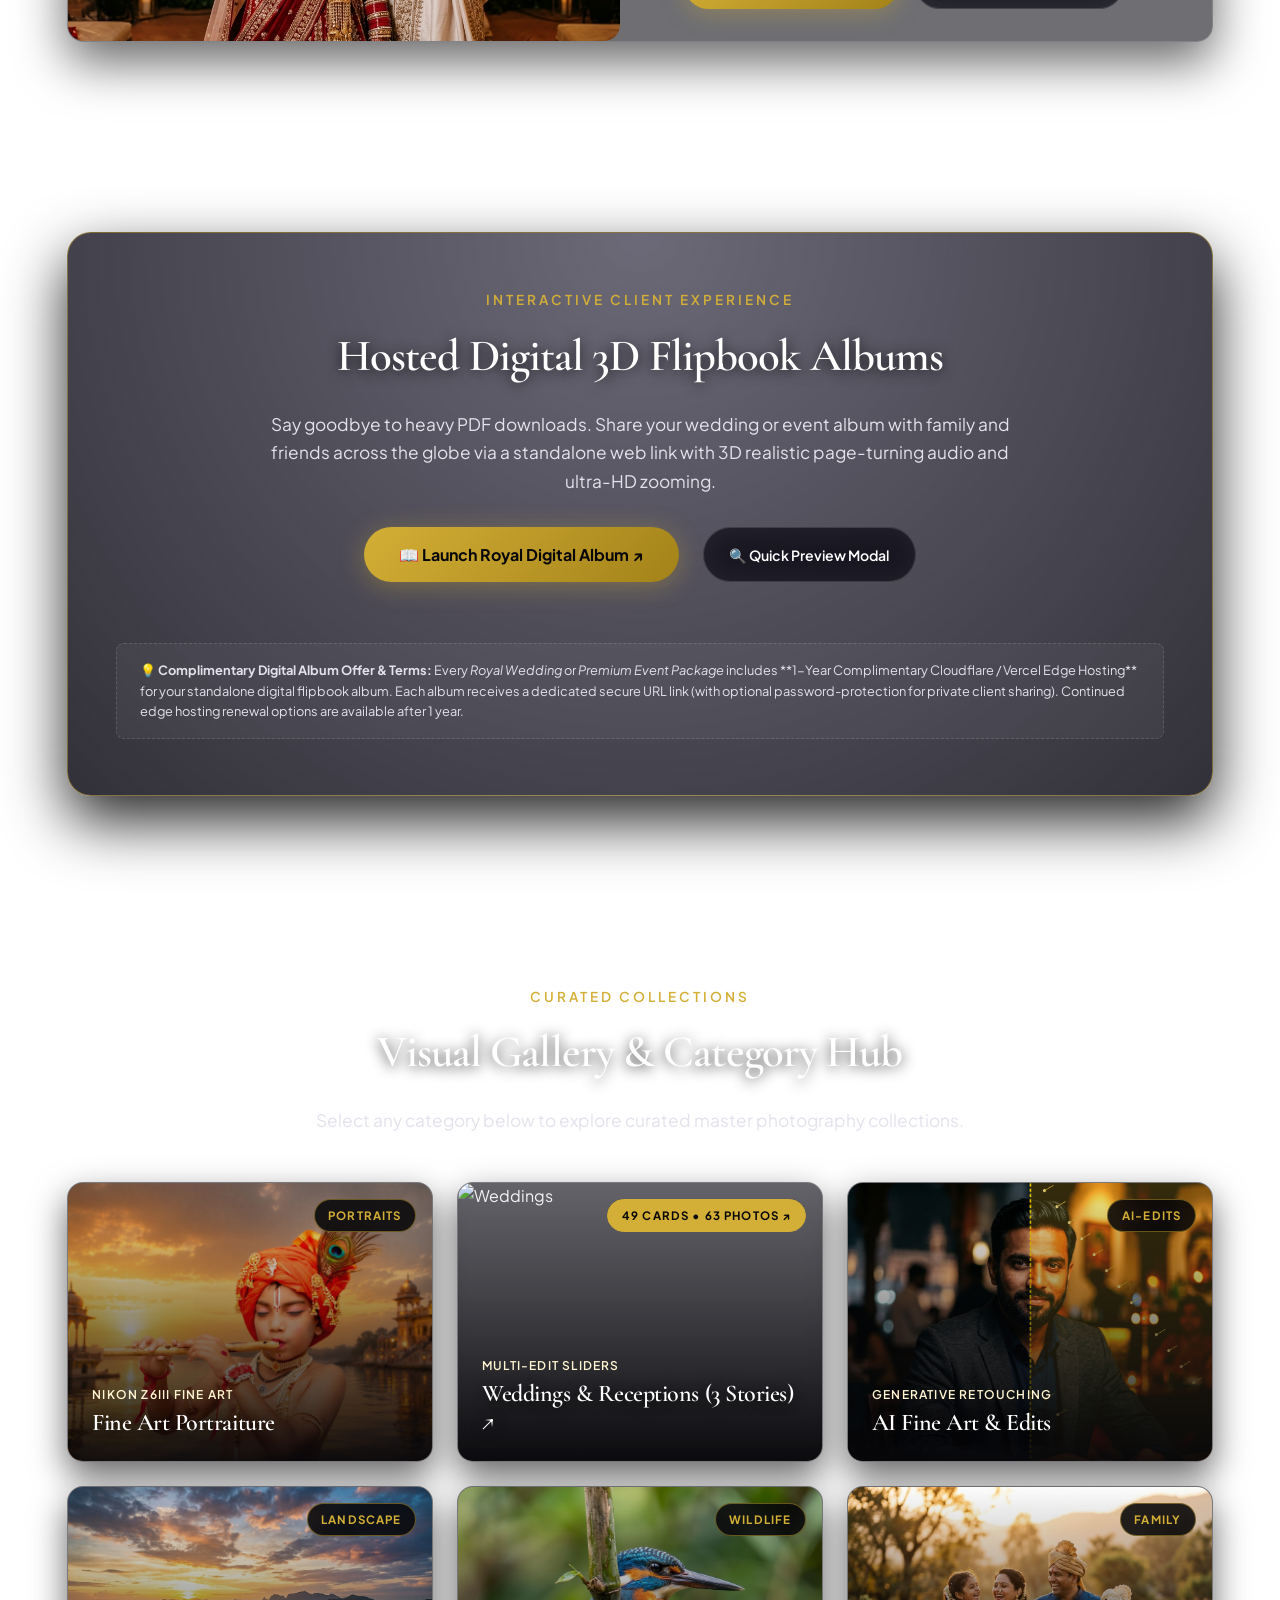
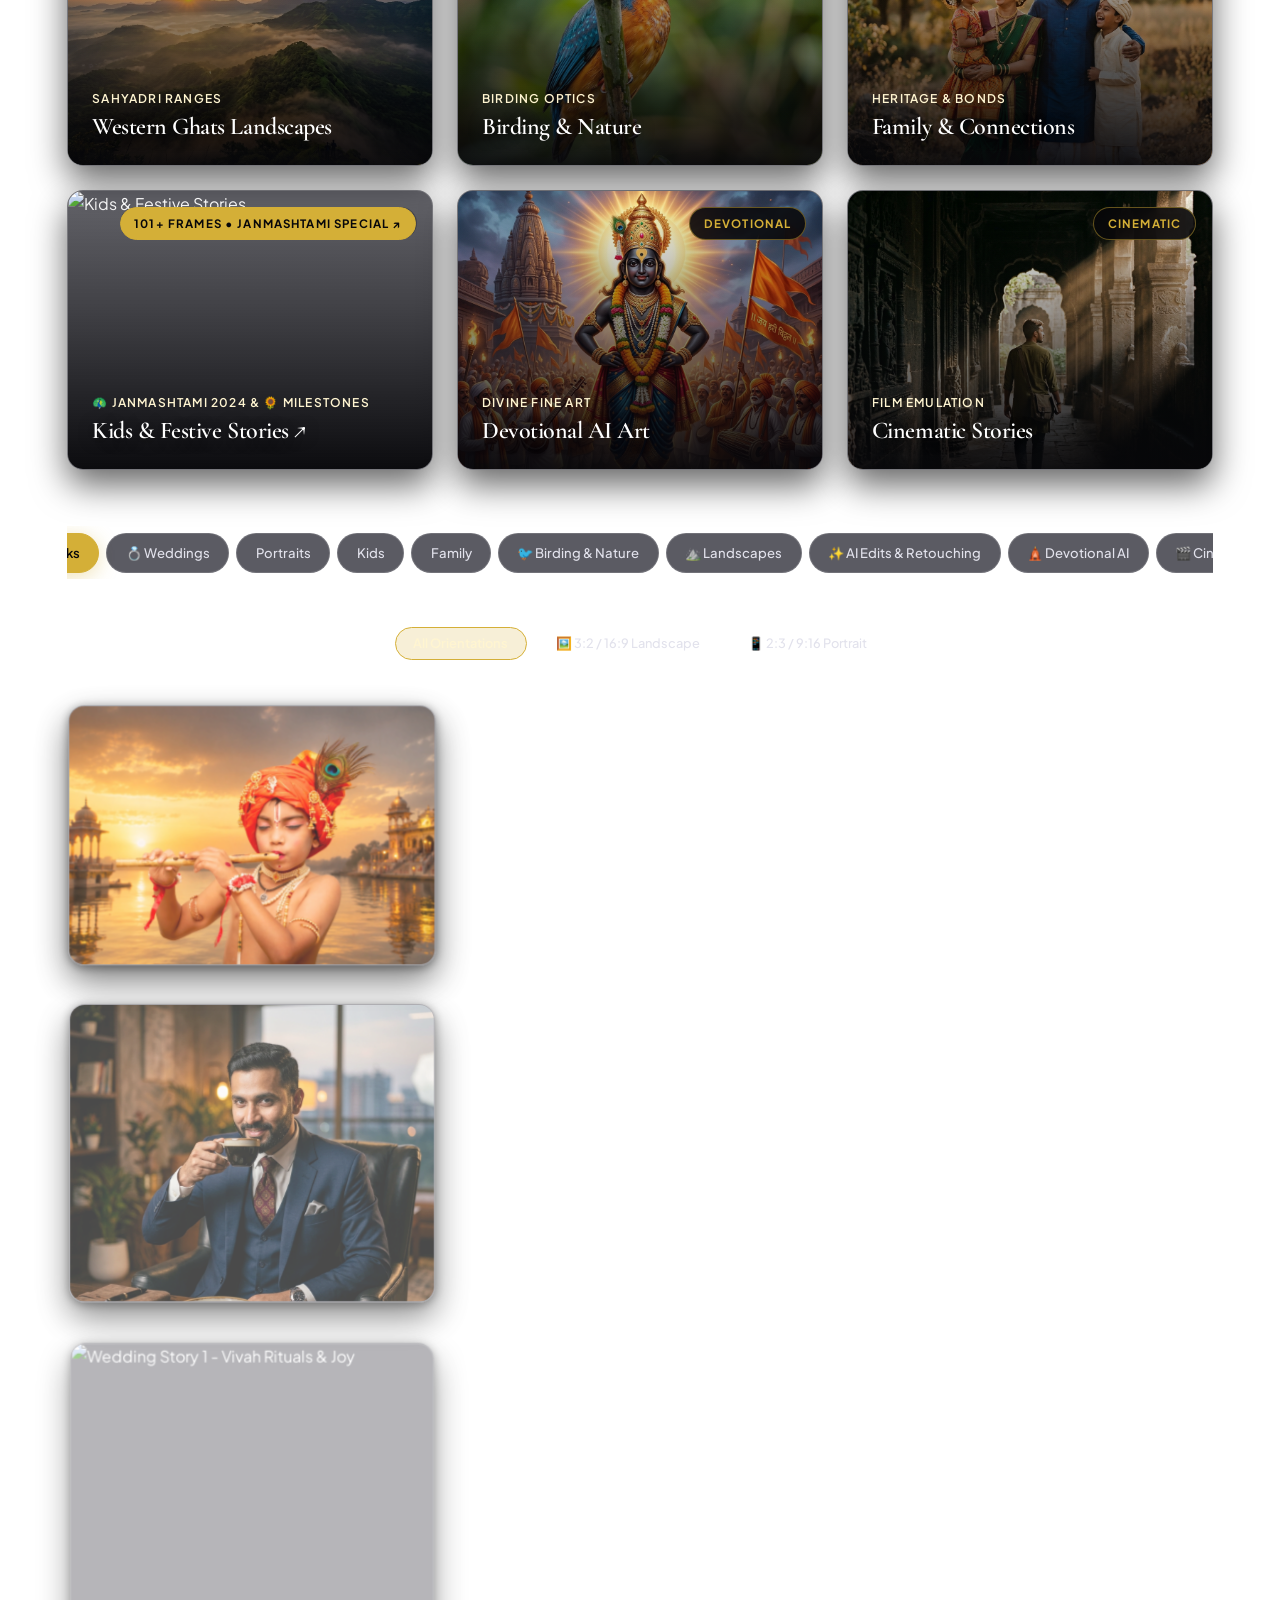
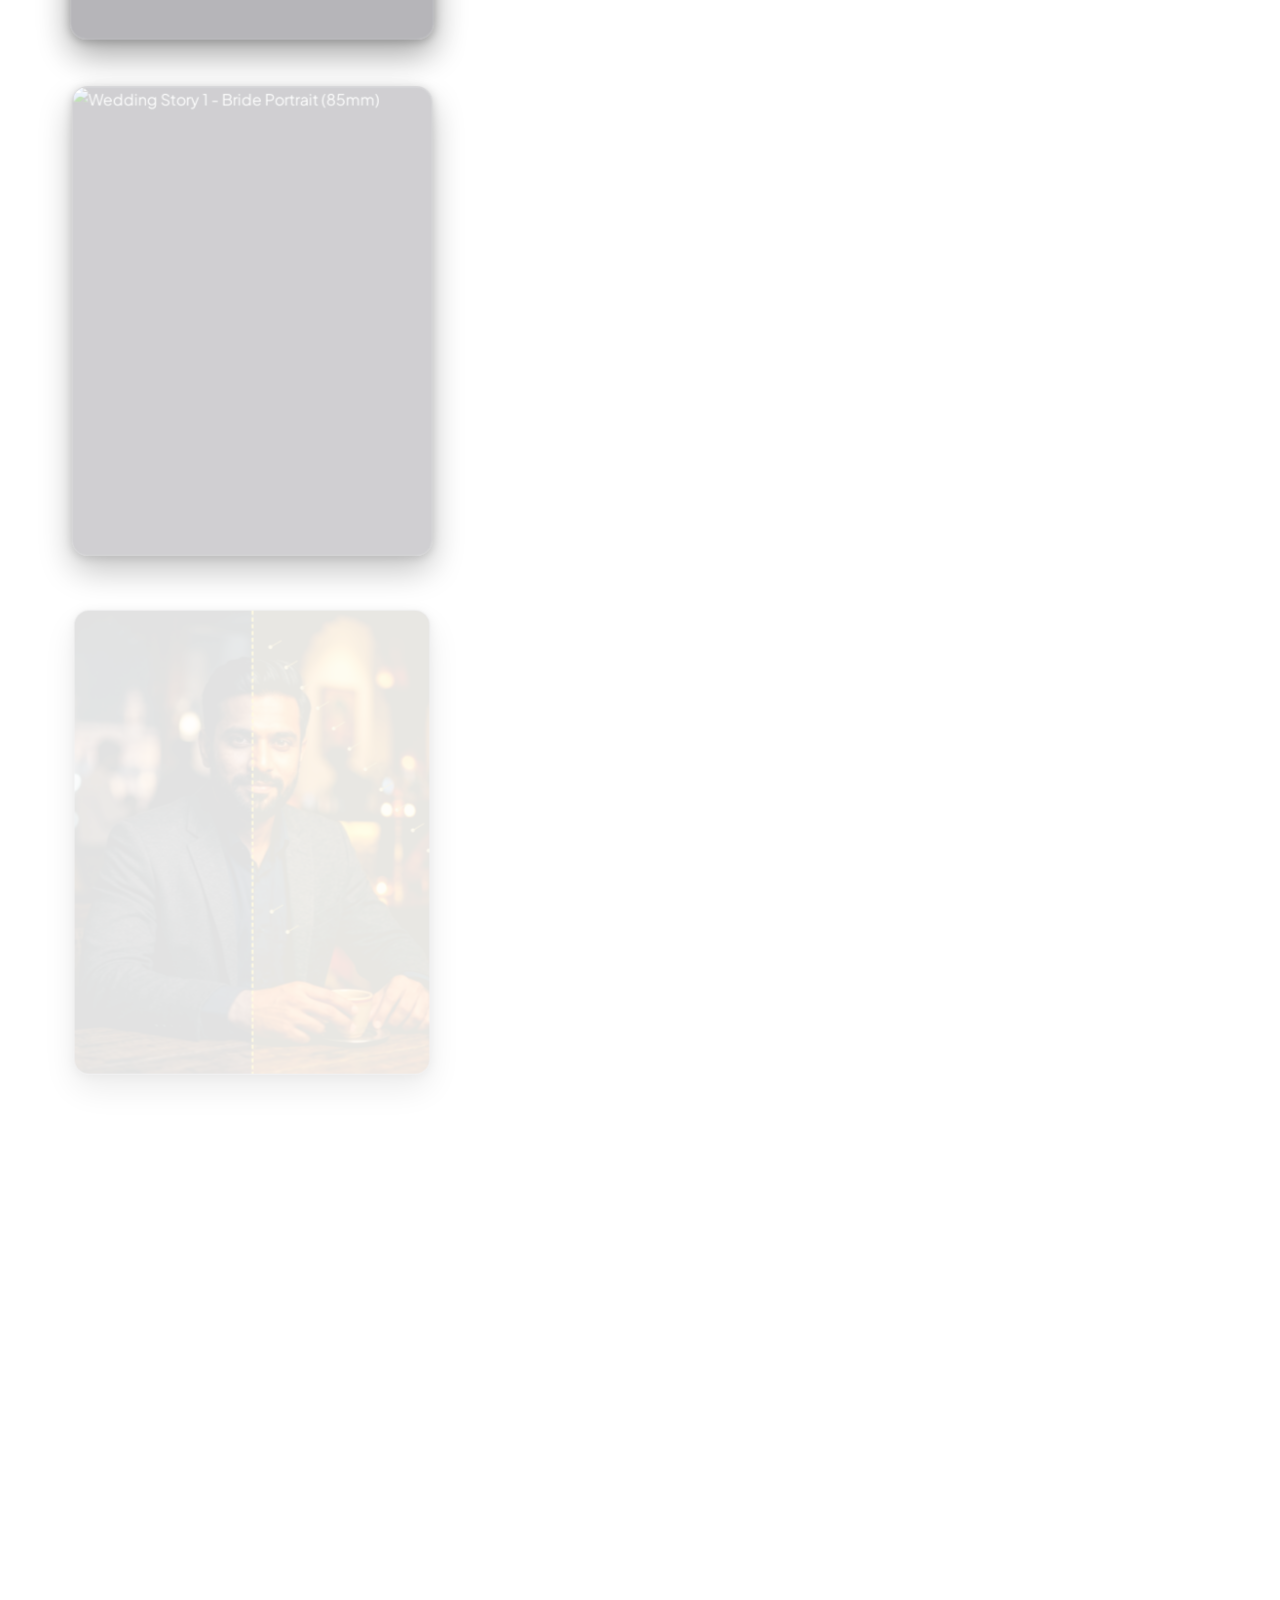
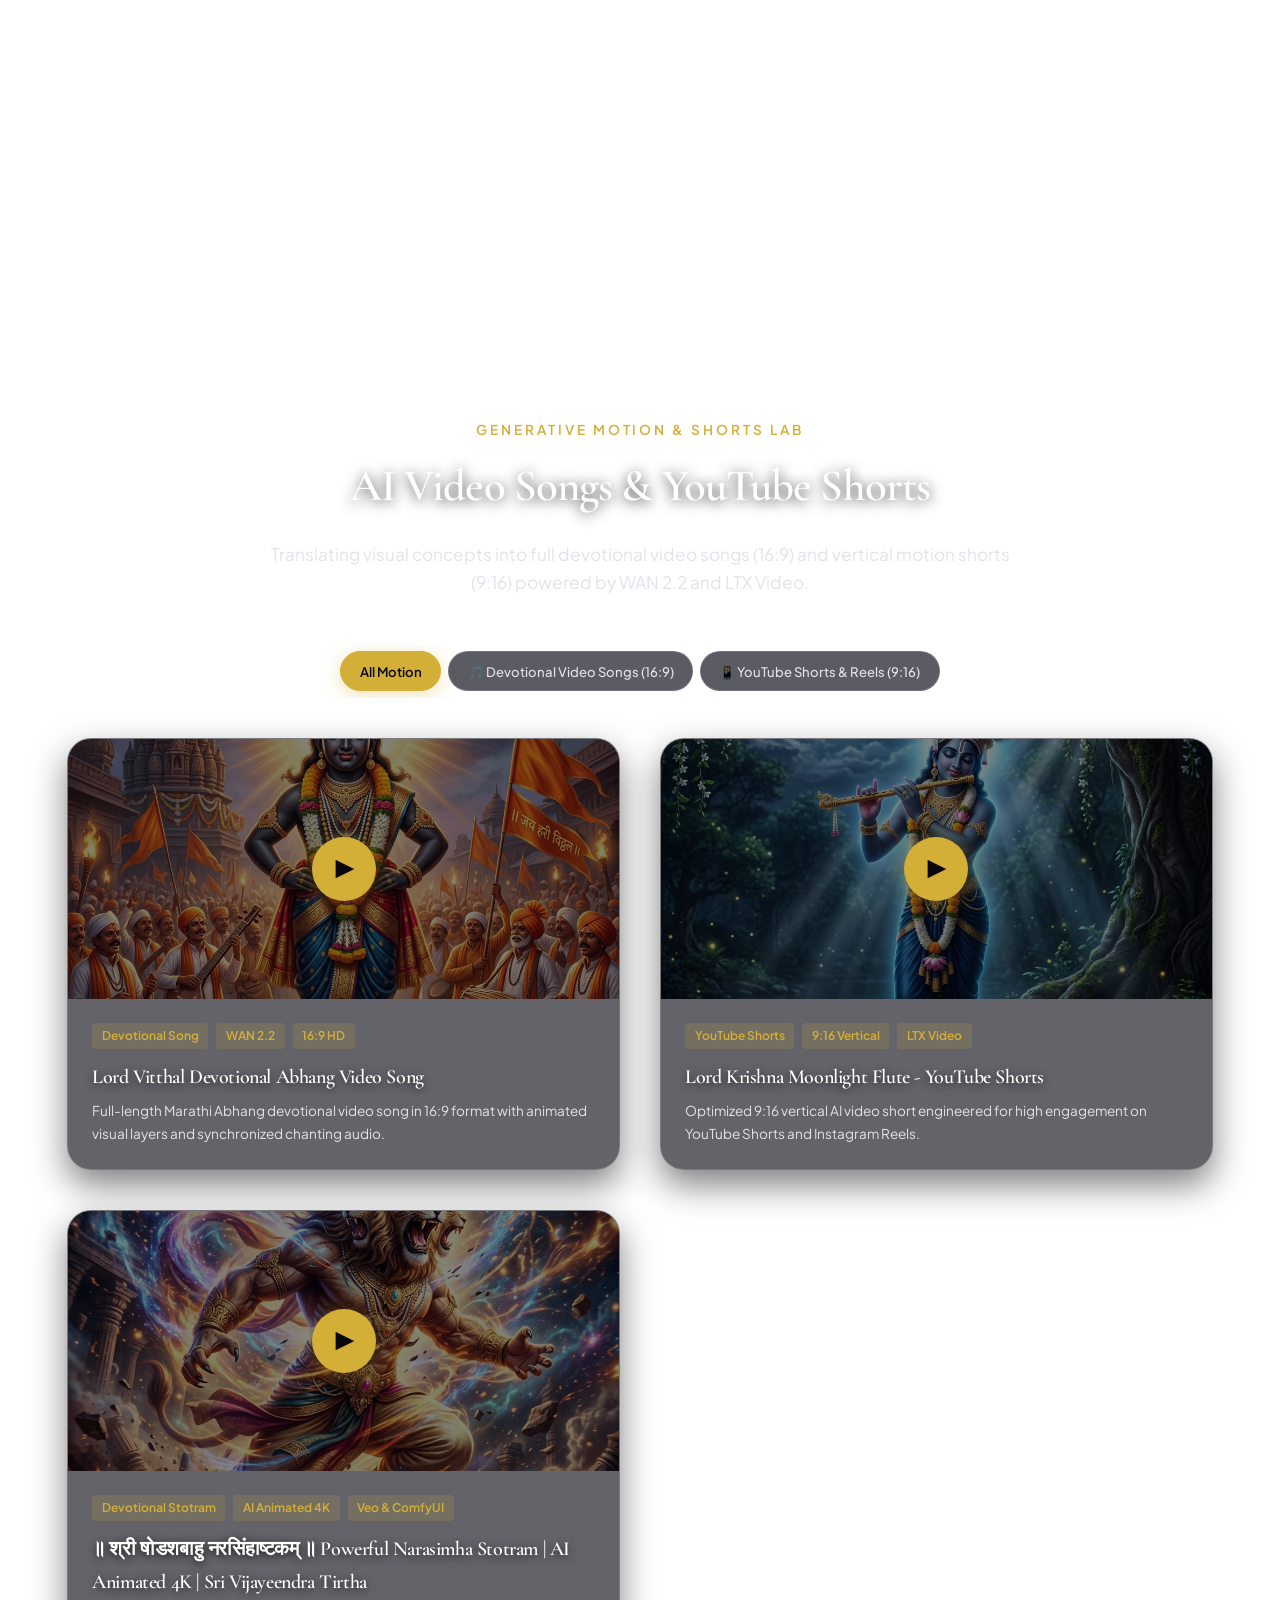
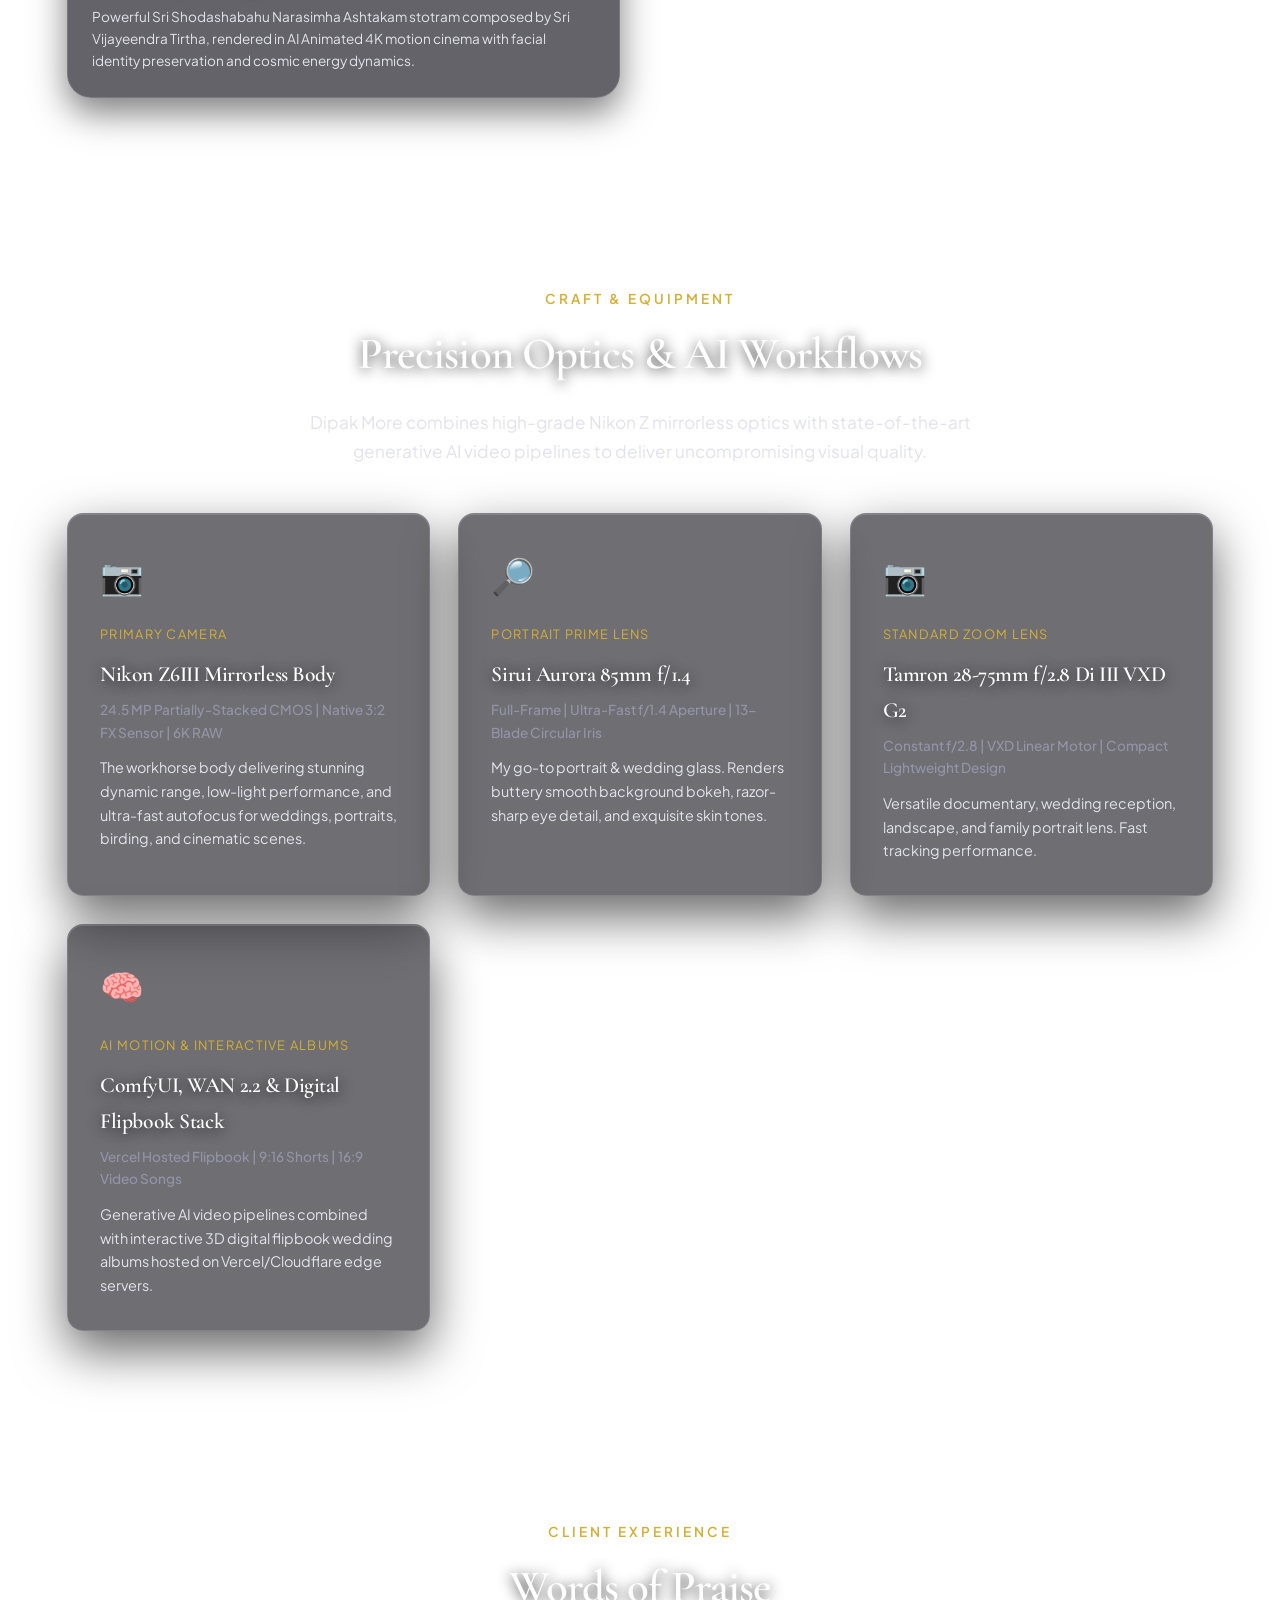
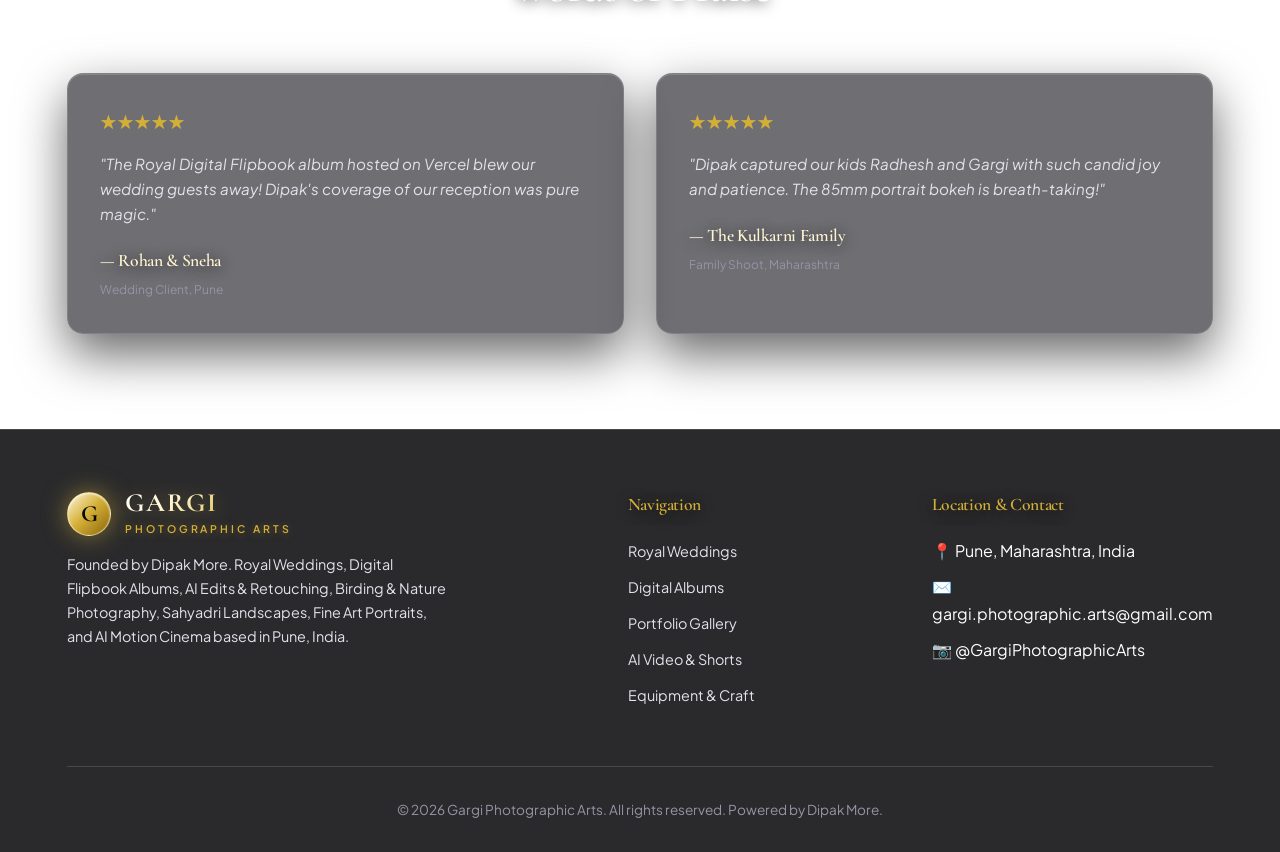
==== commit 0a411da5: "feat(branding): add official royal gold G favicon package (SVG, multi-size ICO, Apple touch, Android" ====
--- a/index.html
+++ b/index.html
@@ -10,6 +10,14 @@
   <link rel="preconnect" href="https://fonts.googleapis.com">
   <link rel="preconnect" href="https://fonts.gstatic.com" crossorigin>
   <link href="https://fonts.googleapis.com/css2?family=Cormorant+Garamond:ital,wght@0,400;0,600;0,700;1,400&family=Plus+Jakarta+Sans:wght@300;400;500;600;700&display=swap" rel="stylesheet">
+
+  <!-- Royal Gold G Site Favicon -->
+  <link rel="icon" type="image/svg+xml" href="favicon.svg">
+  <link rel="icon" type="image/png" sizes="32x32" href="assets/favicon/favicon-32x32.png">
+  <link rel="icon" type="image/png" sizes="16x16" href="assets/favicon/favicon-16x16.png">
+  <link rel="apple-touch-icon" sizes="180x180" href="assets/favicon/apple-touch-icon.png">
+  <link rel="shortcut icon" href="favicon.ico">
+  <meta name="theme-color" content="#0A0914">
 
   <!-- Stylesheets -->
   <link rel="stylesheet" href="css/style.css?v=12.0">
